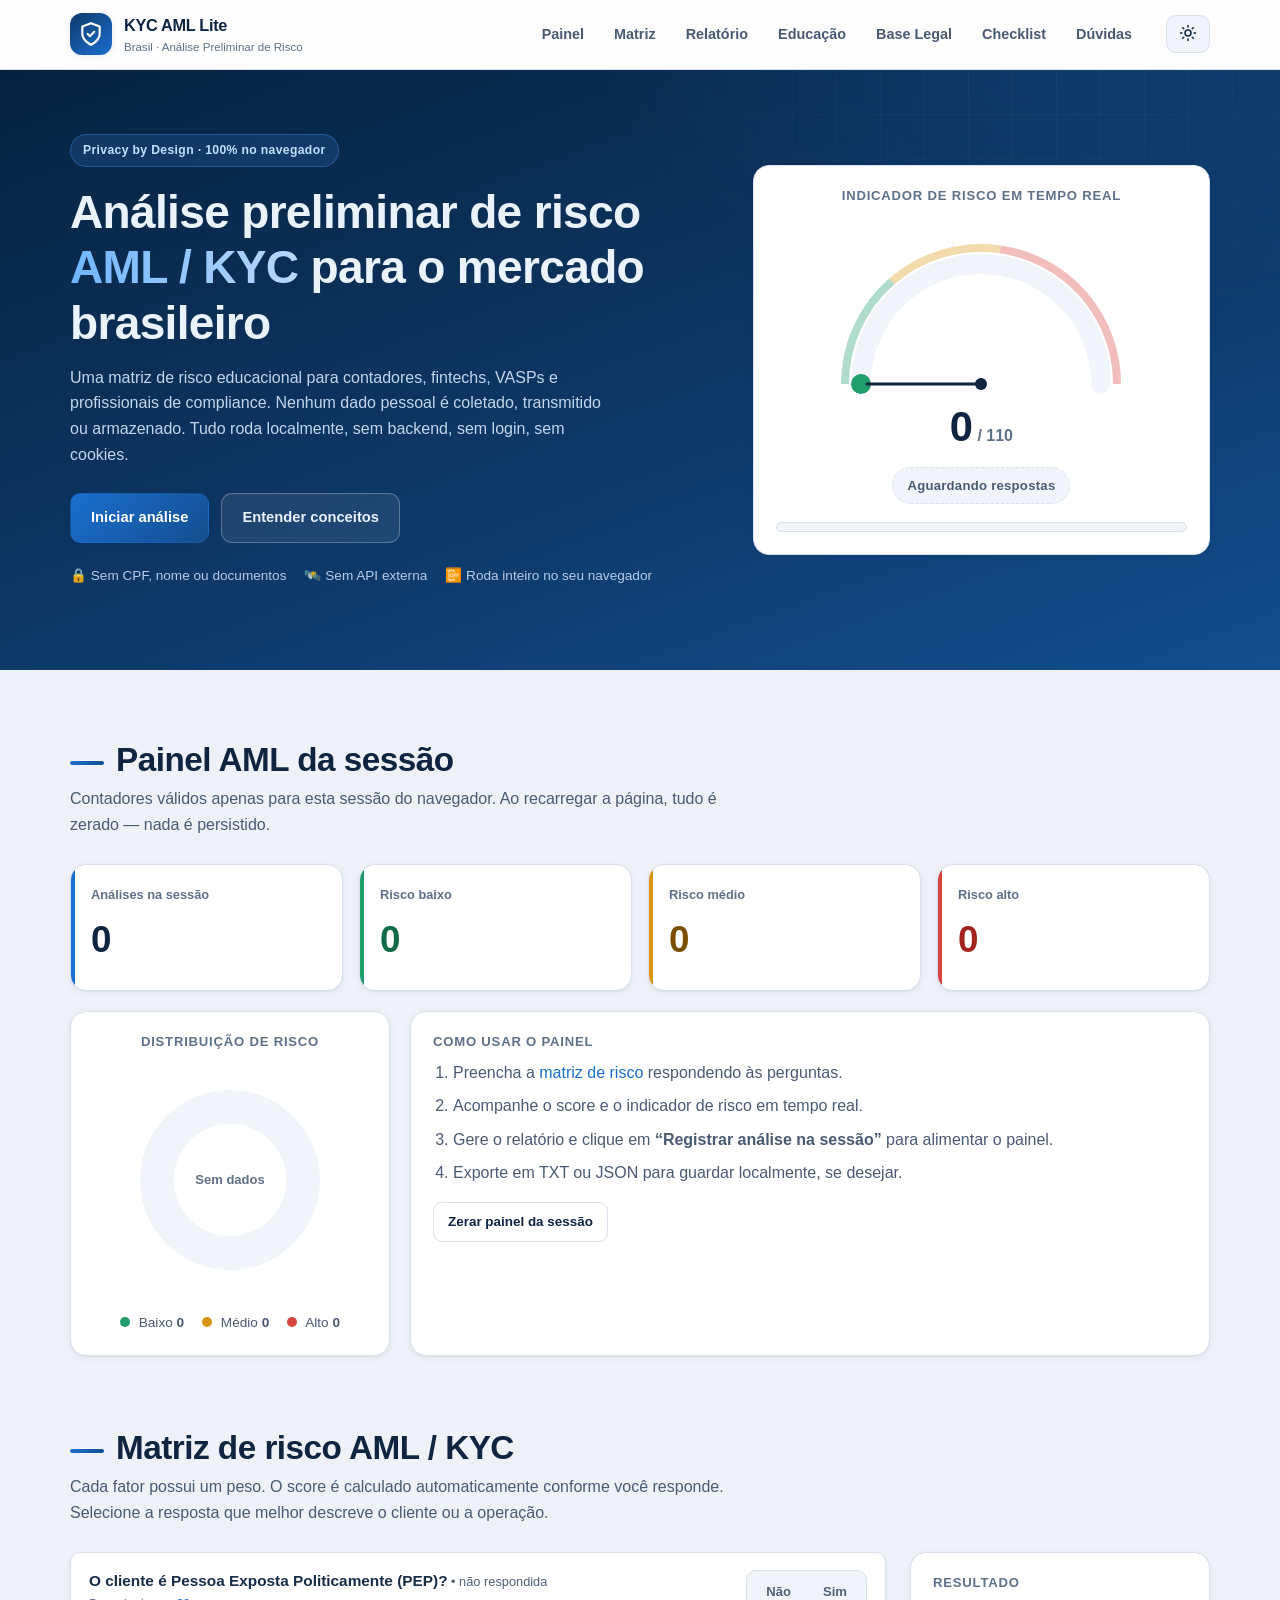
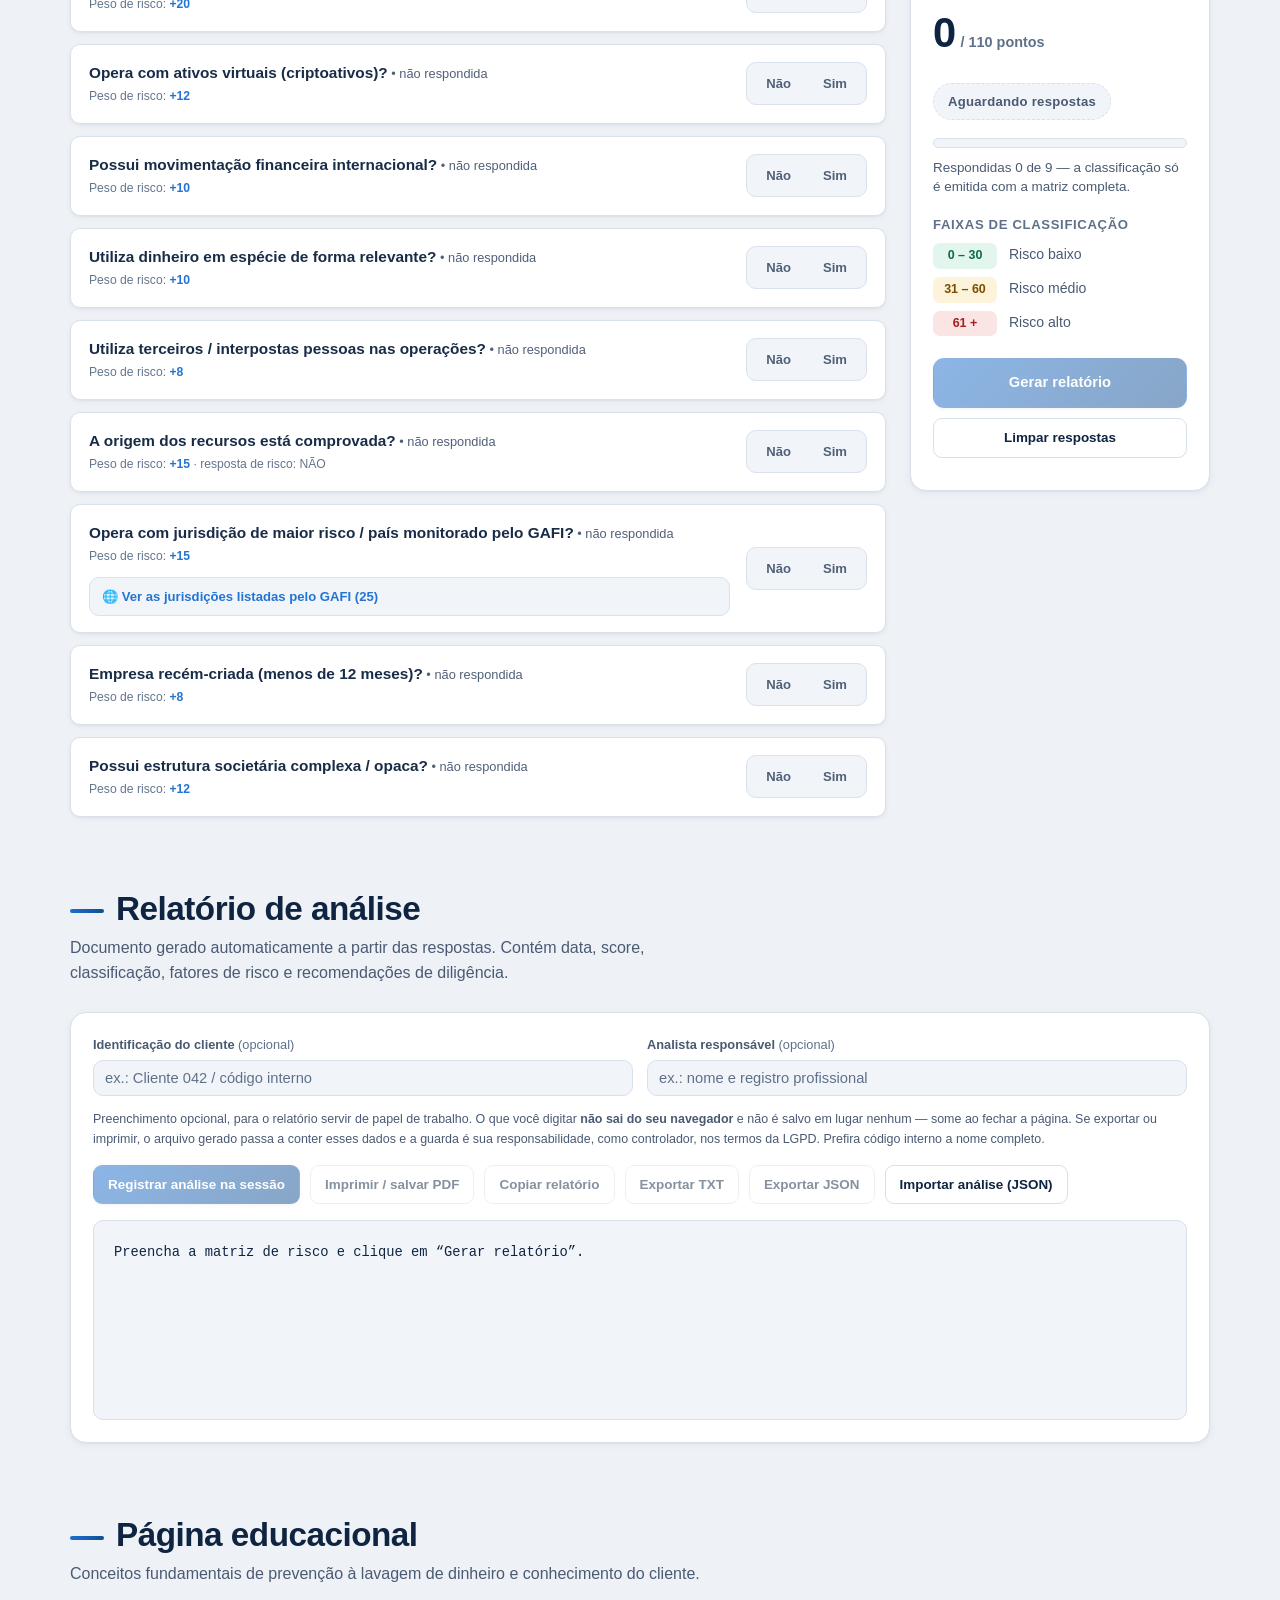
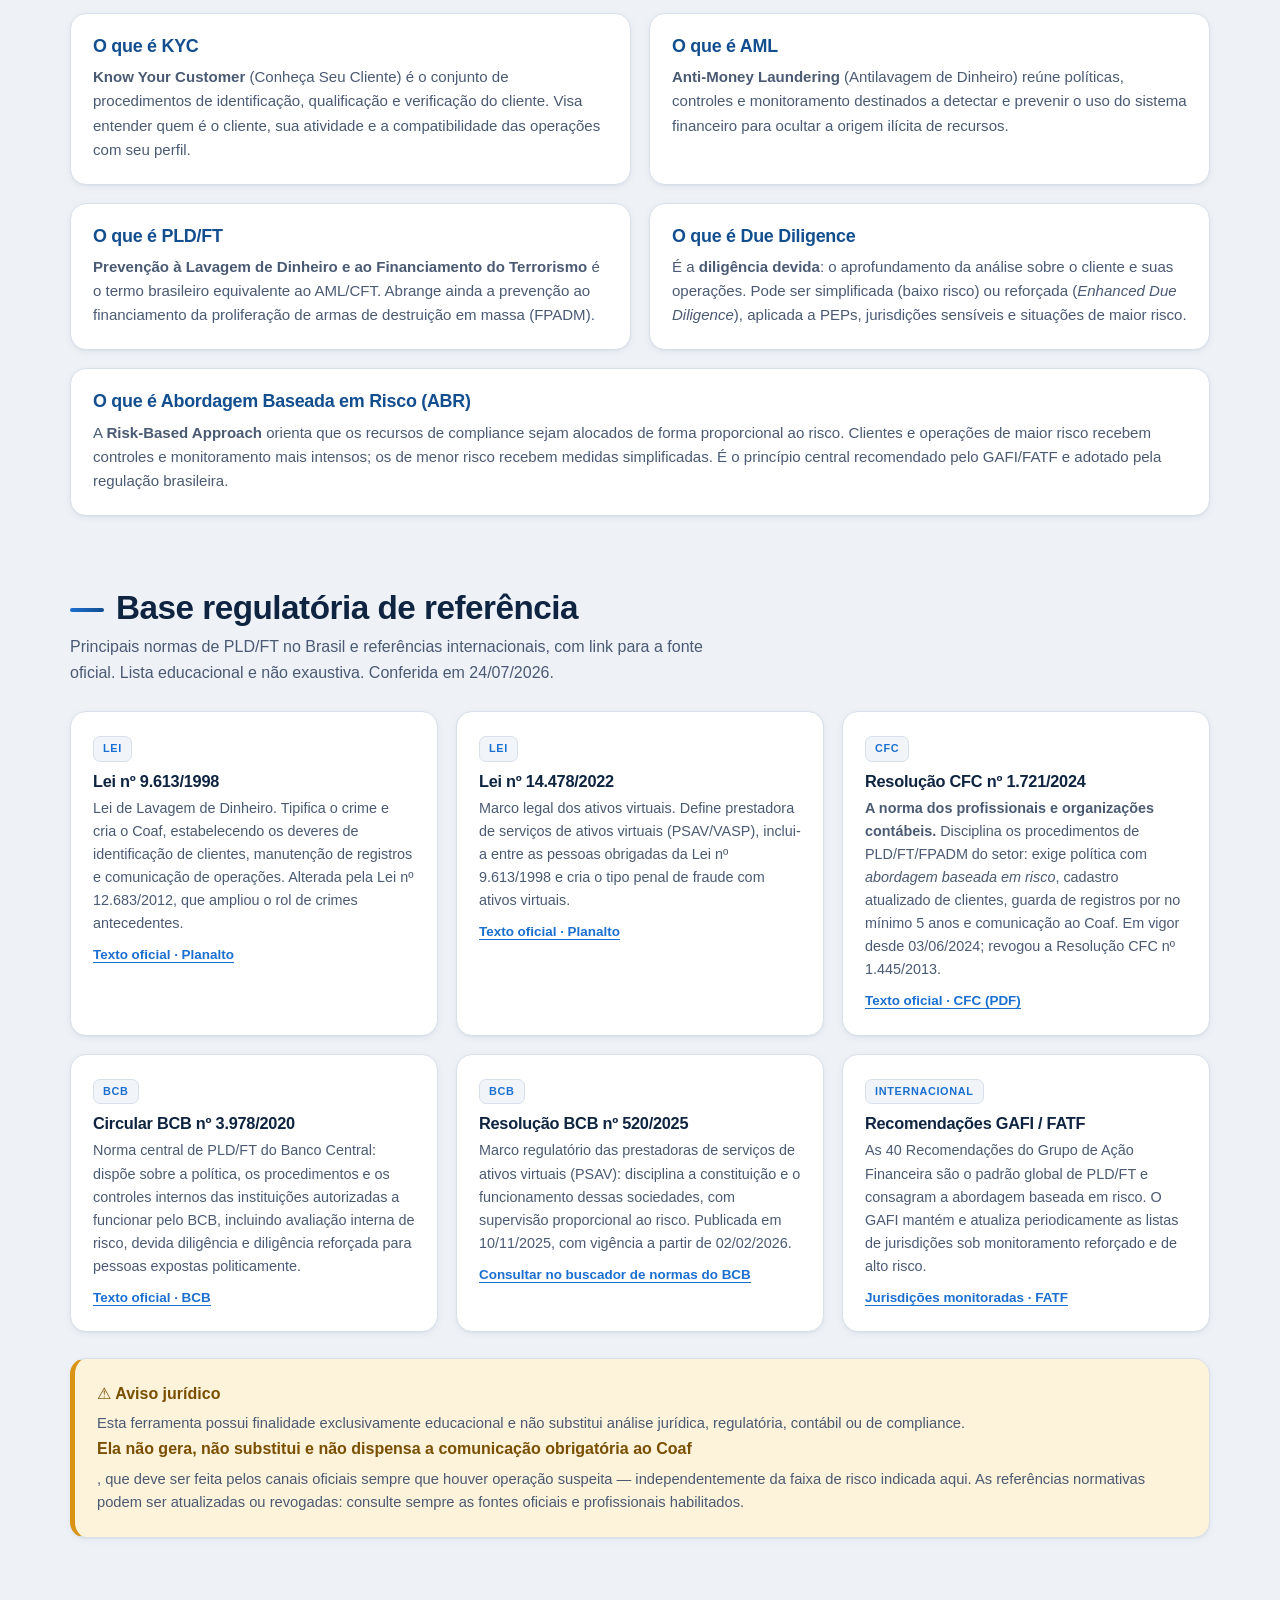
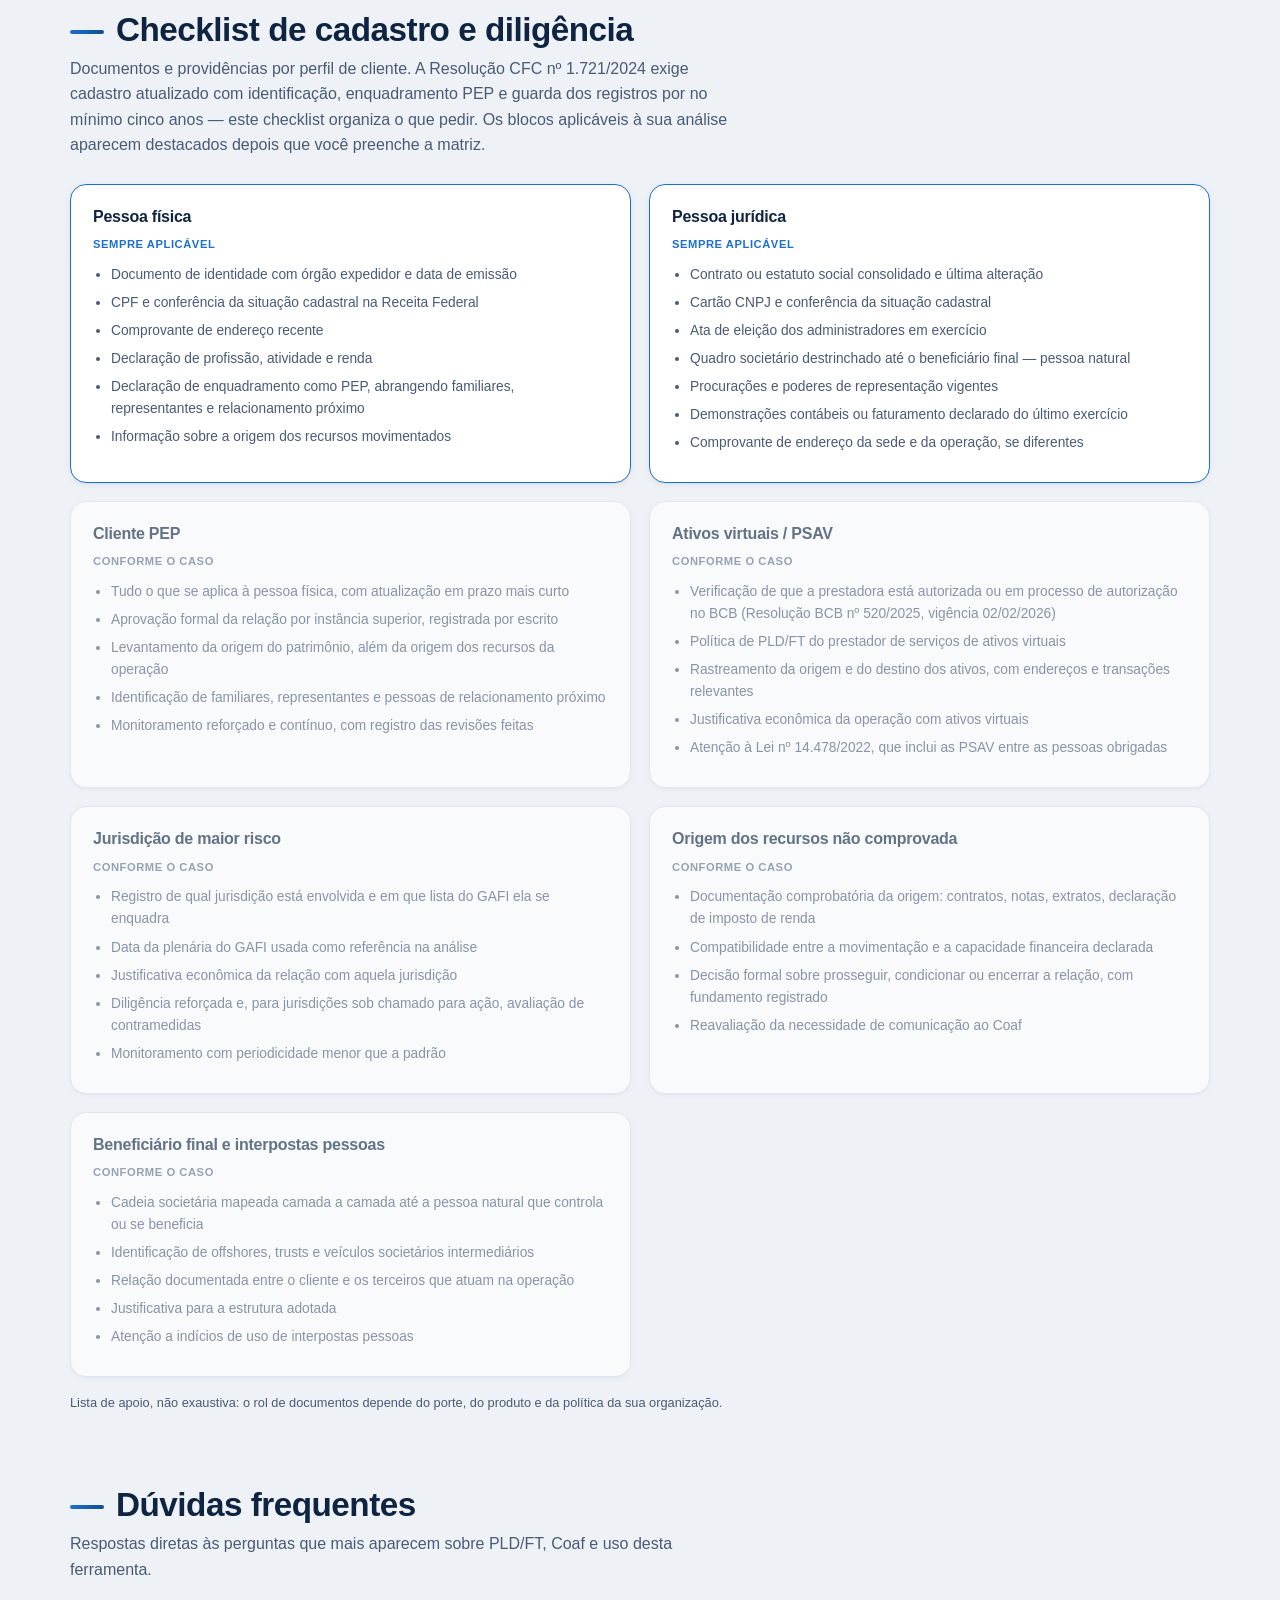
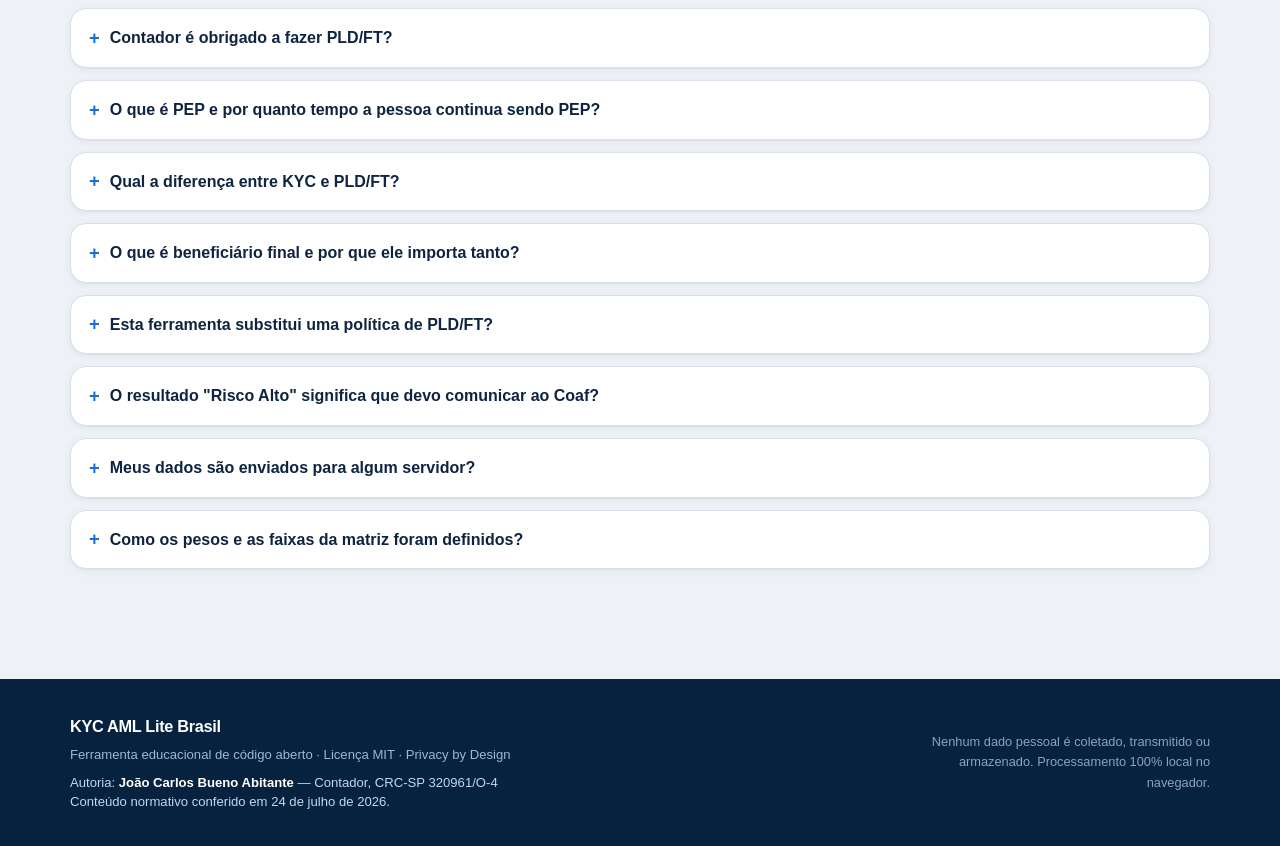
==== index.html @ aa1557fd "fix: bugs de estado, canvas HiDPI, cache headers e barreira de privacidade Codigo: - registerAnalysi" ====
<!DOCTYPE html>
<html lang="pt-BR">
<head>
  <meta charset="UTF-8" />
  <meta name="viewport" content="width=device-width, initial-scale=1.0" />
  <meta name="description" content="Avalie o risco PLD/FT de um cliente em 9 fatores ponderados e gere um relatório com recomendações de diligência. Grátis, sem cadastro e sem enviar dado nenhum: roda inteiro no seu navegador." />
  <meta name="author" content="João Carlos Bueno Abitante" />
  <meta name="referrer" content="no-referrer" />
  <meta name="robots" content="index, follow" />
  <meta name="theme-color" content="#07223f" />
  <title>Matriz de Risco PLD/FT — análise KYC gratuita e sem cadastro</title>
  <link rel="canonical" href="https://kyc.contbit.tax/" />

  <link rel="icon" href="/favicon.ico" sizes="any" />
  <link rel="icon" type="image/png" href="/favicon.png" sizes="32x32" />
  <link rel="icon" type="image/png" href="/favicon-64.png" sizes="64x64" />
  <link rel="apple-touch-icon" href="/apple-touch-icon.png" />

  <!-- Open Graph / Twitter (imagem servida pelo próprio domínio) -->
  <meta property="og:type" content="website" />
  <meta property="og:site_name" content="KYC AML Lite Brasil" />
  <meta property="og:locale" content="pt_BR" />
  <meta property="og:title" content="Matriz de Risco PLD/FT — análise KYC gratuita e sem cadastro" />
  <meta property="og:description" content="Avalie o risco PLD/FT de um cliente em 9 fatores e gere um relatório de diligência. Grátis, sem cadastro e sem enviar dado nenhum." />
  <meta property="og:url" content="https://kyc.contbit.tax/" />
  <meta property="og:image" content="https://kyc.contbit.tax/og.png" />
  <meta property="og:image:width" content="1200" />
  <meta property="og:image:height" content="630" />
  <meta name="twitter:card" content="summary_large_image" />
  <meta name="twitter:title" content="Matriz de Risco PLD/FT — análise KYC gratuita e sem cadastro" />
  <meta name="twitter:description" content="Avalie o risco PLD/FT de um cliente em 9 fatores. Grátis, sem cadastro, roda inteiro no seu navegador." />
  <meta name="twitter:image" content="https://kyc.contbit.tax/og.png" />

  <script type="application/ld+json">
  {
    "@context": "https://schema.org",
    "@type": "WebApplication",
    "name": "KYC AML Lite Brasil",
    "url": "https://kyc.contbit.tax/",
    "description": "Ferramenta educacional gratuita de análise preliminar de risco AML/KYC. Privacy by Design: roda 100% no navegador, sem coleta de dados.",
    "applicationCategory": "BusinessApplication",
    "operatingSystem": "Web",
    "inLanguage": "pt-BR",
    "isAccessibleForFree": true,
    "offers": { "@type": "Offer", "price": "0", "priceCurrency": "BRL" },
    "datePublished": "2026-07-23",
    "dateModified": "2026-07-24",
    "author": {
      "@type": "Person",
      "@id": "https://joao.abitante.net/#pessoa",
      "name": "João Carlos Bueno Abitante",
      "jobTitle": "Contador",
      "url": "https://joao.abitante.net/",
      "hasCredential": {
        "@type": "EducationalOccupationalCredential",
        "credentialCategory": "Registro profissional",
        "name": "CRC-SP 320961/O-4",
        "recognizedBy": {
          "@type": "Organization",
          "name": "Conselho Regional de Contabilidade do Estado de São Paulo"
        }
      },
      "sameAs": ["https://joao.abitante.net/", "https://github.com/joaoabitante"]
    }
  }
  </script>
  <script type="application/ld+json">
  {
    "@context": "https://schema.org",
    "@type": "FAQPage",
    "inLanguage": "pt-BR",
    "mainEntity": [
      {
        "@type": "Question",
        "name": "Contador é obrigado a fazer PLD/FT?",
        "acceptedAnswer": { "@type": "Answer", "text": "Sim. Profissionais e organizações contábeis estão entre as pessoas obrigadas da Lei nº 9.613/1998, e a Resolução CFC nº 1.721/2024 detalha o que isso significa na prática: manter política de prevenção com abordagem baseada em risco, cadastrar e atualizar os dados dos clientes, guardar os registros por no mínimo cinco anos e comunicar ao Coaf as operações previstas na norma. A obrigação existe mesmo em escritório pequeno ou profissional autônomo." }
      },
      {
        "@type": "Question",
        "name": "O que é PEP e por quanto tempo a pessoa continua sendo PEP?",
        "acceptedAnswer": { "@type": "Answer", "text": "PEP é a pessoa exposta politicamente: quem ocupa ou ocupou cargo, emprego ou função pública relevante, no Brasil ou no exterior. A condição não termina junto com o mandato — ela permanece por um período após o afastamento (na regra geral, cinco anos) e alcança também familiares próximos, representantes e pessoas de relacionamento estreito. Ser PEP não é indício de irregularidade: significa que a relação exige diligência reforçada." }
      },
      {
        "@type": "Question",
        "name": "Qual a diferença entre KYC e PLD/FT?",
        "acceptedAnswer": { "@type": "Answer", "text": "KYC (know your customer) é o conjunto de procedimentos para conhecer e identificar o cliente — cadastro, documentos, entendimento da atividade e da origem dos recursos. PLD/FT é o programa mais amplo de prevenção à lavagem de dinheiro e ao financiamento do terrorismo, que inclui o KYC, mas também monitoramento das operações, avaliação de risco, treinamento, governança e a comunicação de operações suspeitas." }
      },
      {
        "@type": "Question",
        "name": "O que é beneficiário final e por que ele importa tanto?",
        "acceptedAnswer": { "@type": "Answer", "text": "Beneficiário final é a pessoa natural que, no fim da cadeia, controla ou se beneficia economicamente da operação — mesmo que o contrato esteja no nome de uma empresa ou de um terceiro. Ele importa porque ocultar quem realmente está por trás do dinheiro é o núcleo da lavagem: estruturas societárias em camadas e uso de interpostas pessoas existem justamente para dificultar essa identificação." }
      },
      {
        "@type": "Question",
        "name": "Esta ferramenta substitui uma política de PLD/FT?",
        "acceptedAnswer": { "@type": "Answer", "text": "Não. Ela é um apoio educacional para organizar uma análise preliminar de risco e nada mais. Uma política de PLD/FT é documento formal da organização, com governança, responsável designado, procedimentos de monitoramento, treinamento e critérios de comunicação. O resultado gerado aqui não é parecer, laudo nem relatório de compliance, e não dispensa profissional habilitado." }
      },
      {
        "@type": "Question",
        "name": "O resultado Risco Alto significa que devo comunicar ao Coaf?",
        "acceptedAnswer": { "@type": "Answer", "text": "Não diretamente — são coisas distintas. A classificação de risco orienta a intensidade da diligência que você aplica ao cliente. A comunicação ao Coaf decorre de hipóteses previstas em norma (operações suspeitas ou de comunicação obrigatória) e independe da faixa apontada aqui: pode haver dever de comunicar num cliente classificado como baixo risco, e pode não haver em um de risco alto." }
      },
      {
        "@type": "Question",
        "name": "Meus dados são enviados para algum servidor?",
        "acceptedAnswer": { "@type": "Answer", "text": "Não. A matriz é calculada inteiramente dentro do seu navegador, em JavaScript, e a página não faz nenhuma requisição de rede depois de carregada — não há API, banco de dados, cookie ou serviço de análise. Se você preencher os campos opcionais de identificação, eles também não saem da máquina e desaparecem ao fechar a aba." }
      },
      {
        "@type": "Question",
        "name": "Como os pesos e as faixas da matriz foram definidos?",
        "acceptedAnswer": { "@type": "Answer", "text": "Os pesos refletem a gravidade relativa que os fatores costumam ter na literatura de PLD/FT e nas tipologias mais conhecidas, e as faixas (0 a 30 baixo, 31 a 60 médio, 61 ou mais alto) são um recorte didático. Além da soma, existem regras de sobreposição: um cliente PEP, por exemplo, nunca é classificado como risco baixo, porque a diligência reforçada é exigida por norma." }
      }
    ]
  }
  </script>
  <script>
  /* Aplica o tema ANTES de qualquer pintura: rodando só no DOMContentLoaded,
     quem usa modo escuro via um flash branco a cada carregamento. */
  (function () {
    try {
      var t = localStorage.getItem("kyc_theme");
      if (!t) {
        t = (window.matchMedia && window.matchMedia("(prefers-color-scheme: dark)").matches) ? "dark" : "light";
      }
      document.documentElement.setAttribute("data-theme", t);
    } catch (e) {
      document.documentElement.setAttribute("data-theme", "light");
    }
  })();
  </script>
  <style>
/* =====================================================================
   KYC AML Lite Brasil — style.css
   Tema institucional fintech: azul escuro, branco, cinza claro
   Suporte a modo claro/escuro via [data-theme]
   ===================================================================== */

:root {
  /* Paleta base (modo claro) */
  --navy-900: #07223f;
  --navy-800: #0a2c52;
  --navy-700: #0e3a6b;
  --navy-600: #134e8f;
  --blue-500: #1b6fd0;
  --blue-400: #3d8be8;

  --bg:        #eef2f7;
  --bg-soft:   #f7f9fc;
  --surface:   #ffffff;
  --surface-2: #f1f5fa;
  --border:    #d8e0eb;
  --text:      #0f2440;
  --text-soft: #4a5a73;
  --text-mute: #5f7089;

  /* --low/--med/--high: PREENCHIMENTO (gráficos, barras, botões ativos).
     --*-ink: TINTA sobre --*-bg, calibrada para contraste AA (>= 4.5:1). */
  --low:  #1f9d6b;
  --low-bg: #e3f6ee;
  --low-ink: #0f6b47;
  --low-solid: #0f6b47;
  --med:  #d99413;
  --med-bg: #fdf2da;
  --med-ink: #7a4f00;
  --high: #d6453f;
  --high-bg: #fbe5e4;
  --high-ink: #a3231d;
  --high-solid: #a3231d;

  --shadow-sm: 0 1px 2px rgba(10,44,82,.06), 0 2px 8px rgba(10,44,82,.05);
  --shadow-md: 0 10px 30px rgba(10,44,82,.10);
  --radius:    16px;
  --radius-sm: 10px;

  --font-sans: "Segoe UI", "Helvetica Neue", Helvetica, Arial, system-ui, sans-serif;
  --font-mono: ui-monospace, "SF Mono", "Cascadia Code", Consolas, "Liberation Mono", monospace;
}

[data-theme="dark"] {
  --bg:        #060f1c;
  --bg-soft:   #0a1626;
  --surface:   #0e1d33;
  --surface-2: #122742;
  --border:    #1d3354;
  --text:      #e8eef7;
  --text-soft: #aebdd2;
  --text-mute: #8fa2bd;

  --low-bg: #0d2a20;
  --low-ink: #4ddba0;
  --low-solid: #157a52;
  --med-bg: #2e2410;
  --med-ink: #f0b429;
  --high-bg: #321515;
  --high-ink: #ff8a84;
  --high-solid: #b3352f;

  --shadow-sm: 0 1px 2px rgba(0,0,0,.4);
  --shadow-md: 0 14px 40px rgba(0,0,0,.5);
}

* { box-sizing: border-box; margin: 0; padding: 0; }

html { scroll-behavior: smooth; scroll-padding-top: 86px; }

body {
  font-family: var(--font-sans);
  background: var(--bg);
  color: var(--text);
  line-height: 1.6;
  -webkit-font-smoothing: antialiased;
  transition: background .3s ease, color .3s ease;
}

.container { width: min(1140px, 92%); margin-inline: auto; }

a { color: var(--blue-500); text-decoration: none; }
a:hover { text-decoration: underline; }

h1, h2, h3, h4 { line-height: 1.2; letter-spacing: -.015em; }

/* ===================== HEADER ===================== */
.site-header {
  position: sticky; top: 0; z-index: 50;
  background: color-mix(in srgb, var(--surface) 86%, transparent);
  border-bottom: 1px solid var(--border);
}
/* blur no header fixo é o item mais caro por frame em celular fraco:
   só é aplicado onde há folga de tela e o usuário não pediu menos movimento */
@media (min-width: 981px) and (prefers-reduced-motion: no-preference) {
  .site-header { backdrop-filter: saturate(140%) blur(10px); }
}
.header-inner { display: flex; align-items: center; gap: 22px; padding: 12px 0; }
.brand { display: flex; align-items: center; gap: 12px; }
.brand-mark {
  width: 42px; height: 42px; border-radius: 12px;
  display: grid; place-items: center; color: #fff;
  background: linear-gradient(140deg, var(--navy-700), var(--blue-500));
  box-shadow: var(--shadow-sm);
}
.brand-text { display: flex; flex-direction: column; }
.brand-title { font-weight: 800; font-size: 1.02rem; color: var(--text); letter-spacing: -.02em; }
.brand-sub { font-size: .72rem; color: var(--text-mute); }

.main-nav { margin-left: auto; display: flex; gap: 6px; flex-wrap: wrap; }
.main-nav a {
  color: var(--text-soft); font-size: .9rem; font-weight: 600;
  padding: 8px 12px; border-radius: 9px; text-decoration: none;
  transition: background .2s, color .2s;
}
.main-nav a:hover { background: var(--surface-2); color: var(--text); }

.theme-toggle {
  width: 44px; height: 38px; border-radius: 10px; cursor: pointer;
  border: 1px solid var(--border); background: var(--surface-2); color: var(--text);
  display: grid; place-items: center; transition: background .2s, transform .1s;
}
.theme-toggle:hover { background: var(--surface); }
.theme-toggle:active { transform: scale(.94); }
.theme-icon-dark { display: none; }
[data-theme="dark"] .theme-icon-light { display: none; }
[data-theme="dark"] .theme-icon-dark { display: block; }

/* ===================== HERO ===================== */
.hero {
  background:
    radial-gradient(900px 500px at 88% -10%, rgba(27,111,208,.18), transparent 60%),
    linear-gradient(160deg, var(--navy-900), var(--navy-700) 60%, var(--navy-600));
  color: #eaf2fb; padding: 64px 0 84px;
  position: relative; overflow: hidden;
}
.hero::after {
  content: ""; position: absolute; inset: 0;
  background-image: linear-gradient(rgba(255,255,255,.04) 1px, transparent 1px),
                    linear-gradient(90deg, rgba(255,255,255,.04) 1px, transparent 1px);
  background-size: 44px 44px; mask-image: radial-gradient(700px 400px at 80% 0%, #000, transparent 70%);
  pointer-events: none;
}
.hero-inner { position: relative; display: grid; grid-template-columns: 1.25fr .9fr; gap: 48px; align-items: center; }
.pill {
  display: inline-block; font-size: .76rem; font-weight: 700; letter-spacing: .03em;
  padding: 6px 12px; border-radius: 999px; color: #bfe0ff;
  background: rgba(61,139,232,.18); border: 1px solid rgba(61,139,232,.4);
}
.hero h1 { font-size: clamp(1.9rem, 3.6vw, 3rem); margin: 18px 0 14px; font-weight: 800; }
.grad { background: linear-gradient(90deg, #6fb6ff, #b9d8ff); -webkit-background-clip: text; background-clip: text; color: transparent; }
.hero p { color: #c3d6ee; max-width: 60ch; }
.hero-actions { display: flex; gap: 12px; margin: 26px 0 22px; flex-wrap: wrap; }
.hero-badges { list-style: none; display: flex; gap: 18px; flex-wrap: wrap; font-size: .85rem; color: #b6cce8; }

/* Botões */
.btn {
  display: inline-flex; align-items: center; justify-content: center; gap: 8px;
  font: inherit; font-weight: 700; font-size: .92rem; cursor: pointer;
  padding: 12px 20px; border-radius: 11px; border: 1px solid transparent;
  transition: transform .08s, background .2s, box-shadow .2s, border-color .2s;
  text-decoration: none;
}
.btn:active { transform: translateY(1px); }
.btn-primary { background: linear-gradient(135deg, var(--blue-500), var(--navy-600)); color: #fff; box-shadow: var(--shadow-sm); }
.btn-primary:hover { box-shadow: 0 8px 24px rgba(27,111,208,.4); text-decoration: none; }
.btn-ghost { background: var(--surface); color: var(--text); border-color: var(--border); }
.btn-ghost:hover { background: var(--surface-2); text-decoration: none; }
.hero .btn-ghost { background: rgba(255,255,255,.08); color: #eaf2fb; border-color: rgba(255,255,255,.25); }
.hero .btn-ghost:hover { background: rgba(255,255,255,.16); }
.btn-sm { padding: 8px 14px; font-size: .84rem; border-radius: 9px; }
.btn-block { width: 100%; }

/* Card medidor no hero */
.hero-gauge { text-align: center; }
.card-mini-title { font-size: .82rem; text-transform: uppercase; letter-spacing: .06em; color: var(--text-mute); margin-bottom: 10px; font-weight: 700; }
.gauge-readout { margin-top: -10px; }
.gauge-score { font-size: 2.6rem; font-weight: 800; color: var(--text); }
.gauge-max { color: var(--text-mute); font-weight: 600; }

/* ===================== CARDS / SECTIONS ===================== */
.card {
  background: var(--surface); border: 1px solid var(--border);
  border-radius: var(--radius); padding: 22px; box-shadow: var(--shadow-sm);
}
.main-stack { display: flex; flex-direction: column; gap: 72px; padding: 70px 0; }
.section-head { margin-bottom: 26px; }
.section-head h2 { font-size: clamp(1.5rem, 2.6vw, 2.1rem); font-weight: 800; }
.section-head h2::before {
  content: ""; display: inline-block; width: 34px; height: 4px; border-radius: 4px;
  background: linear-gradient(90deg, var(--blue-500), var(--navy-600)); margin-right: 12px; vertical-align: middle;
}
.section-desc { color: var(--text-soft); max-width: 75ch; margin-top: 6px; }

/* ===================== DASHBOARD ===================== */
.stat-grid { display: grid; grid-template-columns: repeat(4, 1fr); gap: 16px; }
.stat-card {
  background: var(--surface); border: 1px solid var(--border); border-radius: var(--radius);
  padding: 20px; box-shadow: var(--shadow-sm); position: relative; overflow: hidden;
}
.stat-card::before { content: ""; position: absolute; left: 0; top: 0; bottom: 0; width: 4px; }
.stat-total::before { background: var(--blue-500); }
.stat-low::before   { background: var(--low); }
.stat-med::before   { background: var(--med); }
.stat-high::before  { background: var(--high); }
.stat-label { display: block; font-size: .8rem; color: var(--text-mute); font-weight: 600; margin-bottom: 6px; }
.stat-value { font-size: 2.3rem; font-weight: 800; }
.stat-low .stat-value { color: var(--low-ink); }
.stat-med .stat-value { color: var(--med-ink); }
.stat-high .stat-value { color: var(--high-ink); }

.dash-bottom { display: grid; grid-template-columns: 320px 1fr; gap: 20px; margin-top: 20px; }
.chart-card { text-align: center; }
.chart-legend { list-style: none; display: flex; justify-content: center; gap: 18px; margin-top: 12px; font-size: .85rem; color: var(--text-soft); flex-wrap: wrap; }
.dot { display: inline-block; width: 10px; height: 10px; border-radius: 50%; margin-right: 5px; }
.dot-low { background: var(--low); } .dot-med { background: var(--med); } .dot-high { background: var(--high); }
.howto { padding-left: 20px; color: var(--text-soft); display: flex; flex-direction: column; gap: 8px; margin-bottom: 16px; }

/* ===================== MATRIZ ===================== */
.matrix-layout { display: grid; grid-template-columns: 1fr 300px; gap: 24px; align-items: start; }
.matrix-form { display: flex; flex-direction: column; gap: 12px; }
.q-item {
  background: var(--surface); border: 1px solid var(--border); border-radius: var(--radius-sm);
  padding: 16px 18px; display: flex; align-items: center; gap: 16px; box-shadow: var(--shadow-sm);
  transition: border-color .2s, box-shadow .2s;
}
.q-item.is-risk { border-color: color-mix(in srgb, var(--high) 50%, var(--border)); }
.q-main { flex: 1; }
.q-text { font-weight: 600; font-size: .96rem; }
.q-meta { font-size: .76rem; color: var(--text-mute); margin-top: 2px; }
.q-weight { font-weight: 700; color: var(--blue-500); }

.segmented { display: inline-flex; background: var(--surface-2); border: 1px solid var(--border); border-radius: 10px; padding: 3px; }
.segmented button {
  font: inherit; font-weight: 700; font-size: .82rem; cursor: pointer; border: none; background: transparent;
  color: var(--text-soft); padding: 7px 16px; border-radius: 8px; transition: background .15s, color .15s;
}
.segmented button.active-no { background: var(--low-solid); color: #fff; }
.segmented button.active-yes { background: var(--high-solid); color: #fff; }
/* Para a pergunta invertida (origem comprovada), inverter as cores semânticas */
.segmented.inverted button.active-no { background: var(--high-solid); color: #fff; }
.segmented.inverted button.active-yes { background: var(--low-solid); color: #fff; }

/* Painel lateral */
.matrix-side { position: sticky; top: 90px; }
.side-score { margin-bottom: 10px; }
.side-score-value { font-size: 2.6rem; font-weight: 800; }
.side-score-max { color: var(--text-mute); font-size: .9rem; font-weight: 600; }
.side-sub { margin: 20px 0 10px; font-size: .82rem; text-transform: uppercase; letter-spacing: .05em; color: var(--text-mute); }
.bands { list-style: none; display: flex; flex-direction: column; gap: 8px; font-size: .88rem; color: var(--text-soft); }
.band-chip { display: inline-block; min-width: 64px; text-align: center; font-weight: 700; font-size: .78rem; padding: 3px 8px; border-radius: 7px; margin-right: 8px; }
.band-low { background: var(--low-bg); color: var(--low-ink); }
.band-med { background: var(--med-bg); color: var(--med-ink); }
.band-high { background: var(--high-bg); color: var(--high-ink); }
.side-actions { margin-top: 22px; display: flex; flex-direction: column; gap: 10px; }

/* Badge de risco + progresso */
.risk-badge {
  display: inline-block; font-weight: 800; font-size: .82rem; letter-spacing: .02em;
  padding: 7px 14px; border-radius: 999px; margin: 6px 0;
}
.risk-low  { background: var(--low-bg);  color: var(--low-ink); }
.risk-med  { background: var(--med-bg);  color: var(--med-ink); }
.risk-high { background: var(--high-bg); color: var(--high-ink); }

.progress-wrap { height: 10px; background: var(--surface-2); border: 1px solid var(--border); border-radius: 999px; overflow: hidden; margin-top: 12px; }
.progress-bar { height: 100%; width: 0%; border-radius: 999px; background: var(--low); transition: width .4s ease, background .4s ease; }

/* ===================== RELATÓRIO ===================== */
.report-toolbar { display: flex; gap: 10px; flex-wrap: wrap; align-items: center; margin-bottom: 16px; }
.toolbar-msg { font-size: .82rem; font-weight: 700; color: var(--low-ink); margin-left: auto; }
.report-output {
  font-family: var(--font-mono); font-size: .86rem; line-height: 1.7;
  white-space: pre-wrap; word-break: break-word; color: var(--text);
  background: var(--surface-2); border: 1px solid var(--border); border-radius: var(--radius-sm);
  padding: 20px; min-height: 200px; max-height: 560px; overflow: auto;
}

/* ===================== EDUCAÇÃO ===================== */
.edu-grid { display: grid; grid-template-columns: repeat(2, 1fr); gap: 18px; }
.edu-card h3 { font-size: 1.12rem; margin-bottom: 8px; color: var(--navy-600); }
[data-theme="dark"] .edu-card h3 { color: var(--blue-400); }
.edu-card p { color: var(--text-soft); font-size: .94rem; }
.edu-wide { grid-column: 1 / -1; }

/* ===================== REGULATÓRIO ===================== */
.reg-grid { display: grid; grid-template-columns: repeat(3, 1fr); gap: 18px; }
.reg-card { position: relative; }
.reg-tag {
  display: inline-block; font-size: .68rem; font-weight: 800; text-transform: uppercase; letter-spacing: .06em;
  padding: 3px 9px; border-radius: 7px; margin-bottom: 10px;
  background: var(--surface-2); color: var(--blue-500); border: 1px solid var(--border);
}
.reg-card h3 { font-size: 1.02rem; margin-bottom: 6px; }
.reg-card p { color: var(--text-soft); font-size: .9rem; }
/* Estado "não respondido" e regras de sobreposição */
.risk-badge.risk-pending { background: var(--surface-2); color: var(--text-soft); border: 1px dashed var(--border); }
.q-item.is-pending { opacity: .96; }
.q-item.is-pending .q-text::after { content: " • não respondida"; color: var(--text-soft); font-size: .8rem; font-weight: 500; }
.matrix-progress { font-size: .84rem; color: var(--text-soft); margin-top: 10px; line-height: 1.45; }
.matrix-progress.is-complete { color: var(--low-ink); font-weight: 600; }
.override-box { margin-top: 12px; padding: 10px 12px; border-radius: 8px; background: rgba(214, 158, 46, .10); border: 1px solid var(--med); }
.override-box strong { display: block; font-size: .85rem; color: var(--med-ink); margin-bottom: 6px; }
.override-box ul { margin: 0; padding-left: 18px; }
.override-box li { font-size: .82rem; color: var(--text-soft); line-height: 1.5; margin-bottom: 4px; }
.btn:disabled { opacity: .5; cursor: not-allowed; }
.revisao-box { margin-top: 12px; padding: 9px 11px; border-radius: 8px; background: rgba(27,111,208,.09); border: 1px solid var(--blue-500); font-size: .8rem; color: var(--text-soft); line-height: 1.5; }
.import-label { cursor: pointer; display: inline-flex; align-items: center; }
.import-label:focus-within { outline: 3px solid var(--blue-500); outline-offset: 2px; }
#importJson:focus-visible + .import-label, .sr-only:focus + .import-label { outline: 3px solid var(--blue-500); }
/* Canvas responsivo: sem max-width, o medidor de 300px estourava telas de ~370px */
#gaugeCanvas, #donutCanvas { max-width: 100%; height: auto; display: block; margin: 0 auto; }
/* Reserva de espaço do formulário injetado por JS, para não deslocar o layout */
#riskForm { min-height: 620px; }
@media (max-width: 720px) { #riskForm { min-height: 0; } }

/* Checklist documental */
.checklist-grid { display: grid; grid-template-columns: repeat(2, 1fr); gap: 18px; }
.check-card { opacity: .62; transition: opacity .2s, border-color .2s; }
.check-card.is-aplicavel { opacity: 1; border-color: var(--blue-500); box-shadow: var(--shadow-sm); }
.check-card h3 { font-size: 1rem; margin-bottom: 4px; }
.check-tag { display: inline-block; font-size: .7rem; font-weight: 700; text-transform: uppercase; letter-spacing: .05em; color: var(--text-mute); margin-bottom: 10px; }
.check-card.is-aplicavel .check-tag { color: var(--blue-500); }
.check-card ul { margin: 0; padding-left: 18px; }
.check-card li { font-size: .86rem; color: var(--text-soft); line-height: 1.6; margin-bottom: 6px; }
.checklist-nota { font-size: .8rem; color: var(--text-soft); margin-top: 16px; }
@media (max-width: 720px) { .checklist-grid { grid-template-columns: 1fr; } }

/* Painel do GAFI dentro da matriz */
.gafi-panel { margin-top: 10px; border: 1px solid var(--border); border-radius: var(--radius-sm); background: var(--surface-2); }
.gafi-panel summary { cursor: pointer; padding: 8px 12px; font-size: .82rem; font-weight: 700; color: var(--blue-500); list-style: none; }
.gafi-panel summary::-webkit-details-marker { display: none; }
.gafi-panel summary::before { content: "🌐 "; }
.gafi-panel[open] summary { border-bottom: 1px solid var(--border); }
.gafi-grupo { padding: 10px 12px 4px; }
.gafi-grupo strong { font-size: .78rem; text-transform: uppercase; letter-spacing: .04em; }
.gafi-grupo strong.gafi-alto { color: var(--high-ink); }
.gafi-grupo strong.gafi-cinza { color: var(--med-ink); }
.gafi-desc { font-size: .78rem; color: var(--text-soft); margin: 3px 0 6px; line-height: 1.5; }
.gafi-grupo ul { display: flex; flex-wrap: wrap; gap: 4px 6px; margin: 0; padding: 0; list-style: none; }
.gafi-grupo li { font-size: .78rem; background: var(--surface); border: 1px solid var(--border); border-radius: 5px; padding: 2px 7px; color: var(--text); }
.gafi-rodape { font-size: .74rem; color: var(--text-soft); padding: 8px 12px 0; margin: 0; line-height: 1.5; }
.gafi-link { display: inline-block; margin: 6px 12px 12px; font-size: .78rem; font-weight: 700; color: var(--blue-500); }

/* FAQ */
.faq-list { display: flex; flex-direction: column; gap: 12px; }
.faq-item { padding: 0; }
.faq-item summary {
  cursor: pointer; list-style: none; padding: 16px 18px;
  font-weight: 700; font-size: 1rem; color: var(--text);
  display: flex; align-items: center; gap: 10px;
}
.faq-item summary::-webkit-details-marker { display: none; }
.faq-item summary::before { content: "+"; color: var(--blue-500); font-weight: 800; font-size: 1.15rem; line-height: 1; }
.faq-item[open] summary::before { content: "–"; }
.faq-item summary:hover { color: var(--blue-500); }
.faq-item p { padding: 0 18px 16px 40px; margin: 0; color: var(--text-soft); font-size: .93rem; line-height: 1.65; }
@media print { .faq-item p { padding-left: 18px; } }

/* Identificação opcional do relatório */
.report-ident { display: grid; grid-template-columns: 1fr 1fr; gap: 14px; margin-bottom: 16px; }
.ident-field { display: flex; flex-direction: column; gap: 5px; }
.ident-field label { font-size: .8rem; font-weight: 700; color: var(--text-soft); }
.ident-opt { font-weight: 500; color: var(--text-mute); }
.ident-field input {
  font-family: inherit; font-size: .92rem; padding: 9px 11px; color: var(--text);
  background: var(--surface-2); border: 1px solid var(--border); border-radius: var(--radius-sm);
}
.ident-field input::placeholder { color: var(--text-mute); }
.ident-aviso { grid-column: 1 / -1; font-size: .78rem; color: var(--text-soft); line-height: 1.55; margin: 0; }
@media (max-width: 720px) { .report-ident { grid-template-columns: 1fr; } }
.reg-fonte { margin-top: 8px; }
.reg-fonte a { color: var(--blue-500); font-size: .84rem; font-weight: 600; text-decoration: none; border-bottom: 1px solid currentColor; }
.reg-fonte a:hover { color: var(--navy-700); }
[data-theme="dark"] .reg-fonte a { color: var(--blue-400); }
[data-theme="dark"] .reg-fonte a:hover { color: #8fc0f5; }

.disclaimer {
  margin-top: 26px; border-left: 5px solid var(--med);
  background: var(--med-bg);
}
.disclaimer strong { display: block; margin-bottom: 6px; color: var(--med-ink); font-size: 1rem; }
.disclaimer p { color: var(--text-soft); font-size: .92rem; }

/* ===================== FOOTER ===================== */
.site-footer { background: var(--navy-900); color: #c3d6ee; padding: 34px 0; margin-top: 40px; }
.footer-inner { display: flex; justify-content: space-between; align-items: center; gap: 20px; flex-wrap: wrap; }
.site-footer .brand-title { color: #fff; }
.footer-note { font-size: .82rem; color: #9fb6d4; margin-top: 4px; }
.footer-autor { font-size: .82rem; color: #c3d6ee; margin-top: 8px; line-height: 1.5; }
.footer-autor strong { color: #fff; }
.footer-mini { font-size: .8rem; color: #8aa3c4; max-width: 40ch; text-align: right; }

/* ===================== RESPONSIVO ===================== */
@media (max-width: 980px) {
  .hero-inner { grid-template-columns: 1fr; }
  .matrix-layout { grid-template-columns: 1fr; }
  .matrix-side { position: static; }
  .dash-bottom { grid-template-columns: 1fr; }
  .reg-grid { grid-template-columns: repeat(2, 1fr); }
}
@media (max-width: 720px) {
  /* O menu vira uma faixa rolável em vez de sumir */
  .main-nav {
    order: 3; width: 100%; overflow-x: auto; gap: 14px;
    padding-top: 8px; -webkit-overflow-scrolling: touch;
  }
  .main-nav a { white-space: nowrap; font-size: .84rem; }
  .header-inner { flex-wrap: wrap; }
  .stat-grid { grid-template-columns: repeat(2, 1fr); }
  .edu-grid, .reg-grid { grid-template-columns: 1fr; }
  .footer-mini { text-align: left; }
  .q-item { flex-direction: column; align-items: stretch; }
  /* Alvos de toque confortáveis (>= 44px) no celular */
  .segmented button { padding: 12px 20px; min-height: 44px; flex: 1; }
  .segmented { display: flex; }
  .btn-sm { min-height: 44px; }
}

/* Animação de entrada */
@keyframes rise { from { opacity: 0; transform: translateY(14px); } to { opacity: 1; transform: none; } }
.section, .hero-gauge { animation: rise .5s ease both; }

/* ===================== ACESSIBILIDADE ===================== */
:focus-visible { outline: 3px solid var(--blue-500); outline-offset: 2px; border-radius: 6px; }
[data-theme="dark"] :focus-visible { outline-color: var(--blue-400); }
.hero :focus-visible, .site-header :focus-visible, .site-footer :focus-visible { outline-color: #bfe0ff; }

/* Link para pular direto ao conteúdo (teclado / leitor de tela) */
.skip-link {
  position: absolute; left: 8px; top: -48px; z-index: 100;
  background: var(--navy-800); color: #fff; padding: 10px 16px;
  border-radius: 0 0 8px 8px; font-weight: 700; font-size: .9rem; text-decoration: none;
  transition: top .15s ease;
}
.skip-link:focus { top: 0; }

/* Descrição textual dos gráficos, só para leitores de tela */
.sr-only {
  position: absolute; width: 1px; height: 1px; padding: 0; margin: -1px;
  overflow: hidden; clip: rect(0 0 0 0); white-space: nowrap; border: 0;
}

@media (prefers-reduced-motion: reduce) {
  .section, .hero-gauge { animation: none; }
  html { scroll-behavior: auto; }
  *, *::before, *::after { transition-duration: .01ms !important; animation-duration: .01ms !important; }
}

/* ===================== IMPRESSÃO / PDF ===================== */
@media print {
  .site-header, .hero, .main-nav, .report-toolbar, .side-actions,
  #dashboard, #educacao, .theme-toggle, .site-footer, .skip-link { display: none !important; }
  body { background: #fff; color: #000; }
  .section { animation: none; padding: 0; }
  .card { box-shadow: none; border: 1px solid #999; page-break-inside: avoid; break-inside: avoid; }
  .report-output {
    max-height: none !important; overflow: visible !important;
    border: 0; background: #fff; color: #000; font-size: 11pt; white-space: pre-wrap;
  }
  #relatorio::after {
    content: "Gerado em kyc.contbit.tax";
    display: block; margin-top: 12pt; font-size: 9pt; color: #444;
  }
  @page { margin: 14mm; }
}

  </style>
</head>
<body>
  <a class="skip-link" href="#matriz">Pular para a matriz de risco</a>
  <noscript>
    <div class="disclaimer card" role="note" style="margin:24px auto;max-width:900px">
      <strong>JavaScript desativado</strong>
      <p>A matriz de risco é calculada inteiramente no seu navegador, por JavaScript — é assim que
      nenhum dado seu precisa ser enviado a um servidor. Com o JavaScript desativado, o conteúdo
      educacional e a base regulatória continuam disponíveis, mas a matriz não funciona.</p>
    </div>
  </noscript>

  <!-- ================= HEADER ================= -->
  <header class="site-header">
    <div class="container header-inner">
      <div class="brand">
        <div class="brand-mark" aria-hidden="true">
          <svg viewBox="0 0 24 24" width="26" height="26" fill="none" stroke="currentColor" stroke-width="2" stroke-linecap="round" stroke-linejoin="round">
            <path d="M12 22s8-4 8-10V5l-8-3-8 3v7c0 6 8 10 8 10z"></path>
            <path d="m9 12 2 2 4-4"></path>
          </svg>
        </div>
        <div class="brand-text">
          <span class="brand-title">KYC AML Lite</span>
          <span class="brand-sub">Brasil · Análise Preliminar de Risco</span>
        </div>
      </div>

      <nav class="main-nav" aria-label="Navegação principal">
        <a href="#dashboard">Painel</a>
        <a href="#matriz">Matriz</a>
        <a href="#relatorio">Relatório</a>
        <a href="#educacao">Educação</a>
        <a href="#regulatorio">Base Legal</a>
        <a href="#checklist">Checklist</a>
        <a href="#faq">Dúvidas</a>
      </nav>

      <button id="themeToggle" class="theme-toggle" type="button" aria-label="Alternar modo escuro">
        <span class="theme-icon theme-icon-light" aria-hidden="true">
          <svg viewBox="0 0 24 24" width="18" height="18" fill="none" stroke="currentColor" stroke-width="2" stroke-linecap="round" stroke-linejoin="round"><circle cx="12" cy="12" r="4"/><path d="M12 2v2M12 20v2M4.93 4.93l1.41 1.41M17.66 17.66l1.41 1.41M2 12h2M20 12h2M6.34 17.66l-1.41 1.41M19.07 4.93l-1.41 1.41"/></svg>
        </span>
        <span class="theme-icon theme-icon-dark" aria-hidden="true">
          <svg viewBox="0 0 24 24" width="18" height="18" fill="none" stroke="currentColor" stroke-width="2" stroke-linecap="round" stroke-linejoin="round"><path d="M21 12.79A9 9 0 1 1 11.21 3 7 7 0 0 0 21 12.79z"/></svg>
        </span>
      </button>
    </div>
  </header>

  <!-- ================= HERO ================= -->
  <section class="hero">
    <div class="container hero-inner">
      <div class="hero-copy">
        <span class="pill">Privacy by Design · 100% no navegador</span>
        <h1>Análise preliminar de risco <span class="grad">AML / KYC</span> para o mercado brasileiro</h1>
        <p>Uma matriz de risco educacional para contadores, fintechs, VASPs e profissionais de compliance.
        Nenhum dado pessoal é coletado, transmitido ou armazenado. Tudo roda localmente, sem backend, sem login, sem cookies.</p>
        <div class="hero-actions">
          <a class="btn btn-primary" href="#matriz">Iniciar análise</a>
          <a class="btn btn-ghost" href="#educacao">Entender conceitos</a>
        </div>
        <ul class="hero-badges">
          <li>🔒 Sem CPF, nome ou documentos</li>
          <li>🛰️ Sem API externa</li>
          <li>📴 Roda inteiro no seu navegador</li>
        </ul>
      </div>

      <div class="hero-gauge card">
        <h3 class="card-mini-title">Indicador de risco em tempo real</h3>
        <canvas id="gaugeCanvas" width="300" height="190" role="img" aria-label="Medidor de risco"></canvas>
        <div class="gauge-readout">
          <span id="gaugeScore" class="gauge-score">0</span>
          <span class="gauge-max">/ 110</span>
        </div>
        <span id="gaugeBadge" class="risk-badge risk-pending">Aguardando respostas</span>
        <div class="progress-wrap" aria-hidden="true">
          <div id="scoreProgress" class="progress-bar" style="width:0%"></div>
        </div>
      </div>
    </div>
  </section>

  <main class="container main-stack">

    <!-- ================= DASHBOARD ================= -->
    <section id="dashboard" class="section">
      <div class="section-head">
        <h2>Painel AML da sessão</h2>
        <p class="section-desc">Contadores válidos apenas para esta sessão do navegador. Ao recarregar a página, tudo é zerado — nada é persistido.</p>
      </div>

      <div class="stat-grid">
        <div class="stat-card stat-total">
          <span class="stat-label">Análises na sessão</span>
          <span id="statTotal" class="stat-value">0</span>
        </div>
        <div class="stat-card stat-low">
          <span class="stat-label">Risco baixo</span>
          <span id="statLow" class="stat-value">0</span>
        </div>
        <div class="stat-card stat-med">
          <span class="stat-label">Risco médio</span>
          <span id="statMed" class="stat-value">0</span>
        </div>
        <div class="stat-card stat-high">
          <span class="stat-label">Risco alto</span>
          <span id="statHigh" class="stat-value">0</span>
        </div>
      </div>

      <div class="dash-bottom">
        <div class="card chart-card">
          <h3 class="card-mini-title">Distribuição de risco</h3>
          <canvas id="donutCanvas" width="240" height="240" role="img" aria-label="Distribuição de risco da sessão"></canvas>
          <ul class="chart-legend">
            <li><span class="dot dot-low"></span> Baixo <b id="legLow">0</b></li>
            <li><span class="dot dot-med"></span> Médio <b id="legMed">0</b></li>
            <li><span class="dot dot-high"></span> Alto <b id="legHigh">0</b></li>
          </ul>
        </div>
        <div class="card dash-note">
          <h3 class="card-mini-title">Como usar o painel</h3>
          <ol class="howto">
            <li>Preencha a <a href="#matriz">matriz de risco</a> respondendo às perguntas.</li>
            <li>Acompanhe o score e o indicador de risco em tempo real.</li>
            <li>Gere o relatório e clique em <b>“Registrar análise na sessão”</b> para alimentar o painel.</li>
            <li>Exporte em TXT ou JSON para guardar localmente, se desejar.</li>
          </ol>
          <button id="resetSession" class="btn btn-ghost btn-sm" type="button">Zerar painel da sessão</button>
          <span id="sessionMsg" class="toolbar-msg" role="status" aria-live="polite"></span>
        </div>
      </div>
    </section>

    <!-- ================= MATRIZ ================= -->
    <section id="matriz" class="section">
      <div class="section-head">
        <h2>Matriz de risco AML / KYC</h2>
        <p class="section-desc">Cada fator possui um peso. O score é calculado automaticamente conforme você responde. Selecione a resposta que melhor descreve o cliente ou a operação.</p>
      </div>

      <div class="matrix-layout">
        <form id="riskForm" class="matrix-form" autocomplete="off"></form>

        <aside class="matrix-side card">
          <h3 class="card-mini-title">Resultado</h3>
          <div class="side-score">
            <span id="sideScore" class="side-score-value">0</span>
            <span class="side-score-max">/ 110 pontos</span>
          </div>
          <span id="sideBadge" class="risk-badge risk-pending">Aguardando respostas</span>
          <div class="progress-wrap"><div id="sideProgress" class="progress-bar" style="width:0%"></div></div>

          <p id="matrixProgress" class="matrix-progress" role="status" aria-live="polite">Respondidas 0 de 9 — a classificação só é emitida com a matriz completa.</p>
          <p id="revisaoBox" class="revisao-box" role="note" hidden></p>
          <div id="overrideBox" class="override-box" role="note" hidden></div>

          <h4 class="side-sub">Faixas de classificação</h4>
          <ul class="bands">
            <li><span class="band-chip band-low">0 – 30</span> Risco baixo</li>
            <li><span class="band-chip band-med">31 – 60</span> Risco médio</li>
            <li><span class="band-chip band-high">61 +</span> Risco alto</li>
          </ul>

          <div class="side-actions">
            <button id="genReport" class="btn btn-primary btn-block" type="button">Gerar relatório</button>
            <button id="clearForm" class="btn btn-ghost btn-block btn-sm" type="button">Limpar respostas</button>
            <span id="matrixMsg" class="toolbar-msg" role="status" aria-live="polite"></span>
          </div>
        </aside>
      </div>
    </section>

    <!-- ================= RELATÓRIO ================= -->
    <section id="relatorio" class="section">
      <div class="section-head">
        <h2>Relatório de análise</h2>
        <p class="section-desc">Documento gerado automaticamente a partir das respostas. Contém data, score, classificação, fatores de risco e recomendações de diligência.</p>
      </div>

      <div class="report-card card">
        <div class="report-ident">
          <div class="ident-field">
            <label for="identCliente">Identificação do cliente <span class="ident-opt">(opcional)</span></label>
            <input id="identCliente" type="text" maxlength="80" autocomplete="off" spellcheck="false"
                   placeholder="ex.: Cliente 042 / código interno" />
          </div>
          <div class="ident-field">
            <label for="identAnalista">Analista responsável <span class="ident-opt">(opcional)</span></label>
            <input id="identAnalista" type="text" maxlength="80" autocomplete="off" spellcheck="false"
                   placeholder="ex.: nome e registro profissional" />
          </div>
          <p class="ident-aviso">
            Preenchimento opcional, para o relatório servir de papel de trabalho. O que você digitar
            <strong>não sai do seu navegador</strong> e não é salvo em lugar nenhum — some ao fechar a página.
            Se exportar ou imprimir, o arquivo gerado passa a conter esses dados e a guarda é sua
            responsabilidade, como controlador, nos termos da LGPD. Prefira código interno a nome completo.
          </p>
        </div>
        <div class="report-toolbar">
          <button id="registerBtn" class="btn btn-primary btn-sm" type="button">Registrar análise na sessão</button>
          <button id="printBtn" class="btn btn-ghost btn-sm" type="button">Imprimir / salvar PDF</button>
          <button id="copyBtn" class="btn btn-ghost btn-sm" type="button">Copiar relatório</button>
          <button id="exportTxt" class="btn btn-ghost btn-sm" type="button">Exportar TXT</button>
          <button id="exportJson" class="btn btn-ghost btn-sm" type="button">Exportar JSON</button>
          <label for="importJson" class="btn btn-ghost btn-sm import-label">Importar análise (JSON)</label>
          <input id="importJson" type="file" accept="application/json,.json" class="sr-only" />
          <span id="toolbarMsg" class="toolbar-msg" role="status" aria-live="polite"></span>
        </div>
        <pre id="reportOutput" class="report-output">Preencha a matriz de risco e clique em “Gerar relatório”.</pre>
      </div>
    </section>

    <!-- ================= EDUCAÇÃO ================= -->
    <section id="educacao" class="section">
      <div class="section-head">
        <h2>Página educacional</h2>
        <p class="section-desc">Conceitos fundamentais de prevenção à lavagem de dinheiro e conhecimento do cliente.</p>
      </div>

      <div class="edu-grid">
        <article class="card edu-card">
          <h3>O que é KYC</h3>
          <p><b>Know Your Customer</b> (Conheça Seu Cliente) é o conjunto de procedimentos de identificação, qualificação e verificação do cliente. Visa entender quem é o cliente, sua atividade e a compatibilidade das operações com seu perfil.</p>
        </article>
        <article class="card edu-card">
          <h3>O que é AML</h3>
          <p><b>Anti-Money Laundering</b> (Antilavagem de Dinheiro) reúne políticas, controles e monitoramento destinados a detectar e prevenir o uso do sistema financeiro para ocultar a origem ilícita de recursos.</p>
        </article>
        <article class="card edu-card">
          <h3>O que é PLD/FT</h3>
          <p><b>Prevenção à Lavagem de Dinheiro e ao Financiamento do Terrorismo</b> é o termo brasileiro equivalente ao AML/CFT. Abrange ainda a prevenção ao financiamento da proliferação de armas de destruição em massa (FPADM).</p>
        </article>
        <article class="card edu-card">
          <h3>O que é Due Diligence</h3>
          <p>É a <b>diligência devida</b>: o aprofundamento da análise sobre o cliente e suas operações. Pode ser simplificada (baixo risco) ou reforçada (<i>Enhanced Due Diligence</i>), aplicada a PEPs, jurisdições sensíveis e situações de maior risco.</p>
        </article>
        <article class="card edu-card edu-wide">
          <h3>O que é Abordagem Baseada em Risco (ABR)</h3>
          <p>A <b>Risk-Based Approach</b> orienta que os recursos de compliance sejam alocados de forma proporcional ao risco. Clientes e operações de maior risco recebem controles e monitoramento mais intensos; os de menor risco recebem medidas simplificadas. É o princípio central recomendado pelo GAFI/FATF e adotado pela regulação brasileira.</p>
        </article>
      </div>
    </section>

    <!-- ================= REGULATÓRIO ================= -->
    <section id="regulatorio" class="section">
      <div class="section-head">
        <h2>Base regulatória de referência</h2>
        <p class="section-desc">Principais normas de PLD/FT no Brasil e referências internacionais, com link para a fonte oficial. Lista educacional e não exaustiva. Conferida em 24/07/2026.</p>
      </div>

      <div class="reg-grid">
        <div class="card reg-card">
          <span class="reg-tag">Lei</span>
          <h3>Lei nº 9.613/1998</h3>
          <p>Lei de Lavagem de Dinheiro. Tipifica o crime e cria o Coaf, estabelecendo os deveres de identificação de clientes, manutenção de registros e comunicação de operações. Alterada pela Lei nº 12.683/2012, que ampliou o rol de crimes antecedentes.</p>
          <p class="reg-fonte"><a href="https://www.planalto.gov.br/ccivil_03/leis/l9613.htm" target="_blank" rel="noopener noreferrer">Texto oficial · Planalto</a></p>
        </div>
        <div class="card reg-card">
          <span class="reg-tag">Lei</span>
          <h3>Lei nº 14.478/2022</h3>
          <p>Marco legal dos ativos virtuais. Define prestadora de serviços de ativos virtuais (PSAV/VASP), inclui-a entre as pessoas obrigadas da Lei nº 9.613/1998 e cria o tipo penal de fraude com ativos virtuais.</p>
          <p class="reg-fonte"><a href="https://www.planalto.gov.br/ccivil_03/_ato2019-2022/2022/lei/l14478.htm" target="_blank" rel="noopener noreferrer">Texto oficial · Planalto</a></p>
        </div>
        <div class="card reg-card">
          <span class="reg-tag">CFC</span>
          <h3>Resolução CFC nº 1.721/2024</h3>
          <p><strong>A norma dos profissionais e organizações contábeis.</strong> Disciplina os procedimentos de PLD/FT/FPADM do setor: exige política com <em>abordagem baseada em risco</em>, cadastro atualizado de clientes, guarda de registros por no mínimo 5 anos e comunicação ao Coaf. Em vigor desde 03/06/2024; revogou a Resolução CFC nº 1.445/2013.</p>
          <p class="reg-fonte"><a href="https://www1.cfc.org.br/sisweb/SRE/docs/RES_1721.pdf" target="_blank" rel="noopener noreferrer">Texto oficial · CFC (PDF)</a></p>
        </div>
        <div class="card reg-card">
          <span class="reg-tag">BCB</span>
          <h3>Circular BCB nº 3.978/2020</h3>
          <p>Norma central de PLD/FT do Banco Central: dispõe sobre a política, os procedimentos e os controles internos das instituições autorizadas a funcionar pelo BCB, incluindo avaliação interna de risco, devida diligência e diligência reforçada para pessoas expostas politicamente.</p>
          <p class="reg-fonte"><a href="https://www.bcb.gov.br/estabilidadefinanceira/exibenormativo?tipo=Circular&amp;numero=3978" target="_blank" rel="noopener noreferrer">Texto oficial · BCB</a></p>
        </div>
        <div class="card reg-card">
          <span class="reg-tag">BCB</span>
          <h3>Resolução BCB nº 520/2025</h3>
          <p>Marco regulatório das prestadoras de serviços de ativos virtuais (PSAV): disciplina a constituição e o funcionamento dessas sociedades, com supervisão proporcional ao risco. Publicada em 10/11/2025, com vigência a partir de 02/02/2026.</p>
          <p class="reg-fonte"><a href="https://www.bcb.gov.br/estabilidadefinanceira/buscanormas" target="_blank" rel="noopener noreferrer">Consultar no buscador de normas do BCB</a></p>
        </div>
        <div class="card reg-card">
          <span class="reg-tag">Internacional</span>
          <h3>Recomendações GAFI / FATF</h3>
          <p>As 40 Recomendações do Grupo de Ação Financeira são o padrão global de PLD/FT e consagram a abordagem baseada em risco. O GAFI mantém e atualiza periodicamente as listas de jurisdições sob monitoramento reforçado e de alto risco.</p>
          <p class="reg-fonte"><a href="https://www.fatf-gafi.org/en/publications/High-risk-and-other-monitored-jurisdictions.html" target="_blank" rel="noopener noreferrer">Jurisdições monitoradas · FATF</a></p>
        </div>
      </div>

      <div class="disclaimer card" role="note" id="aviso-juridico">
        <strong>⚠️ Aviso jurídico</strong>
        <p>Esta ferramenta possui finalidade exclusivamente educacional e não substitui análise jurídica, regulatória, contábil ou de compliance. <strong>Ela não gera, não substitui e não dispensa a comunicação obrigatória ao Coaf</strong>, que deve ser feita pelos canais oficiais sempre que houver operação suspeita — independentemente da faixa de risco indicada aqui. As referências normativas podem ser atualizadas ou revogadas: consulte sempre as fontes oficiais e profissionais habilitados.</p>
      </div>
    </section>

    <!-- ================= CHECKLIST ================= -->
    <section id="checklist" class="section">
      <div class="section-head">
        <h2>Checklist de cadastro e diligência</h2>
        <p class="section-desc">Documentos e providências por perfil de cliente. A Resolução CFC nº 1.721/2024 exige cadastro atualizado com identificação, enquadramento PEP e guarda dos registros por no mínimo cinco anos — este checklist organiza o que pedir. Os blocos aplicáveis à sua análise aparecem destacados depois que você preenche a matriz.</p>
      </div>
      <div id="checklistGrid" class="checklist-grid"></div>
      <p class="checklist-nota">Lista de apoio, não exaustiva: o rol de documentos depende do porte, do produto e da política da sua organização.</p>
    </section>

    <!-- ================= FAQ ================= -->
    <section id="faq" class="section">
      <div class="section-head">
        <h2>Dúvidas frequentes</h2>
        <p class="section-desc">Respostas diretas às perguntas que mais aparecem sobre PLD/FT, Coaf e uso desta ferramenta.</p>
      </div>

      <div class="faq-list">
        <details class="card faq-item">
          <summary>Contador é obrigado a fazer PLD/FT?</summary>
          <p>Sim. Profissionais e organizações contábeis estão entre as pessoas obrigadas da Lei nº 9.613/1998, e a <strong>Resolução CFC nº 1.721/2024</strong> detalha o que isso significa na prática: manter política de prevenção com abordagem baseada em risco, cadastrar e atualizar os dados dos clientes, guardar os registros por no mínimo cinco anos e comunicar ao Coaf as operações previstas na norma. A obrigação existe mesmo em escritório pequeno ou profissional autônomo.</p>
        </details>
        <details class="card faq-item">
          <summary>O que é PEP e por quanto tempo a pessoa continua sendo PEP?</summary>
          <p>PEP é a pessoa exposta politicamente: quem ocupa ou ocupou cargo, emprego ou função pública relevante, no Brasil ou no exterior. A condição não termina junto com o mandato — ela permanece por um período após o afastamento (na regra geral, cinco anos) e alcança também familiares próximos, representantes e pessoas de relacionamento estreito. Ser PEP não é indício de irregularidade: significa que a relação exige diligência reforçada.</p>
        </details>
        <details class="card faq-item">
          <summary>Qual a diferença entre KYC e PLD/FT?</summary>
          <p>KYC (<em>know your customer</em>) é o conjunto de procedimentos para conhecer e identificar o cliente — cadastro, documentos, entendimento da atividade e da origem dos recursos. PLD/FT é o programa mais amplo de prevenção à lavagem de dinheiro e ao financiamento do terrorismo, que inclui o KYC, mas também monitoramento das operações, avaliação de risco, treinamento, governança e a comunicação de operações suspeitas.</p>
        </details>
        <details class="card faq-item">
          <summary>O que é beneficiário final e por que ele importa tanto?</summary>
          <p>Beneficiário final é a pessoa natural que, no fim da cadeia, controla ou se beneficia economicamente da operação — mesmo que o contrato esteja no nome de uma empresa ou de um terceiro. Ele importa porque ocultar quem realmente está por trás do dinheiro é o núcleo da lavagem: estruturas societárias em camadas e uso de interpostas pessoas existem justamente para dificultar essa identificação.</p>
        </details>
        <details class="card faq-item">
          <summary>Esta ferramenta substitui uma política de PLD/FT?</summary>
          <p>Não. Ela é um apoio educacional para organizar uma análise preliminar de risco e nada mais. Uma política de PLD/FT é documento formal da organização, com governança, responsável designado, procedimentos de monitoramento, treinamento e critérios de comunicação. O resultado gerado aqui não é parecer, laudo nem relatório de compliance, e não dispensa profissional habilitado.</p>
        </details>
        <details class="card faq-item">
          <summary>O resultado "Risco Alto" significa que devo comunicar ao Coaf?</summary>
          <p>Não diretamente — são coisas distintas. A classificação de risco orienta a intensidade da diligência que você aplica ao cliente. A comunicação ao Coaf decorre de hipóteses previstas em norma (operações suspeitas ou de comunicação obrigatória) e <strong>independe da faixa apontada aqui</strong>: pode haver dever de comunicar num cliente classificado como baixo risco, e pode não haver em um de risco alto. Na dúvida, consulte a norma do seu setor.</p>
        </details>
        <details class="card faq-item">
          <summary>Meus dados são enviados para algum servidor?</summary>
          <p>Não. A matriz é calculada inteiramente dentro do seu navegador, em JavaScript, e a página não faz nenhuma requisição de rede depois de carregada — não há API, banco de dados, cookie ou serviço de análise. Se você preencher os campos opcionais de identificação, eles também não saem da máquina e desaparecem ao fechar a aba. Só existe dado fora do navegador se você mesmo exportar ou imprimir o relatório.</p>
        </details>
        <details class="card faq-item">
          <summary>Como os pesos e as faixas da matriz foram definidos?</summary>
          <p>Os pesos refletem a gravidade relativa que os fatores costumam ter na literatura de PLD/FT e nas tipologias mais conhecidas, e as faixas (0–30 baixo, 31–60 médio, 61+ alto) são um recorte didático. Além da soma, existem <strong>regras de sobreposição</strong>: um cliente PEP, por exemplo, nunca é classificado como risco baixo, porque a diligência reforçada é exigida por norma. É um modelo educacional de referência — sua organização deve calibrar os critérios conforme o próprio porte, produtos e clientela.</p>
        </details>
      </div>
    </section>
  </main>

  <!-- ================= FOOTER ================= -->
  <footer class="site-footer">
    <div class="container footer-inner">
      <div>
        <span class="brand-title">KYC AML Lite Brasil</span>
        <p class="footer-note">Ferramenta educacional de código aberto · Licença MIT · Privacy by Design</p>
        <p class="footer-autor">Autoria: <strong>João Carlos Bueno Abitante</strong> — Contador, CRC-SP 320961/O-4<br />
          Conteúdo normativo conferido em <time datetime="2026-07-24">24 de julho de 2026</time>.</p>
      </div>
      <p class="footer-mini">Nenhum dado pessoal é coletado, transmitido ou armazenado. Processamento 100% local no navegador.</p>
    </div>
  </footer>

  <!-- Listas do GAFI/FATF embarcadas no build.
       NÃO editar à mão fora dos marcadores: o workflow .github/workflows/gafi.yml
       abre issue a cada plenária lembrando de conferir contra a fonte oficial.
       Nenhuma requisição de rede acontece no navegador — o dado já vem na página. -->
  <!-- GAFI:START -->
  <script type="application/json" id="gafi-data">
  {
    "plenaria": "19 de junho de 2026",
    "verificado_em": "2026-07-24",
    "fonte": "https://www.fatf-gafi.org/en/countries/black-and-grey-lists.html",
    "call_for_action": ["Coreia do Norte", "Irã", "Mianmar"],
    "increased_monitoring": [
      "Angola", "Bolívia", "Bósnia e Herzegovina", "Bulgária", "Camarões",
      "Costa do Marfim", "Haiti", "Iêmen", "Iraque", "Kuwait", "Laos", "Líbano",
      "Mônaco", "Nepal", "Papua-Nova Guiné", "Quênia", "República Democrática do Congo",
      "Síria", "Sudão do Sul", "Venezuela", "Vietnã", "Ilhas Virgens Britânicas"
    ]
  }
  </script>
  <!-- GAFI:END -->

  <script>
/* =====================================================================
   KYC AML Lite Brasil — script.js
   100% local · sem backend · sem armazenamento de dados pessoais
   Sem localStorage para dados de cliente. Contadores apenas em memória.
   ===================================================================== */

(function () {
  "use strict";

  /* ----------------------------------------------------------------
     1) DEFINIÇÃO DA MATRIZ DE RISCO
     - peso: pontos somados quando a resposta é a "de risco"
     - inverted: se true, a resposta de risco é "NÃO" (ex.: origem NÃO comprovada)
     - rec: recomendação de diligência associada ao fator
  ---------------------------------------------------------------- */
  var QUESTIONS = [
    { id: "pep",     text: "O cliente é Pessoa Exposta Politicamente (PEP)?",
      weight: 20, inverted: false,
      rec: "Aplicar Due Diligence Reforçada (EDD), aprovação por instância superior e monitoramento contínuo das operações." },
    { id: "va",      text: "Opera com ativos virtuais (criptoativos)?",
      weight: 12, inverted: false,
      rec: "Verificar conformidade do prestador (VASP), rastrear origem/destino dos ativos e observar a Lei 14.478/2022." },
    { id: "intl",    text: "Possui movimentação financeira internacional?",
      weight: 10, inverted: false,
      rec: "Avaliar países envolvidos, finalidade das remessas e compatibilidade com a atividade declarada." },
    { id: "cash",    text: "Utiliza dinheiro em espécie de forma relevante?",
      weight: 10, inverted: false,
      rec: "Reforçar registro e justificativa econômica das operações em espécie; atenção a fracionamento (smurfing)." },
    { id: "third",   text: "Utiliza terceiros / interpostas pessoas nas operações?",
      weight: 8,  inverted: false,
      rec: "Identificar o beneficiário final e a relação entre as partes; investigar possível uso de laranjas." },
    { id: "origin",  text: "A origem dos recursos está comprovada?",
      weight: 15, inverted: true,
      rec: "Exigir documentação comprobatória da origem dos recursos antes de prosseguir com a relação." },
    { id: "juris",   text: "Opera com jurisdição de maior risco / país monitorado pelo GAFI?",
      weight: 15, inverted: false,
      rec: "Aplicar EDD, consultar listas de países de alto risco do GAFI/FATF e intensificar o monitoramento." },
    { id: "new",     text: "Empresa recém-criada (menos de 12 meses)?",
      weight: 8,  inverted: false,
      rec: "Verificar atos constitutivos, capacidade econômica e coerência entre faturamento e movimentação." },
    { id: "complex", text: "Possui estrutura societária complexa / opaca?",
      weight: 12, inverted: false,
      rec: "Mapear cadeia societária até o beneficiário final efetivo; investigar offshores e camadas societárias." }
  ];

  var MAX_SCORE = QUESTIONS.reduce(function (s, q) { return s + q.weight; }, 0); // 110
  var VERSAO_MATRIZ = "2.0 (24/07/2026)";

  /* ----------------------------------------------------------------
     1.2) CHECKLIST DOCUMENTAL POR PERFIL
     `quando` = null → sempre aplicável; função → destaca conforme a matriz
  ---------------------------------------------------------------- */
  var CHECKLIST = [
    {
      id: "pf", titulo: "Pessoa física", quando: null,
      itens: [
        "Documento de identidade com órgão expedidor e data de emissão",
        "CPF e conferência da situação cadastral na Receita Federal",
        "Comprovante de endereço recente",
        "Declaração de profissão, atividade e renda",
        "Declaração de enquadramento como PEP, abrangendo familiares, representantes e relacionamento próximo",
        "Informação sobre a origem dos recursos movimentados"
      ]
    },
    {
      id: "pj", titulo: "Pessoa jurídica", quando: null,
      itens: [
        "Contrato ou estatuto social consolidado e última alteração",
        "Cartão CNPJ e conferência da situação cadastral",
        "Ata de eleição dos administradores em exercício",
        "Quadro societário destrinchado até o beneficiário final — pessoa natural",
        "Procurações e poderes de representação vigentes",
        "Demonstrações contábeis ou faturamento declarado do último exercício",
        "Comprovante de endereço da sede e da operação, se diferentes"
      ]
    },
    {
      id: "pep", titulo: "Cliente PEP", quando: function (a) { return a.pep === true; },
      itens: [
        "Tudo o que se aplica à pessoa física, com atualização em prazo mais curto",
        "Aprovação formal da relação por instância superior, registrada por escrito",
        "Levantamento da origem do patrimônio, além da origem dos recursos da operação",
        "Identificação de familiares, representantes e pessoas de relacionamento próximo",
        "Monitoramento reforçado e contínuo, com registro das revisões feitas"
      ]
    },
    {
      id: "vasp", titulo: "Ativos virtuais / PSAV", quando: function (a) { return a.va === true; },
      itens: [
        "Verificação de que a prestadora está autorizada ou em processo de autorização no BCB (Resolução BCB nº 520/2025, vigência 02/02/2026)",
        "Política de PLD/FT do prestador de serviços de ativos virtuais",
        "Rastreamento da origem e do destino dos ativos, com endereços e transações relevantes",
        "Justificativa econômica da operação com ativos virtuais",
        "Atenção à Lei nº 14.478/2022, que inclui as PSAV entre as pessoas obrigadas"
      ]
    },
    {
      id: "juris", titulo: "Jurisdição de maior risco", quando: function (a) { return a.juris === true; },
      itens: [
        "Registro de qual jurisdição está envolvida e em que lista do GAFI ela se enquadra",
        "Data da plenária do GAFI usada como referência na análise",
        "Justificativa econômica da relação com aquela jurisdição",
        "Diligência reforçada e, para jurisdições sob chamado para ação, avaliação de contramedidas",
        "Monitoramento com periodicidade menor que a padrão"
      ]
    },
    {
      id: "origem", titulo: "Origem dos recursos não comprovada", quando: function (a) { return a.origin === false; },
      itens: [
        "Documentação comprobatória da origem: contratos, notas, extratos, declaração de imposto de renda",
        "Compatibilidade entre a movimentação e a capacidade financeira declarada",
        "Decisão formal sobre prosseguir, condicionar ou encerrar a relação, com fundamento registrado",
        "Reavaliação da necessidade de comunicação ao Coaf"
      ]
    },
    {
      id: "beneficiario", titulo: "Beneficiário final e interpostas pessoas",
      quando: function (a) { return a.complex === true || a.third === true; },
      itens: [
        "Cadeia societária mapeada camada a camada até a pessoa natural que controla ou se beneficia",
        "Identificação de offshores, trusts e veículos societários intermediários",
        "Relação documentada entre o cliente e os terceiros que atuam na operação",
        "Justificativa para a estrutura adotada",
        "Atenção a indícios de uso de interpostas pessoas"
      ]
    }
  ];

  /* Listas do GAFI embarcadas na própria página (sem requisição de rede) */
  var GAFI = (function () {
    try {
      var el = document.getElementById("gafi-data");
      return el ? JSON.parse(el.textContent) : null;
    } catch (e) { return null; }
  })();

  /* ----------------------------------------------------------------
     1.1) REGRAS DE SOBREPOSIÇÃO (piso de classificação)
     A soma de pesos não captura interação entre fatores nem obrigação
     normativa. Estas regras impõem um piso à classificação final,
     qualquer que seja o escore.
  ---------------------------------------------------------------- */
  var NIVEIS = { low: 0, med: 1, high: 2 };

  var OVERRIDES = [
    { piso: "med",
      quando: function (a) { return a.pep === true; },
      motivo: "Cliente é PEP: a diligência reforçada (EDD) e a aprovação por instância superior são exigidas por norma, qualquer que seja o escore." },
    { piso: "high",
      quando: function (a) { return a.pep === true && a.origin === false; },
      motivo: "Cliente é PEP e a origem dos recursos não está comprovada." },
    { piso: "high",
      quando: function (a) { return a.juris === true && a.origin === false; },
      motivo: "Operação com jurisdição de maior risco somada a origem dos recursos não comprovada." },
    { piso: "high",
      quando: function (a) { return a.complex === true && a.third === true; },
      motivo: "Estrutura societária opaca combinada com uso de interpostas pessoas: dificulta identificar o beneficiário final." }
  ];

  /* Estado das respostas: true = "Sim", false = "Não", null = não respondida */
  var answers = {};
  QUESTIONS.forEach(function (q) { answers[q.id] = null; });

  /* Contadores da sessão (somente memória) */
  var session = { total: 0, low: 0, med: 0, high: 0 };

  /* Último relatório gerado */
  var lastReport = null;

  /* Análise anterior carregada via importação (para comparar na revisão periódica) */
  var anterior = null;

  /* Assinatura da última análise registrada no painel, para não contar em dobro */
  var ultimaRegistrada = null;

  /* ----------------------------------------------------------------
     2) HELPERS
  ---------------------------------------------------------------- */
  function $(sel) { return document.querySelector(sel); }

  function classify(score) {
    if (score <= 30) return { key: "low",  label: "Risco Baixo",  cls: "risk-low",  color: getColor("--low") };
    if (score <= 60) return { key: "med",  label: "Risco Médio",  cls: "risk-med",  color: getColor("--med") };
    return            { key: "high", label: "Risco Alto",   cls: "risk-high", color: getColor("--high") };
  }

  function rotulo(key) {
    if (key === "low")  return { key: "low",  label: "Risco Baixo", cls: "risk-low",  color: getColor("--low") };
    if (key === "med")  return { key: "med",  label: "Risco Médio", cls: "risk-med",  color: getColor("--med") };
    return                     { key: "high", label: "Risco Alto",  cls: "risk-high", color: getColor("--high") };
  }

  /* Quantas perguntas já foram respondidas */
  function respondidas() {
    var n = 0;
    QUESTIONS.forEach(function (q) { if (answers[q.id] !== null) n++; });
    return n;
  }
  function matrizCompleta() { return respondidas() === QUESTIONS.length; }

  /* Avaliação completa: soma + regras de sobreposição */
  function avaliar() {
    var r = computeScore();
    var base = classify(r.score);
    var nivel = base.key;
    var motivos = [];

    OVERRIDES.forEach(function (o) {
      if (o.quando(answers)) {
        motivos.push(o.motivo);
        if (NIVEIS[o.piso] > NIVEIS[nivel]) nivel = o.piso;
      }
    });

    return {
      score: r.score,
      factors: r.factors,
      base: base,
      classe: rotulo(nivel),
      elevado: nivel !== base.key,
      motivos: motivos,
      completa: matrizCompleta()
    };
  }

  /* Cores do tema em cache: getComputedStyle era chamado ~8x por clique e
     ~12x por resize, forçando recálculo de estilo à toa. */
  var _cores = {};
  function getColor(varName) {
    if (_cores[varName]) return _cores[varName];
    var v = getComputedStyle(document.documentElement).getPropertyValue(varName).trim() || "#888";
    _cores[varName] = v;
    return v;
  }
  function limparCacheCores() { _cores = {}; }

  function computeScore() {
    var score = 0;
    var factors = [];
    QUESTIONS.forEach(function (q) {
      if (answers[q.id] === null) return; // não respondida não pontua
      var isRisk = q.inverted ? (answers[q.id] === false) : (answers[q.id] === true);
      if (isRisk) {
        score += q.weight;
        factors.push(q);
      }
    });
    return { score: score, factors: factors };
  }

  function nowStamp() {
    var d = new Date();
    var pad = function (n) { return String(n).padStart(2, "0"); };
    return pad(d.getDate()) + "/" + pad(d.getMonth() + 1) + "/" + d.getFullYear() +
           " às " + pad(d.getHours()) + ":" + pad(d.getMinutes());
  }

  /* ----------------------------------------------------------------
     3) RENDER DA MATRIZ
  ---------------------------------------------------------------- */
  function renderMatrix() {
    var form = $("#riskForm");
    form.innerHTML = "";
    QUESTIONS.forEach(function (q) {
      var item = document.createElement("div");
      item.className = "q-item";
      item.dataset.id = q.id;

      var main = document.createElement("div");
      main.className = "q-main";
      main.innerHTML =
        '<div class="q-text">' + q.text + '</div>' +
        '<div class="q-meta">Peso de risco: <span class="q-weight">+' + q.weight + '</span>' +
        (q.inverted ? ' · resposta de risco: NÃO' : '') + '</div>';

      var seg = document.createElement("div");
      seg.className = "segmented" + (q.inverted ? " inverted" : "");
      seg.setAttribute("role", "group");
      seg.setAttribute("aria-label", q.text);

      var btnNo = document.createElement("button");
      btnNo.type = "button"; btnNo.textContent = "Não"; btnNo.dataset.val = "no";
      btnNo.setAttribute("aria-label", "Não — " + q.text);
      var btnYes = document.createElement("button");
      btnYes.type = "button"; btnYes.textContent = "Sim"; btnYes.dataset.val = "yes";
      btnYes.setAttribute("aria-label", "Sim — " + q.text);

      seg.appendChild(btnNo); seg.appendChild(btnYes);

      btnNo.addEventListener("click", function () { setAnswer(q.id, false); });
      btnYes.addEventListener("click", function () { setAnswer(q.id, true); });

      item.appendChild(main);
      item.appendChild(seg);

      // Na pergunta de jurisdição, entrega a lista do GAFI ali mesmo
      if (q.id === "juris" && GAFI) { main.appendChild(painelGafi()); }

      form.appendChild(item);
    });
    refreshSegments();
  }

  /* Checklist documental — montado com textContent, destacado pela matriz */
  function renderChecklist() {
    var grid = document.getElementById("checklistGrid");
    if (!grid) return;
    grid.textContent = "";
    CHECKLIST.forEach(function (bloco) {
      var aplica = bloco.quando ? bloco.quando(answers) : true;
      var card = document.createElement("div");
      card.className = "card check-card" + (aplica ? " is-aplicavel" : "");
      card.dataset.id = bloco.id;

      var h = document.createElement("h3");
      h.textContent = bloco.titulo;
      card.appendChild(h);

      var tag = document.createElement("span");
      tag.className = "check-tag";
      tag.textContent = bloco.quando
        ? (aplica ? "aplicável a esta análise" : "conforme o caso")
        : "sempre aplicável";
      card.appendChild(tag);

      var ul = document.createElement("ul");
      bloco.itens.forEach(function (t) {
        var li = document.createElement("li");
        li.textContent = t;
        ul.appendChild(li);
      });
      card.appendChild(ul);
      grid.appendChild(card);
    });
  }

  /* Lista do GAFI renderizada com textContent (nunca innerHTML) */
  function painelGafi() {
    var det = document.createElement("details");
    det.className = "gafi-panel";

    var sum = document.createElement("summary");
    sum.textContent = "Ver as jurisdições listadas pelo GAFI (" +
      (GAFI.call_for_action.length + GAFI.increased_monitoring.length) + ")";
    det.appendChild(sum);

    function grupo(titulo, descricao, lista, cls) {
      var wrap = document.createElement("div");
      wrap.className = "gafi-grupo";
      var h = document.createElement("strong");
      h.className = cls;
      h.textContent = titulo + " (" + lista.length + ")";
      var d = document.createElement("p");
      d.className = "gafi-desc";
      d.textContent = descricao;
      var ul = document.createElement("ul");
      lista.forEach(function (pais) {
        var li = document.createElement("li");
        li.textContent = pais;
        ul.appendChild(li);
      });
      wrap.appendChild(h); wrap.appendChild(d); wrap.appendChild(ul);
      return wrap;
    }

    det.appendChild(grupo(
      "Alto risco — chamado para ação",
      "Deficiências estratégicas graves. A norma pede contramedidas e diligência reforçada.",
      GAFI.call_for_action, "gafi-alto"));
    det.appendChild(grupo(
      "Sob monitoramento reforçado (lista cinza)",
      "Jurisdições com plano de ação em andamento junto ao GAFI. Exigem atenção adicional.",
      GAFI.increased_monitoring, "gafi-cinza"));

    var rodape = document.createElement("p");
    rodape.className = "gafi-rodape";
    rodape.textContent = "Plenária de " + GAFI.plenaria + " · conferido em " +
      GAFI.verificado_em.split("-").reverse().join("/") +
      ". As listas mudam três vezes ao ano — confirme na fonte oficial do GAFI antes de decidir.";
    det.appendChild(rodape);

    var link = document.createElement("a");
    link.href = GAFI.fonte;
    link.target = "_blank";
    link.rel = "noopener noreferrer";
    link.className = "gafi-link";
    link.textContent = "Fonte oficial · FATF/GAFI";
    det.appendChild(link);

    return det;
  }

  function setAnswer(id, value) {
    answers[id] = value;
    refreshSegments();
    updateLive();
  }

  function refreshSegments() {
    QUESTIONS.forEach(function (q) {
      var item = document.querySelector('.q-item[data-id="' + q.id + '"]');
      if (!item) return;
      var seg = item.querySelector(".segmented");
      var btnNo = seg.querySelector('[data-val="no"]');
      var btnYes = seg.querySelector('[data-val="yes"]');
      btnNo.className = ""; btnYes.className = "";
      if (answers[q.id] === true) { btnYes.className = "active-yes"; }
      else if (answers[q.id] === false) { btnNo.className = "active-no"; }

      // estado exposto a leitor de tela (a cor não é o único canal)
      btnYes.setAttribute("aria-pressed", String(answers[q.id] === true));
      btnNo.setAttribute("aria-pressed", String(answers[q.id] === false));

      var respondida = answers[q.id] !== null;
      var isRisk = respondida && (q.inverted ? (answers[q.id] === false) : (answers[q.id] === true));
      item.classList.toggle("is-risk", isRisk);
      item.classList.toggle("is-pending", !respondida);
    });
  }

  /* ----------------------------------------------------------------
     4) ATUALIZAÇÃO EM TEMPO REAL (score, badges, barras, medidor)
  ---------------------------------------------------------------- */
  function updateLive() {
    var a = avaliar();
    var pct = Math.min(100, Math.round((a.score / MAX_SCORE) * 100));

    // Hero
    $("#gaugeScore").textContent = a.score;
    setBadge($("#gaugeBadge"), a);
    setProgress($("#scoreProgress"), pct, a.classe.color);

    // Painel lateral matriz
    $("#sideScore").textContent = a.score;
    setBadge($("#sideBadge"), a);
    setProgress($("#sideProgress"), pct, a.classe.color);

    // Alternativa textual do medidor (leitor de tela) — acompanha o score
    var gc = document.getElementById("gaugeCanvas");
    if (gc) {
      gc.setAttribute("aria-label", a.completa
        ? "Medidor de risco: " + a.score + " de " + MAX_SCORE + " pontos, " + a.classe.label +
          (a.elevado ? ", elevado por regra de sobreposição" : "")
        : "Medidor de risco: matriz incompleta, classificação ainda não emitida");
    }

    // Progresso de preenchimento e travas de exportação
    var n = respondidas();
    var prog = $("#matrixProgress");
    if (prog) {
      prog.textContent = a.completa
        ? "Matriz completa: " + QUESTIONS.length + " de " + QUESTIONS.length + " respondidas. Resultado: " +
          a.classe.label + ", " + a.score + " de " + MAX_SCORE + " pontos" +
          (a.elevado ? " (elevado por regra de sobreposição)" : "") + "."
        : "Respondidas " + n + " de " + QUESTIONS.length + " — a classificação só é emitida com a matriz completa.";
      prog.classList.toggle("is-complete", a.completa);
    }
    travarAcoes(a.completa);

    // Comparação com a análise importada (revisão periódica)
    var rev = $("#revisaoBox");
    if (rev) {
      if (anterior && a.completa) {
        var delta = anterior.score === null ? null : a.score - anterior.score;
        var frase = "Revisão da análise de " + anterior.data + ". ";
        if (delta === null) { frase += "Escore anterior não registrado no arquivo."; }
        else if (delta > 0)  { frase += "O risco subiu " + delta + " ponto" + (delta > 1 ? "s" : "") + ": de " + anterior.score + " (" + anterior.classificacao + ") para " + a.score + " (" + a.classe.label + ")."; }
        else if (delta < 0)  { frase += "O risco caiu " + Math.abs(delta) + " ponto" + (delta < -1 ? "s" : "") + ": de " + anterior.score + " (" + anterior.classificacao + ") para " + a.score + " (" + a.classe.label + ")."; }
        else                 { frase += "O escore permanece em " + a.score + " (" + a.classe.label + ")."; }
        rev.textContent = frase;
        rev.hidden = false;
      } else {
        rev.hidden = true;
        rev.textContent = "";
      }
    }

    // Motivos das regras de sobreposição
    var box = $("#overrideBox");
    if (box) {
      if (a.completa && a.motivos.length) {
        var itens = a.motivos.map(function (m) {
          var li = document.createElement("li");
          li.textContent = m;
          return li;
        });
        box.innerHTML = "";
        var titulo = document.createElement("strong");
        titulo.textContent = a.elevado
          ? "Classificação elevada por regra de sobreposição"
          : "Regras de sobreposição aplicáveis";
        box.appendChild(titulo);
        var ul = document.createElement("ul");
        itens.forEach(function (li) { ul.appendChild(li); });
        box.appendChild(ul);
        box.hidden = false;
      } else {
        box.hidden = true;
        box.innerHTML = "";
      }
    }

    renderChecklist();
    drawGauge(a.score);
  }

  /* Impede gerar/exportar relatório com a matriz incompleta */
  function travarAcoes(completa) {
    ["#genReport", "#registerBtn", "#printBtn", "#copyBtn", "#exportTxt", "#exportJson"].forEach(function (sel) {
      var el = $(sel);
      if (!el) return;
      el.disabled = !completa;
      el.title = completa ? "" : "Responda todas as perguntas da matriz para liberar esta ação.";
    });
  }

  function setBadge(el, a) {
    if (!a.completa) {
      el.textContent = "Aguardando respostas";
      el.className = "risk-badge risk-pending";
      return;
    }
    el.textContent = a.classe.label + (a.elevado ? " (por regra)" : "");
    el.className = "risk-badge " + a.classe.cls;
  }
  function setProgress(el, pct, color) {
    el.style.width = pct + "%";
    el.style.background = color;
  }

  /* ----------------------------------------------------------------
     5) GERAÇÃO DE RELATÓRIO
  ---------------------------------------------------------------- */
  function buildReport() {
    var a = avaliar();
    var r = { score: a.score, factors: a.factors };
    var c = a.classe;
    var stamp = nowStamp();

    // Identificação opcional: texto puro, uma linha, nunca interpretado como HTML
    function campoIdent(sel) {
      var el = $(sel);
      if (!el) return "";
      return String(el.value || "").replace(/[\r\n\t]+/g, " ").trim().slice(0, 80);
    }
    var cliente = campoIdent("#identCliente");
    var analista = campoIdent("#identAnalista");

    var overrideLines = a.motivos.length
      ? a.motivos.map(function (m, i) { return "  " + (i + 1) + ". " + m; }).join("\n")
      : "  • Nenhuma regra de sobreposição aplicável.";

    var factorLines = r.factors.length
      ? r.factors.map(function (q) {
          var label = q.inverted ? (q.text.replace("?", "") + " → NÃO") : q.text.replace("?", "");
          return "  • " + label + "  (+" + q.weight + ")";
        }).join("\n")
      : "  • Nenhum fator de risco relevante identificado.";

    var recLines = r.factors.length
      ? r.factors.map(function (q, i) { return "  " + (i + 1) + ". " + q.rec; }).join("\n")
      : "  • Diligência simplificada compatível com baixo risco, mantendo monitoramento de rotina.";

    var text =
"============================================================\n" +
"   RELATÓRIO DE ANÁLISE PRELIMINAR DE RISCO AML / KYC\n" +
"   KYC AML Lite Brasil — ferramenta educacional\n" +
"============================================================\n\n" +
(cliente  ? "Cliente..........: " + cliente + "\n" : "") +
(analista ? "Analista.........: " + analista + "\n" : "") +
(anterior ? "Revisão de.......: análise de " + anterior.data +
            (anterior.score !== null ? " (score " + anterior.score + ", " + anterior.classificacao + ")" : "") + "\n" : "") +
"Data da análise..: " + stamp + "\n" +
"Versão da matriz.: " + VERSAO_MATRIZ + "\n" +
((answers.juris === true && GAFI)
  ? "Listas do GAFI...: plenária de " + GAFI.plenaria + " (conferidas em " +
    GAFI.verificado_em.split("-").reverse().join("/") + ")\n" : "") +
"Score de risco...: " + r.score + " / " + MAX_SCORE + " pontos\n" +
"Classificação....: " + c.label.toUpperCase() +
  (a.elevado ? "  (elevada de " + a.base.label.toUpperCase() + " por regra de sobreposição)" : "") + "\n\n" +
"------------------------------------------------------------\n" +
"FATORES DE RISCO IDENTIFICADOS\n" +
"------------------------------------------------------------\n" +
factorLines + "\n\n" +
"------------------------------------------------------------\n" +
"REGRAS DE SOBREPOSIÇÃO APLICADAS\n" +
"------------------------------------------------------------\n" +
overrideLines + "\n\n" +
"------------------------------------------------------------\n" +
"RECOMENDAÇÕES DE DILIGÊNCIA\n" +
"------------------------------------------------------------\n" +
recLines + "\n\n" +
"------------------------------------------------------------\n" +
"FAIXAS DE CLASSIFICAÇÃO\n" +
"------------------------------------------------------------\n" +
"  0 – 30  : Risco baixo\n" +
"  31 – 60 : Risco médio\n" +
"  61 +    : Risco alto\n" +
"  As regras de sobreposição podem elevar a classificação acima\n" +
"  da faixa indicada pelo escore.\n\n" +
"------------------------------------------------------------\n" +
"AVISO JURÍDICO\n" +
"------------------------------------------------------------\n" +
"Documento gerado automaticamente por ferramenta educacional.\n" +
"NÃO é parecer, laudo ou relatório de compliance, e não substitui\n" +
"análise jurídica, regulatória ou contábil por profissional\n" +
"habilitado. NÃO gera nem substitui a comunicação obrigatória ao\n" +
"Coaf, que deve ser feita pelos canais oficiais sempre que houver\n" +
"operação suspeita, independentemente da faixa acima.\n" +
"Nenhum dado pessoal foi coletado ou armazenado.\n" +
"============================================================\n";

    lastReport = {
      schema: "kyc-aml-lite/1",
      // ISO 8601 com fuso: a data em pt-BR abaixo é para leitura humana e não é parseável
      gerado_em_iso: new Date().toISOString(),
      fuso_horario: (function () {
        try { return Intl.DateTimeFormat().resolvedOptions().timeZone || ""; } catch (e) { return ""; }
      })(),
      revisao_de: anterior,
      cliente: cliente || null,
      analista: analista || null,
      gerado_em: stamp,
      versao_matriz: VERSAO_MATRIZ,
      respostas: (function () { var o = {}; QUESTIONS.forEach(function (q) { o[q.id] = answers[q.id]; }); return o; })(),
      listas_gafi: (answers.juris === true && GAFI)
        ? { plenaria: GAFI.plenaria, verificado_em: GAFI.verificado_em } : null,
      score: r.score,
      score_maximo: MAX_SCORE,
      classificacao: c.label,
      faixa: c.key,
      classificacao_por_escore: a.base.label,
      elevada_por_regra: a.elevado,
      regras_de_sobreposicao: a.motivos,
      fatores_de_risco: r.factors.map(function (q) {
        return { id: q.id, fator: q.text, peso: q.weight, resposta_de_risco: q.inverted ? "NÃO" : "SIM" };
      }),
      recomendacoes: r.factors.length ? r.factors.map(function (q) { return q.rec; })
                                      : ["Diligência simplificada compatível com baixo risco."],
      aviso: "Documento gerado automaticamente por ferramenta educacional. Não é parecer nem laudo e não substitui análise jurídica, regulatória, contábil ou de compliance.",
      aviso_coaf: "Não gera nem substitui a comunicação obrigatória ao Coaf, que independe da faixa de risco indicada.",
      privacidade: "Nenhum dado pessoal coletado ou armazenado. Processamento 100% local."
    };

    $("#reportOutput").textContent = text;
    return text;
  }

  /* ----------------------------------------------------------------
     6) DASHBOARD / SESSÃO
  ---------------------------------------------------------------- */
  function registerAnalysis() {
    // Sempre regenera: registrar um relatório obsoleto contaria a faixa errada
    buildReport();
    if (!lastReport) return;

    // Impede contar duas vezes a mesma análise (duplo clique / clique repetido)
    var assinatura = JSON.stringify(lastReport.respostas) + "|" + lastReport.faixa;
    if (assinatura === ultimaRegistrada) {
      flash("Esta análise já foi registrada. Mude alguma resposta para registrar outra.");
      return;
    }
    ultimaRegistrada = assinatura;

    session.total += 1;
    if (lastReport.faixa === "low") session.low += 1;
    else if (lastReport.faixa === "med") session.med += 1;
    else session.high += 1;
    renderDashboard();
    flash("Análise registrada no painel da sessão ✓");
  }

  function renderDashboard() {
    $("#statTotal").textContent = session.total;
    $("#statLow").textContent = session.low;
    $("#statMed").textContent = session.med;
    $("#statHigh").textContent = session.high;
    $("#legLow").textContent = session.low;
    $("#legMed").textContent = session.med;
    $("#legHigh").textContent = session.high;
    drawDonut();
  }

  function resetSession() {
    session = { total: 0, low: 0, med: 0, high: 0 };
    ultimaRegistrada = null;
    renderDashboard();
    flash("Painel da sessão zerado.", "#sessionMsg");
  }

  /* ----------------------------------------------------------------
     7) EXPORTAÇÃO / CÓPIA (somente download local)
  ---------------------------------------------------------------- */
  function download(filename, content, mime) {
    var blob = new Blob([content], { type: mime });
    var url = URL.createObjectURL(blob);
    var a = document.createElement("a");
    a.href = url; a.download = filename;
    document.body.appendChild(a); a.click();
    document.body.removeChild(a);
    setTimeout(function () { URL.revokeObjectURL(url); }, 1500);
  }

  function fileStamp() {
    var d = new Date(), p = function (n) { return String(n).padStart(2, "0"); };
    return d.getFullYear() + p(d.getMonth() + 1) + p(d.getDate()) + "-" + p(d.getHours()) + p(d.getMinutes());
  }

  function copyReport() {
    var text = $("#reportOutput").textContent;
    if (navigator.clipboard && navigator.clipboard.writeText) {
      navigator.clipboard.writeText(text).then(
        function () { flash("Relatório copiado ✓"); },
        function () { fallbackCopy(text); }
      );
    } else { fallbackCopy(text); }
  }
  function fallbackCopy(text) {
    var ta = document.createElement("textarea");
    ta.value = text; ta.style.position = "fixed"; ta.style.opacity = "0";
    document.body.appendChild(ta); ta.select();
    var ok = false;
    // execCommand devolve false quando a cópia falha: ignorar isso anunciava sucesso falso
    try { ok = document.execCommand("copy") === true; } catch (e) { ok = false; }
    document.body.removeChild(ta);
    flash(ok ? "Relatório copiado ✓" : "Não foi possível copiar — use “Exportar TXT”.");
  }

  /* Mensagem de status; `alvo` permite avisar na seção onde a ação aconteceu,
     em vez de escrever numa área fora da tela do usuário. */
  function flash(msg, alvo) {
    var el = $(alvo || "#toolbarMsg");
    if (!el) el = $("#toolbarMsg");
    if (!el) return;
    el.textContent = msg;
    clearTimeout(el._t);
    el._t = setTimeout(function () { el.textContent = ""; }, 4000);
  }

  /* ----------------------------------------------------------------
     8) GRÁFICOS EM CANVAS (vanilla, sem dependências externas)
  ---------------------------------------------------------------- */
  /* Ajusta o canvas ao devicePixelRatio: sem isso o desenho sai borrado
     em qualquer tela HiDPI (praticamente todo celular). Devolve as
     dimensões em CSS pixels, para o restante do código não mudar. */
  function prepararCanvas(cv, wCss, hCss) {
    var dpr = window.devicePixelRatio || 1;
    var larguraReal = cv.clientWidth || wCss;
    var escala = Math.min(1, larguraReal / wCss);
    var W = Math.round(wCss * escala), H = Math.round(hCss * escala);
    if (cv.width !== Math.round(W * dpr) || cv.height !== Math.round(H * dpr)) {
      cv.width = Math.round(W * dpr);
      cv.height = Math.round(H * dpr);
    }
    cv.style.width = W + "px";
    cv.style.height = H + "px";
    var ctx = cv.getContext("2d");
    ctx.setTransform(1, 0, 0, 1, 0, 0);
    ctx.scale(cv.width / W, cv.height / H);
    ctx.clearRect(0, 0, W, H);
    return { ctx: ctx, W: W, H: H, escala: escala };
  }

  function drawGauge(score) {
    var cv = $("#gaugeCanvas"); if (!cv) return;
    var p = prepararCanvas(cv, 300, 190);
    var ctx = p.ctx, W = p.W, H = p.H;
    var cx = W / 2, cy = H - 20 * p.escala, R = 120 * p.escala;
    ctx.lineCap = "round";

    // trilho de fundo (semicírculo)
    ctx.beginPath();
    ctx.lineWidth = 20 * p.escala;
    ctx.strokeStyle = getColor("--surface-2");
    ctx.arc(cx, cy, R, Math.PI, 2 * Math.PI);
    ctx.stroke();

    // faixas coloridas
    var bands = [
      { from: 0,  to: 30,  color: getColor("--low") },
      { from: 30, to: 60,  color: getColor("--med") },
      { from: 60, to: MAX_SCORE, color: getColor("--high") }
    ];
    bands.forEach(function (b) {
      var a0 = Math.PI + (b.from / MAX_SCORE) * Math.PI;
      var a1 = Math.PI + (Math.min(b.to, MAX_SCORE) / MAX_SCORE) * Math.PI;
      ctx.beginPath(); ctx.lineWidth = 8 * p.escala; ctx.globalAlpha = .35;
      ctx.lineCap = "butt";
      ctx.strokeStyle = b.color; ctx.arc(cx, cy, R + 16 * p.escala, a0, a1); ctx.stroke();
      ctx.lineCap = "round";
      ctx.globalAlpha = 1;
    });

    // arco do score atual — usa a classificação final (com sobreposição)
    var frac = Math.min(1, score / MAX_SCORE);
    var c = matrizCompleta() ? avaliar().classe : classify(score);
    ctx.beginPath();
    ctx.lineWidth = 20 * p.escala;
    ctx.strokeStyle = c.color;
    ctx.arc(cx, cy, R, Math.PI, Math.PI + frac * Math.PI);
    ctx.stroke();

    // ponteiro
    var ang = Math.PI + frac * Math.PI;
    ctx.beginPath();
    ctx.strokeStyle = getColor("--text");
    ctx.lineWidth = 3 * p.escala;
    ctx.moveTo(cx, cy);
    ctx.lineTo(cx + Math.cos(ang) * (R - 6 * p.escala), cy + Math.sin(ang) * (R - 6 * p.escala));
    ctx.stroke();
    ctx.beginPath();
    ctx.fillStyle = getColor("--text");
    ctx.arc(cx, cy, 6 * p.escala, 0, 2 * Math.PI); ctx.fill();
  }

  function drawDonut() {
    var cv = $("#donutCanvas"); if (!cv) return;
    var p = prepararCanvas(cv, 240, 240);
    var ctx = p.ctx, W = p.W, H = p.H;
    var cx = W / 2, cy = H / 2, R = 90 * p.escala, r = 56 * p.escala;

    var data = [
      { v: session.low,  color: getColor("--low") },
      { v: session.med,  color: getColor("--med") },
      { v: session.high, color: getColor("--high") }
    ];
    var total = data.reduce(function (s, d) { return s + d.v; }, 0);

    if (total === 0) {
      ctx.beginPath(); ctx.lineWidth = R - r;
      ctx.strokeStyle = getColor("--surface-2");
      ctx.arc(cx, cy, (R + r) / 2, 0, 2 * Math.PI); ctx.stroke();
      ctx.fillStyle = getColor("--text-mute");
      ctx.font = "600 13px sans-serif"; ctx.textAlign = "center"; ctx.textBaseline = "middle";
      ctx.fillText("Sem dados", cx, cy);
      return;
    }

    var start = -Math.PI / 2;
    data.forEach(function (d) {
      if (d.v === 0) return;
      var slice = (d.v / total) * 2 * Math.PI;
      ctx.beginPath();
      ctx.moveTo(cx, cy);
      ctx.fillStyle = d.color;
      ctx.arc(cx, cy, R, start, start + slice);
      ctx.closePath(); ctx.fill();
      start += slice;
    });

    // furo central
    ctx.beginPath();
    ctx.fillStyle = getColor("--surface");
    ctx.arc(cx, cy, r, 0, 2 * Math.PI); ctx.fill();

    ctx.fillStyle = getColor("--text");
    ctx.font = "800 26px sans-serif"; ctx.textAlign = "center"; ctx.textBaseline = "middle";
    ctx.fillText(String(total), cx, cy - 6);
    ctx.fillStyle = getColor("--text-mute");
    ctx.font = "600 11px sans-serif";
    ctx.fillText("análises", cx, cy + 14);
  }

  /* ----------------------------------------------------------------
     9) TEMA (modo escuro) — preferência salva apenas como flag de UI
  ---------------------------------------------------------------- */
  function applyTheme(theme) {
    document.documentElement.setAttribute("data-theme", theme);
    try { localStorage.setItem("kyc_theme", theme); } catch (e) {}
    limparCacheCores(); // as variáveis de cor mudaram com o tema
    updateLive();
    drawDonut();
  }
  function initTheme() {
    var saved = null;
    try { saved = localStorage.getItem("kyc_theme"); } catch (e) {}
    if (!saved) {
      saved = (window.matchMedia && window.matchMedia("(prefers-color-scheme: dark)").matches) ? "dark" : "light";
    }
    document.documentElement.setAttribute("data-theme", saved);
  }

  /* ----------------------------------------------------------------
     10) BIND DE EVENTOS + INICIALIZAÇÃO
  ---------------------------------------------------------------- */
  function bind() {
    $("#themeToggle").addEventListener("click", function () {
      var cur = document.documentElement.getAttribute("data-theme");
      applyTheme(cur === "dark" ? "light" : "dark");
    });

    $("#genReport").addEventListener("click", function () {
      buildReport();
      document.getElementById("relatorio").scrollIntoView({ behavior: "smooth" });
    });
    $("#clearForm").addEventListener("click", function () {
      QUESTIONS.forEach(function (q) { answers[q.id] = null; });
      lastReport = null;
      anterior = null;
      $("#reportOutput").textContent = "Preencha a matriz de risco e clique em “Gerar relatório”.";
      $("#identCliente").value = ""; $("#identAnalista").value = "";
      refreshSegments(); updateLive();
      flash("Respostas limpas.", "#matrixMsg");
    });

    /* Importação de análise anterior — FileReader lê o arquivo local,
       sem nenhuma requisição de rede (compatível com connect-src 'none'). */
    $("#importJson").addEventListener("change", function (ev) {
      var f = ev.target.files && ev.target.files[0];
      if (!f) return;
      if (f.size > 200000) { flash("Arquivo grande demais para ser um relatório desta ferramenta."); ev.target.value = ""; return; }
      var fr = new FileReader();
      fr.onerror = function () { flash("Não foi possível ler o arquivo."); ev.target.value = ""; };
      fr.onload = function () {
        var d;
        try { d = JSON.parse(String(fr.result)); }
        catch (e) { flash("Arquivo inválido: não é um JSON legível."); ev.target.value = ""; return; }

        if (!d || d.schema !== "kyc-aml-lite/1" || !d.respostas) {
          flash("Este JSON não foi gerado por esta ferramenta (versão 2.0 ou mais recente).");
          ev.target.value = ""; return;
        }

        var lidas = 0;
        QUESTIONS.forEach(function (q) {
          var v = d.respostas[q.id];
          if (v === true || v === false) { answers[q.id] = v; lidas++; }
          else { answers[q.id] = null; }
        });

        anterior = {
          data: typeof d.gerado_em === "string" ? d.gerado_em.slice(0, 40) : "",
          score: typeof d.score === "number" ? d.score : null,
          classificacao: typeof d.classificacao === "string" ? d.classificacao.slice(0, 40) : "",
          versao: typeof d.versao_matriz === "string" ? d.versao_matriz.slice(0, 40) : ""
        };
        if (typeof d.cliente === "string") { $("#identCliente").value = d.cliente.slice(0, 80); }
        if (typeof d.analista === "string") { $("#identAnalista").value = d.analista.slice(0, 80); }

        refreshSegments(); updateLive();
        flash("Análise de " + (anterior.data || "data desconhecida") + " carregada (" + lidas + " respostas). O arquivo foi lido no seu navegador.");
        document.getElementById("matriz").scrollIntoView({ behavior: "smooth" });
        ev.target.value = "";
      };
      fr.readAsText(f);
    });

    $("#registerBtn").addEventListener("click", registerAnalysis);
    $("#printBtn").addEventListener("click", function () {
      buildReport();
      window.print();
    });
    $("#copyBtn").addEventListener("click", function () { buildReport(); copyReport(); });
    $("#exportTxt").addEventListener("click", function () {
      var text = buildReport();
      // BOM UTF-8: sem ele, acentos viram mojibake no Bloco de Notas e no Excel antigos
      download("relatorio-aml-" + fileStamp() + ".txt", "﻿" + text, "text/plain;charset=utf-8");
      flash("Arquivo TXT gerado ✓");
    });
    $("#exportJson").addEventListener("click", function () {
      buildReport();
      download("relatorio-aml-" + fileStamp() + ".json",
               JSON.stringify(lastReport, null, 2), "application/json;charset=utf-8");
      flash("Arquivo JSON gerado ✓");
    });
    $("#resetSession").addEventListener("click", resetSession);

    // Redesenhar gráficos ao redimensionar (densidade de pixels estável)
    // Debounce: sem isso os dois canvas eram redesenhados a cada frame de
    // scroll no Android, onde a barra de endereço dispara resize continuamente.
    var _rt = null;
    window.addEventListener("resize", function () {
      clearTimeout(_rt);
      _rt = setTimeout(function () { drawGauge(computeScore().score); drawDonut(); }, 150);
    });
  }

  function init() {
    initTheme();
    renderMatrix();
    renderDashboard();
    updateLive();
    bind();
  }

  if (document.readyState === "loading") {
    document.addEventListener("DOMContentLoaded", init);
  } else { init(); }
})();

  </script>
</body>
</html>
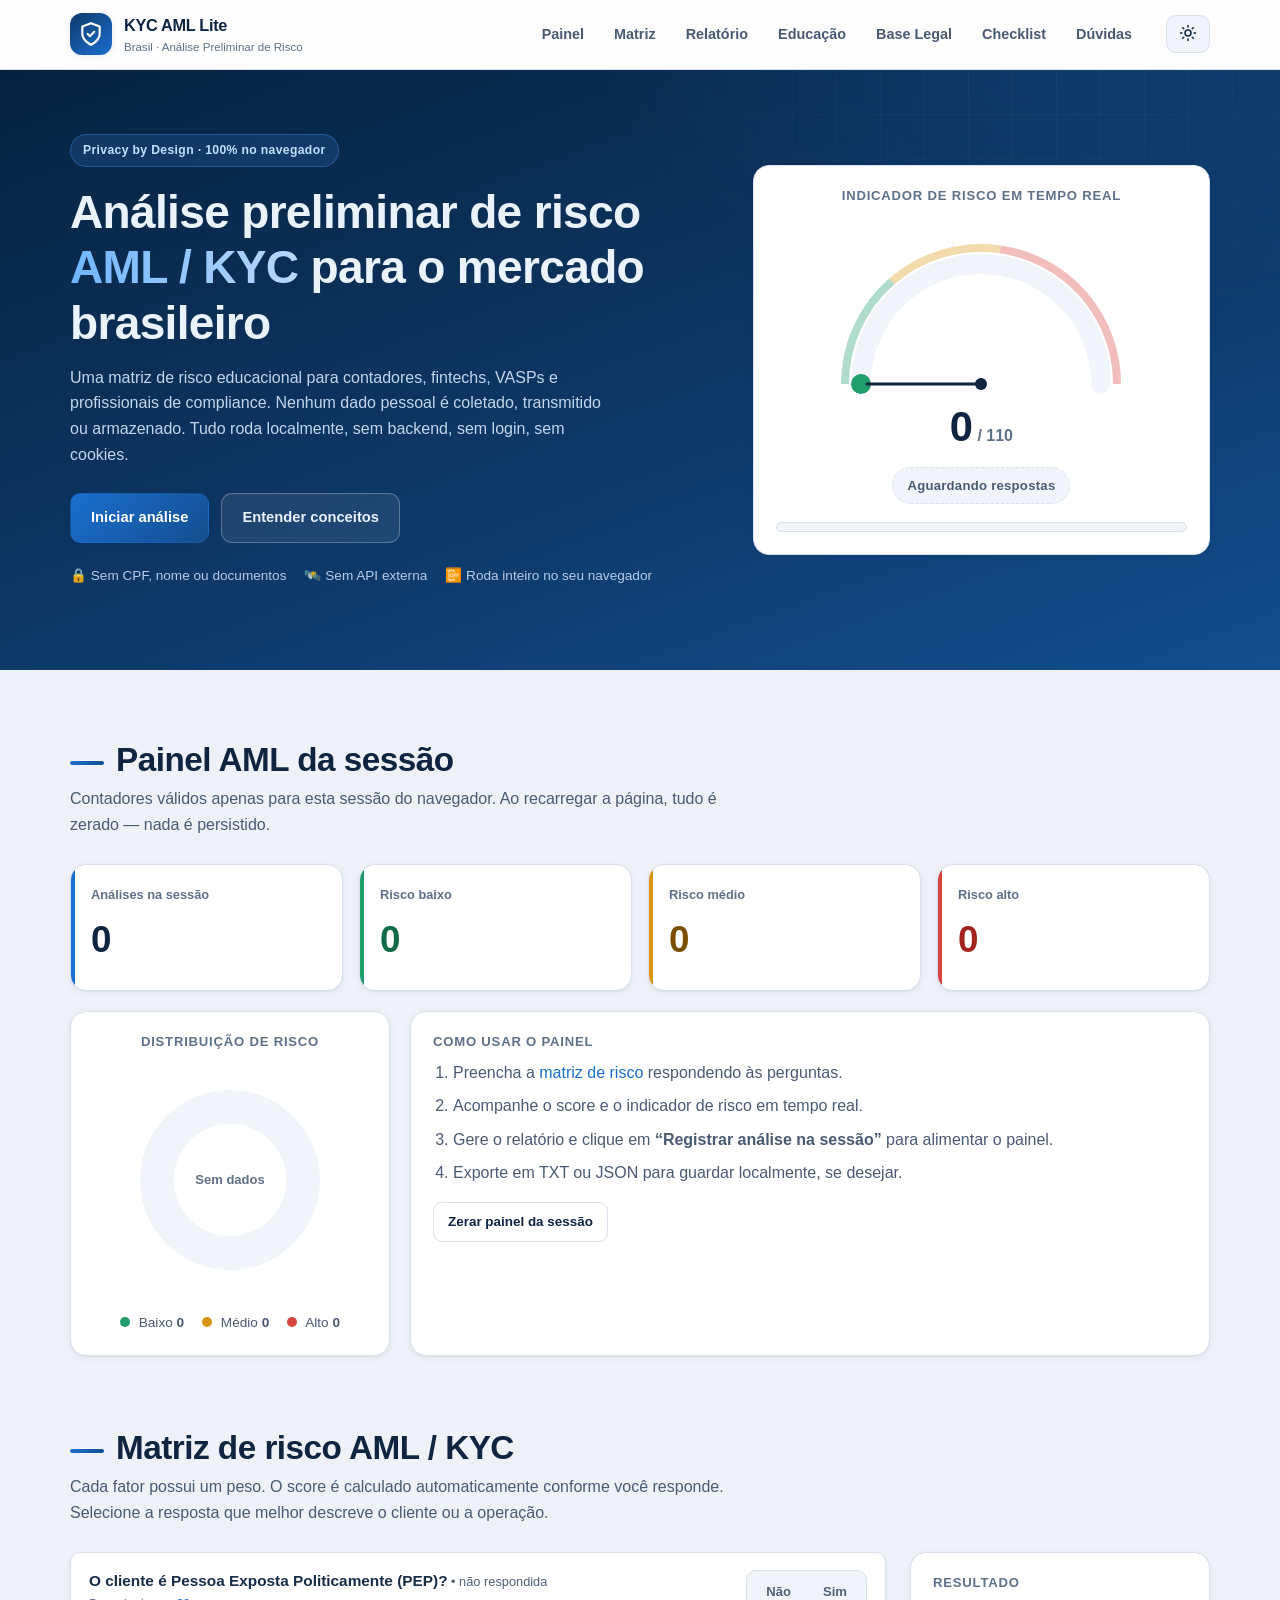
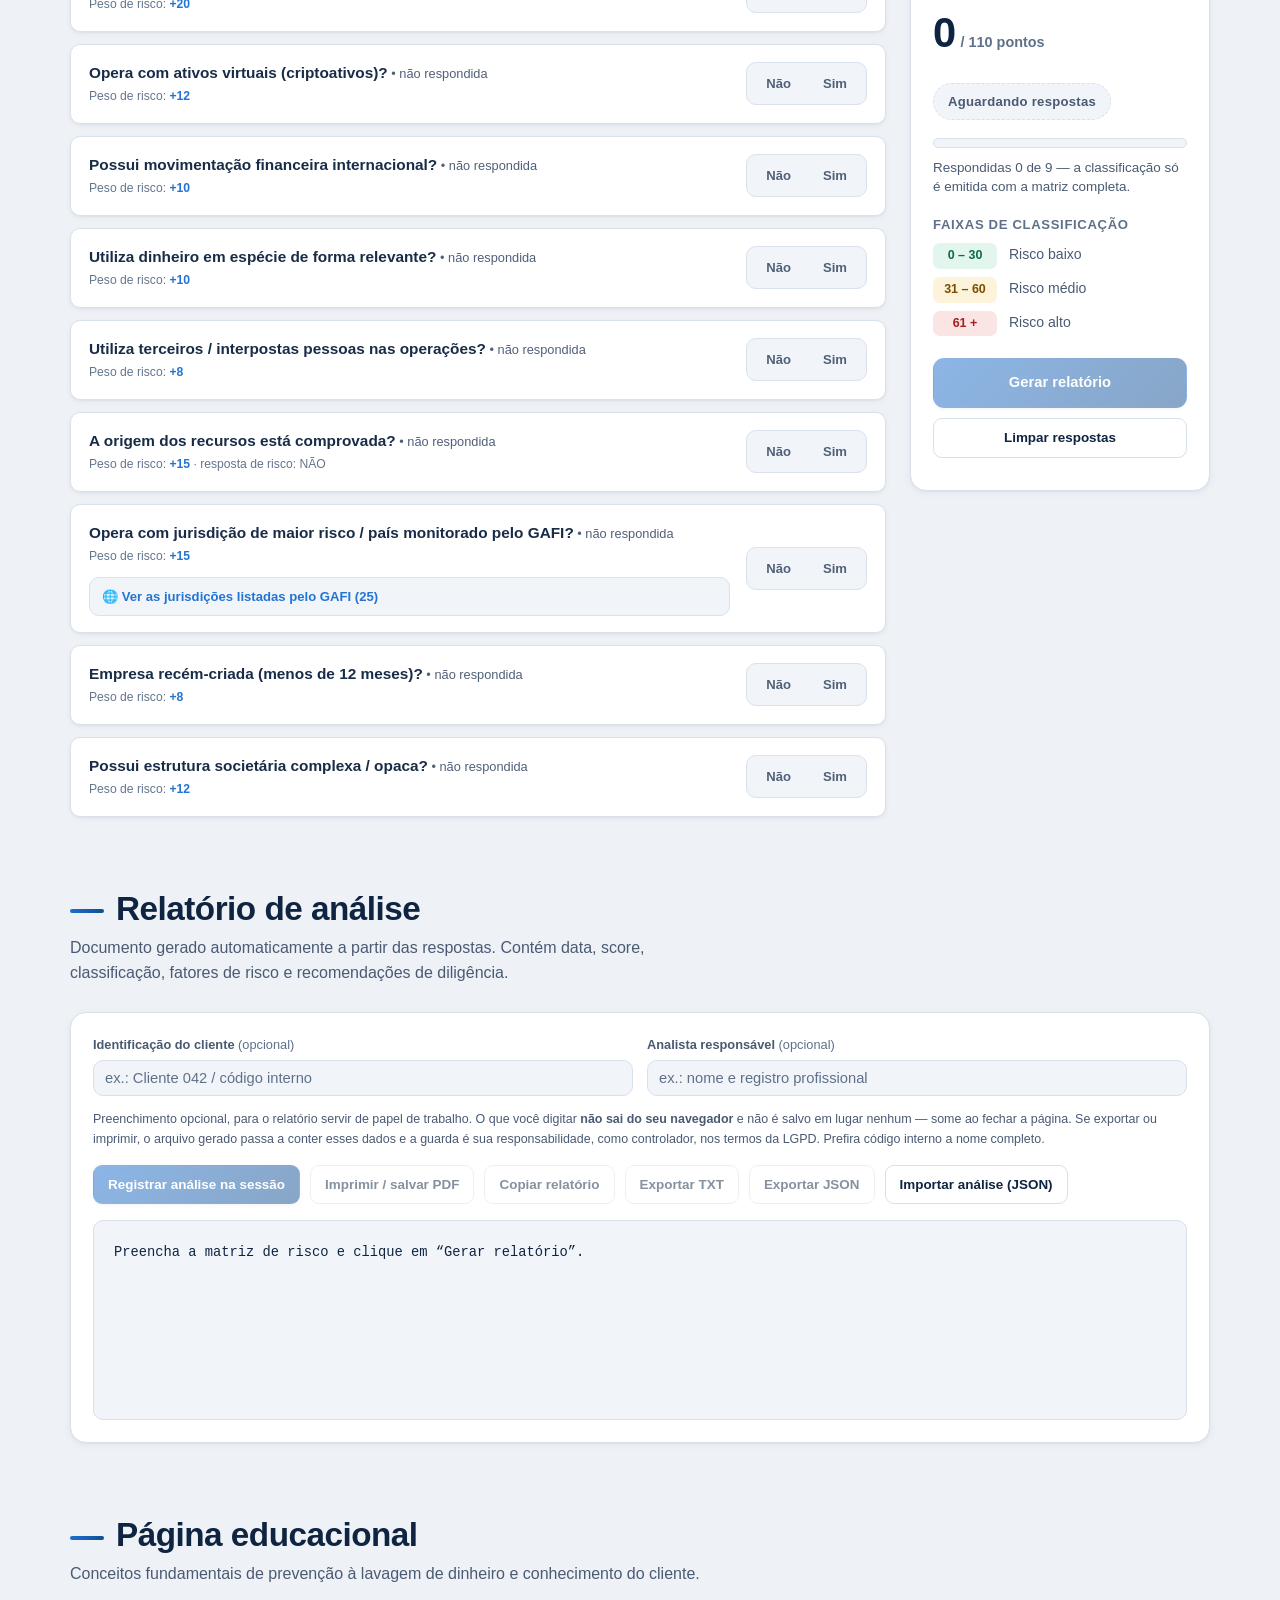
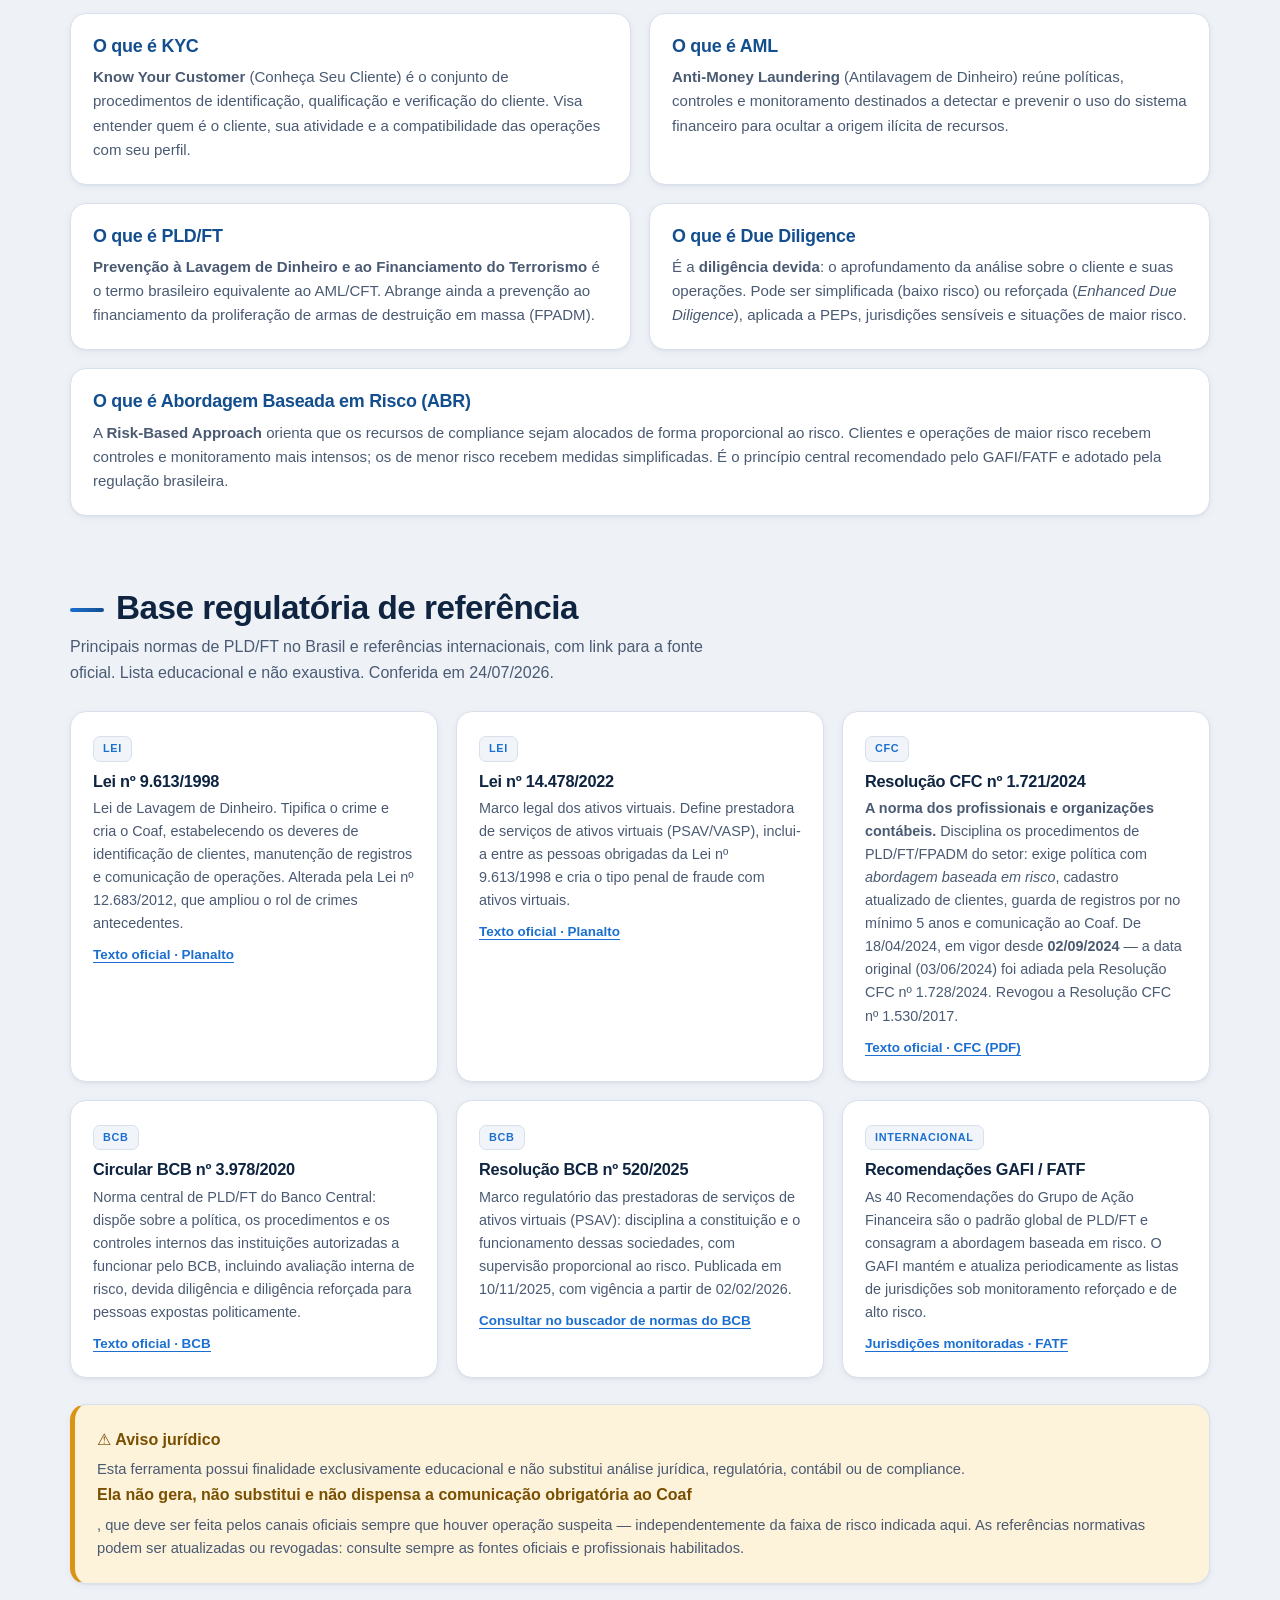
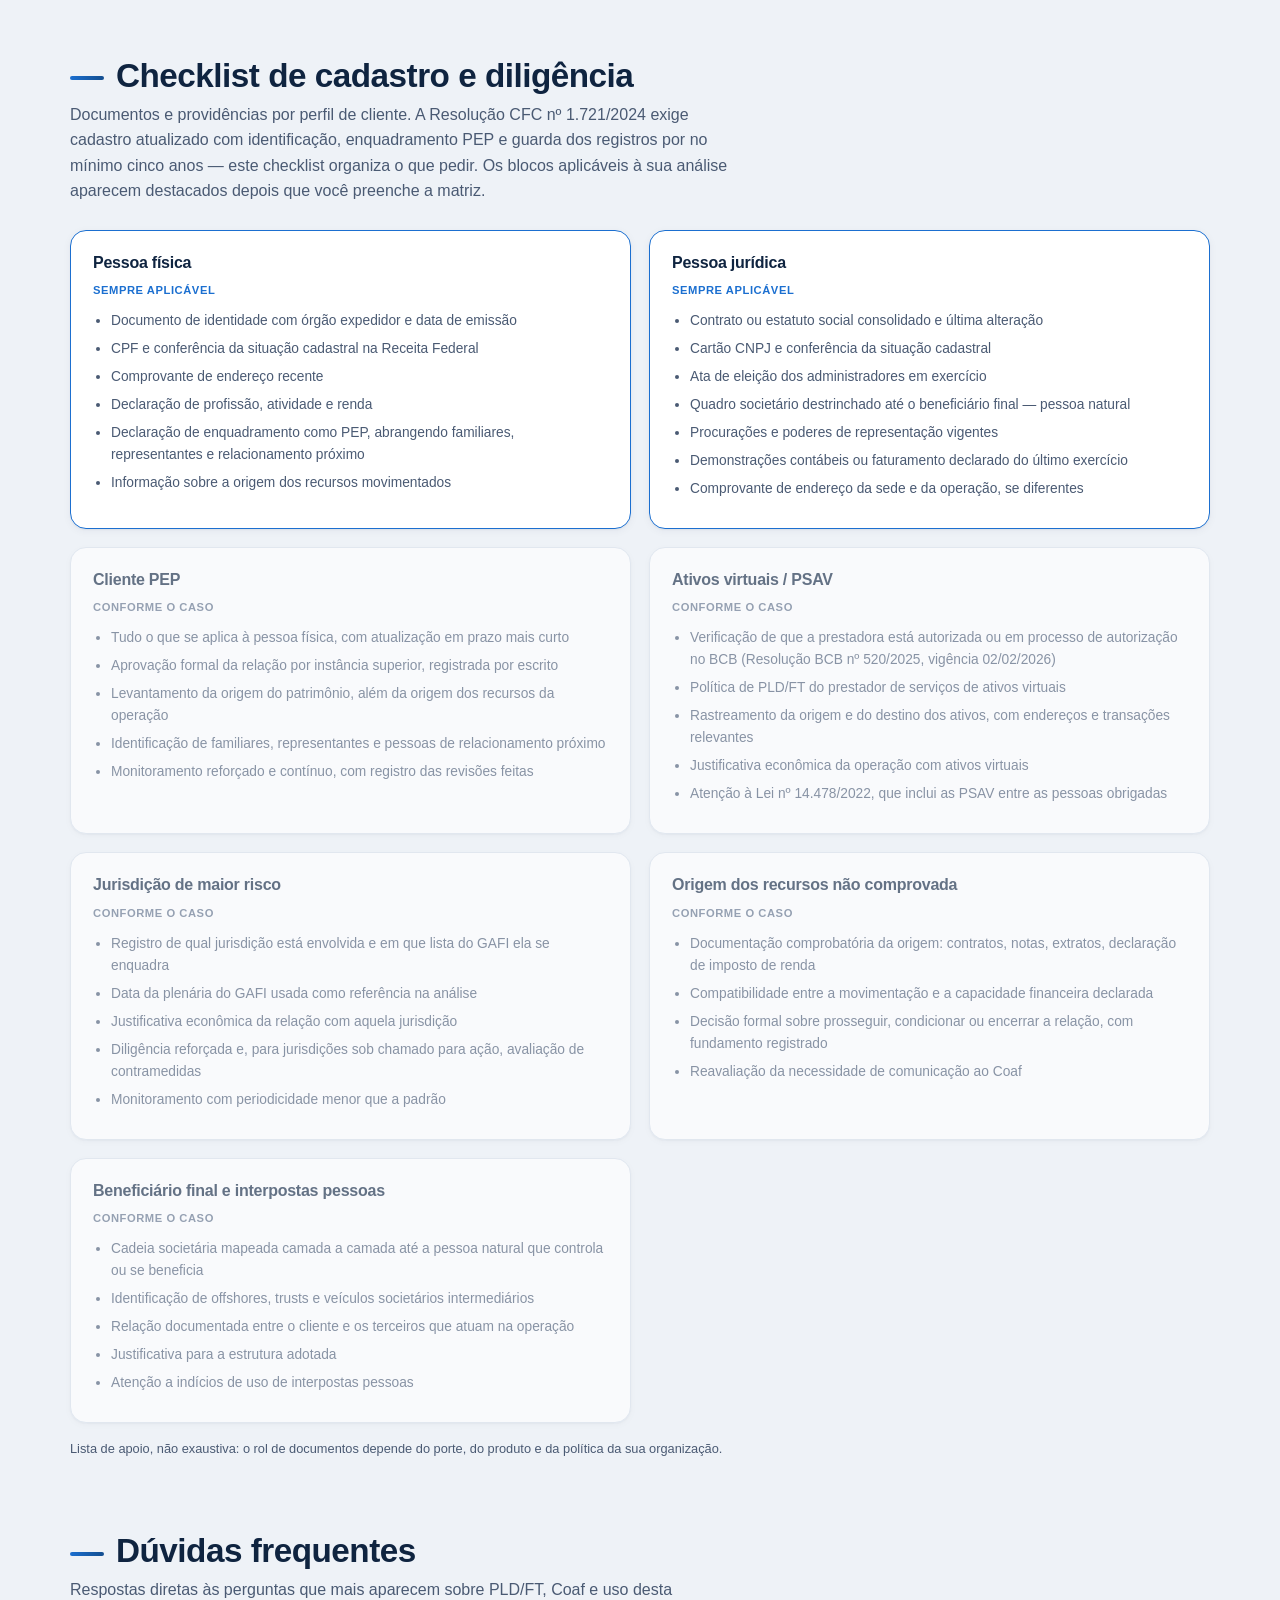
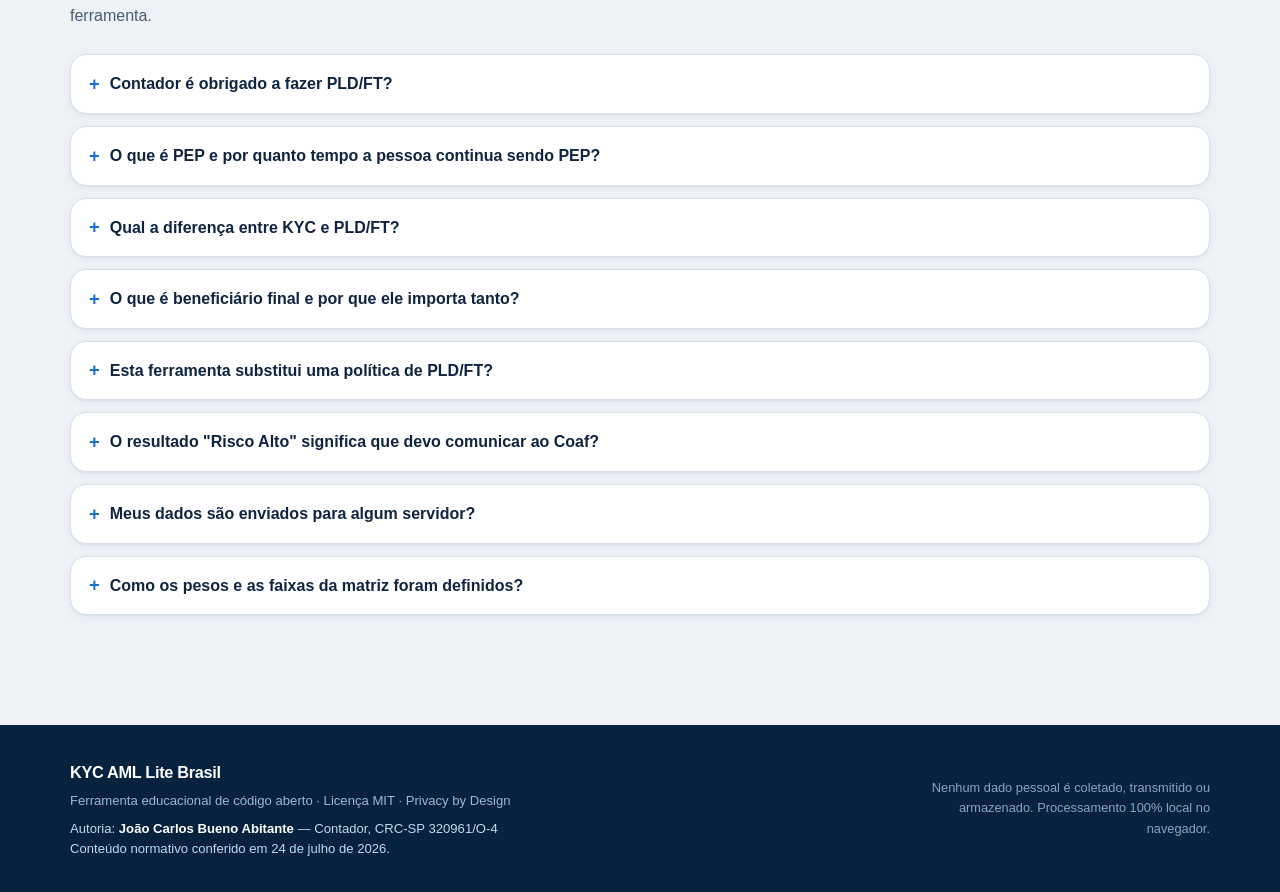
==== commit 889cc703: "fix: corrigir vigencia e revogacao da Resolucao CFC 1.721/2024 Vigencia adiada para 02/09/2024 pela " ====
--- a/index.html
+++ b/index.html
@@ -869,7 +869,7 @@
         <div class="card reg-card">
           <span class="reg-tag">CFC</span>
           <h3>Resolução CFC nº 1.721/2024</h3>
-          <p><strong>A norma dos profissionais e organizações contábeis.</strong> Disciplina os procedimentos de PLD/FT/FPADM do setor: exige política com <em>abordagem baseada em risco</em>, cadastro atualizado de clientes, guarda de registros por no mínimo 5 anos e comunicação ao Coaf. Em vigor desde 03/06/2024; revogou a Resolução CFC nº 1.445/2013.</p>
+          <p><strong>A norma dos profissionais e organizações contábeis.</strong> Disciplina os procedimentos de PLD/FT/FPADM do setor: exige política com <em>abordagem baseada em risco</em>, cadastro atualizado de clientes, guarda de registros por no mínimo 5 anos e comunicação ao Coaf. De 18/04/2024, em vigor desde <strong>02/09/2024</strong> — a data original (03/06/2024) foi adiada pela Resolução CFC nº 1.728/2024. Revogou a Resolução CFC nº 1.530/2017.</p>
           <p class="reg-fonte"><a href="https://www1.cfc.org.br/sisweb/SRE/docs/RES_1721.pdf" target="_blank" rel="noopener noreferrer">Texto oficial · CFC (PDF)</a></p>
         </div>
         <div class="card reg-card">
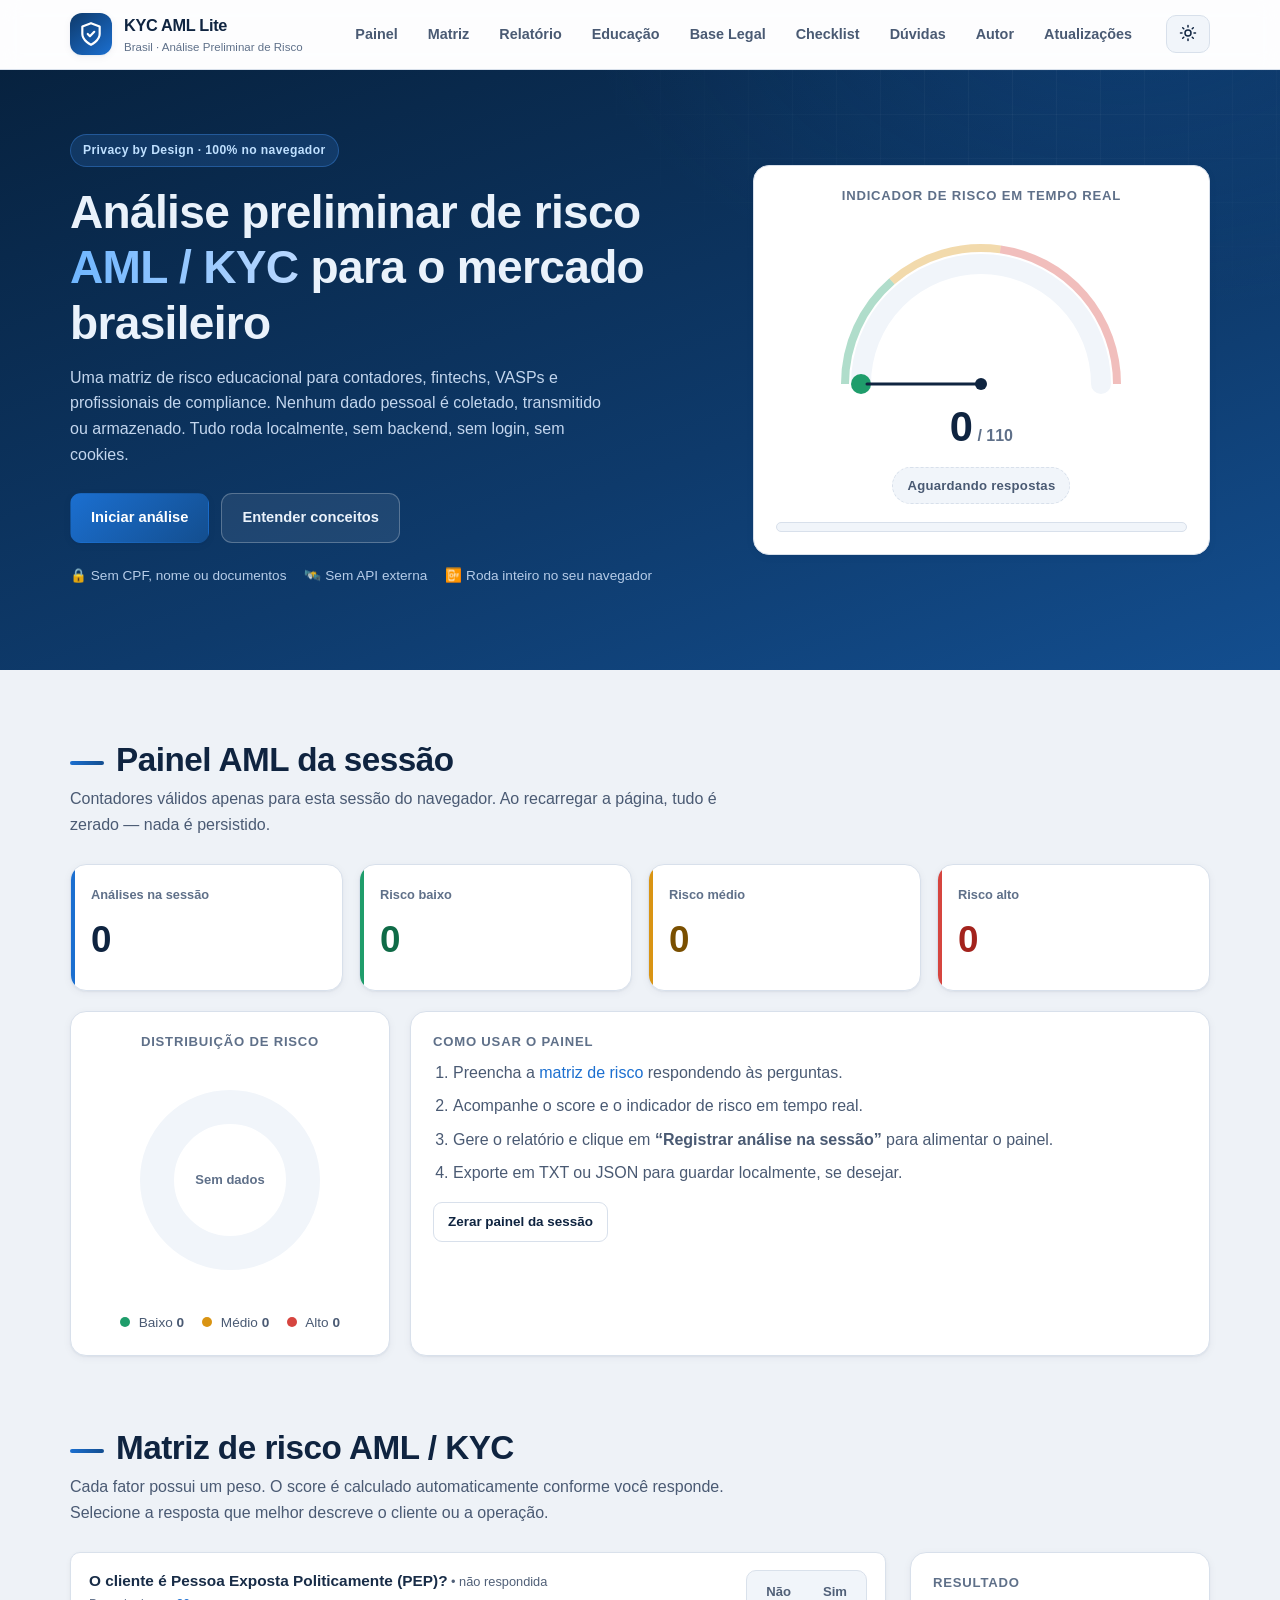
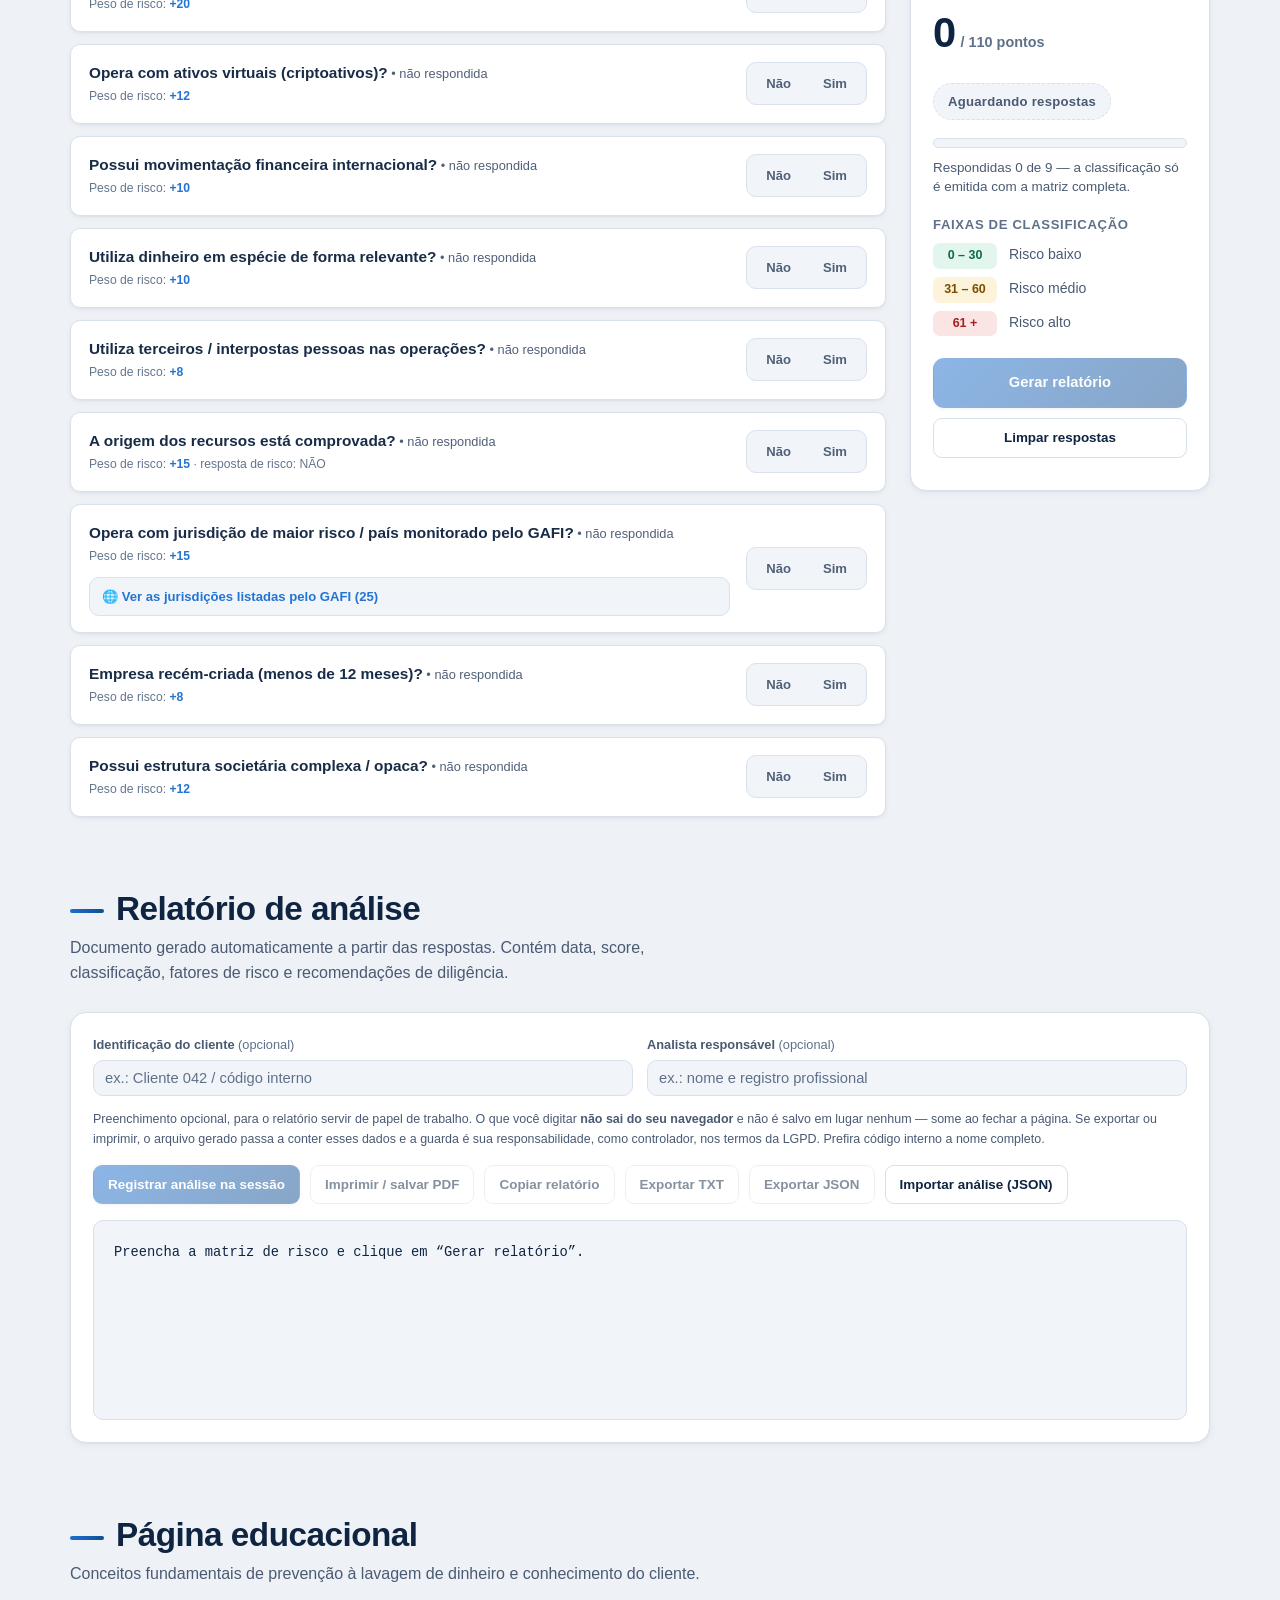
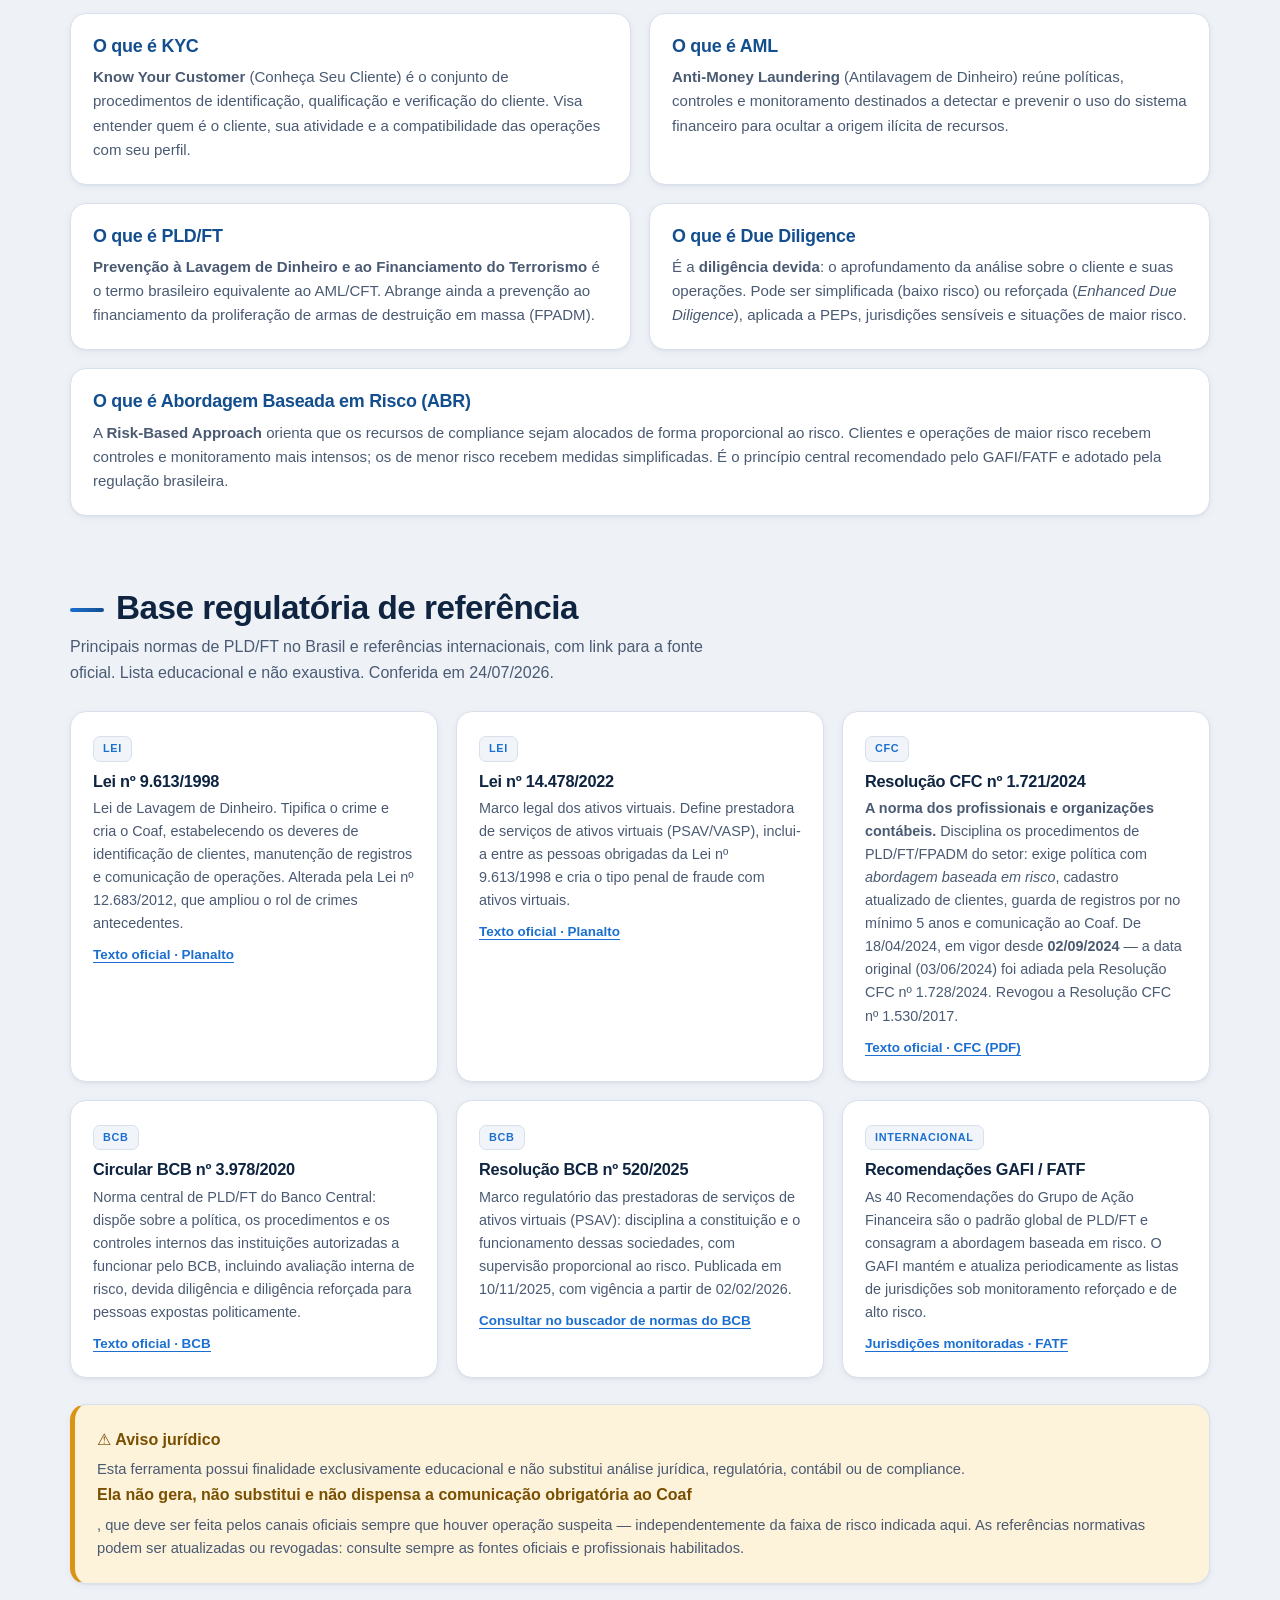
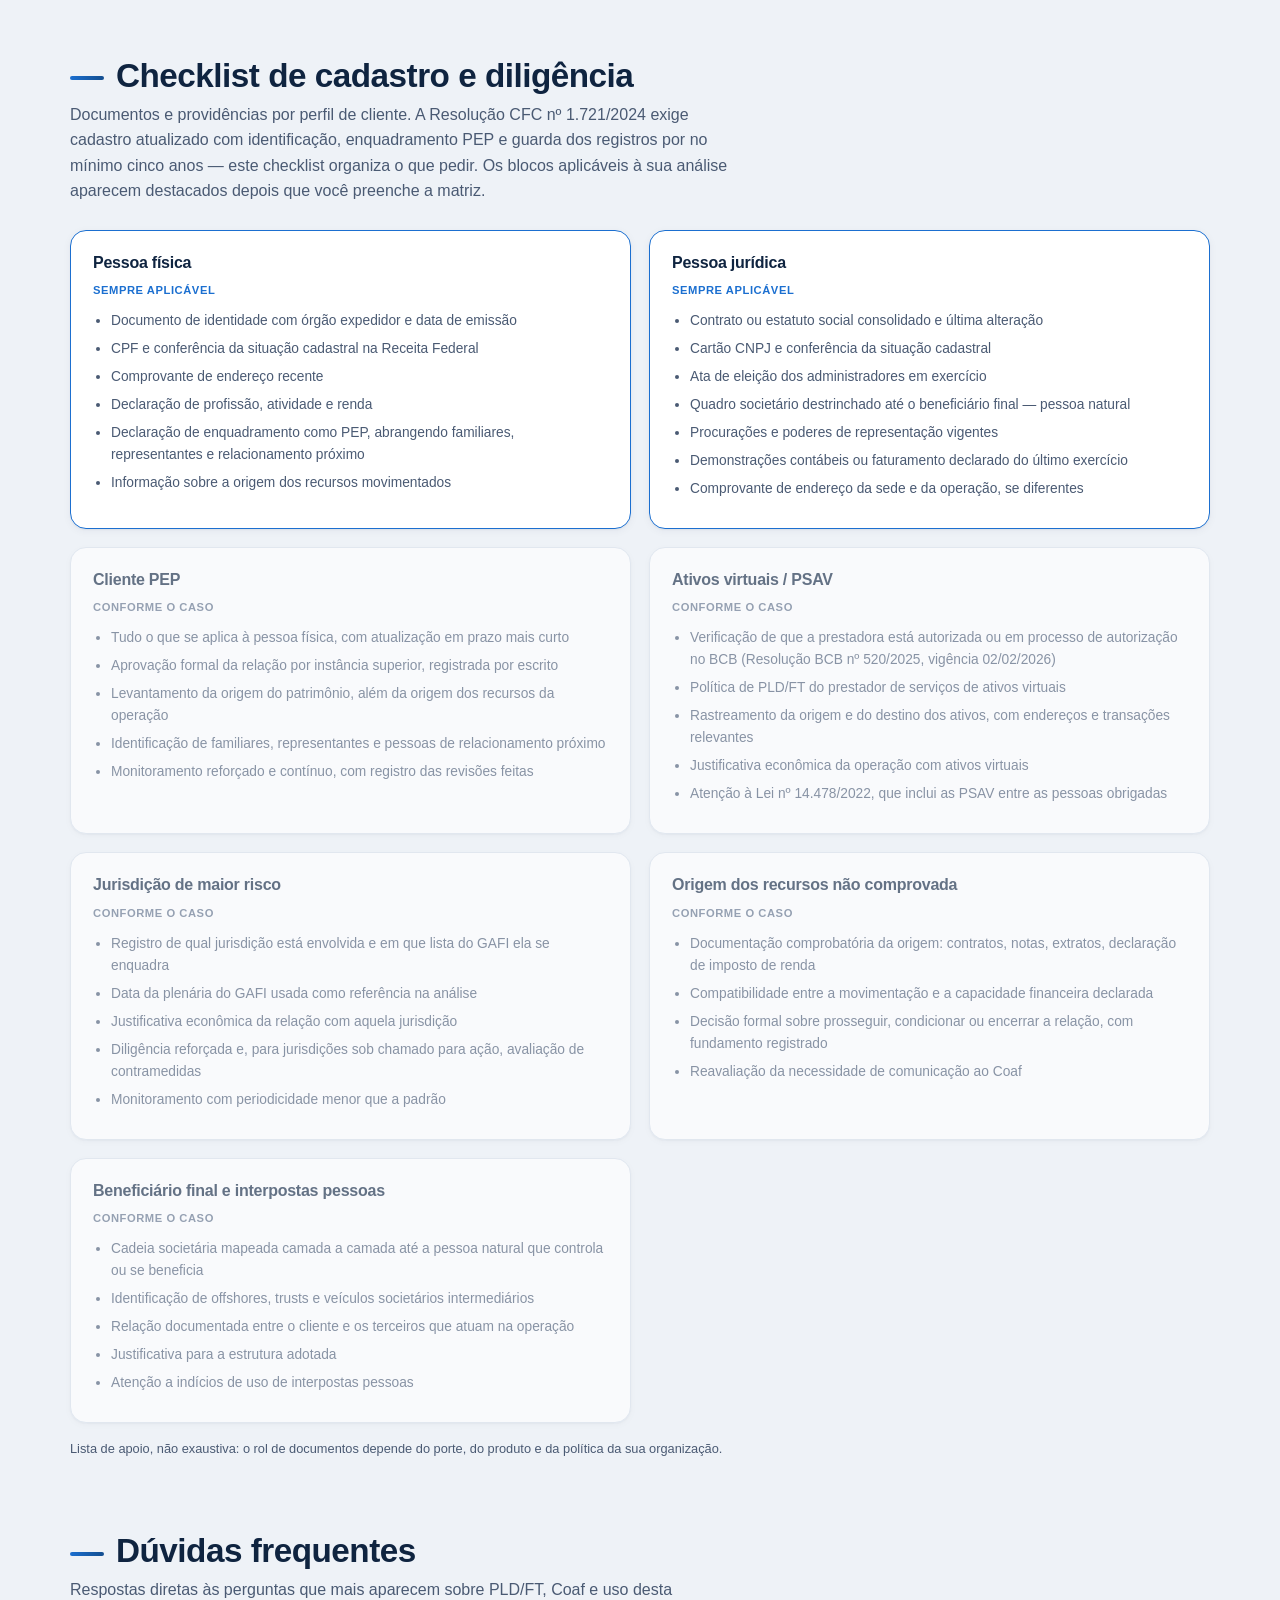
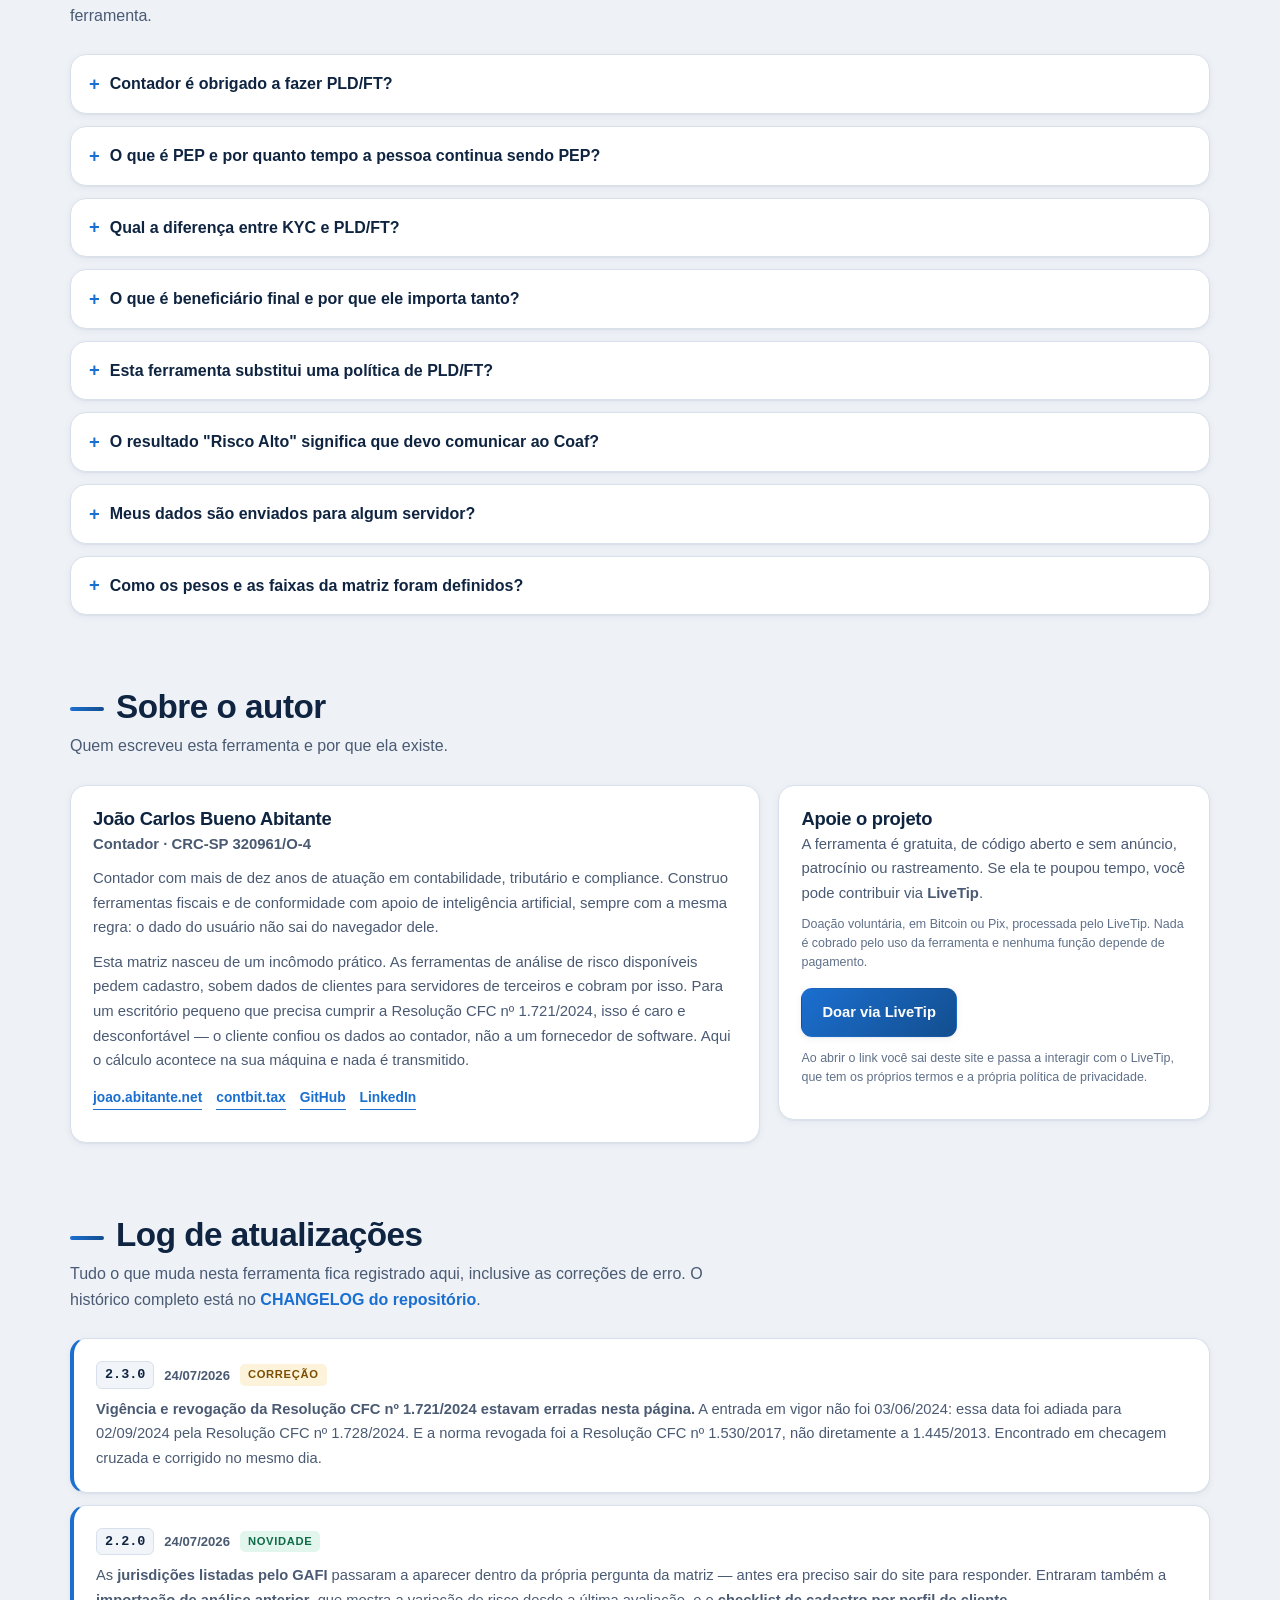
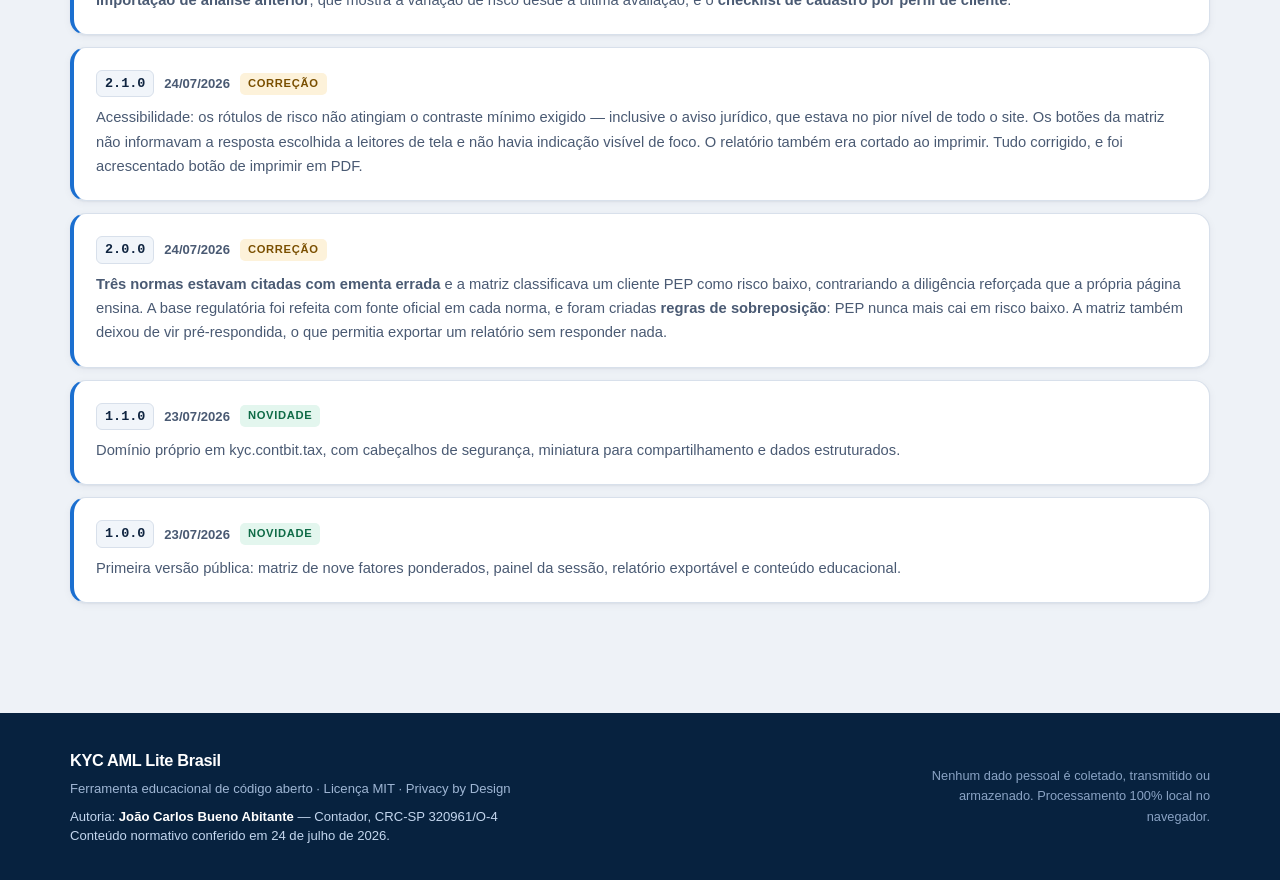
==== commit 3212fd17: "feat: sobre o autor com apoio via LiveTip e log de atualizacoes na pagina Co-Authored-By: Claude Opu" ====
--- a/index.html
+++ b/index.html
@@ -443,6 +443,29 @@
 .import-label { cursor: pointer; display: inline-flex; align-items: center; }
 .import-label:focus-within { outline: 3px solid var(--blue-500); outline-offset: 2px; }
 #importJson:focus-visible + .import-label, .sr-only:focus + .import-label { outline: 3px solid var(--blue-500); }
+/* Sobre o autor e doação */
+.sobre-grid { display: grid; grid-template-columns: 1.6fr 1fr; gap: 18px; align-items: start; }
+.sobre-card h3 { font-size: 1.15rem; margin-bottom: 2px; }
+.sobre-cargo { font-size: .84rem; font-weight: 700; color: var(--blue-500); margin-bottom: 12px; }
+.sobre-card p { color: var(--text-soft); font-size: .93rem; line-height: 1.65; margin-bottom: 10px; }
+.sobre-links { display: flex; flex-wrap: wrap; gap: 14px; margin-top: 14px; }
+.sobre-links a { font-size: .86rem; font-weight: 700; color: var(--blue-500); text-decoration: none; border-bottom: 1px solid currentColor; }
+.doacao-card .btn { margin: 6px 0 12px; }
+.doacao-nota { font-size: .78rem !important; color: var(--text-mute) !important; line-height: 1.5 !important; }
+@media (max-width: 980px) { .sobre-grid { grid-template-columns: 1fr; } }
+
+/* Log de atualizações */
+.log-list { display: flex; flex-direction: column; gap: 12px; }
+.log-item { border-left: 4px solid var(--blue-500); }
+.log-head { display: flex; align-items: center; gap: 10px; flex-wrap: wrap; margin-bottom: 8px; }
+.log-versao { font-family: var(--font-mono); font-size: .84rem; font-weight: 700; color: var(--text); background: var(--surface-2); border: 1px solid var(--border); border-radius: 6px; padding: 2px 8px; }
+.log-head time { font-size: .82rem; color: var(--text-soft); font-weight: 600; }
+.log-tag { font-size: .7rem; font-weight: 800; text-transform: uppercase; letter-spacing: .06em; padding: 2px 8px; border-radius: 5px; }
+.log-tag.log-novo { background: var(--low-bg); color: var(--low-ink); }
+.log-tag.log-fix { background: var(--med-bg); color: var(--med-ink); }
+.log-item p { color: var(--text-soft); font-size: .92rem; line-height: 1.65; margin: 0; }
+.section-desc a { color: var(--blue-500); font-weight: 600; }
+
 /* Canvas responsivo: sem max-width, o medidor de 300px estourava telas de ~370px */
 #gaugeCanvas, #donutCanvas { max-width: 100%; height: auto; display: block; margin: 0 auto; }
 /* Reserva de espaço do formulário injetado por JS, para não deslocar o layout */
@@ -585,7 +608,8 @@
 /* ===================== IMPRESSÃO / PDF ===================== */
 @media print {
   .site-header, .hero, .main-nav, .report-toolbar, .side-actions,
-  #dashboard, #educacao, .theme-toggle, .site-footer, .skip-link { display: none !important; }
+  #dashboard, #educacao, #sobre, #atualizacoes, #faq, #checklist,
+  .theme-toggle, .site-footer, .skip-link { display: none !important; }
   body { background: #fff; color: #000; }
   .section { animation: none; padding: 0; }
   .card { box-shadow: none; border: 1px solid #999; page-break-inside: avoid; break-inside: avoid; }
@@ -637,6 +661,8 @@
         <a href="#regulatorio">Base Legal</a>
         <a href="#checklist">Checklist</a>
         <a href="#faq">Dúvidas</a>
+        <a href="#sobre">Autor</a>
+        <a href="#atualizacoes">Atualizações</a>
       </nav>
 
       <button id="themeToggle" class="theme-toggle" type="button" aria-label="Alternar modo escuro">
@@ -948,6 +974,100 @@
           <summary>Como os pesos e as faixas da matriz foram definidos?</summary>
           <p>Os pesos refletem a gravidade relativa que os fatores costumam ter na literatura de PLD/FT e nas tipologias mais conhecidas, e as faixas (0–30 baixo, 31–60 médio, 61+ alto) são um recorte didático. Além da soma, existem <strong>regras de sobreposição</strong>: um cliente PEP, por exemplo, nunca é classificado como risco baixo, porque a diligência reforçada é exigida por norma. É um modelo educacional de referência — sua organização deve calibrar os critérios conforme o próprio porte, produtos e clientela.</p>
         </details>
+      </div>
+    </section>
+    <!-- ================= SOBRE O AUTOR ================= -->
+    <section id="sobre" class="section">
+      <div class="section-head">
+        <h2>Sobre o autor</h2>
+        <p class="section-desc">Quem escreveu esta ferramenta e por que ela existe.</p>
+      </div>
+
+      <div class="sobre-grid">
+        <div class="card sobre-card">
+          <h3>João Carlos Bueno Abitante</h3>
+          <p class="sobre-cargo">Contador · CRC-SP 320961/O-4</p>
+          <p>Contador com mais de dez anos de atuação em contabilidade, tributário e compliance. Construo ferramentas fiscais e de conformidade com apoio de inteligência artificial, sempre com a mesma regra: o dado do usuário não sai do navegador dele.</p>
+          <p>Esta matriz nasceu de um incômodo prático. As ferramentas de análise de risco disponíveis pedem cadastro, sobem dados de clientes para servidores de terceiros e cobram por isso. Para um escritório pequeno que precisa cumprir a Resolução CFC nº 1.721/2024, isso é caro e desconfortável — o cliente confiou os dados ao contador, não a um fornecedor de software. Aqui o cálculo acontece na sua máquina e nada é transmitido.</p>
+          <p class="sobre-links">
+            <a href="https://joao.abitante.net/" target="_blank" rel="noopener noreferrer">joao.abitante.net</a>
+            <a href="https://contbit.tax/" target="_blank" rel="noopener noreferrer">contbit.tax</a>
+            <a href="https://github.com/joaoabitante" target="_blank" rel="noopener noreferrer">GitHub</a>
+            <a href="https://www.linkedin.com/in/joaocarlos" target="_blank" rel="noopener noreferrer">LinkedIn</a>
+          </p>
+        </div>
+
+        <div class="card sobre-card doacao-card">
+          <h3>Apoie o projeto</h3>
+          <p>A ferramenta é gratuita, de código aberto e sem anúncio, patrocínio ou rastreamento. Se ela te poupou tempo, você pode contribuir via <strong>LiveTip</strong>.</p>
+          <p class="doacao-nota">Doação voluntária, em Bitcoin ou Pix, processada pelo LiveTip. Nada é cobrado pelo uso da ferramenta e nenhuma função depende de pagamento.</p>
+          <a class="btn btn-primary" href="https://livetip.gg/libertcontador" target="_blank" rel="noopener noreferrer">Doar via LiveTip</a>
+          <p class="doacao-nota">Ao abrir o link você sai deste site e passa a interagir com o LiveTip, que tem os próprios termos e a própria política de privacidade.</p>
+        </div>
+      </div>
+    </section>
+
+    <!-- ================= LOG DE ATUALIZAÇÕES ================= -->
+    <section id="atualizacoes" class="section">
+      <div class="section-head">
+        <h2>Log de atualizações</h2>
+        <p class="section-desc">Tudo o que muda nesta ferramenta fica registrado aqui, inclusive as correções de erro. O histórico completo está no <a href="https://github.com/joaoabitante/KYC-AML/blob/main/CHANGELOG.md" target="_blank" rel="noopener noreferrer">CHANGELOG do repositório</a>.</p>
+      </div>
+
+      <div class="log-list">
+        <article class="card log-item">
+          <header class="log-head">
+            <span class="log-versao">2.3.0</span>
+            <time datetime="2026-07-24">24/07/2026</time>
+            <span class="log-tag log-fix">correção</span>
+          </header>
+          <p><strong>Vigência e revogação da Resolução CFC nº 1.721/2024 estavam erradas nesta página.</strong> A entrada em vigor não foi 03/06/2024: essa data foi adiada para 02/09/2024 pela Resolução CFC nº 1.728/2024. E a norma revogada foi a Resolução CFC nº 1.530/2017, não diretamente a 1.445/2013. Encontrado em checagem cruzada e corrigido no mesmo dia.</p>
+        </article>
+
+        <article class="card log-item">
+          <header class="log-head">
+            <span class="log-versao">2.2.0</span>
+            <time datetime="2026-07-24">24/07/2026</time>
+            <span class="log-tag log-novo">novidade</span>
+          </header>
+          <p>As <strong>jurisdições listadas pelo GAFI</strong> passaram a aparecer dentro da própria pergunta da matriz — antes era preciso sair do site para responder. Entraram também a <strong>importação de análise anterior</strong>, que mostra a variação de risco desde a última avaliação, e o <strong>checklist de cadastro por perfil de cliente</strong>.</p>
+        </article>
+
+        <article class="card log-item">
+          <header class="log-head">
+            <span class="log-versao">2.1.0</span>
+            <time datetime="2026-07-24">24/07/2026</time>
+            <span class="log-tag log-fix">correção</span>
+          </header>
+          <p>Acessibilidade: os rótulos de risco não atingiam o contraste mínimo exigido — inclusive o aviso jurídico, que estava no pior nível de todo o site. Os botões da matriz não informavam a resposta escolhida a leitores de tela e não havia indicação visível de foco. O relatório também era cortado ao imprimir. Tudo corrigido, e foi acrescentado botão de imprimir em PDF.</p>
+        </article>
+
+        <article class="card log-item">
+          <header class="log-head">
+            <span class="log-versao">2.0.0</span>
+            <time datetime="2026-07-24">24/07/2026</time>
+            <span class="log-tag log-fix">correção</span>
+          </header>
+          <p><strong>Três normas estavam citadas com ementa errada</strong> e a matriz classificava um cliente PEP como risco baixo, contrariando a diligência reforçada que a própria página ensina. A base regulatória foi refeita com fonte oficial em cada norma, e foram criadas <strong>regras de sobreposição</strong>: PEP nunca mais cai em risco baixo. A matriz também deixou de vir pré-respondida, o que permitia exportar um relatório sem responder nada.</p>
+        </article>
+
+        <article class="card log-item">
+          <header class="log-head">
+            <span class="log-versao">1.1.0</span>
+            <time datetime="2026-07-23">23/07/2026</time>
+            <span class="log-tag log-novo">novidade</span>
+          </header>
+          <p>Domínio próprio em kyc.contbit.tax, com cabeçalhos de segurança, miniatura para compartilhamento e dados estruturados.</p>
+        </article>
+
+        <article class="card log-item">
+          <header class="log-head">
+            <span class="log-versao">1.0.0</span>
+            <time datetime="2026-07-23">23/07/2026</time>
+            <span class="log-tag log-novo">novidade</span>
+          </header>
+          <p>Primeira versão pública: matriz de nove fatores ponderados, painel da sessão, relatório exportável e conteúdo educacional.</p>
+        </article>
       </div>
     </section>
   </main>
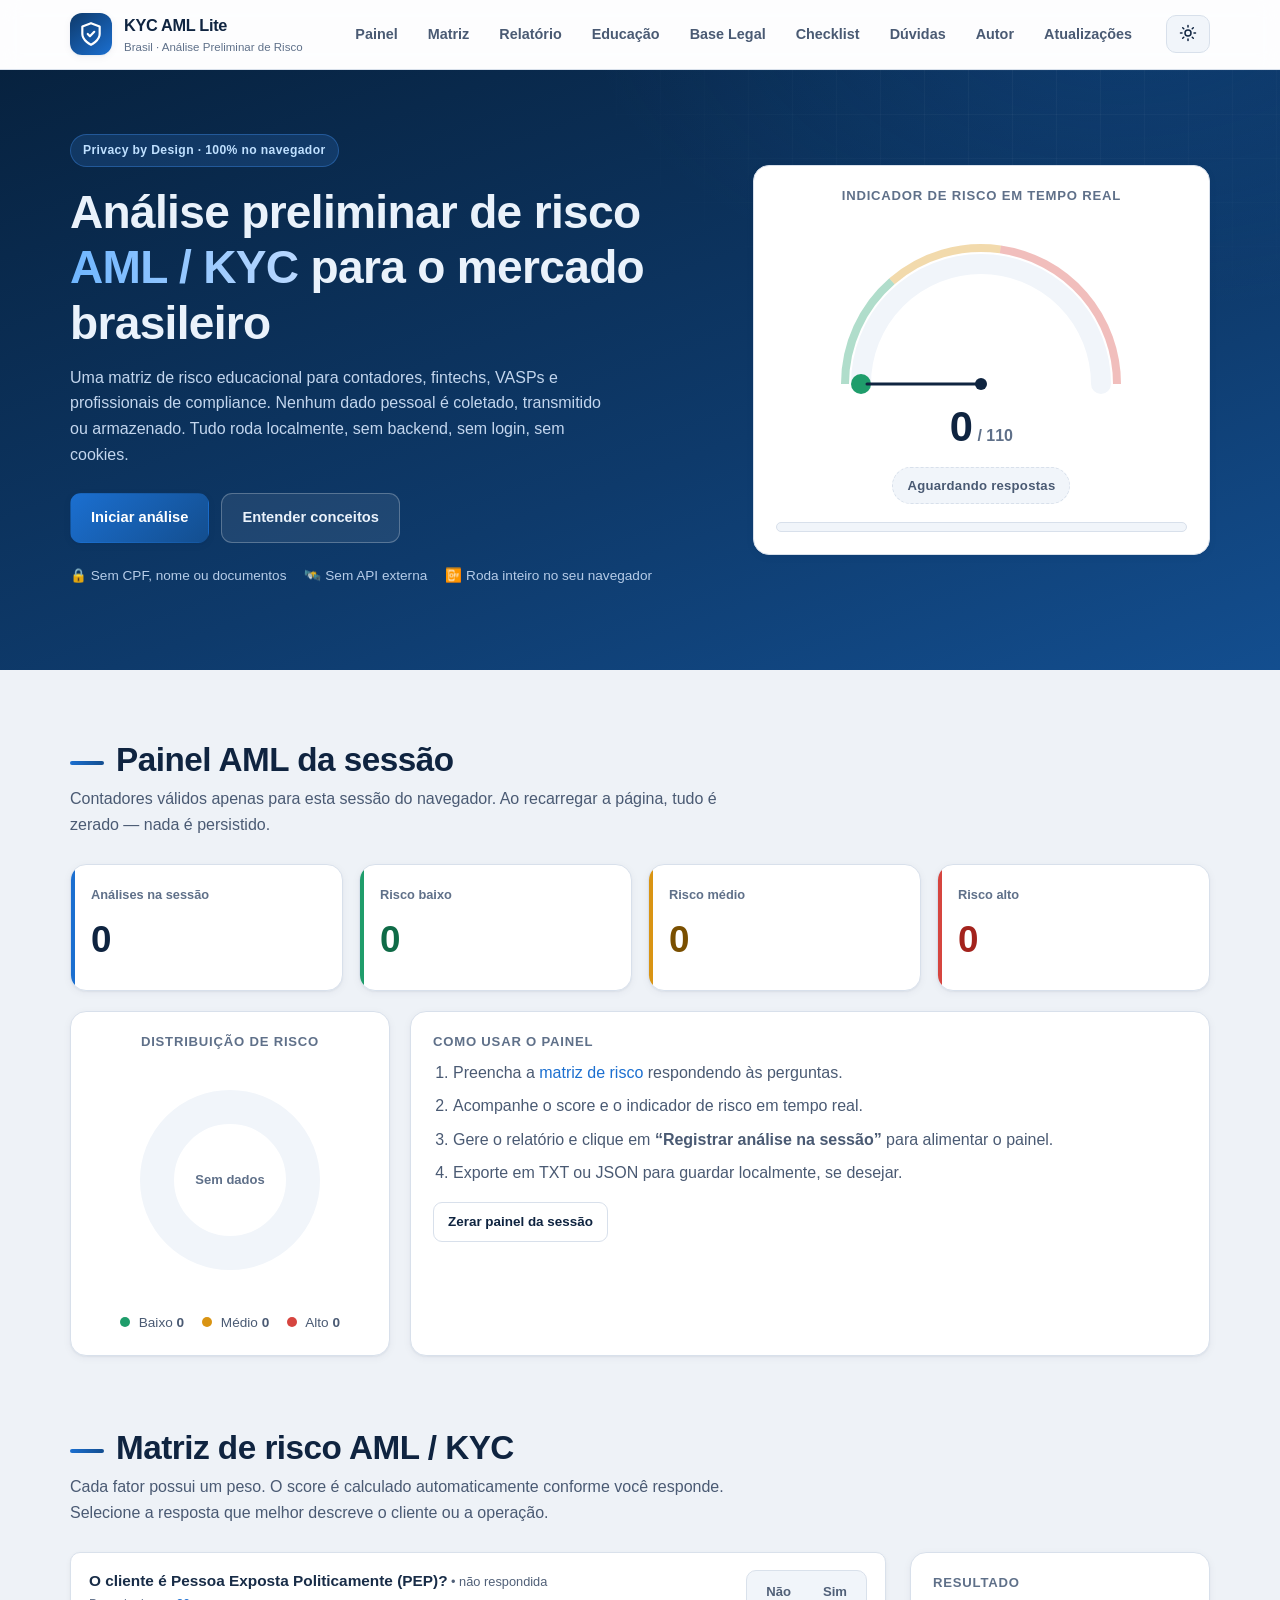
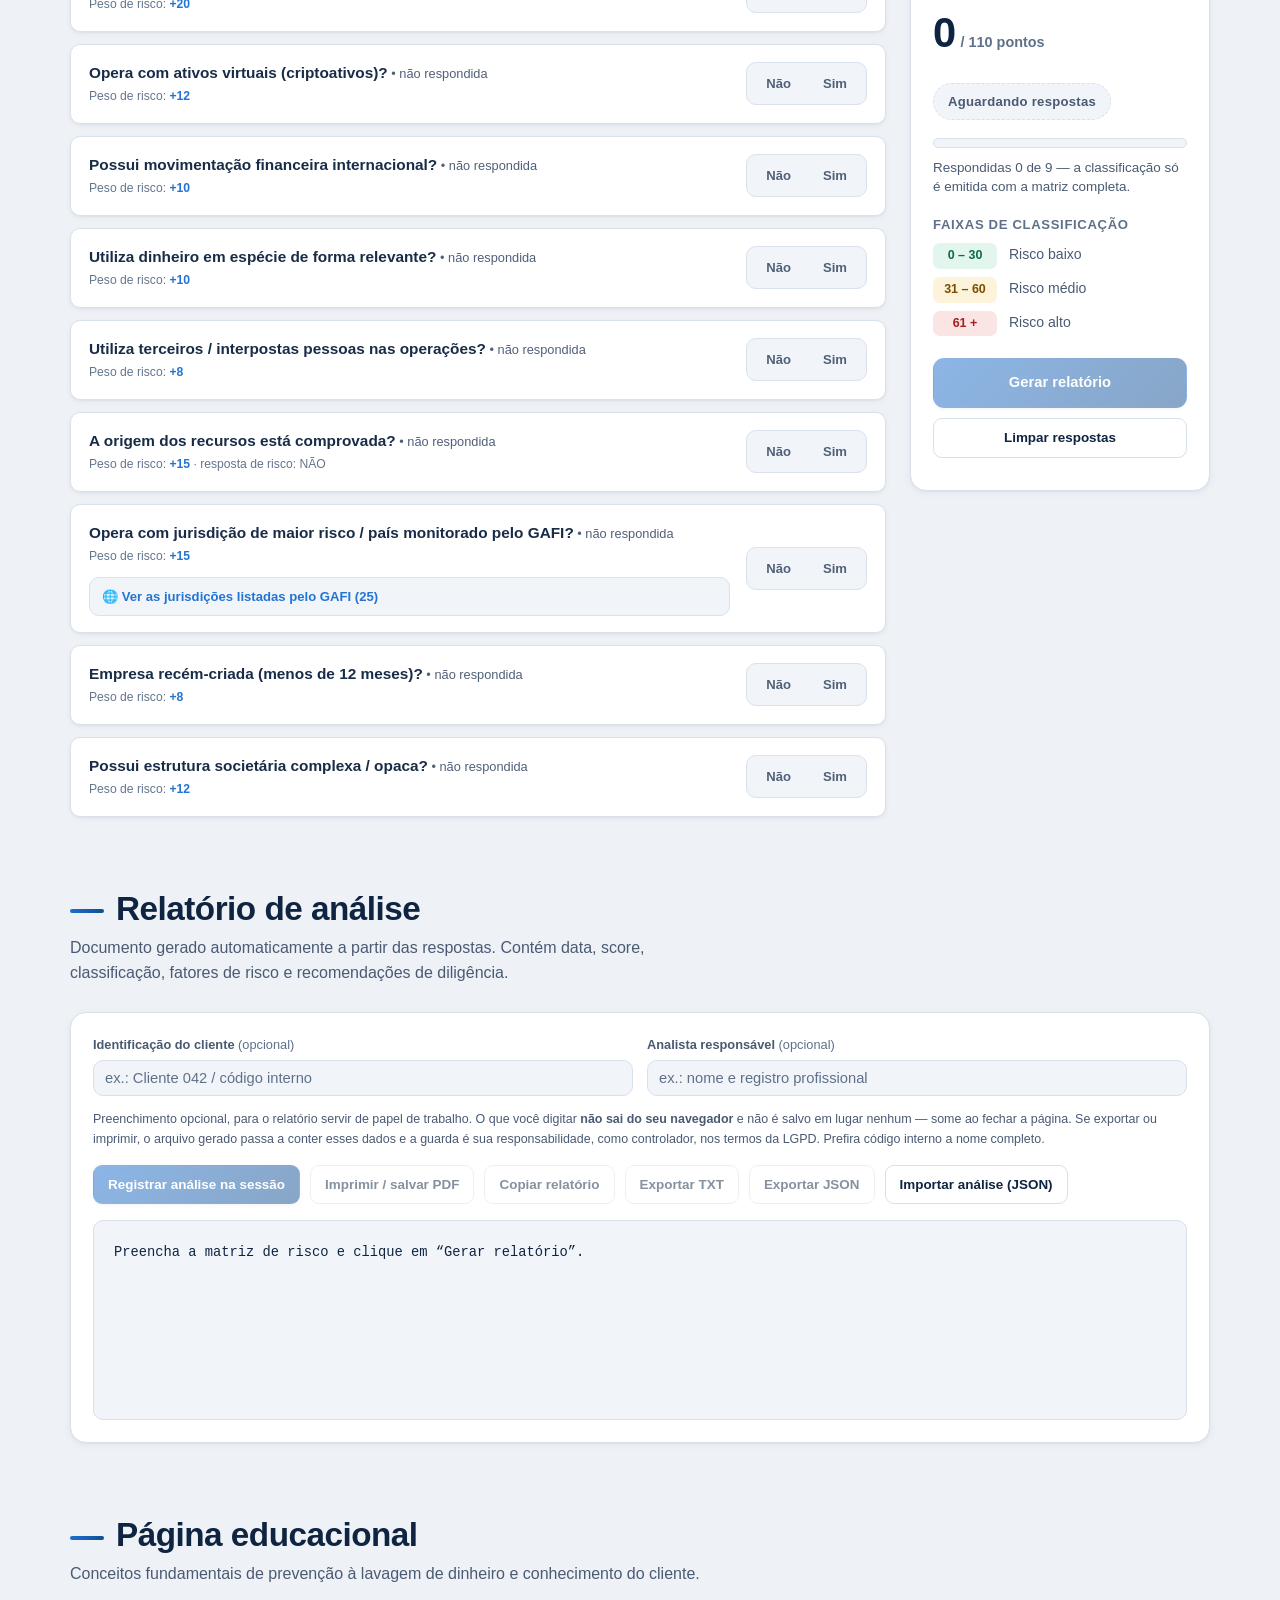
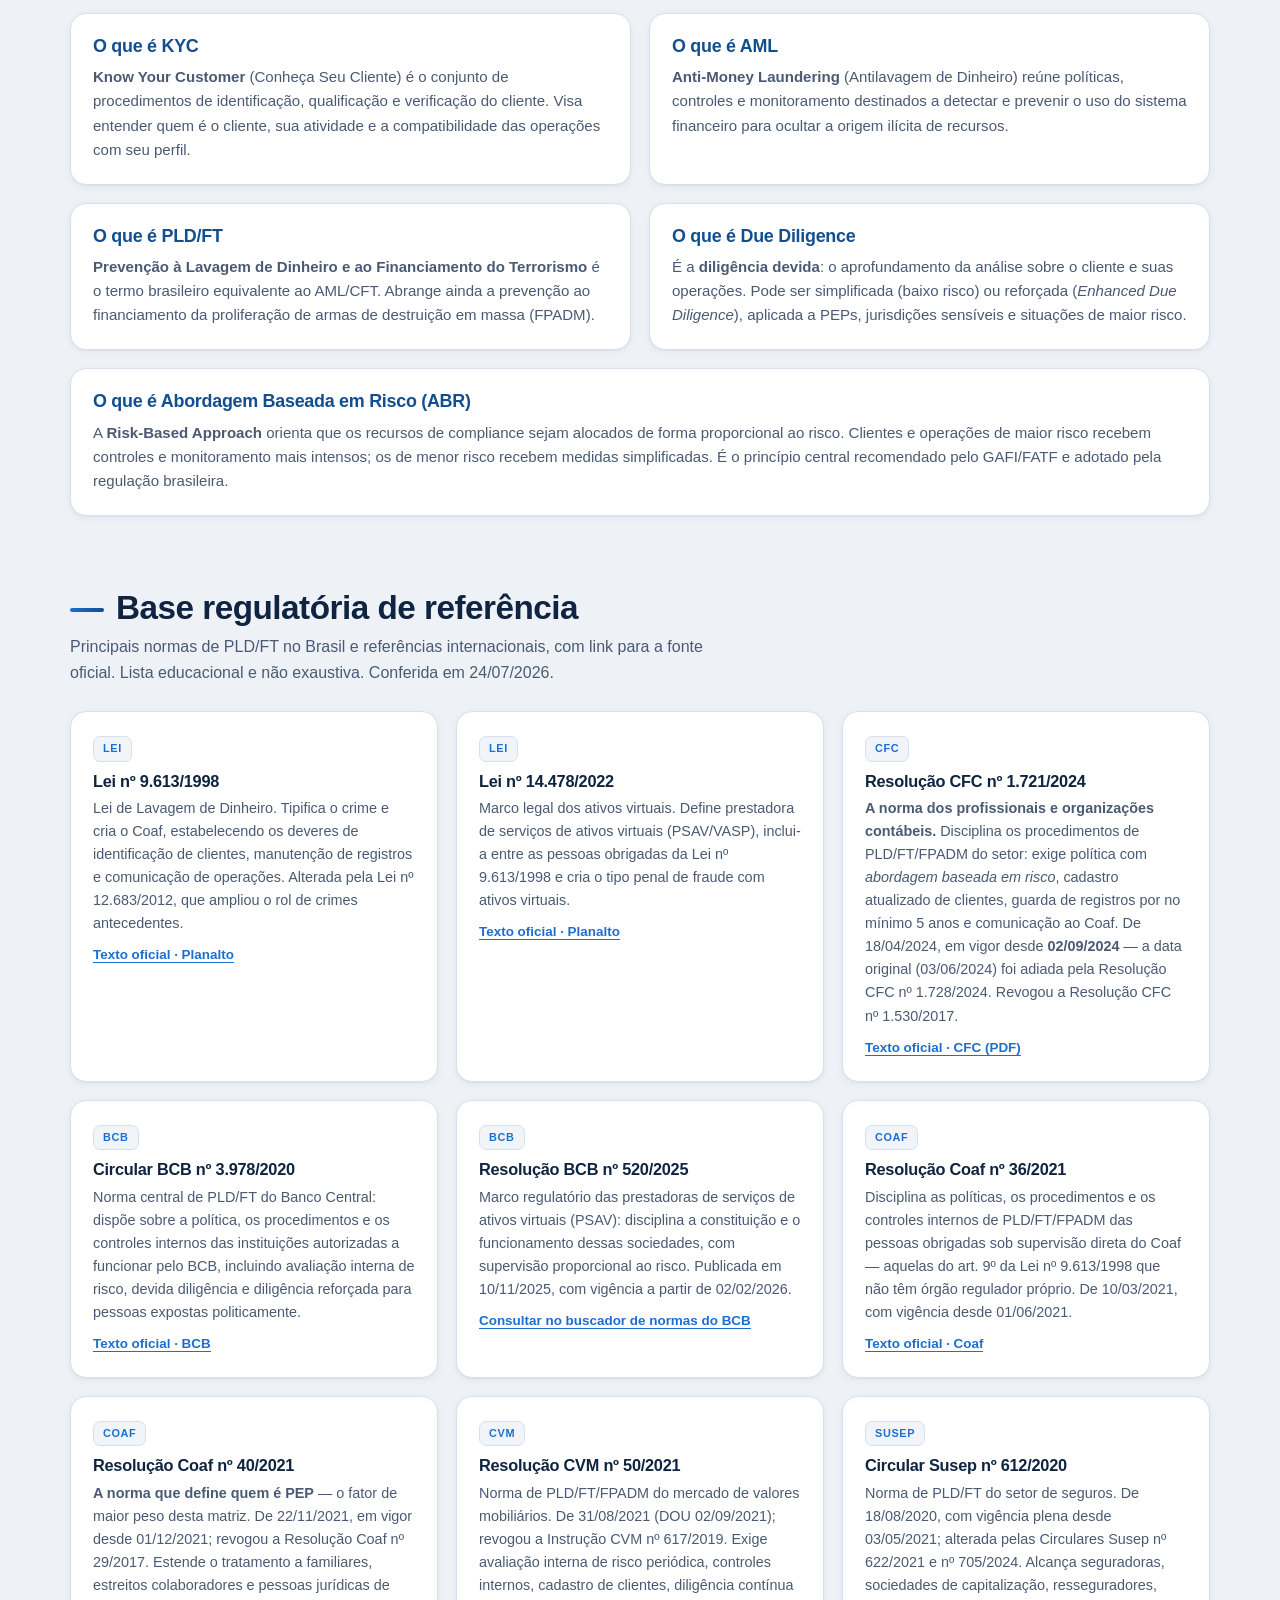
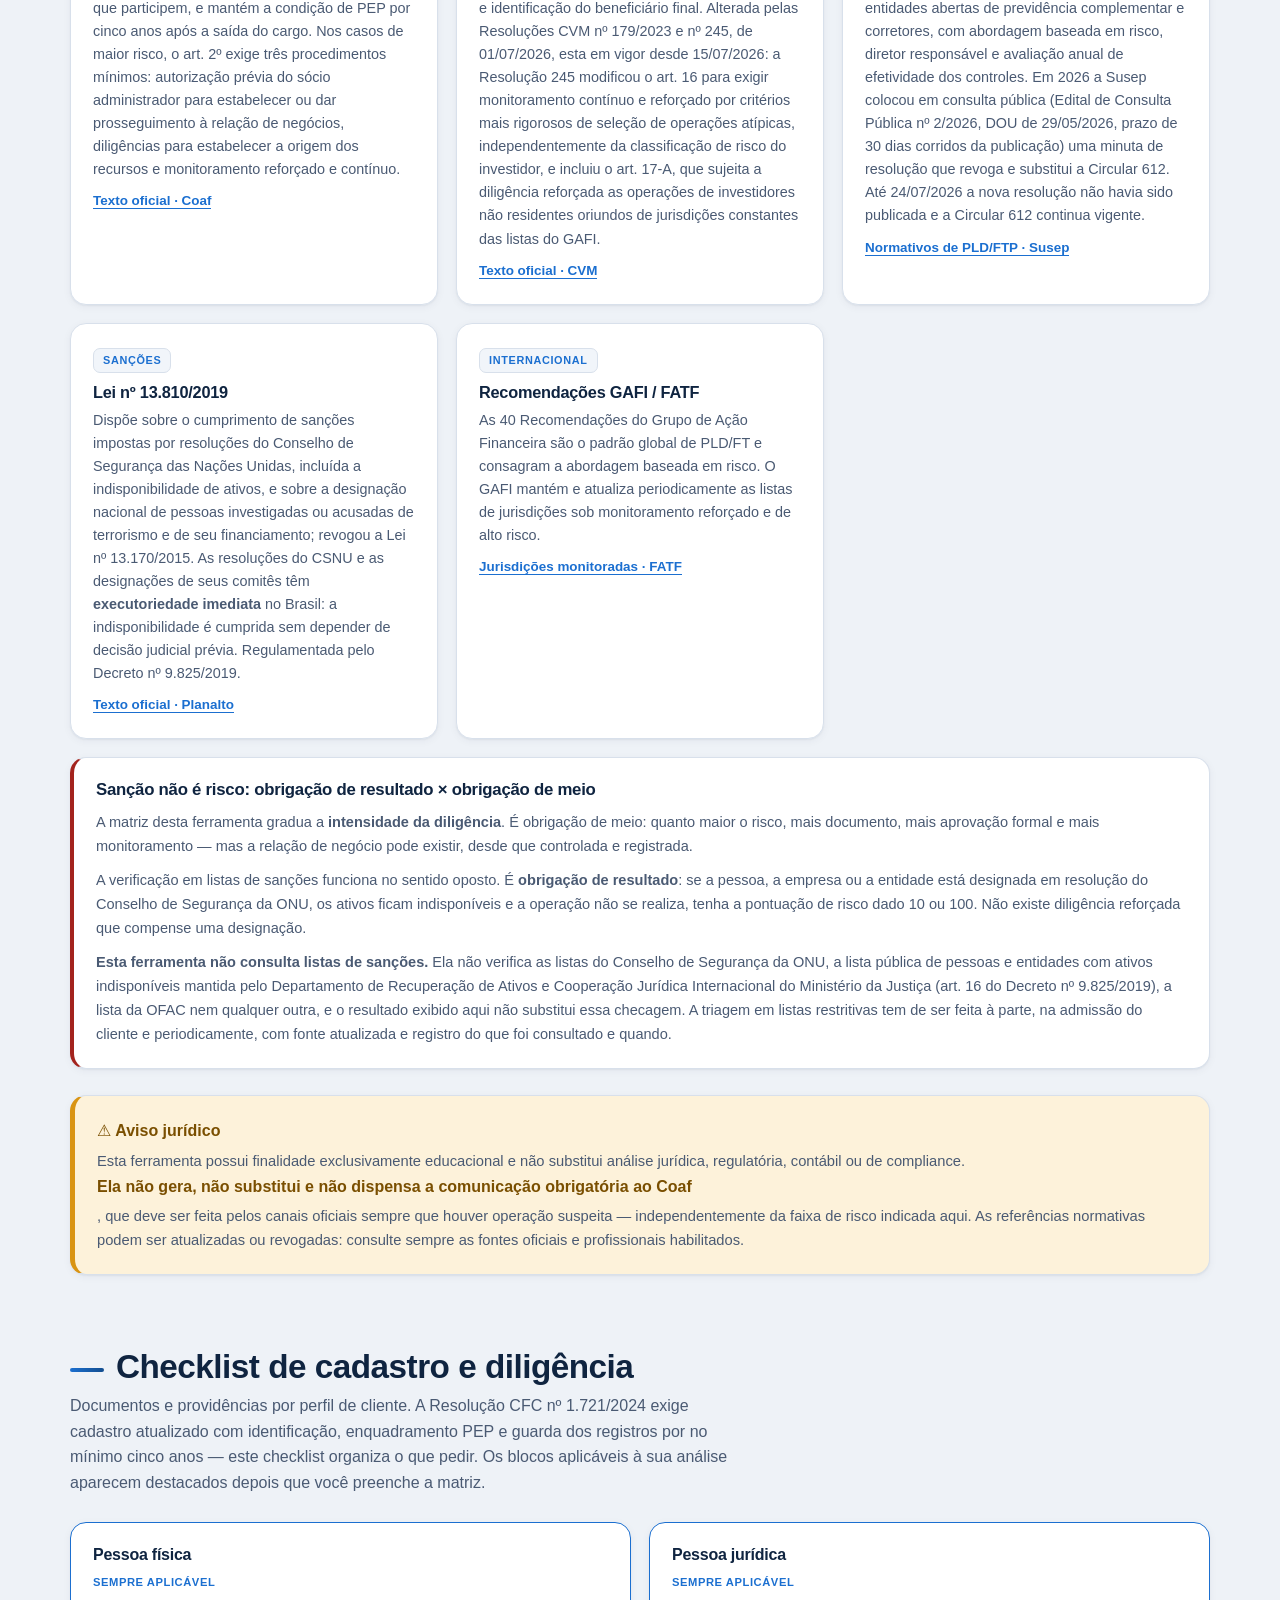
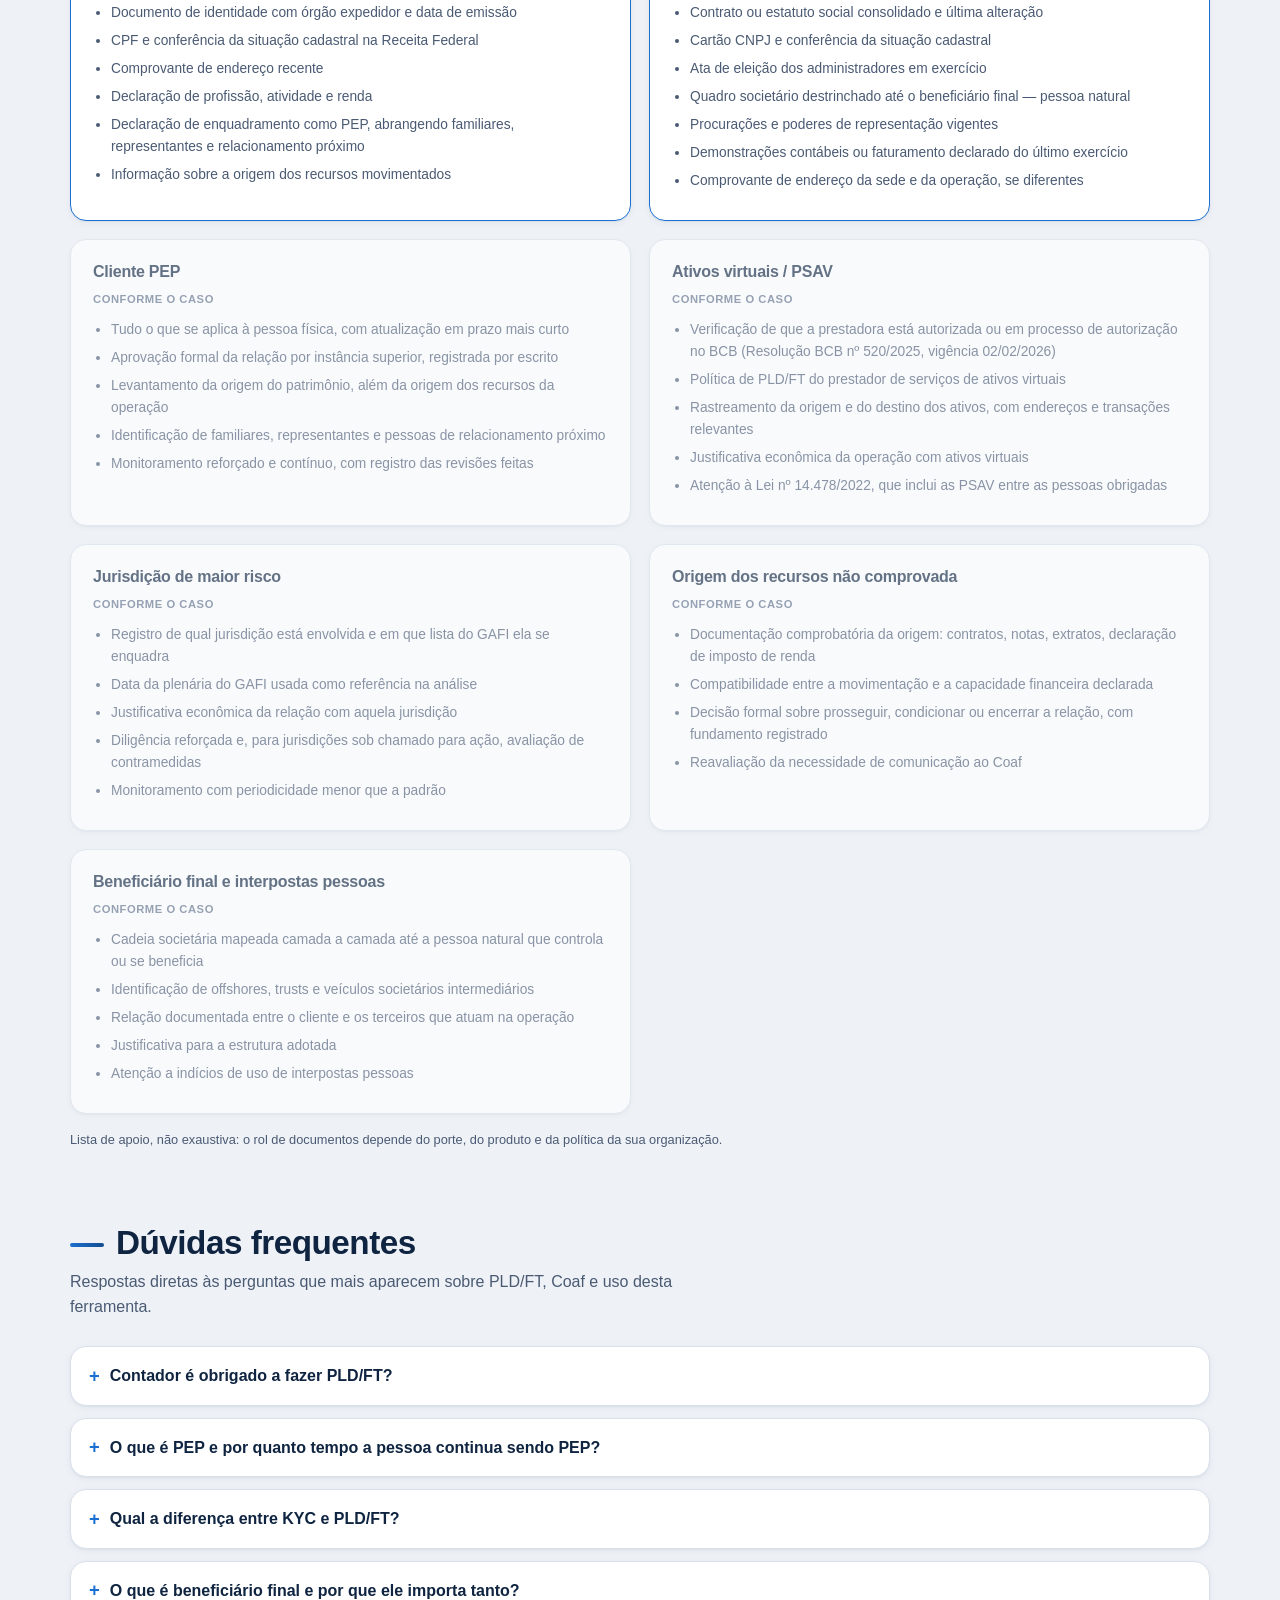
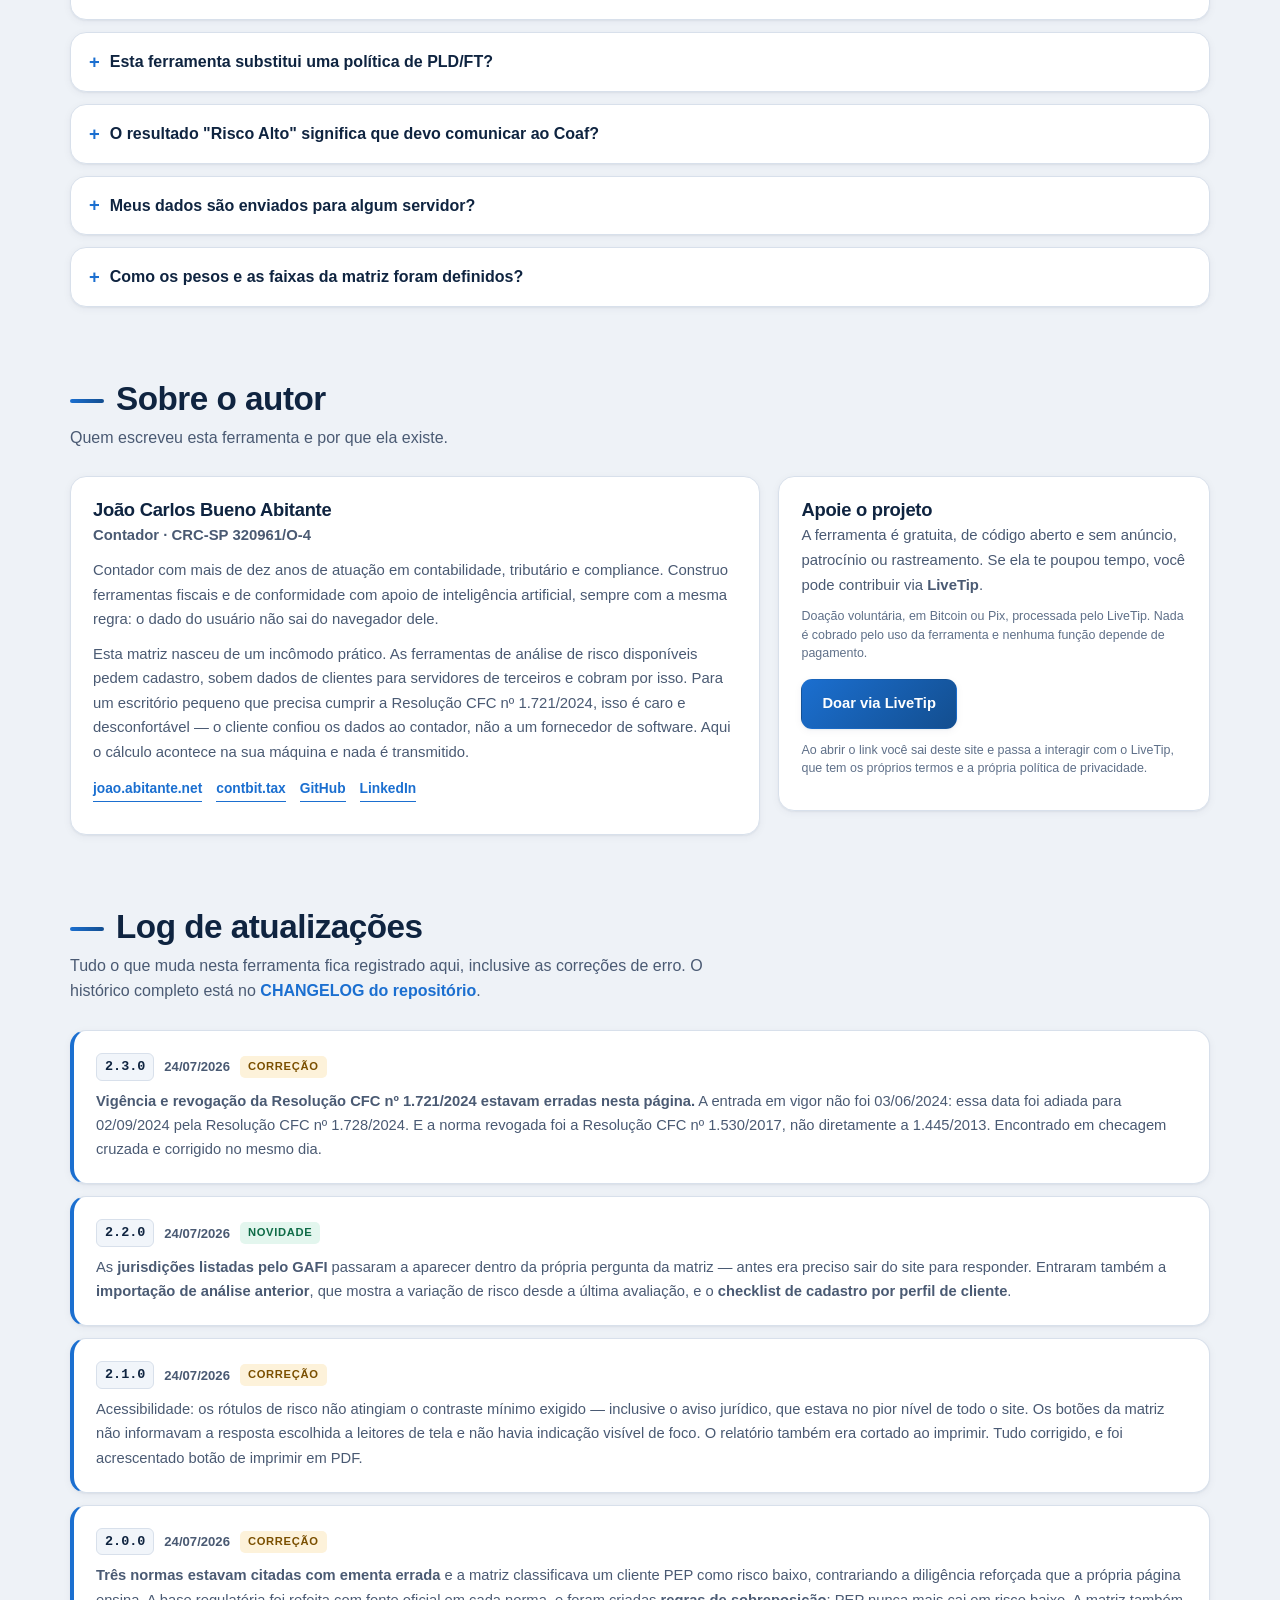
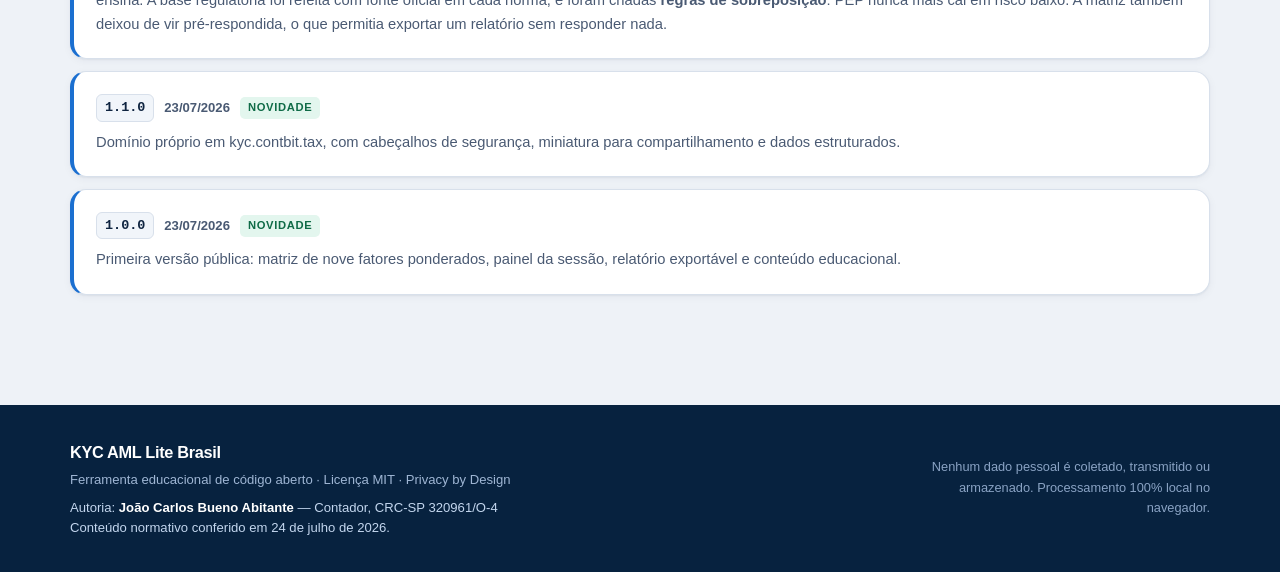
==== commit ca4fe16b: "feat: 5 normas na base regulatoria e card sobre sancoes Coaf 36/2021, Coaf 40/2021 (define PEP), CVM" ====
--- a/index.html
+++ b/index.html
@@ -26,10 +26,12 @@
   <meta property="og:image" content="https://kyc.contbit.tax/og.png" />
   <meta property="og:image:width" content="1200" />
   <meta property="og:image:height" content="630" />
+  <meta property="og:image:alt" content="KYC AML Lite Brasil — matriz de risco PLD/FT que roda no navegador, sem cadastro." />
   <meta name="twitter:card" content="summary_large_image" />
   <meta name="twitter:title" content="Matriz de Risco PLD/FT — análise KYC gratuita e sem cadastro" />
   <meta name="twitter:description" content="Avalie o risco PLD/FT de um cliente em 9 fatores. Grátis, sem cadastro, roda inteiro no seu navegador." />
   <meta name="twitter:image" content="https://kyc.contbit.tax/og.png" />
+  <meta name="twitter:image:alt" content="KYC AML Lite Brasil — matriz de risco PLD/FT que roda no navegador, sem cadastro." />
 
   <script type="application/ld+json">
   {
@@ -443,6 +445,12 @@
 .import-label { cursor: pointer; display: inline-flex; align-items: center; }
 .import-label:focus-within { outline: 3px solid var(--blue-500); outline-offset: 2px; }
 #importJson:focus-visible + .import-label, .sr-only:focus + .import-label { outline: 3px solid var(--blue-500); }
+/* Card de sanções */
+.sancoes-card { margin-top: 18px; border-left: 4px solid var(--high-solid); }
+.sancoes-card h3 { font-size: 1.05rem; margin-bottom: 10px; }
+.sancoes-card p { color: var(--text-soft); font-size: .91rem; line-height: 1.65; margin-bottom: 10px; }
+.sancoes-card p:last-child { margin-bottom: 0; }
+
 /* Sobre o autor e doação */
 .sobre-grid { display: grid; grid-template-columns: 1.6fr 1fr; gap: 18px; align-items: start; }
 .sobre-card h3 { font-size: 1.15rem; margin-bottom: 2px; }
@@ -911,11 +919,48 @@
           <p class="reg-fonte"><a href="https://www.bcb.gov.br/estabilidadefinanceira/buscanormas" target="_blank" rel="noopener noreferrer">Consultar no buscador de normas do BCB</a></p>
         </div>
         <div class="card reg-card">
+          <span class="reg-tag">Coaf</span>
+          <h3>Resolução Coaf nº 36/2021</h3>
+          <p>Disciplina as políticas, os procedimentos e os controles internos de PLD/FT/FPADM das pessoas obrigadas sob supervisão direta do Coaf — aquelas do art. 9º da Lei nº 9.613/1998 que não têm órgão regulador próprio. De 10/03/2021, com vigência desde 01/06/2021.</p>
+          <p class="reg-fonte"><a href="https://www.gov.br/coaf/pt-br/acesso-a-informacao/Institucional/a-atividade-de-supervisao/regulacao/supervisao/normas-1/resolucao-coaf-no-36-de-10-de-marco-de-2021" target="_blank" rel="noopener noreferrer">Texto oficial · Coaf</a></p>
+        </div>
+        <div class="card reg-card">
+          <span class="reg-tag">Coaf</span>
+          <h3>Resolução Coaf nº 40/2021</h3>
+          <p><strong>A norma que define quem é PEP</strong> — o fator de maior peso desta matriz. De 22/11/2021, em vigor desde 01/12/2021; revogou a Resolução Coaf nº 29/2017. Estende o tratamento a familiares, estreitos colaboradores e pessoas jurídicas de que participem, e mantém a condição de PEP por cinco anos após a saída do cargo. Nos casos de maior risco, o art. 2º exige três procedimentos mínimos: autorização prévia do sócio administrador para estabelecer ou dar prosseguimento à relação de negócios, diligências para estabelecer a origem dos recursos e monitoramento reforçado e contínuo.</p>
+          <p class="reg-fonte"><a href="https://www.gov.br/coaf/pt-br/acesso-a-informacao/Institucional/a-atividade-de-supervisao/regulacao/supervisao/normas-1/resolucao-coaf-no-40-de-22-de-novembro-de-2021" target="_blank" rel="noopener noreferrer">Texto oficial · Coaf</a></p>
+        </div>
+        <div class="card reg-card">
+          <span class="reg-tag">CVM</span>
+          <h3>Resolução CVM nº 50/2021</h3>
+          <p>Norma de PLD/FT/FPADM do mercado de valores mobiliários. De 31/08/2021 (DOU 02/09/2021); revogou a Instrução CVM nº 617/2019. Exige avaliação interna de risco periódica, controles internos, cadastro de clientes, diligência contínua e identificação do beneficiário final. Alterada pelas Resoluções CVM nº 179/2023 e nº 245, de 01/07/2026, esta em vigor desde 15/07/2026: a Resolução 245 modificou o art. 16 para exigir monitoramento contínuo e reforçado por critérios mais rigorosos de seleção de operações atípicas, independentemente da classificação de risco do investidor, e incluiu o art. 17-A, que sujeita a diligência reforçada as operações de investidores não residentes oriundos de jurisdições constantes das listas do GAFI.</p>
+          <p class="reg-fonte"><a href="https://conteudo.cvm.gov.br/legislacao/resolucoes/resol050.html" target="_blank" rel="noopener noreferrer">Texto oficial · CVM</a></p>
+        </div>
+        <div class="card reg-card">
+          <span class="reg-tag">Susep</span>
+          <h3>Circular Susep nº 612/2020</h3>
+          <p>Norma de PLD/FT do setor de seguros. De 18/08/2020, com vigência plena desde 03/05/2021; alterada pelas Circulares Susep nº 622/2021 e nº 705/2024. Alcança seguradoras, sociedades de capitalização, resseguradores, entidades abertas de previdência complementar e corretores, com abordagem baseada em risco, diretor responsável e avaliação anual de efetividade dos controles. Em 2026 a Susep colocou em consulta pública (Edital de Consulta Pública nº 2/2026, DOU de 29/05/2026, prazo de 30 dias corridos da publicação) uma minuta de resolução que revoga e substitui a Circular 612. Até 24/07/2026 a nova resolução não havia sido publicada e a Circular 612 continua vigente.</p>
+          <p class="reg-fonte"><a href="https://www.gov.br/susep/pt-br/assuntos/cidadao/pldftp/normativos-de-pldftp" target="_blank" rel="noopener noreferrer">Normativos de PLD/FTP · Susep</a></p>
+        </div>
+        <div class="card reg-card">
+          <span class="reg-tag">Sanções</span>
+          <h3>Lei nº 13.810/2019</h3>
+          <p>Dispõe sobre o cumprimento de sanções impostas por resoluções do Conselho de Segurança das Nações Unidas, incluída a indisponibilidade de ativos, e sobre a designação nacional de pessoas investigadas ou acusadas de terrorismo e de seu financiamento; revogou a Lei nº 13.170/2015. As resoluções do CSNU e as designações de seus comitês têm <strong>executoriedade imediata</strong> no Brasil: a indisponibilidade é cumprida sem depender de decisão judicial prévia. Regulamentada pelo Decreto nº 9.825/2019.</p>
+          <p class="reg-fonte"><a href="https://www.planalto.gov.br/ccivil_03/_ato2019-2022/2019/lei/L13810.htm" target="_blank" rel="noopener noreferrer">Texto oficial · Planalto</a></p>
+        </div>
+        <div class="card reg-card">
           <span class="reg-tag">Internacional</span>
           <h3>Recomendações GAFI / FATF</h3>
           <p>As 40 Recomendações do Grupo de Ação Financeira são o padrão global de PLD/FT e consagram a abordagem baseada em risco. O GAFI mantém e atualiza periodicamente as listas de jurisdições sob monitoramento reforçado e de alto risco.</p>
           <p class="reg-fonte"><a href="https://www.fatf-gafi.org/en/publications/High-risk-and-other-monitored-jurisdictions.html" target="_blank" rel="noopener noreferrer">Jurisdições monitoradas · FATF</a></p>
         </div>
+      </div>
+
+      <div class="card sancoes-card">
+        <h3>Sanção não é risco: obrigação de resultado × obrigação de meio</h3>
+        <p>A matriz desta ferramenta gradua a <strong>intensidade da diligência</strong>. É obrigação de meio: quanto maior o risco, mais documento, mais aprovação formal e mais monitoramento — mas a relação de negócio pode existir, desde que controlada e registrada.</p>
+        <p>A verificação em listas de sanções funciona no sentido oposto. É <strong>obrigação de resultado</strong>: se a pessoa, a empresa ou a entidade está designada em resolução do Conselho de Segurança da ONU, os ativos ficam indisponíveis e a operação não se realiza, tenha a pontuação de risco dado 10 ou 100. Não existe diligência reforçada que compense uma designação.</p>
+        <p><strong>Esta ferramenta não consulta listas de sanções.</strong> Ela não verifica as listas do Conselho de Segurança da ONU, a lista pública de pessoas e entidades com ativos indisponíveis mantida pelo Departamento de Recuperação de Ativos e Cooperação Jurídica Internacional do Ministério da Justiça (art. 16 do Decreto nº 9.825/2019), a lista da OFAC nem qualquer outra, e o resultado exibido aqui não substitui essa checagem. A triagem em listas restritivas tem de ser feita à parte, na admissão do cliente e periodicamente, com fonte atualizada e registro do que foi consultado e quando.</p>
       </div>
 
       <div class="disclaimer card" role="note" id="aviso-juridico">
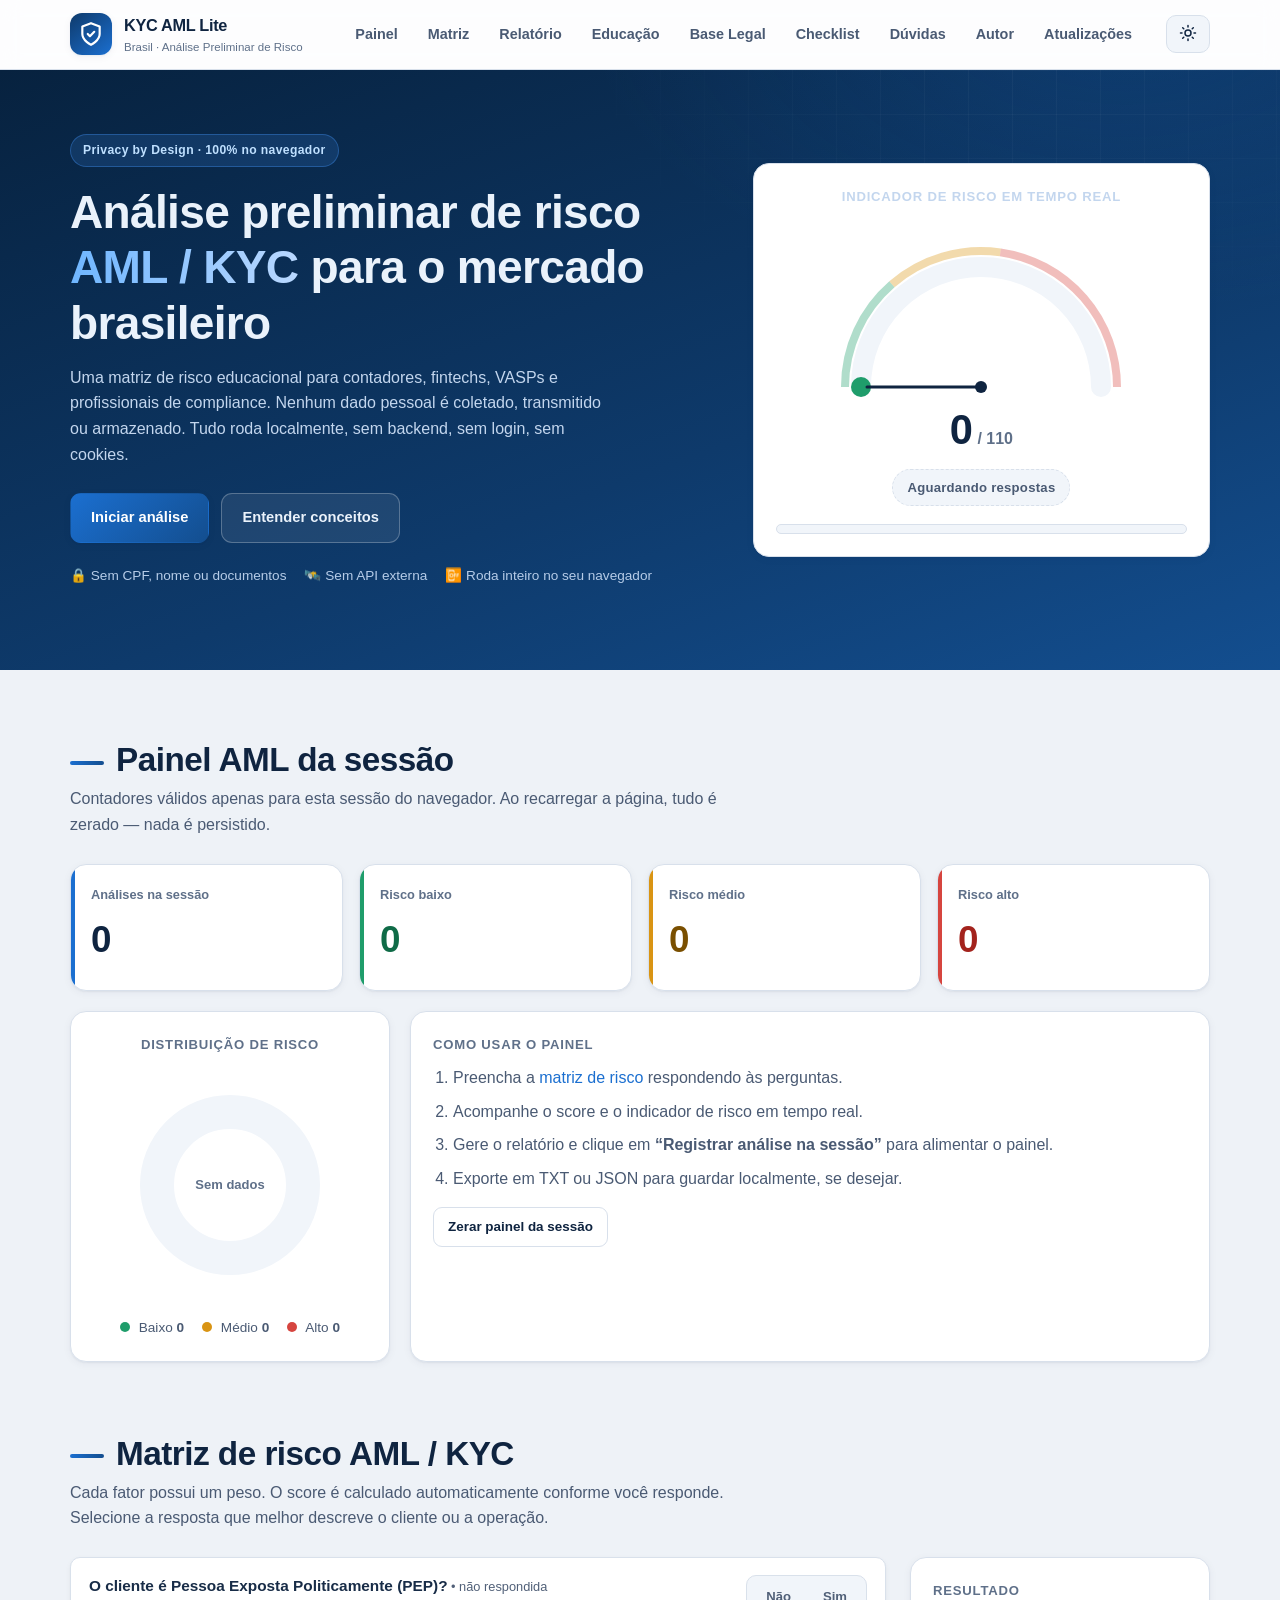
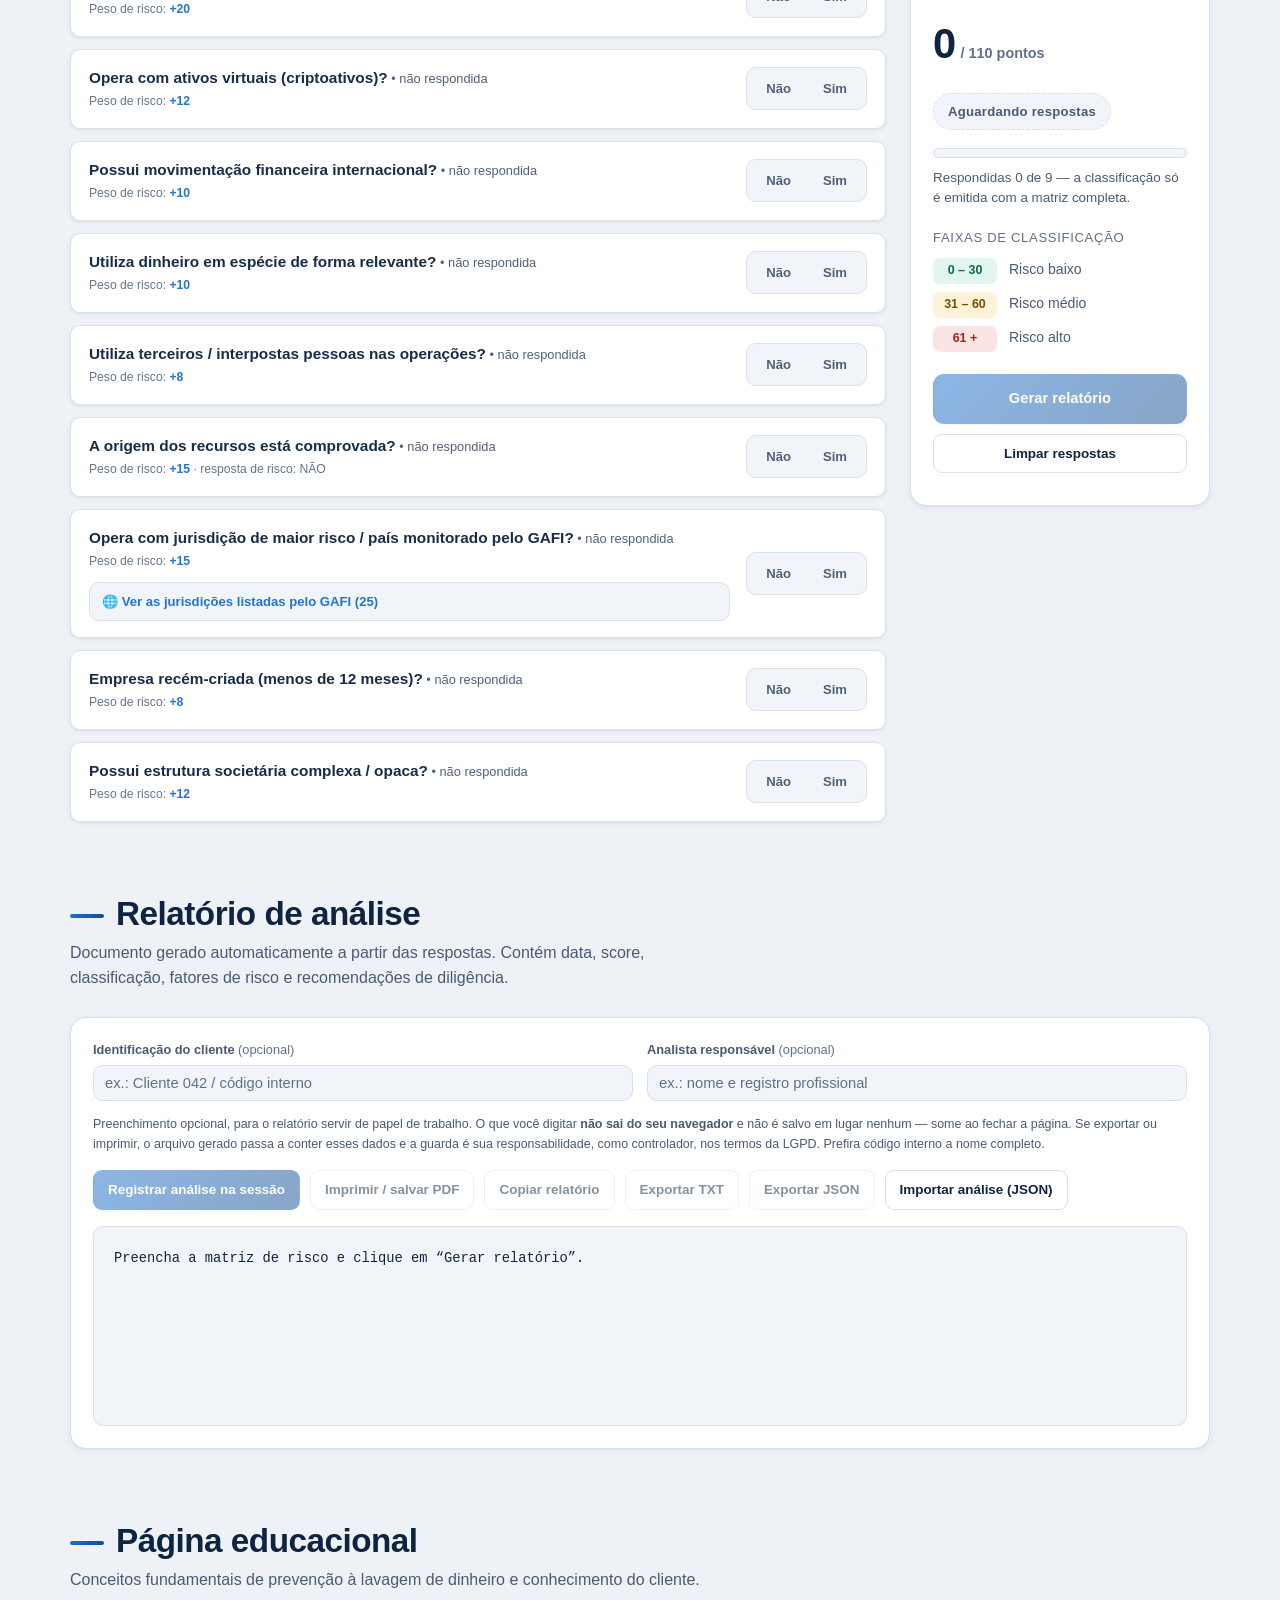
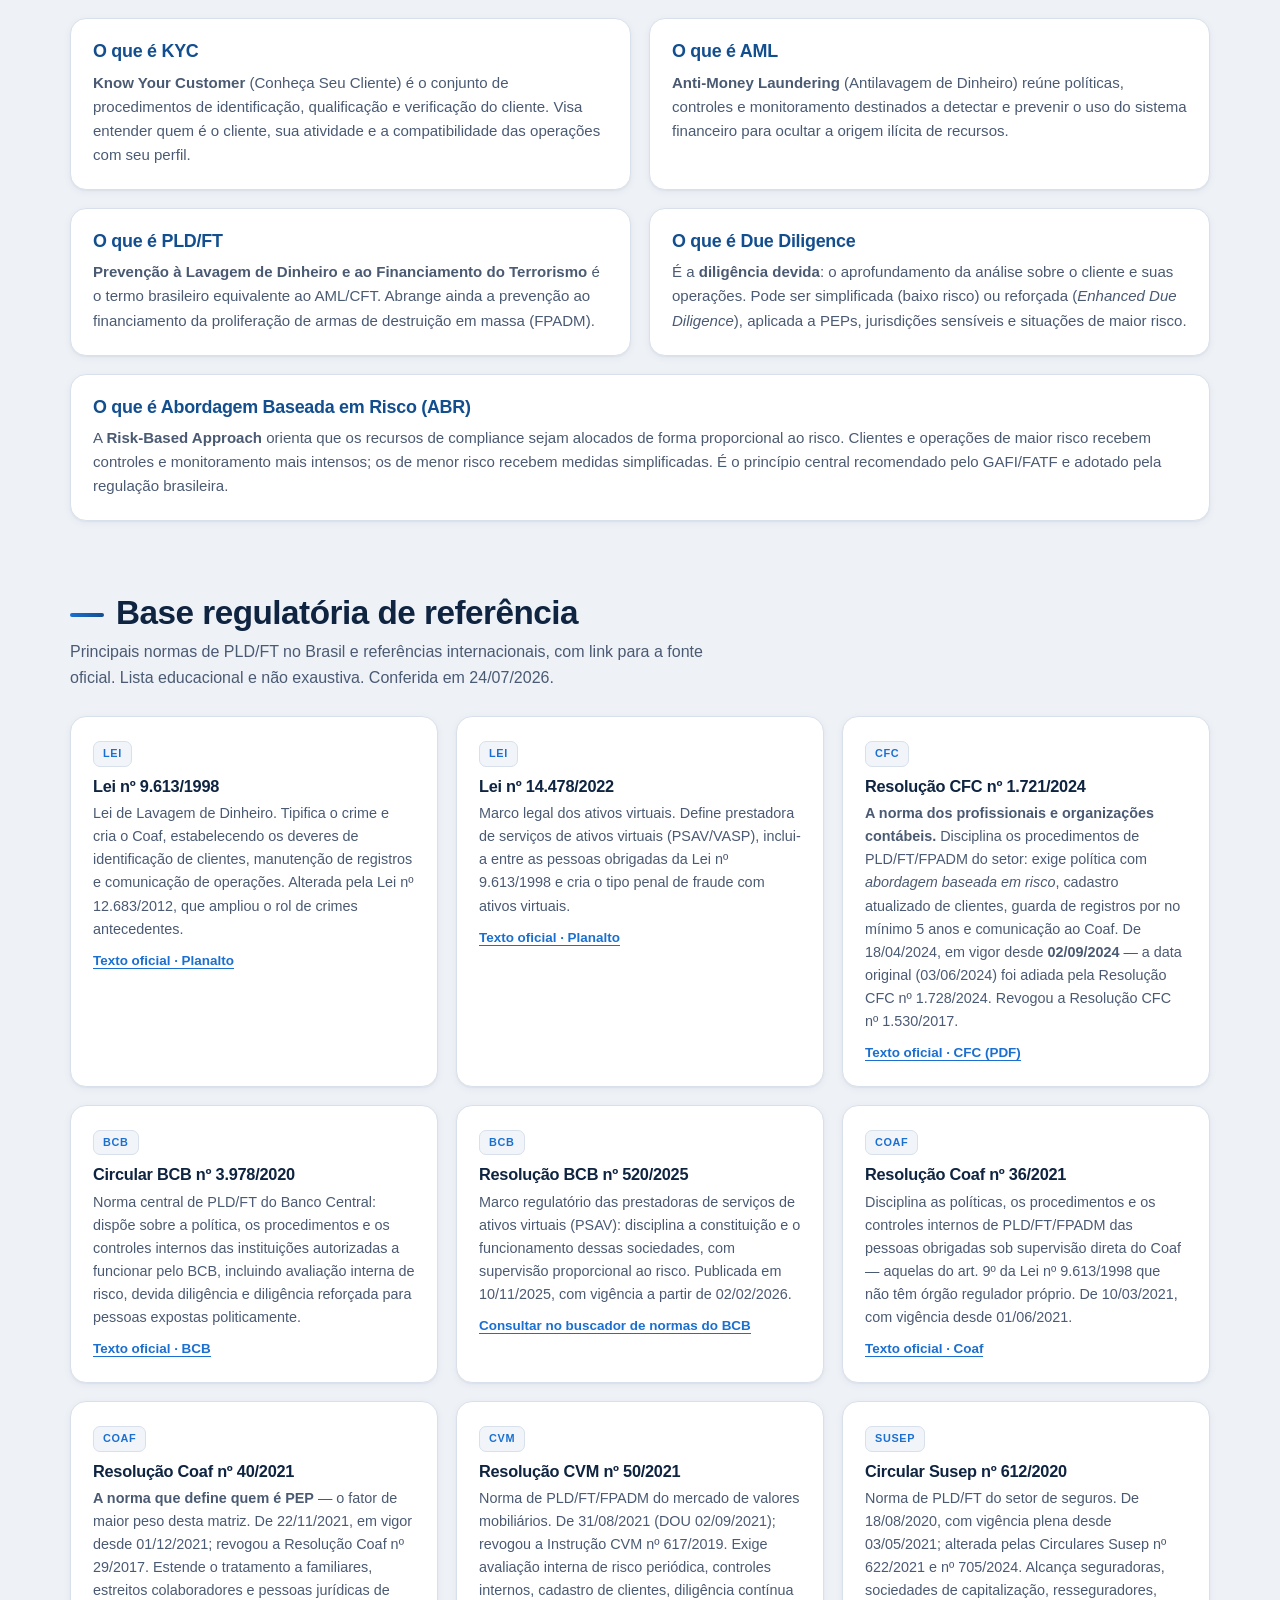
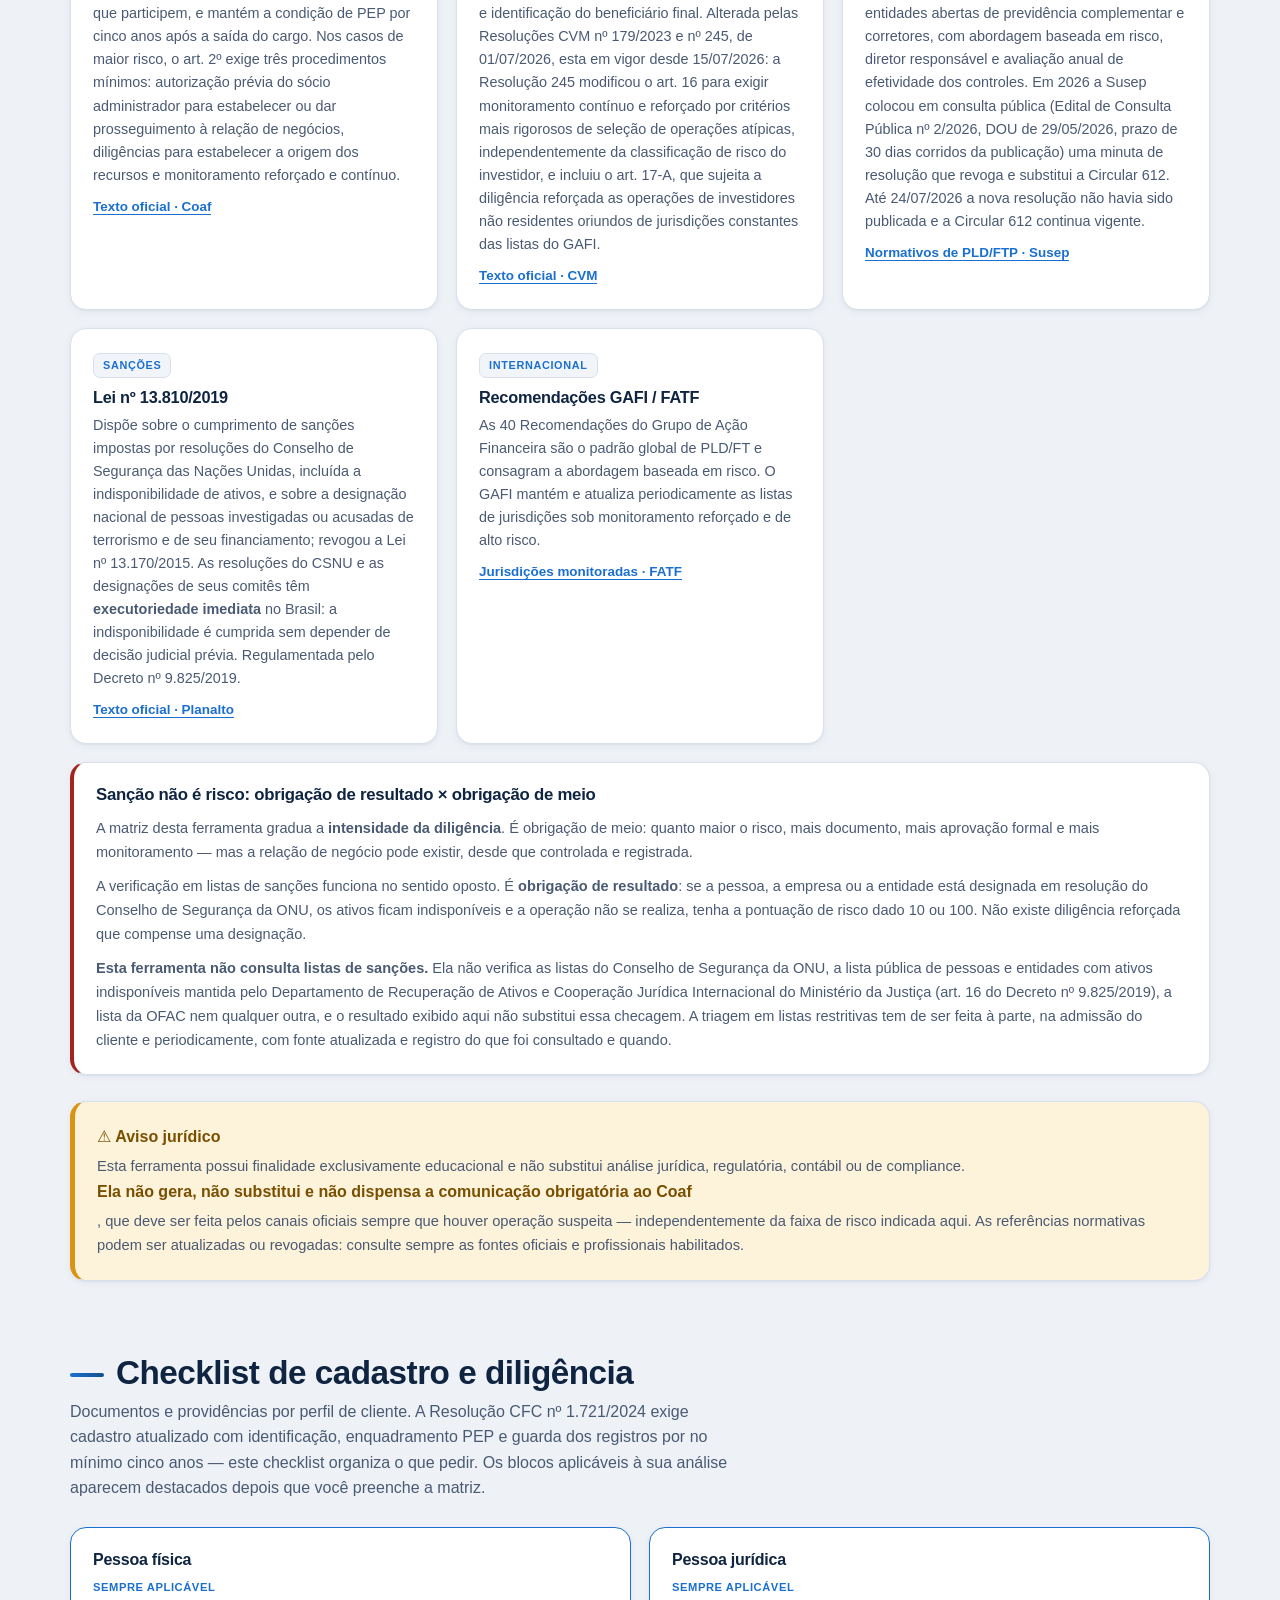
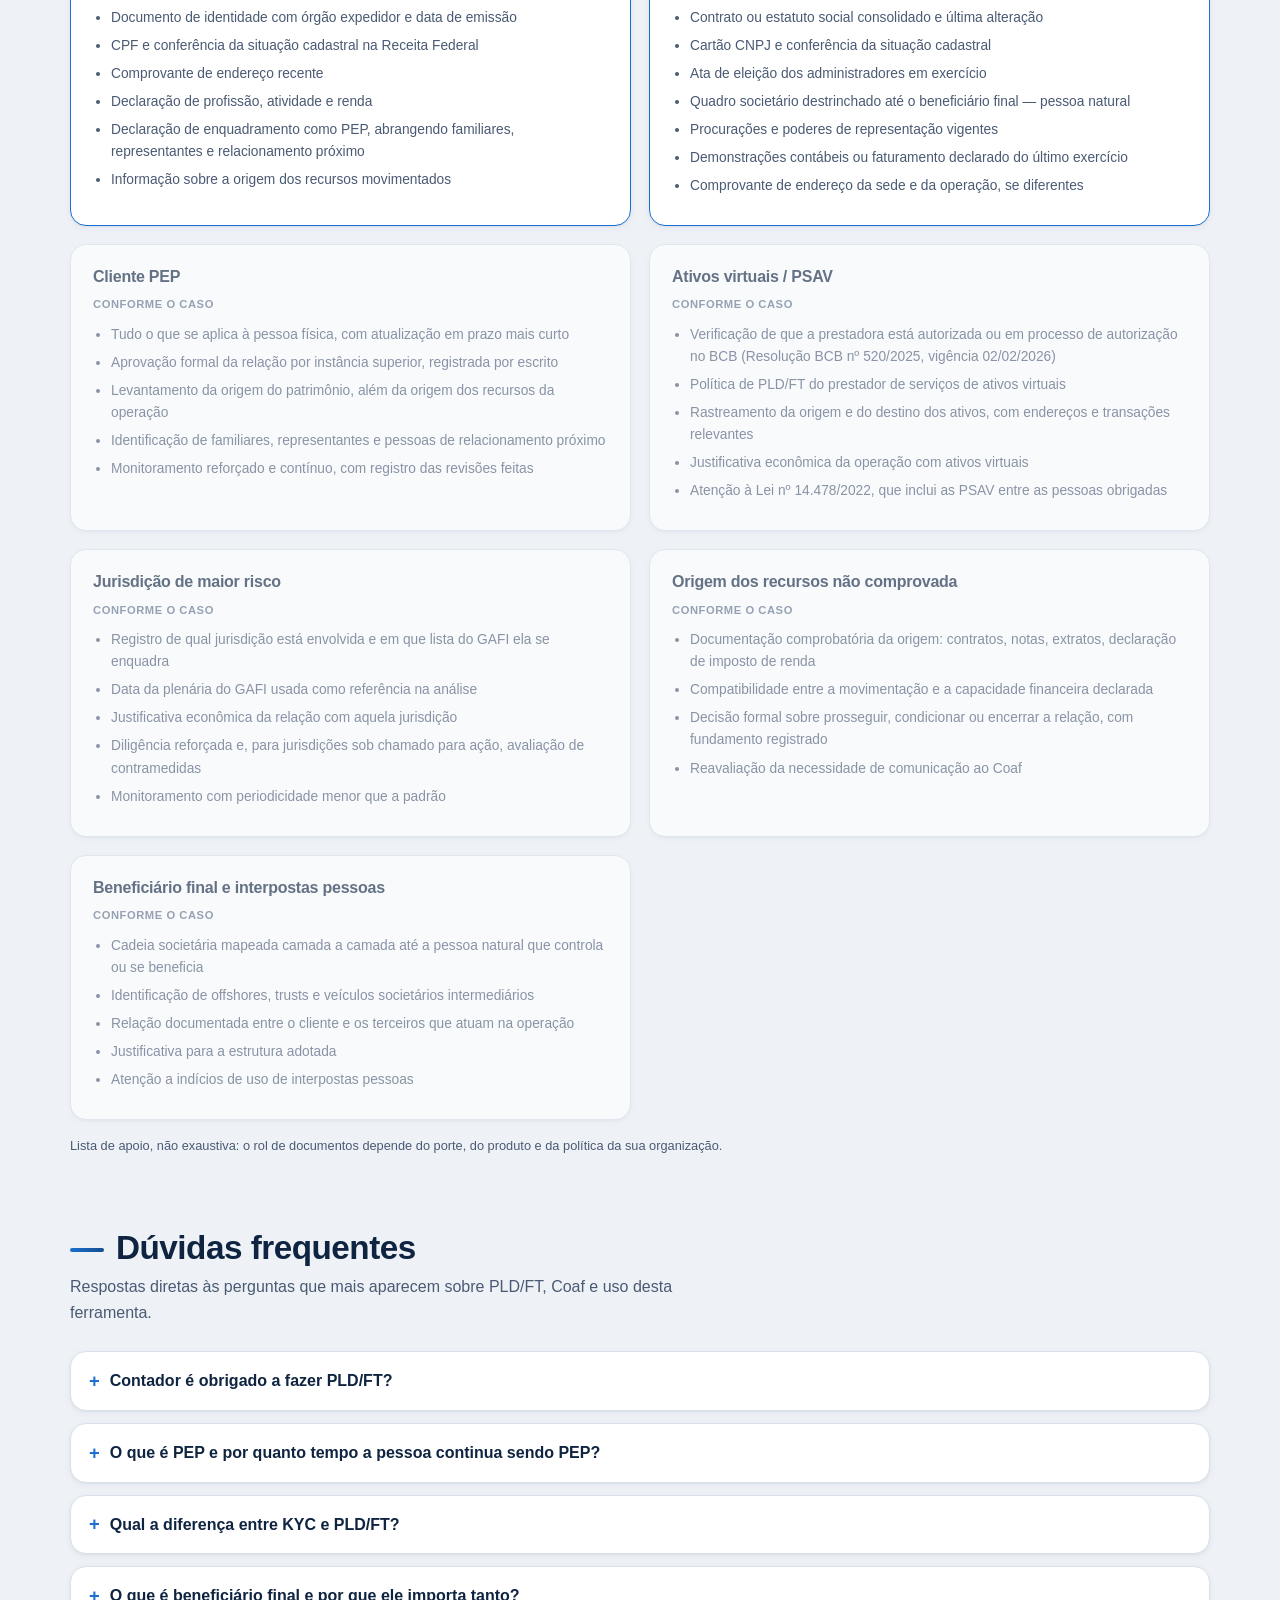
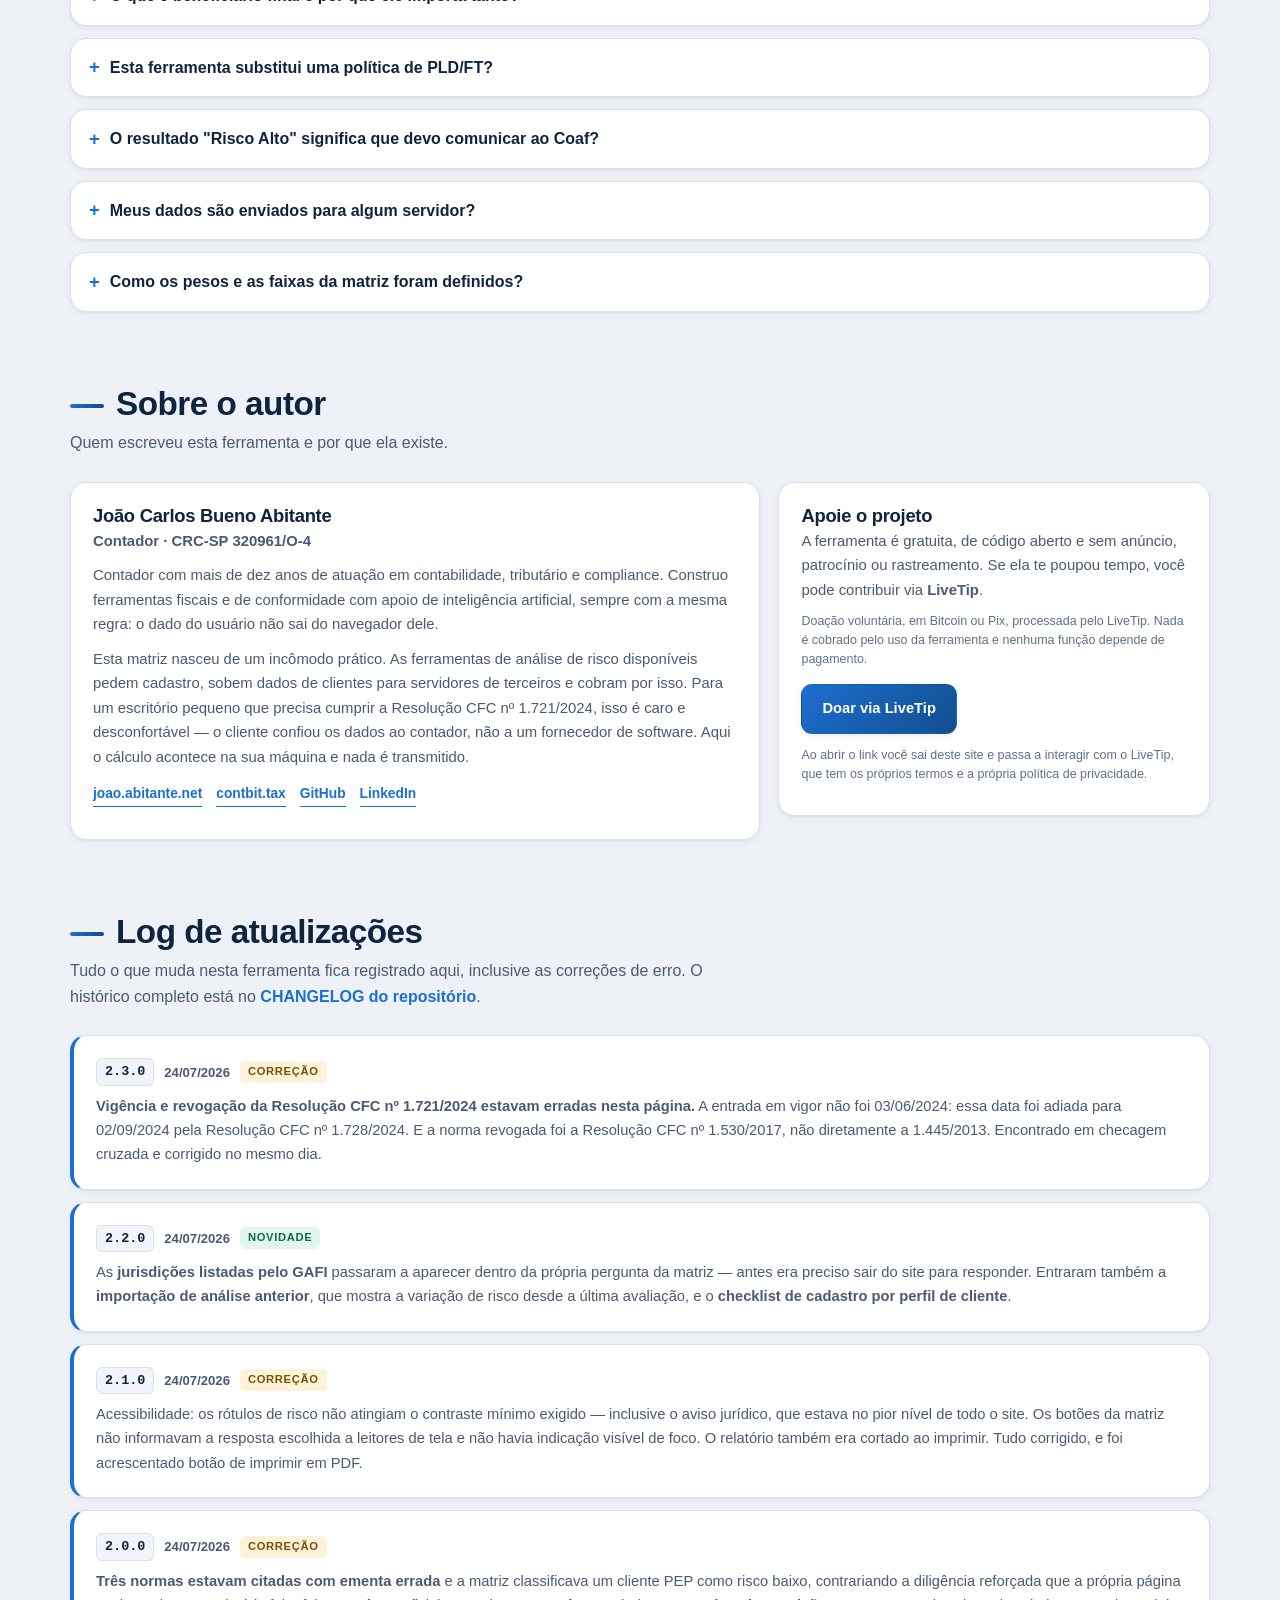
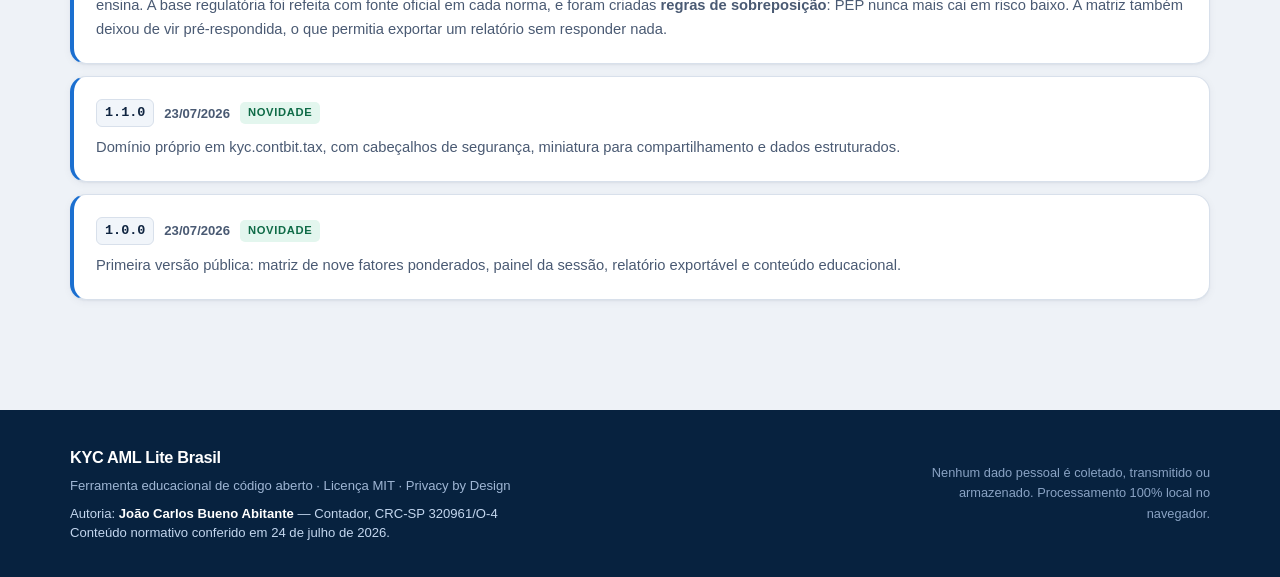
==== commit fed308a4: "fix: outline de headings sem rotulo de widget Cinco rotulos de painel (h3/h4) viraram <p> com a mesm" ====
--- a/index.html
+++ b/index.html
@@ -704,7 +704,7 @@
       </div>
 
       <div class="hero-gauge card">
-        <h3 class="card-mini-title">Indicador de risco em tempo real</h3>
+        <p class="card-mini-title">Indicador de risco em tempo real</p>
         <canvas id="gaugeCanvas" width="300" height="190" role="img" aria-label="Medidor de risco"></canvas>
         <div class="gauge-readout">
           <span id="gaugeScore" class="gauge-score">0</span>
@@ -748,7 +748,7 @@
 
       <div class="dash-bottom">
         <div class="card chart-card">
-          <h3 class="card-mini-title">Distribuição de risco</h3>
+          <p class="card-mini-title">Distribuição de risco</p>
           <canvas id="donutCanvas" width="240" height="240" role="img" aria-label="Distribuição de risco da sessão"></canvas>
           <ul class="chart-legend">
             <li><span class="dot dot-low"></span> Baixo <b id="legLow">0</b></li>
@@ -757,7 +757,7 @@
           </ul>
         </div>
         <div class="card dash-note">
-          <h3 class="card-mini-title">Como usar o painel</h3>
+          <p class="card-mini-title">Como usar o painel</p>
           <ol class="howto">
             <li>Preencha a <a href="#matriz">matriz de risco</a> respondendo às perguntas.</li>
             <li>Acompanhe o score e o indicador de risco em tempo real.</li>
@@ -781,7 +781,7 @@
         <form id="riskForm" class="matrix-form" autocomplete="off"></form>
 
         <aside class="matrix-side card">
-          <h3 class="card-mini-title">Resultado</h3>
+          <p class="card-mini-title">Resultado</p>
           <div class="side-score">
             <span id="sideScore" class="side-score-value">0</span>
             <span class="side-score-max">/ 110 pontos</span>
@@ -793,7 +793,7 @@
           <p id="revisaoBox" class="revisao-box" role="note" hidden></p>
           <div id="overrideBox" class="override-box" role="note" hidden></div>
 
-          <h4 class="side-sub">Faixas de classificação</h4>
+          <p class="side-sub">Faixas de classificação</p>
           <ul class="bands">
             <li><span class="band-chip band-low">0 – 30</span> Risco baixo</li>
             <li><span class="band-chip band-med">31 – 60</span> Risco médio</li>
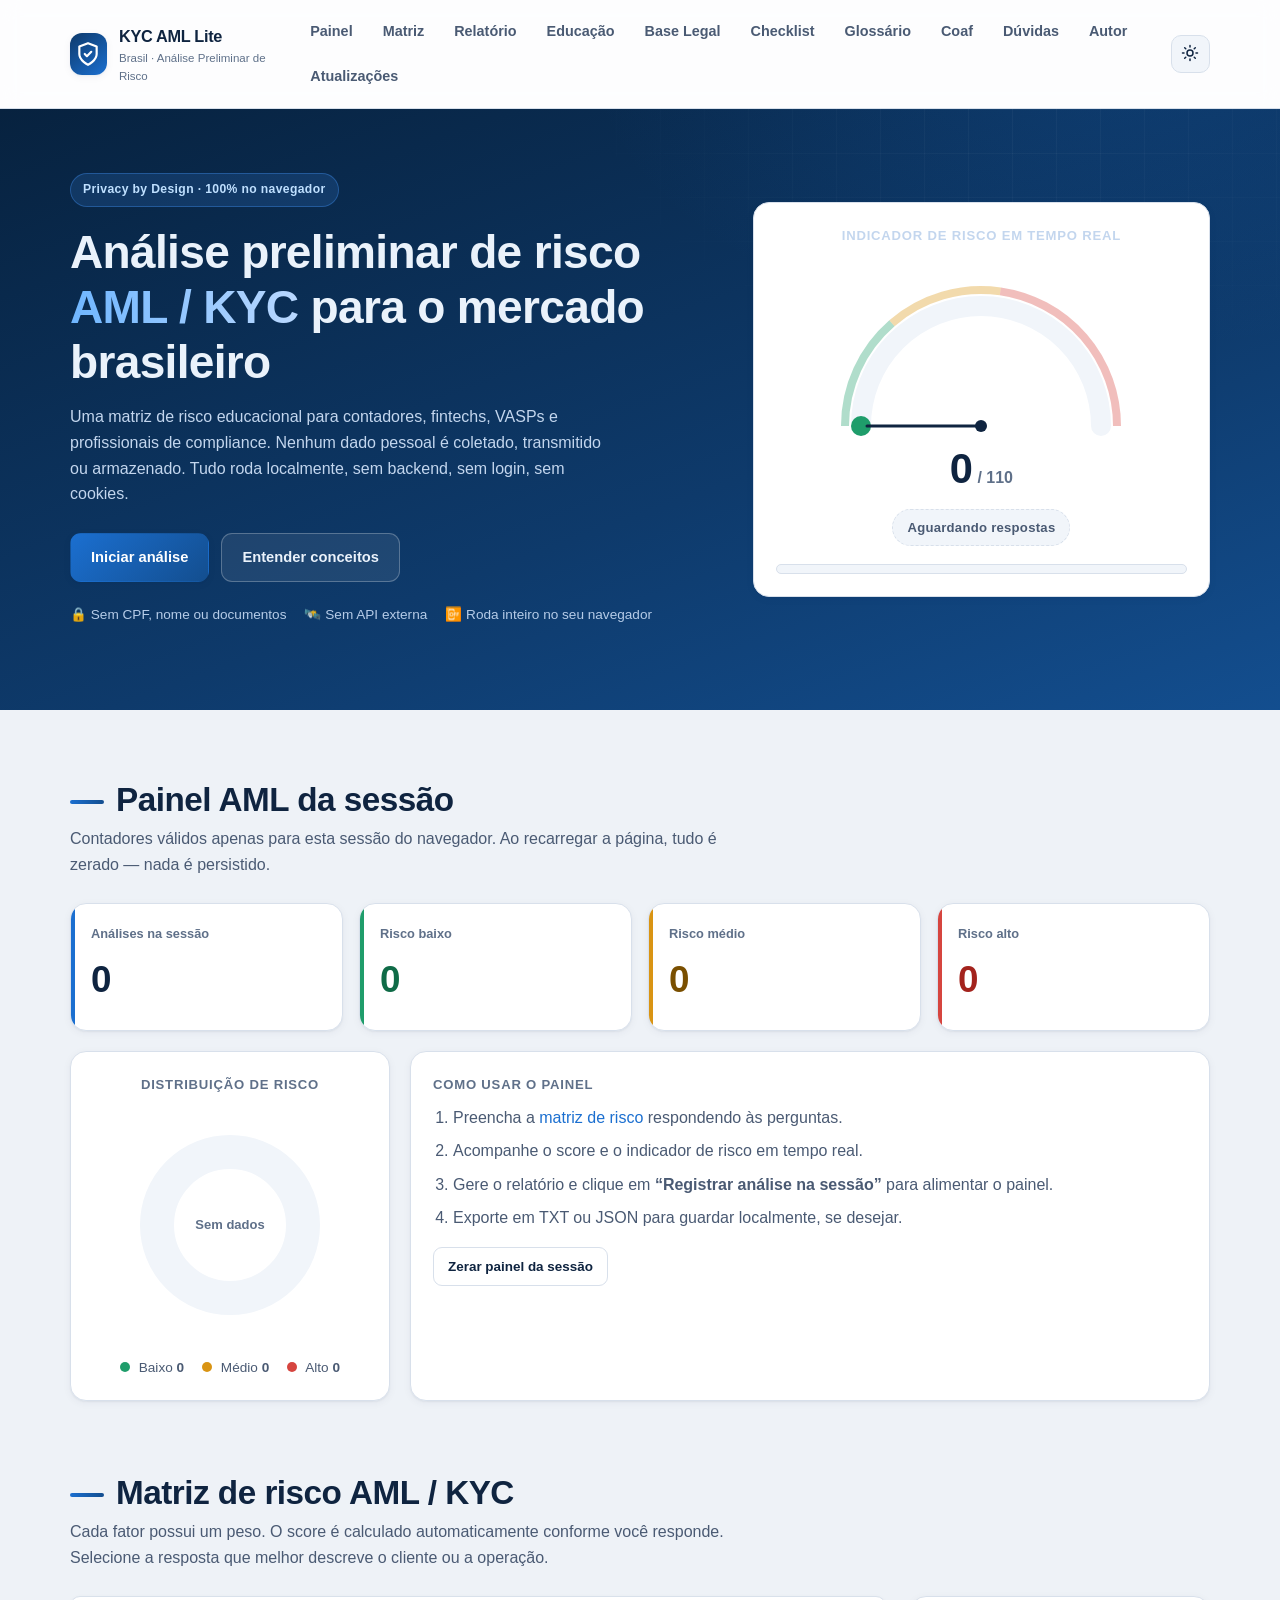
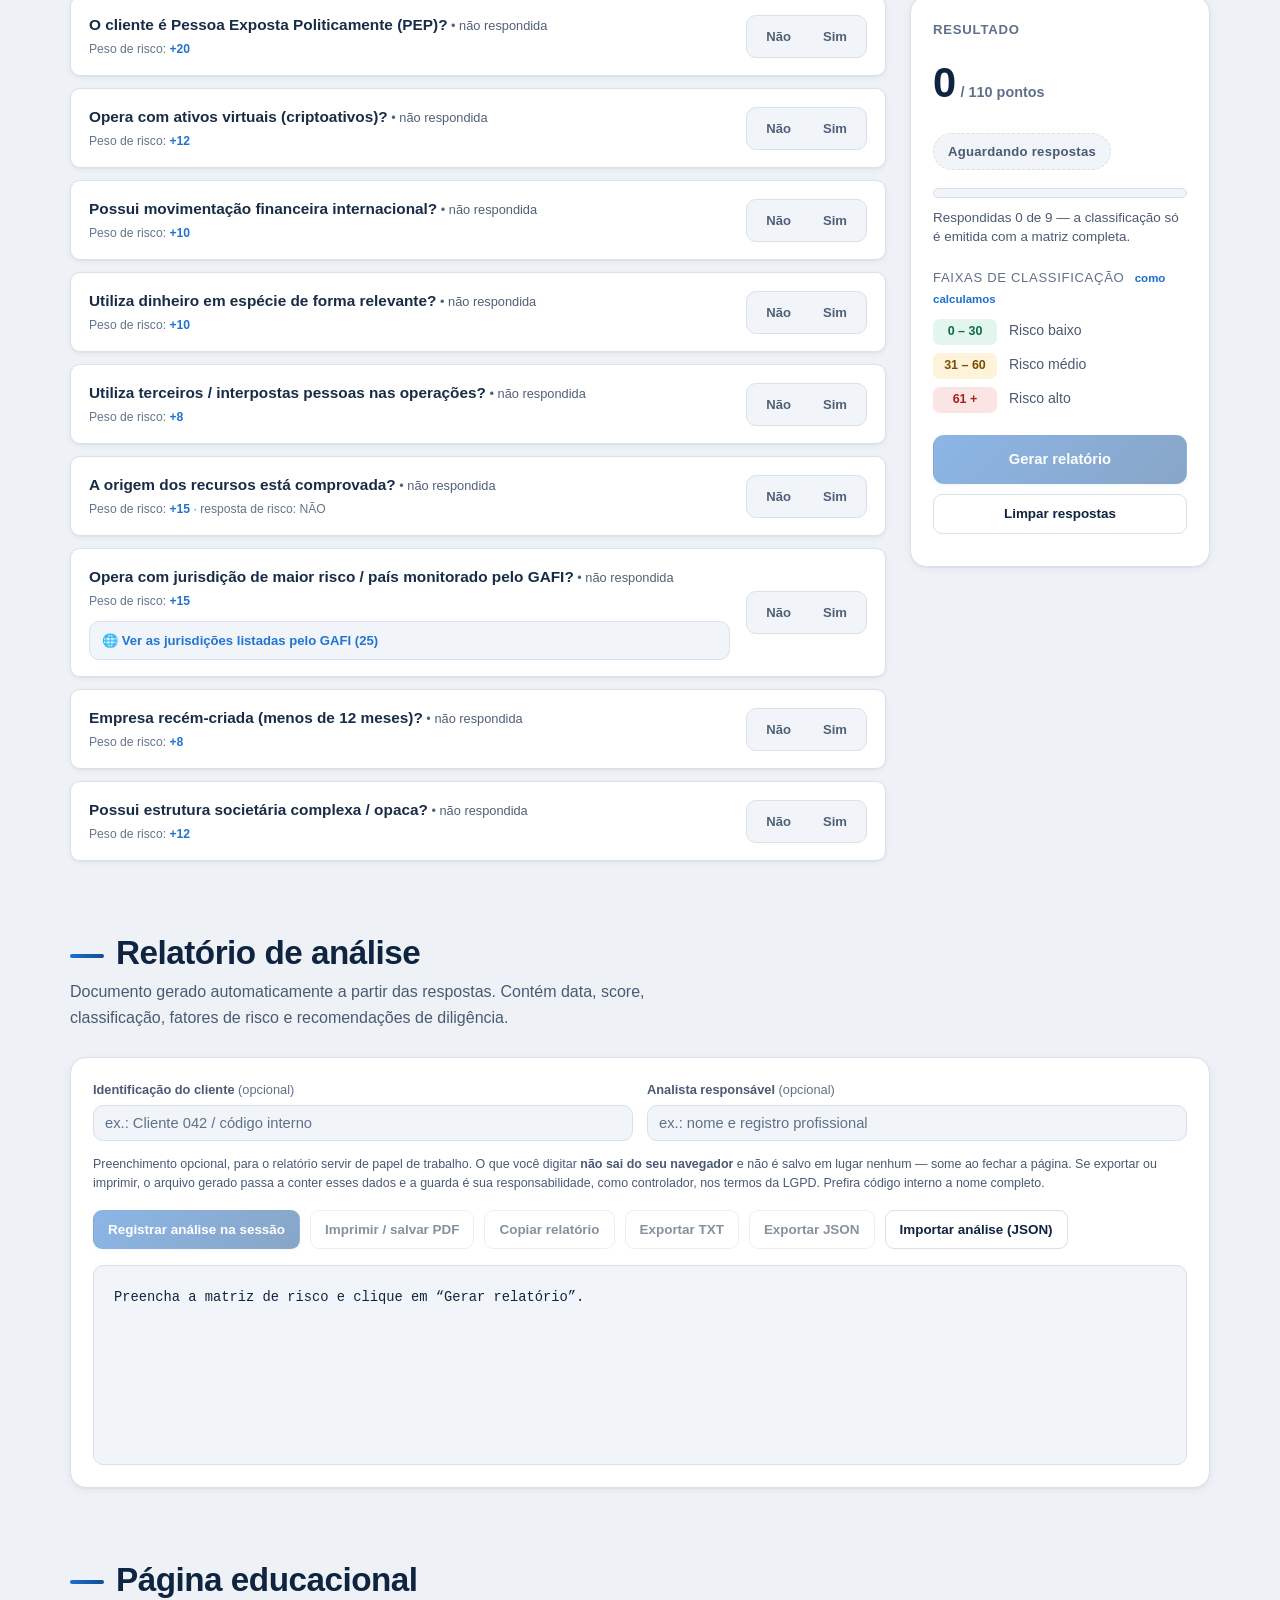
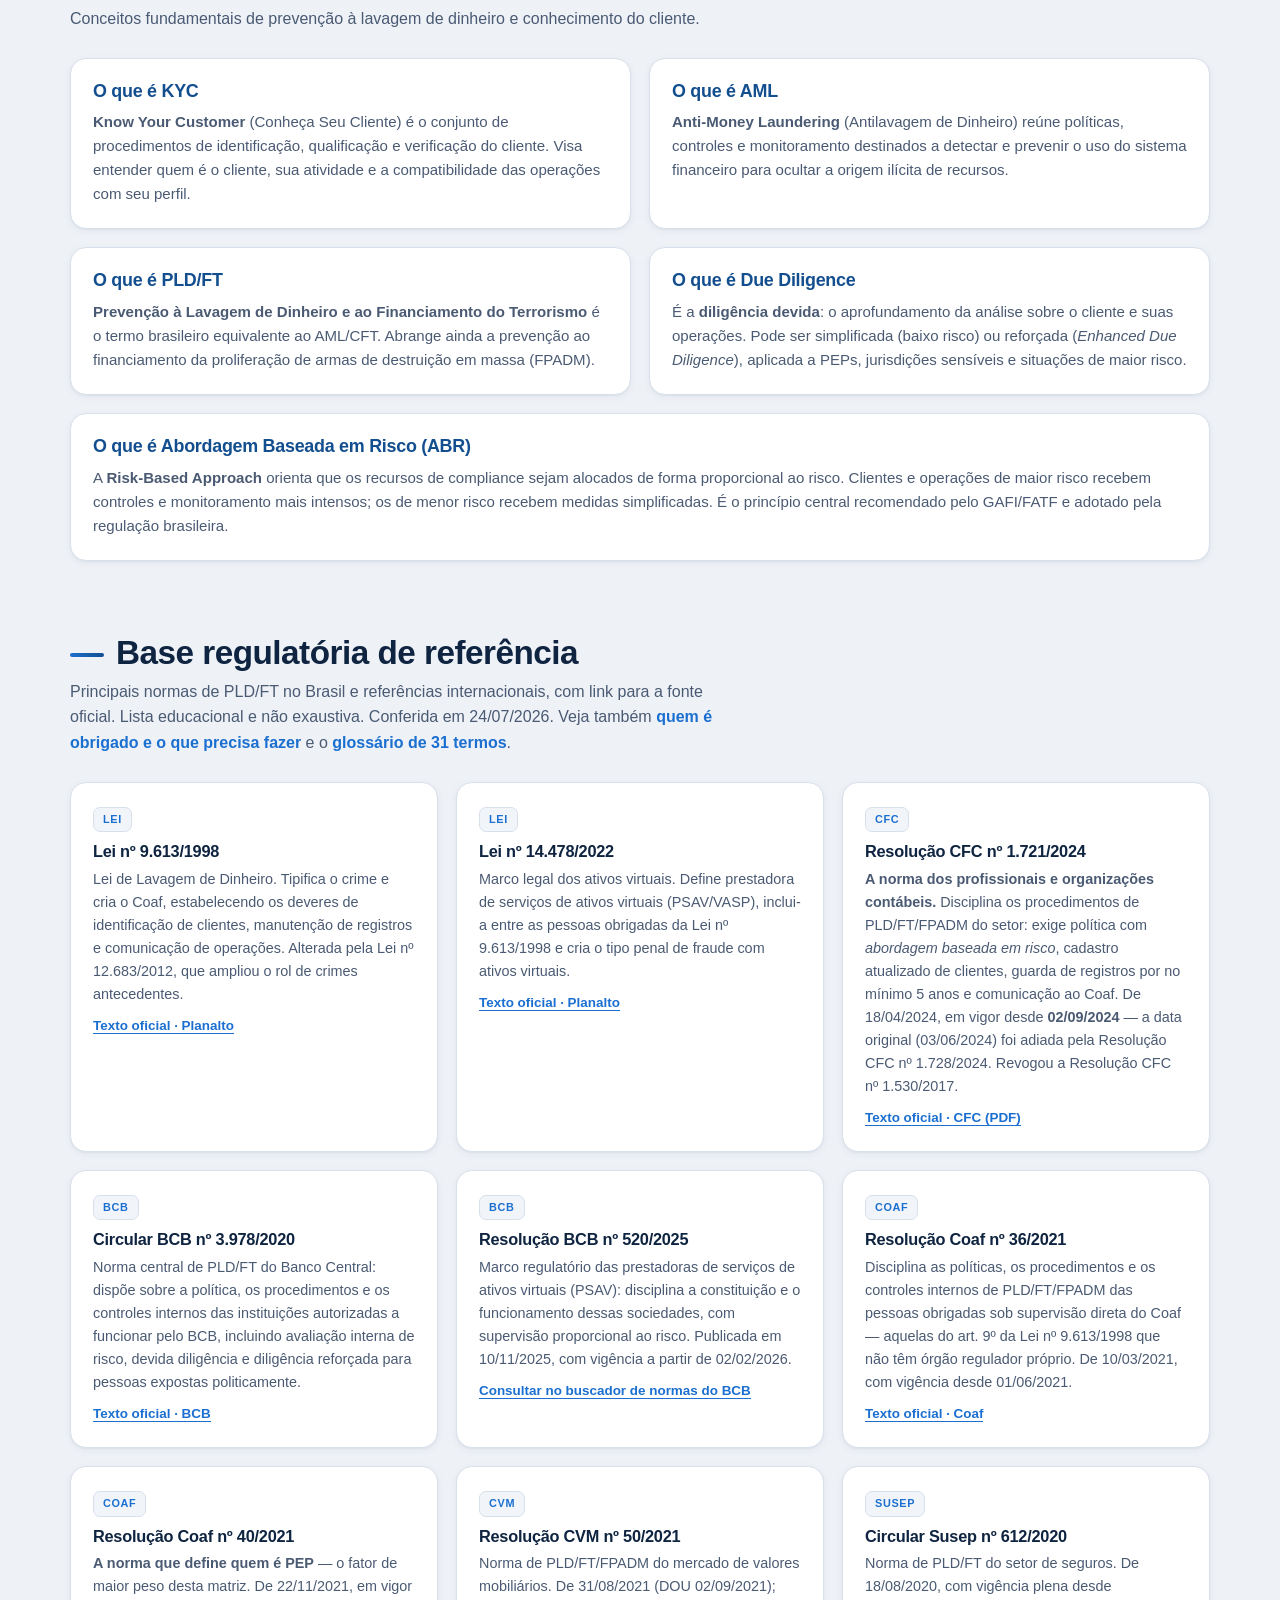
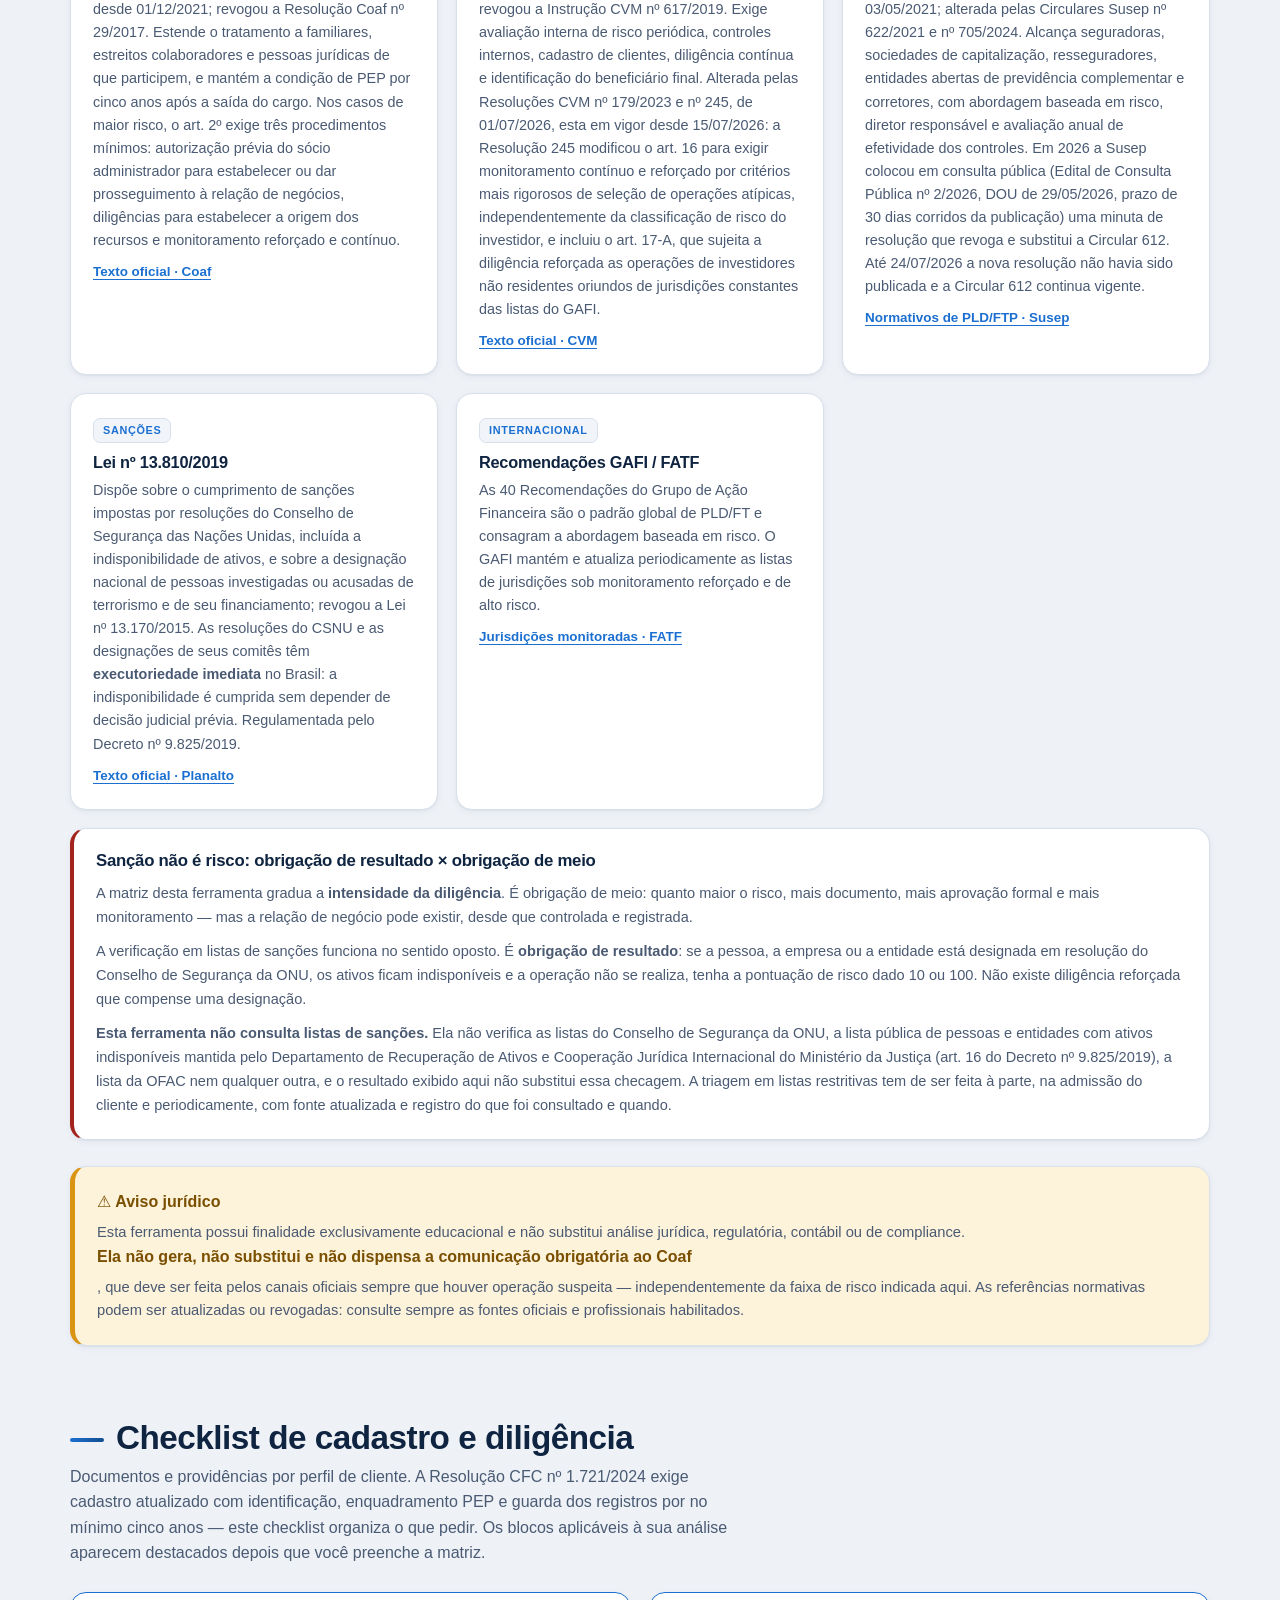
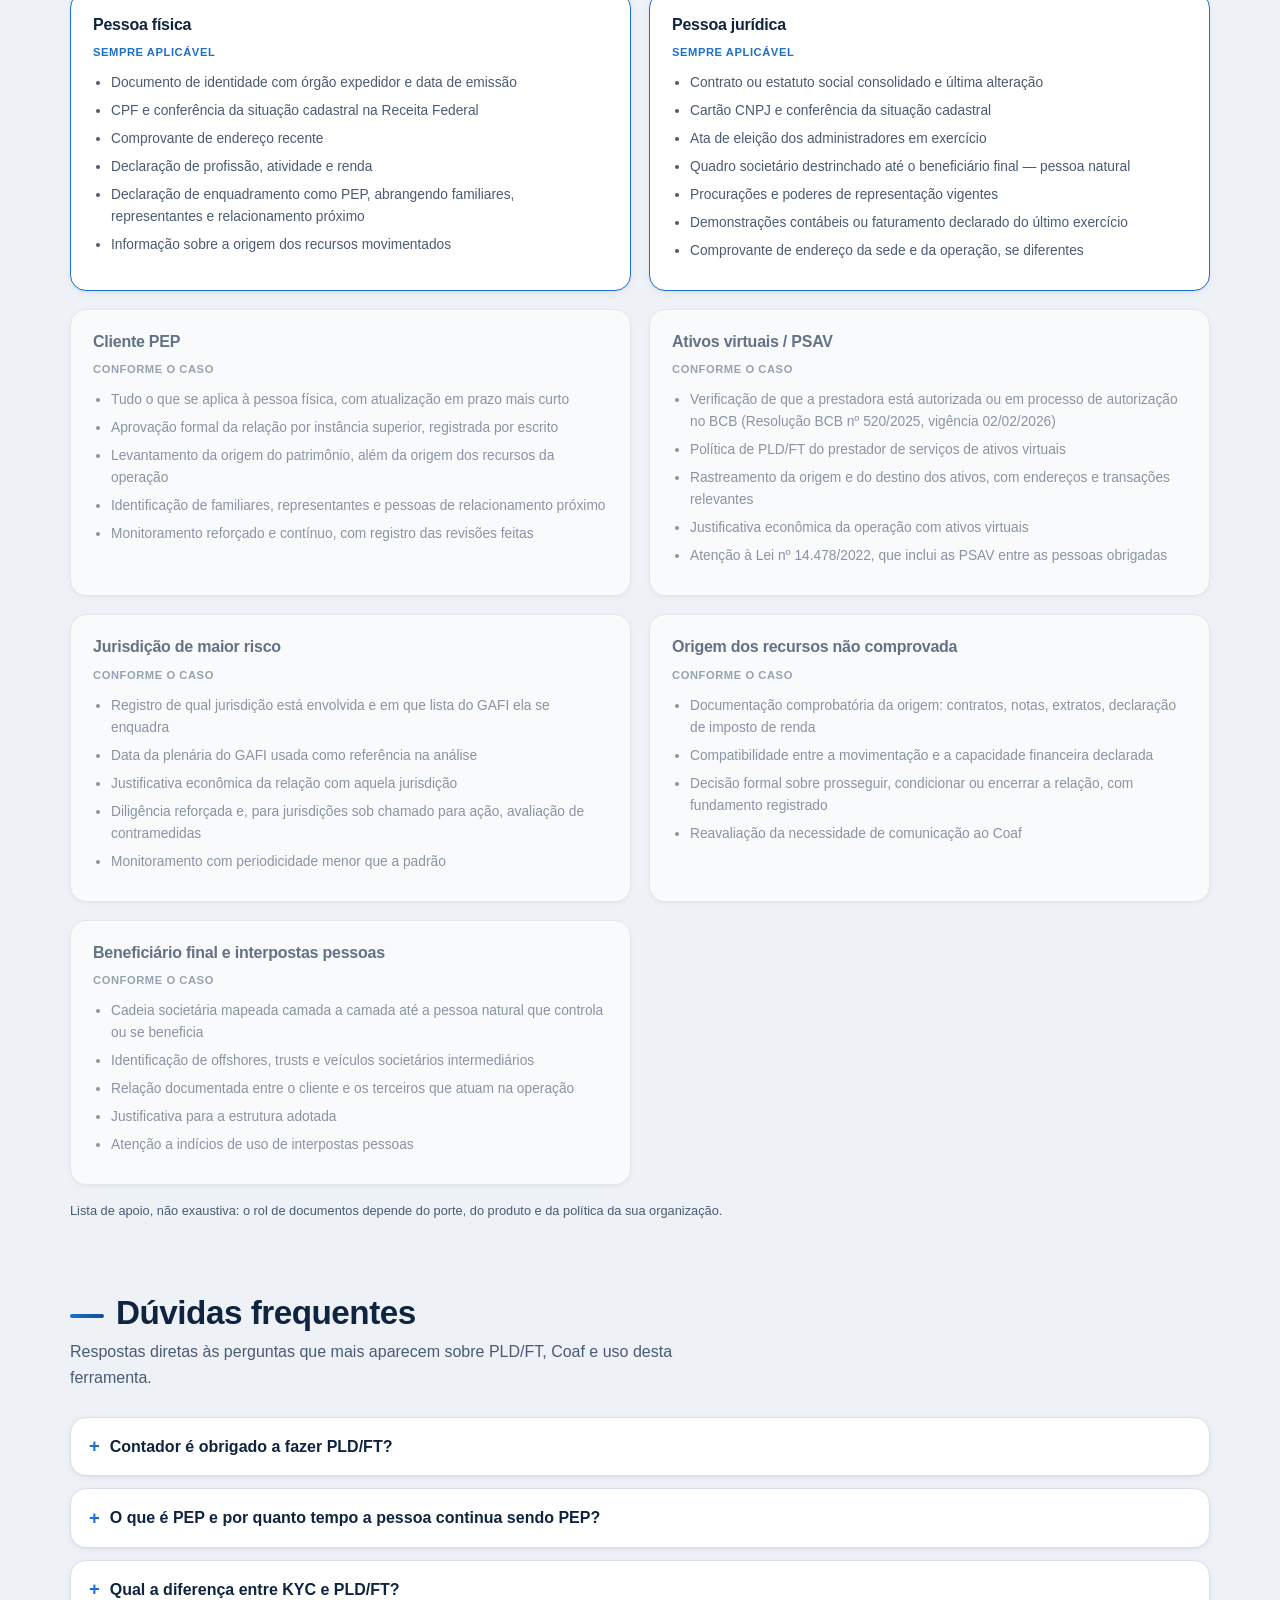
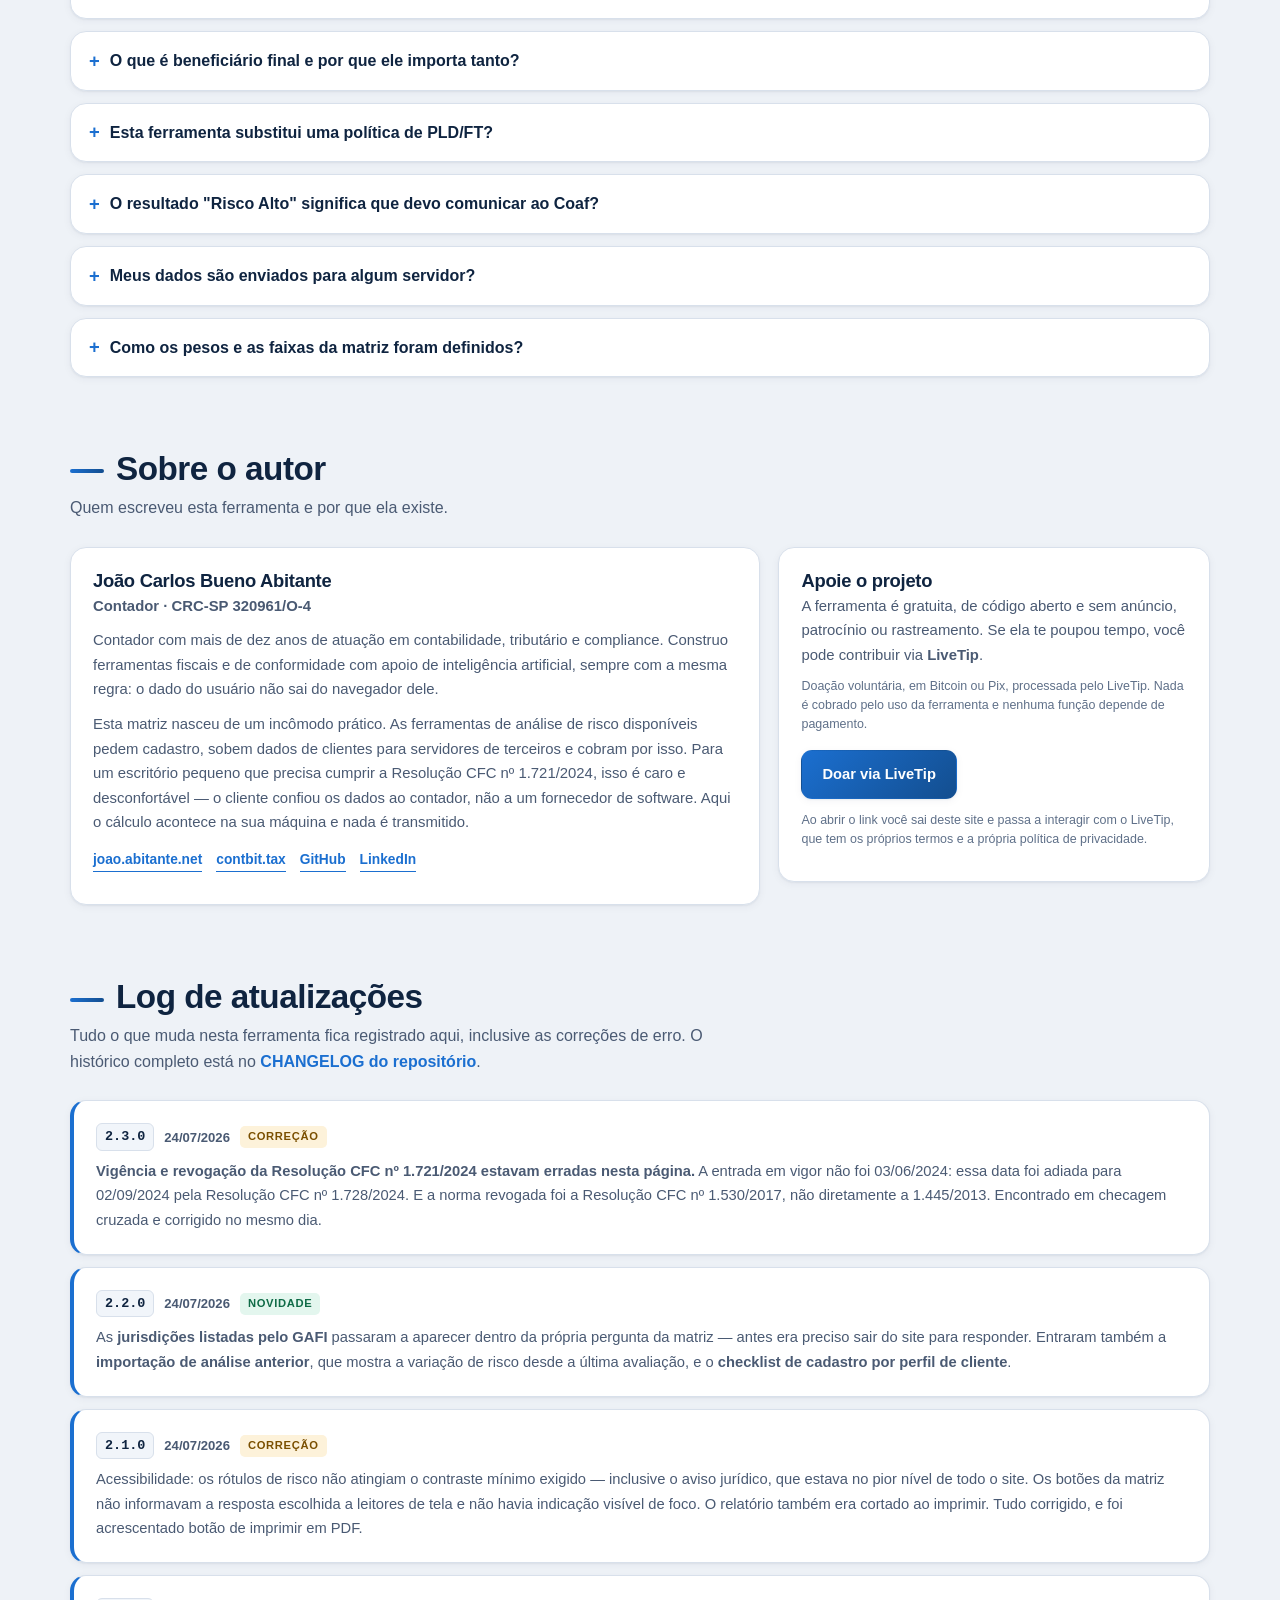
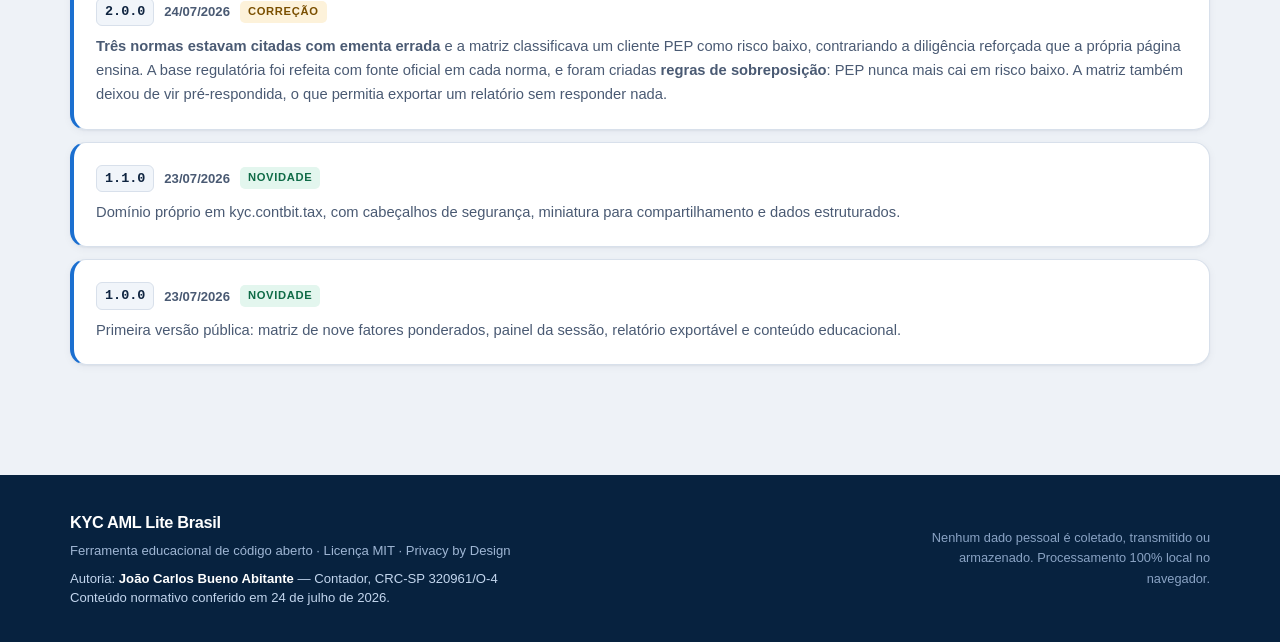
==== commit d8fbdfb4: "feat: paginas de glossario, obrigacoes do Coaf e metodologia Tres paginas com head, canonical e dado" ====
--- a/index.html
+++ b/index.html
@@ -473,6 +473,7 @@
 .log-tag.log-fix { background: var(--med-bg); color: var(--med-ink); }
 .log-item p { color: var(--text-soft); font-size: .92rem; line-height: 1.65; margin: 0; }
 .section-desc a { color: var(--blue-500); font-weight: 600; }
+.side-link { font-size: .72rem; font-weight: 700; color: var(--blue-500); text-transform: none; letter-spacing: 0; margin-left: 6px; }
 
 /* Canvas responsivo: sem max-width, o medidor de 300px estourava telas de ~370px */
 #gaugeCanvas, #donutCanvas { max-width: 100%; height: auto; display: block; margin: 0 auto; }
@@ -668,6 +669,8 @@
         <a href="#educacao">Educação</a>
         <a href="#regulatorio">Base Legal</a>
         <a href="#checklist">Checklist</a>
+        <a href="glossario.html">Glossário</a>
+        <a href="obrigacoes-coaf.html">Coaf</a>
         <a href="#faq">Dúvidas</a>
         <a href="#sobre">Autor</a>
         <a href="#atualizacoes">Atualizações</a>
@@ -793,7 +796,7 @@
           <p id="revisaoBox" class="revisao-box" role="note" hidden></p>
           <div id="overrideBox" class="override-box" role="note" hidden></div>
 
-          <p class="side-sub">Faixas de classificação</p>
+          <p class="side-sub">Faixas de classificação <a class="side-link" href="metodologia.html">como calculamos</a></p>
           <ul class="bands">
             <li><span class="band-chip band-low">0 – 30</span> Risco baixo</li>
             <li><span class="band-chip band-med">31 – 60</span> Risco médio</li>
@@ -884,7 +887,7 @@
     <section id="regulatorio" class="section">
       <div class="section-head">
         <h2>Base regulatória de referência</h2>
-        <p class="section-desc">Principais normas de PLD/FT no Brasil e referências internacionais, com link para a fonte oficial. Lista educacional e não exaustiva. Conferida em 24/07/2026.</p>
+        <p class="section-desc">Principais normas de PLD/FT no Brasil e referências internacionais, com link para a fonte oficial. Lista educacional e não exaustiva. Conferida em 24/07/2026. Veja também <a href="obrigacoes-coaf.html">quem é obrigado e o que precisa fazer</a> e o <a href="glossario.html">glossário de 31 termos</a>.</p>
       </div>
 
       <div class="reg-grid">
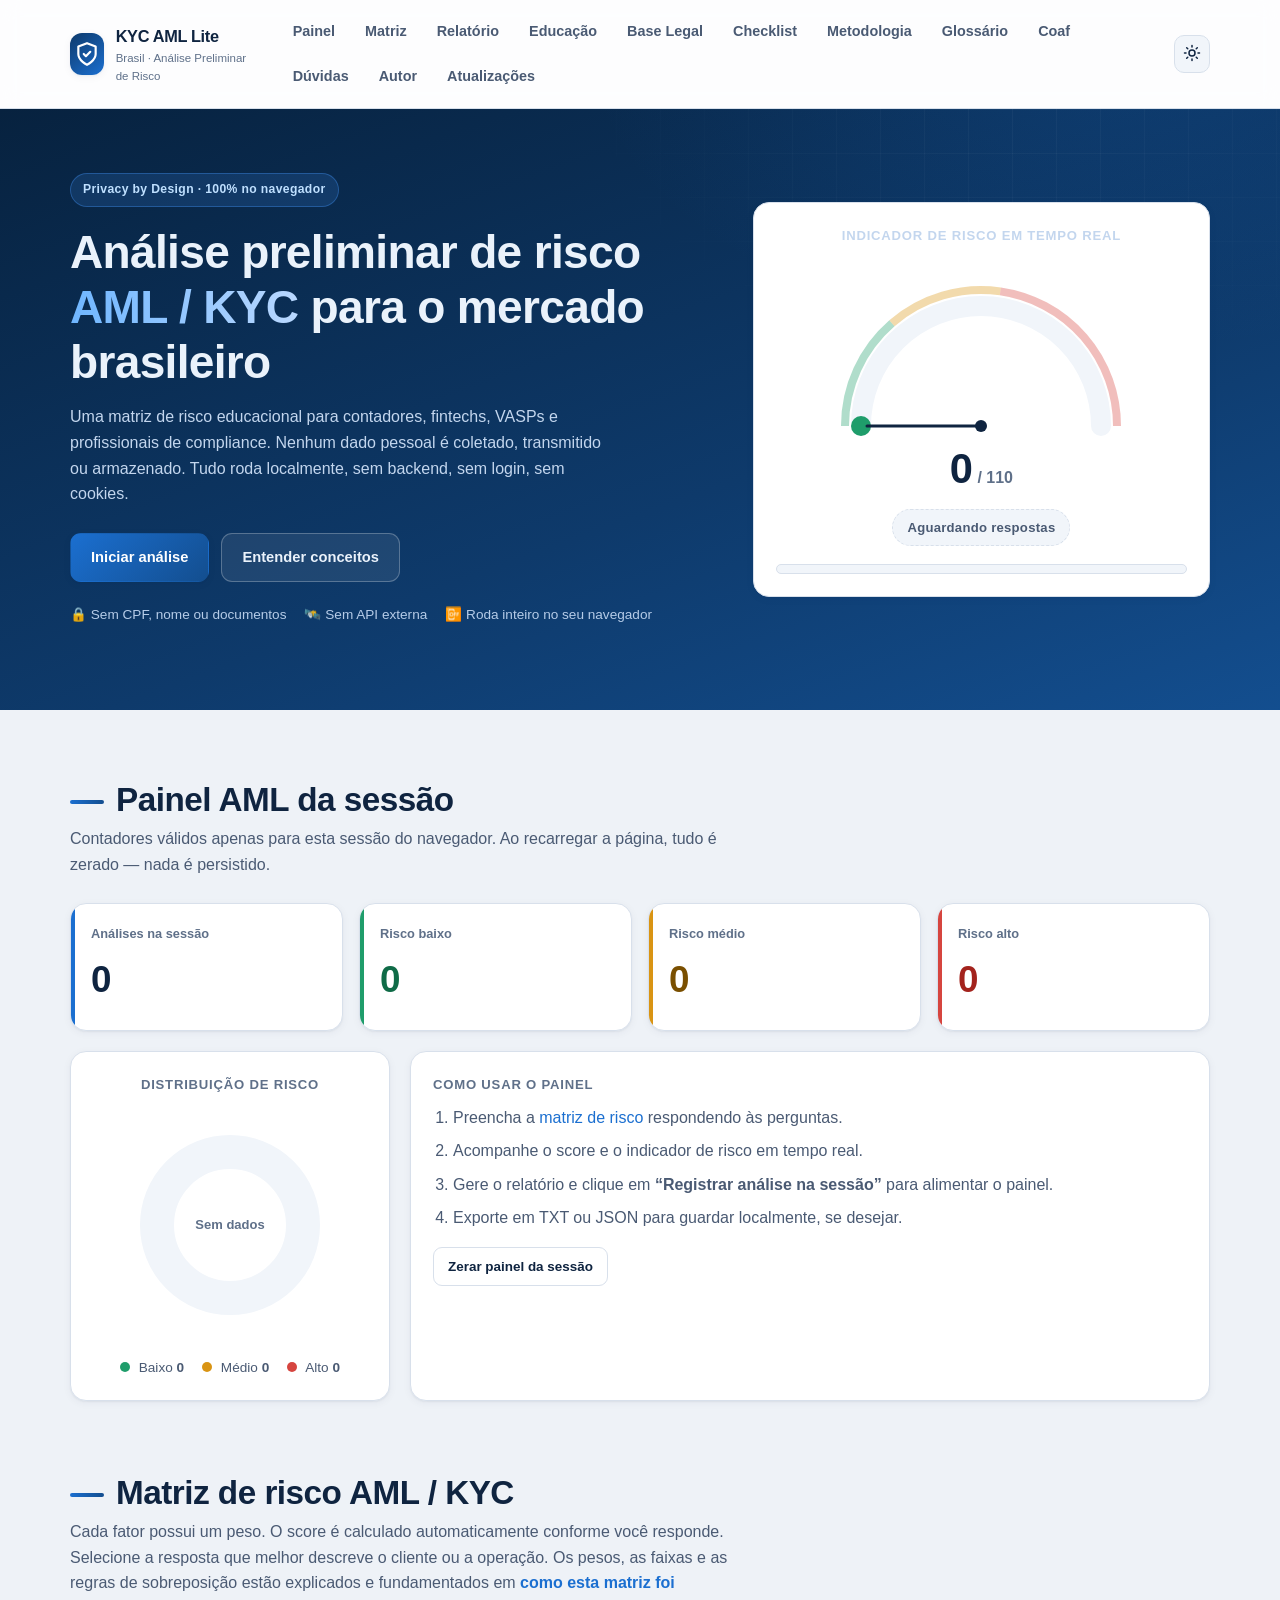
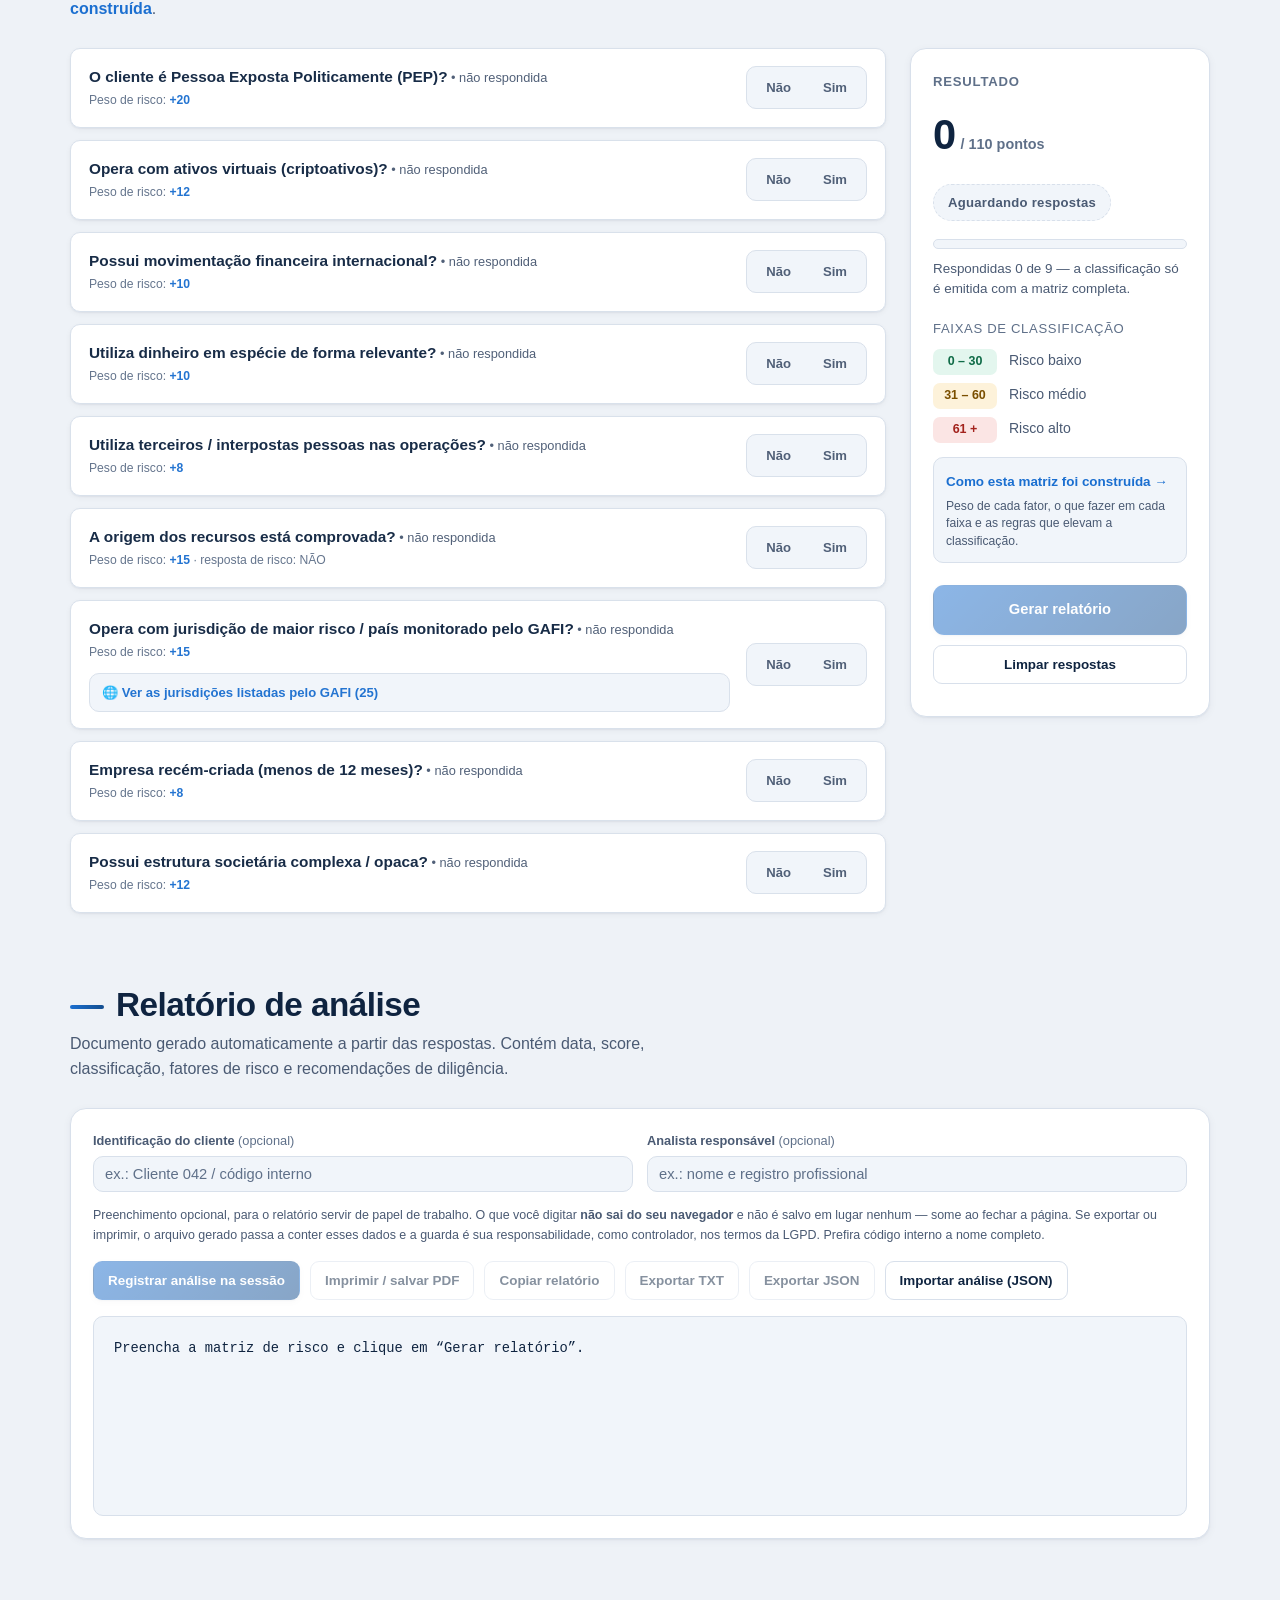
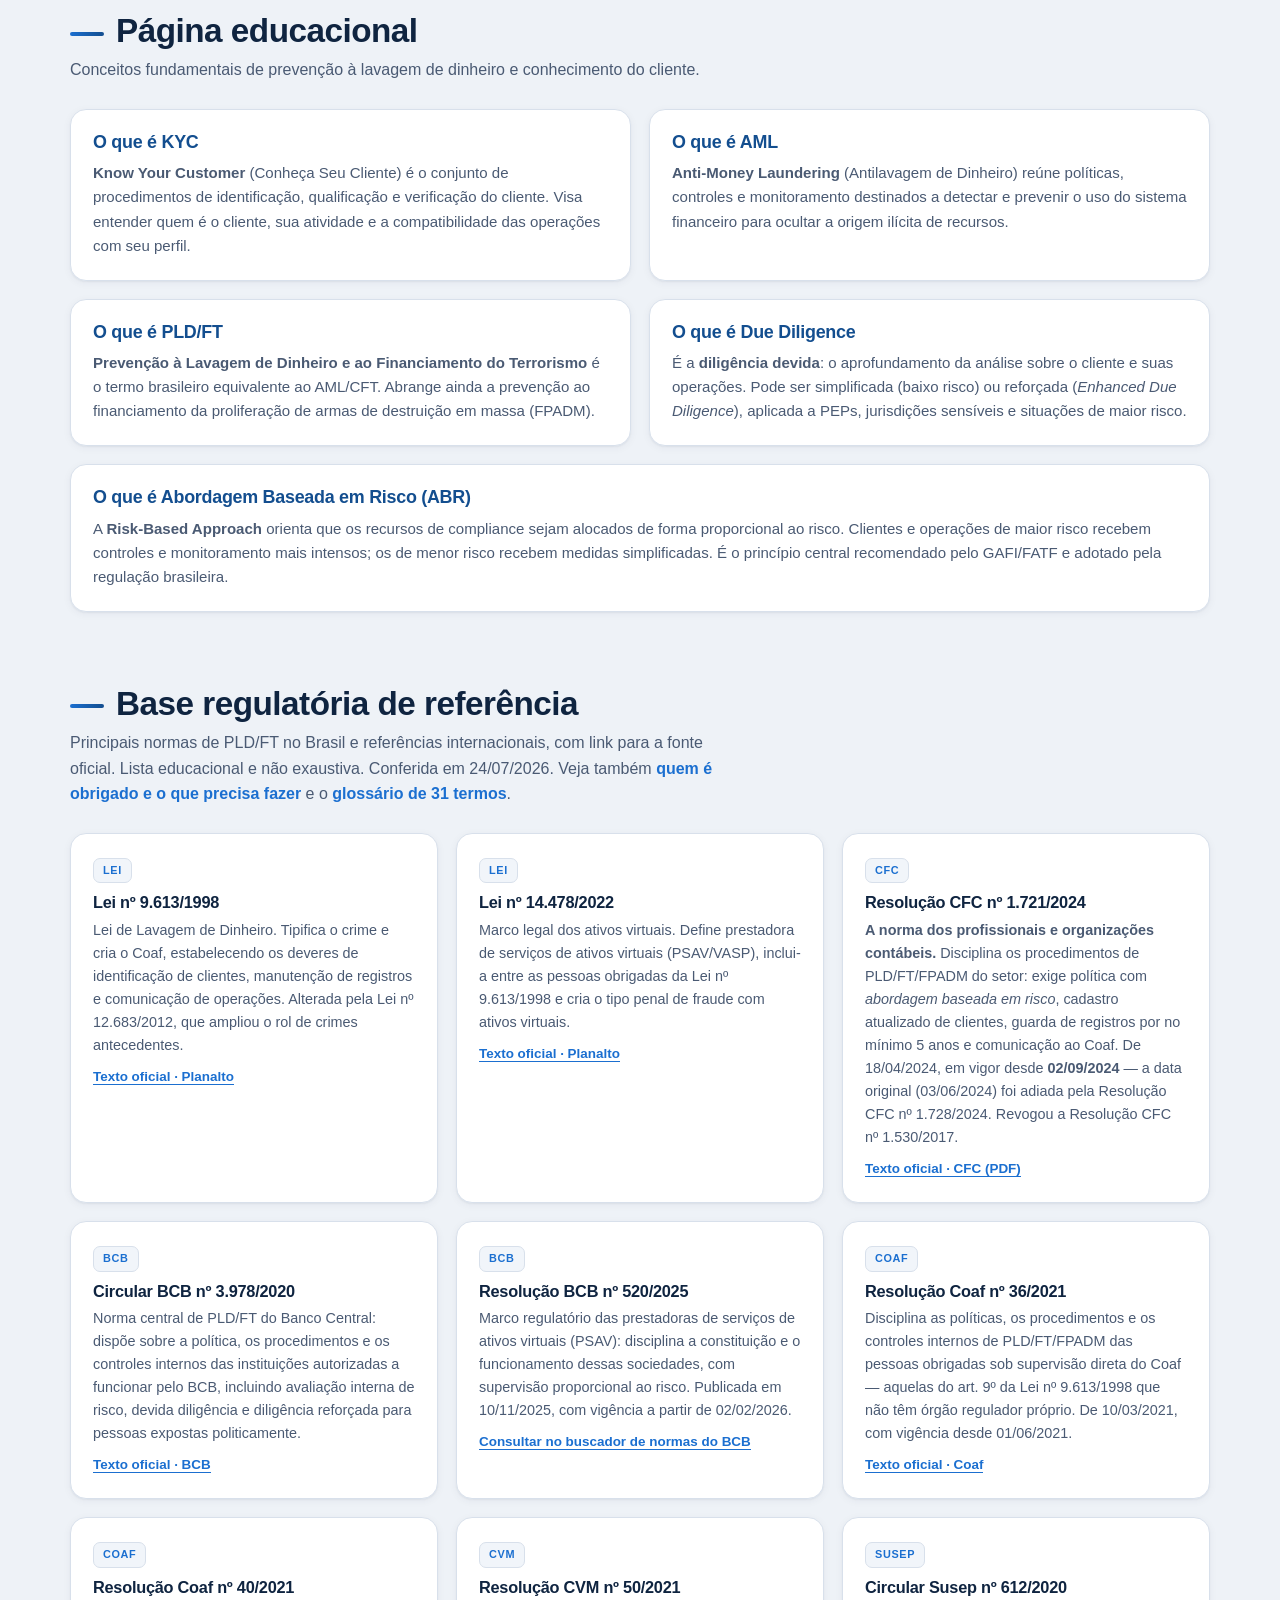
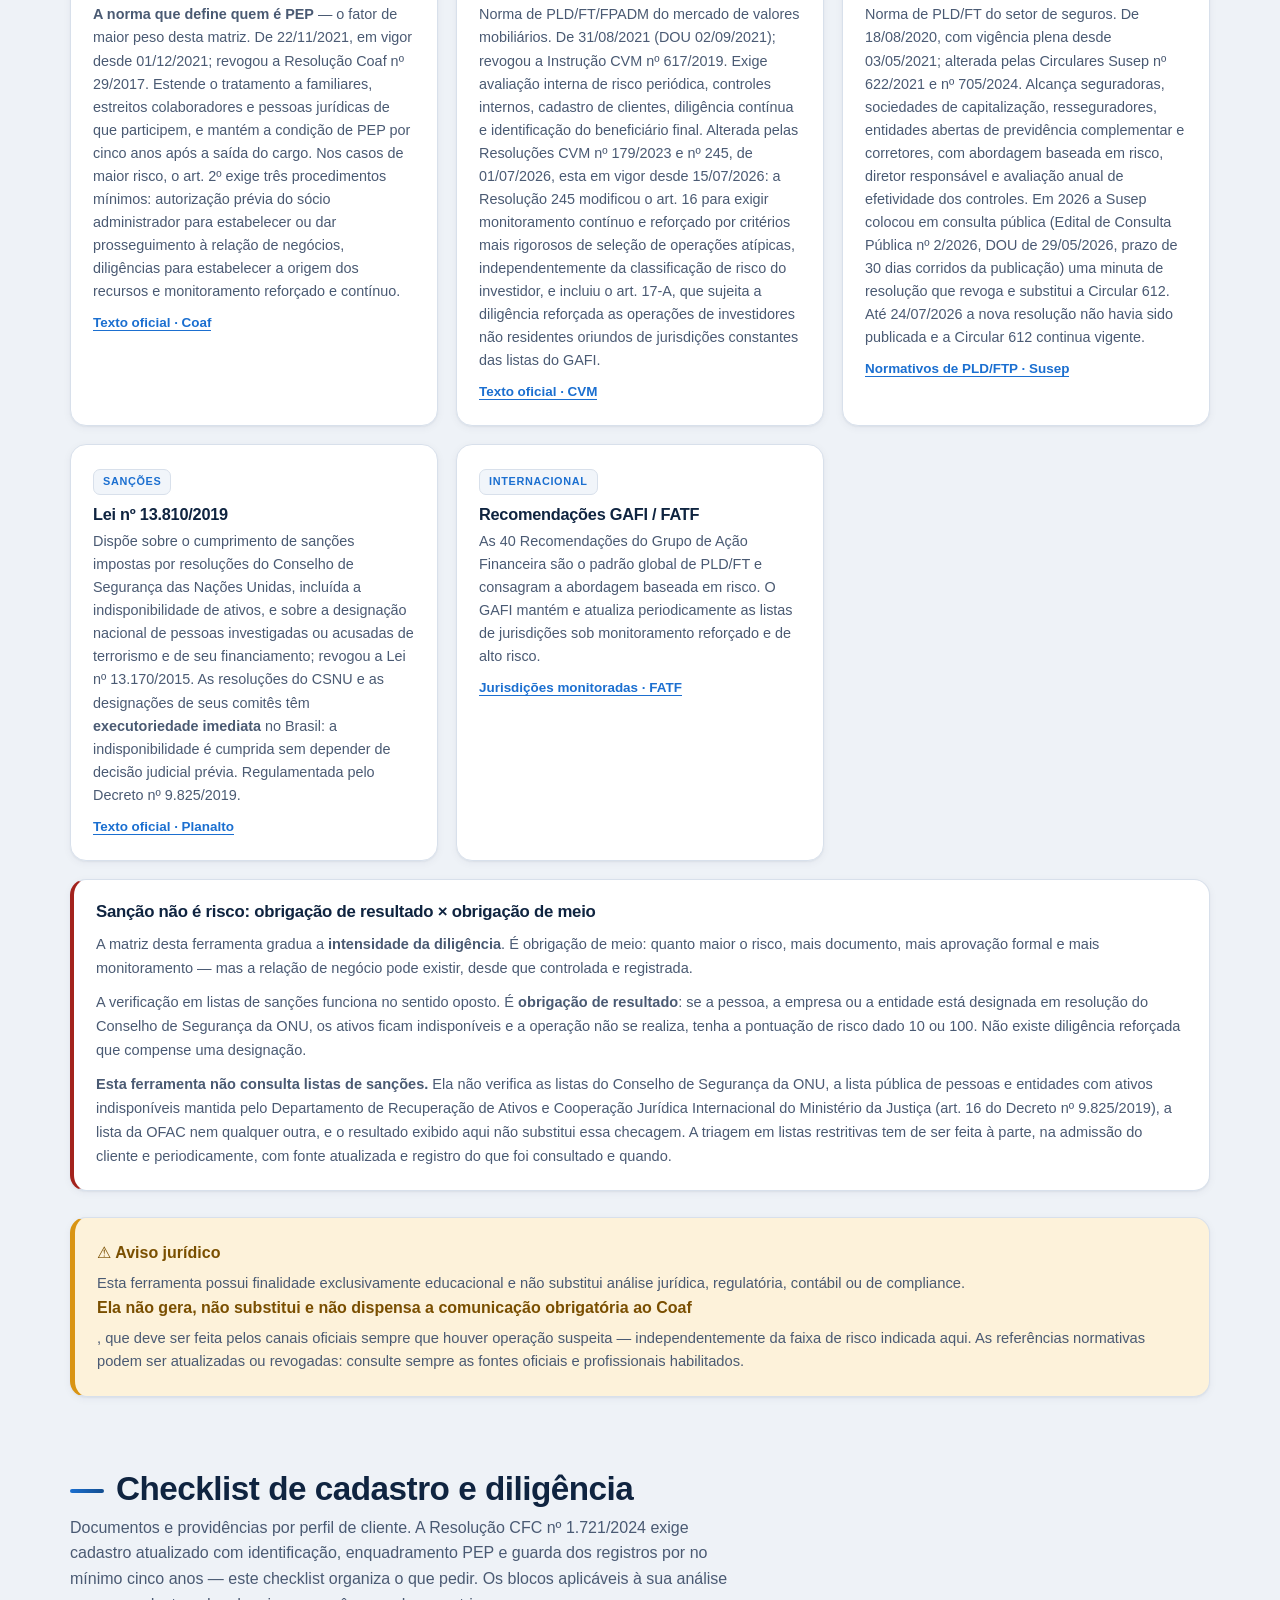
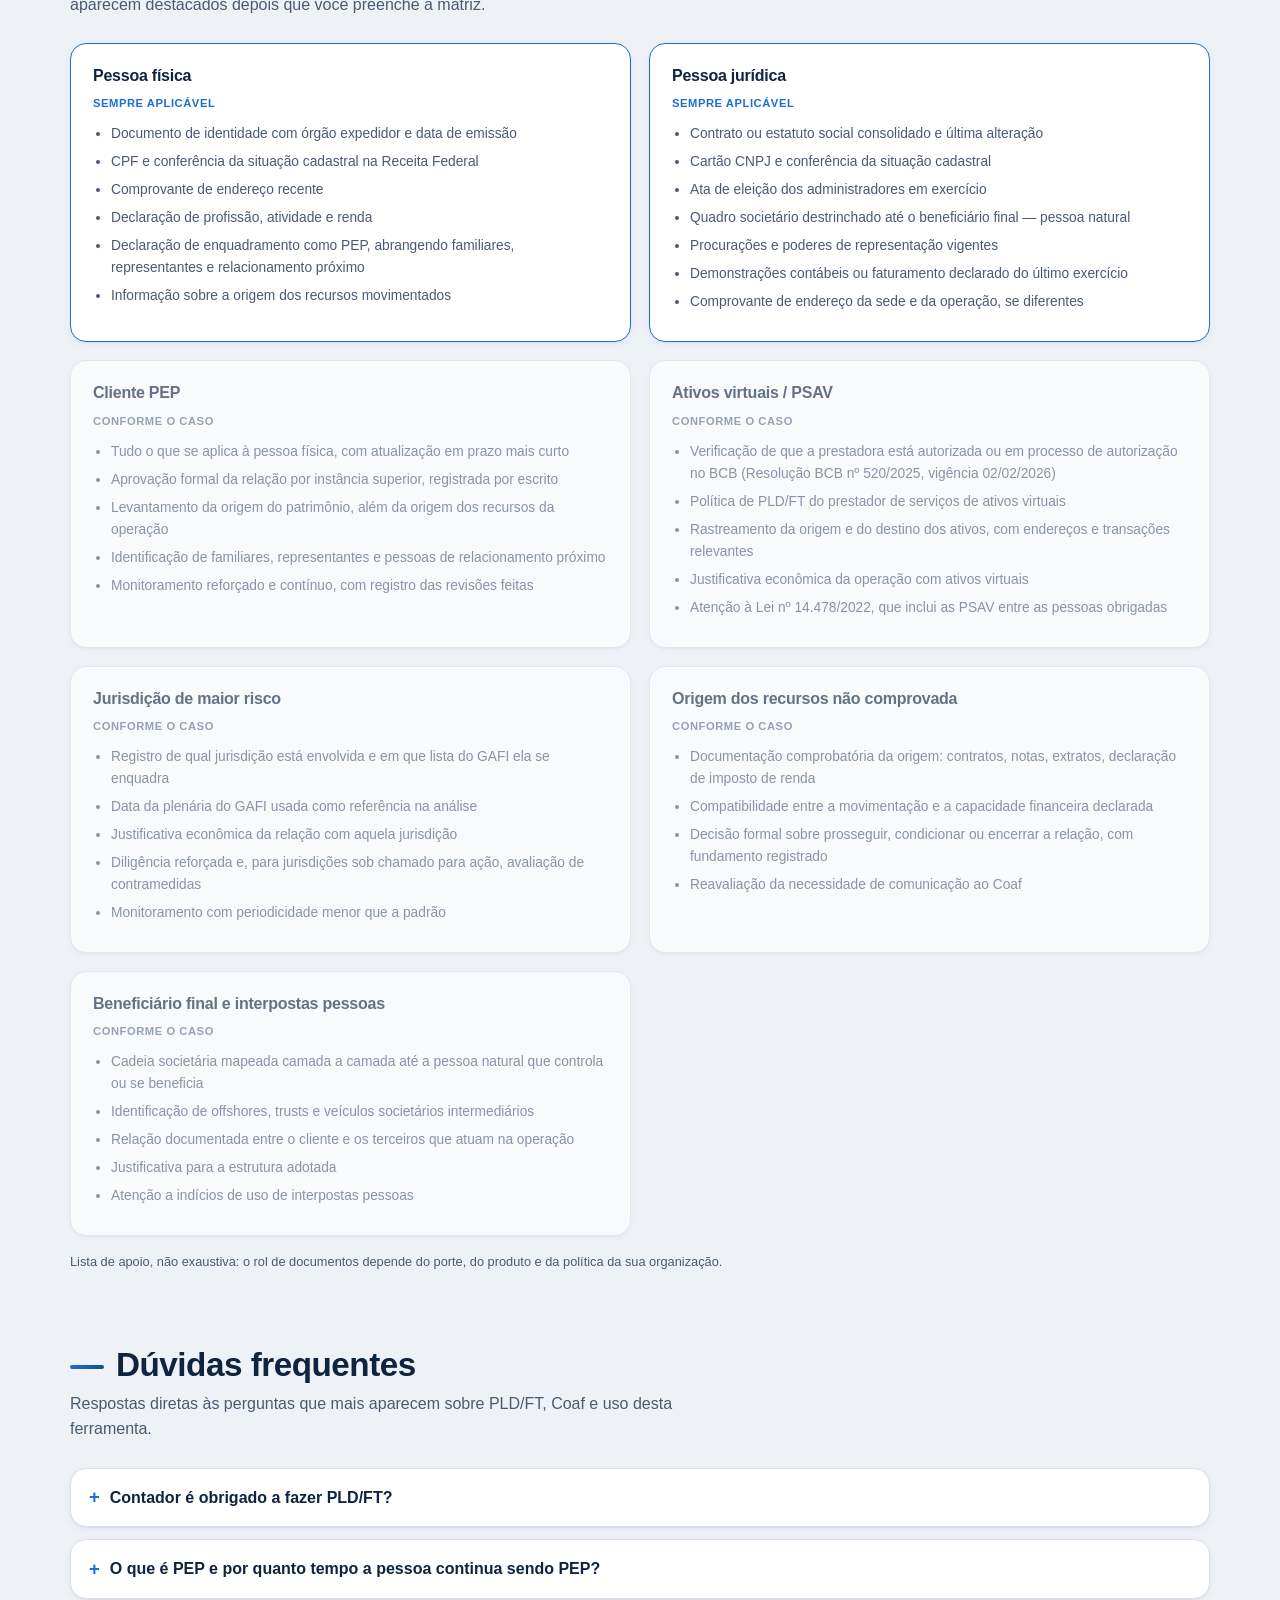
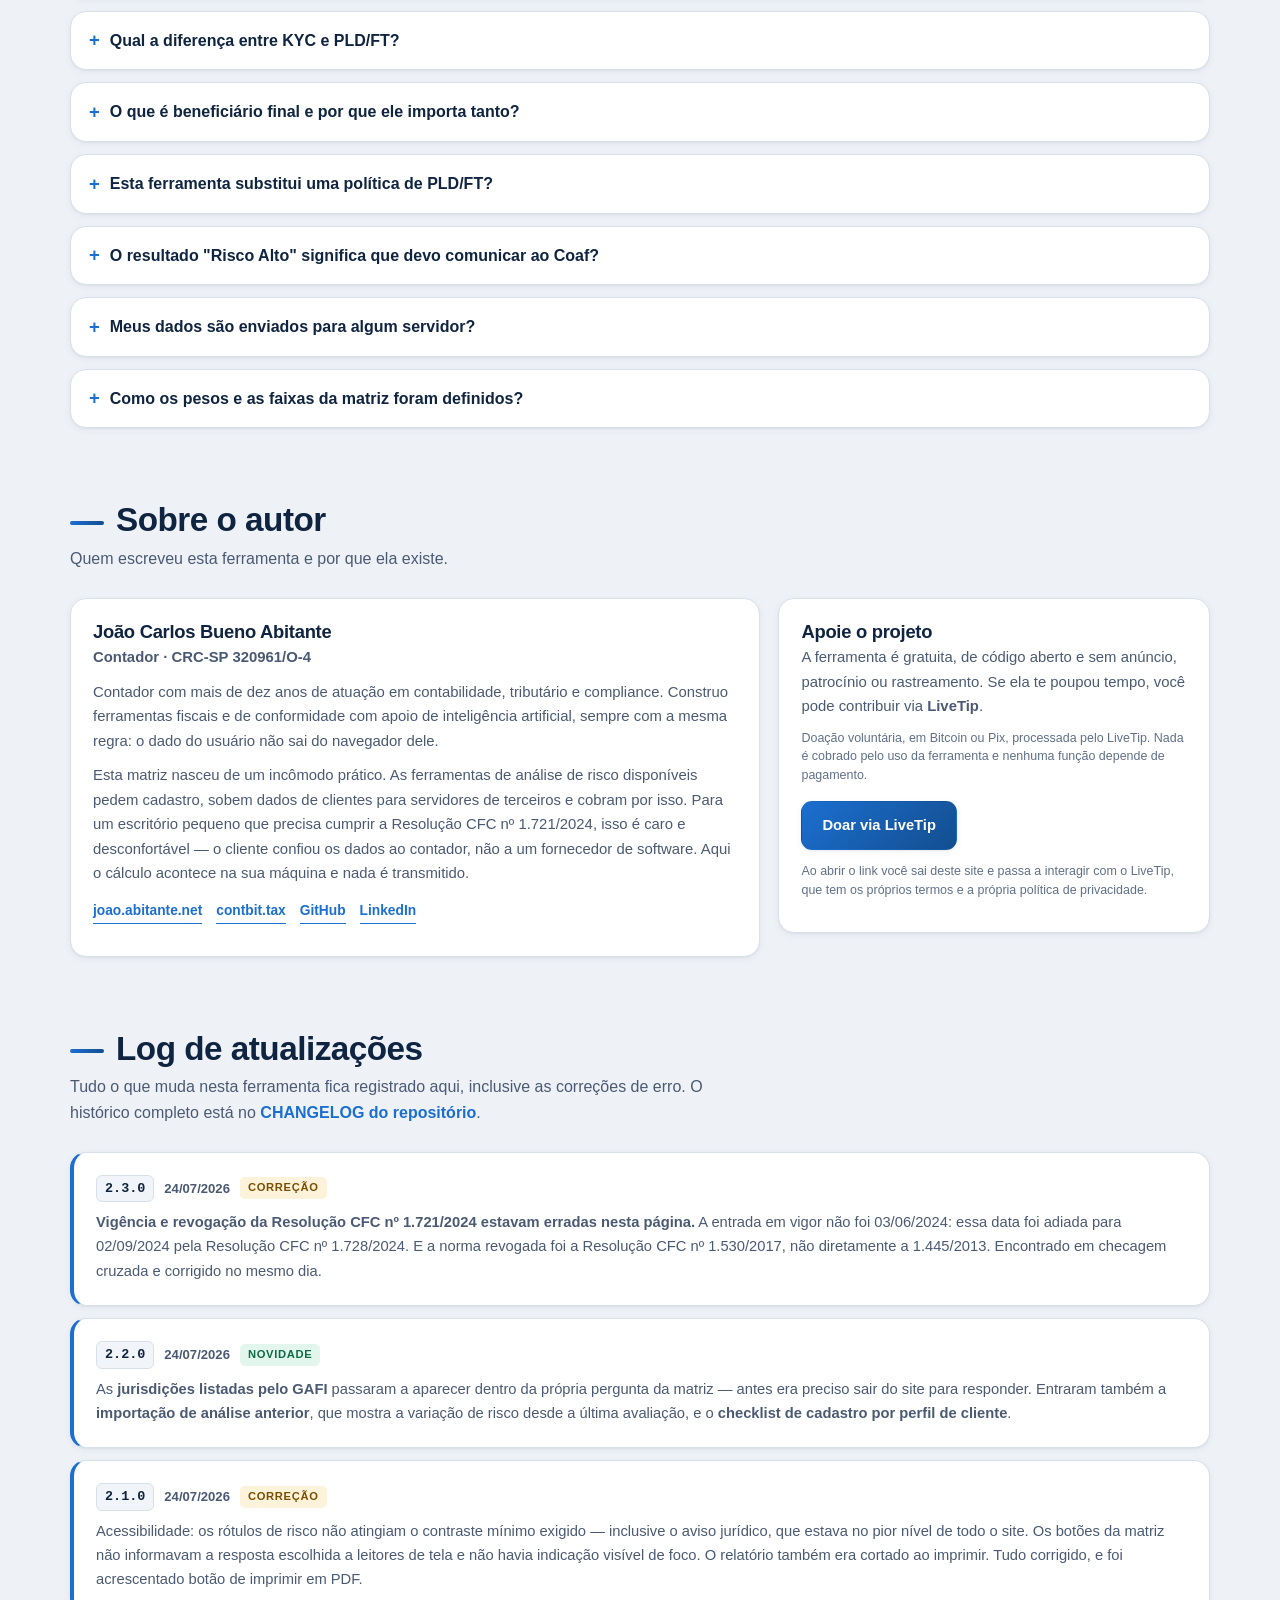
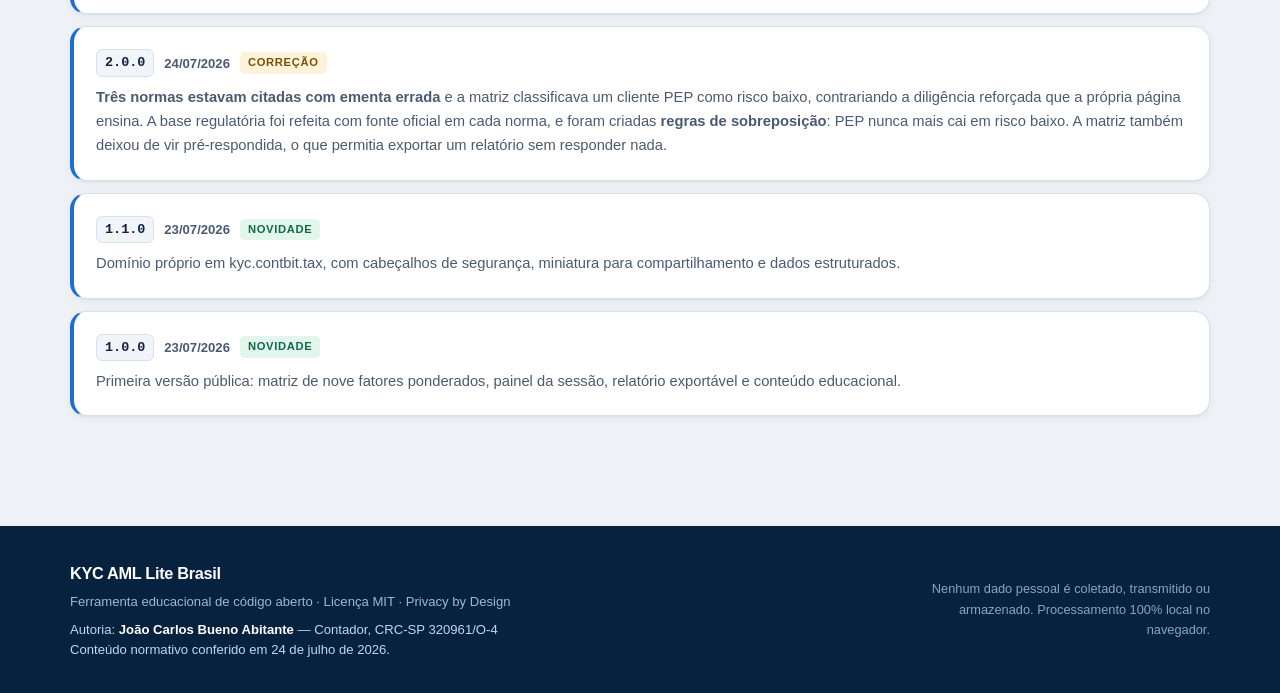
==== commit be76f109: "fix: metodologia estava inalcancavel a partir da home O menu ganhou Glossario e Coaf mas nao Metodol" ====
--- a/index.html
+++ b/index.html
@@ -473,6 +473,10 @@
 .log-tag.log-fix { background: var(--med-bg); color: var(--med-ink); }
 .log-item p { color: var(--text-soft); font-size: .92rem; line-height: 1.65; margin: 0; }
 .section-desc a { color: var(--blue-500); font-weight: 600; }
+.side-metodologia { margin: 14px 0 0; padding: 10px 12px; background: var(--surface-2); border: 1px solid var(--border); border-radius: var(--radius-sm); }
+.side-metodologia a { font-size: .84rem; font-weight: 700; color: var(--blue-500); text-decoration: none; }
+.side-metodologia a:hover { text-decoration: underline; }
+.side-metodologia span { display: inline-block; margin-top: 4px; font-size: .76rem; color: var(--text-soft); line-height: 1.45; }
 .side-link { font-size: .72rem; font-weight: 700; color: var(--blue-500); text-transform: none; letter-spacing: 0; margin-left: 6px; }
 
 /* Canvas responsivo: sem max-width, o medidor de 300px estourava telas de ~370px */
@@ -669,6 +673,7 @@
         <a href="#educacao">Educação</a>
         <a href="#regulatorio">Base Legal</a>
         <a href="#checklist">Checklist</a>
+        <a href="metodologia.html">Metodologia</a>
         <a href="glossario.html">Glossário</a>
         <a href="obrigacoes-coaf.html">Coaf</a>
         <a href="#faq">Dúvidas</a>
@@ -777,7 +782,7 @@
     <section id="matriz" class="section">
       <div class="section-head">
         <h2>Matriz de risco AML / KYC</h2>
-        <p class="section-desc">Cada fator possui um peso. O score é calculado automaticamente conforme você responde. Selecione a resposta que melhor descreve o cliente ou a operação.</p>
+        <p class="section-desc">Cada fator possui um peso. O score é calculado automaticamente conforme você responde. Selecione a resposta que melhor descreve o cliente ou a operação. Os pesos, as faixas e as regras de sobreposição estão explicados e fundamentados em <a href="metodologia.html">como esta matriz foi construída</a>.</p>
       </div>
 
       <div class="matrix-layout">
@@ -796,12 +801,15 @@
           <p id="revisaoBox" class="revisao-box" role="note" hidden></p>
           <div id="overrideBox" class="override-box" role="note" hidden></div>
 
-          <p class="side-sub">Faixas de classificação <a class="side-link" href="metodologia.html">como calculamos</a></p>
+          <p class="side-sub">Faixas de classificação</p>
           <ul class="bands">
             <li><span class="band-chip band-low">0 – 30</span> Risco baixo</li>
             <li><span class="band-chip band-med">31 – 60</span> Risco médio</li>
             <li><span class="band-chip band-high">61 +</span> Risco alto</li>
           </ul>
+
+          <p class="side-metodologia"><a href="metodologia.html">Como esta matriz foi construída →</a><br />
+            <span>Peso de cada fator, o que fazer em cada faixa e as regras que elevam a classificação.</span></p>
 
           <div class="side-actions">
             <button id="genReport" class="btn btn-primary btn-block" type="button">Gerar relatório</button>
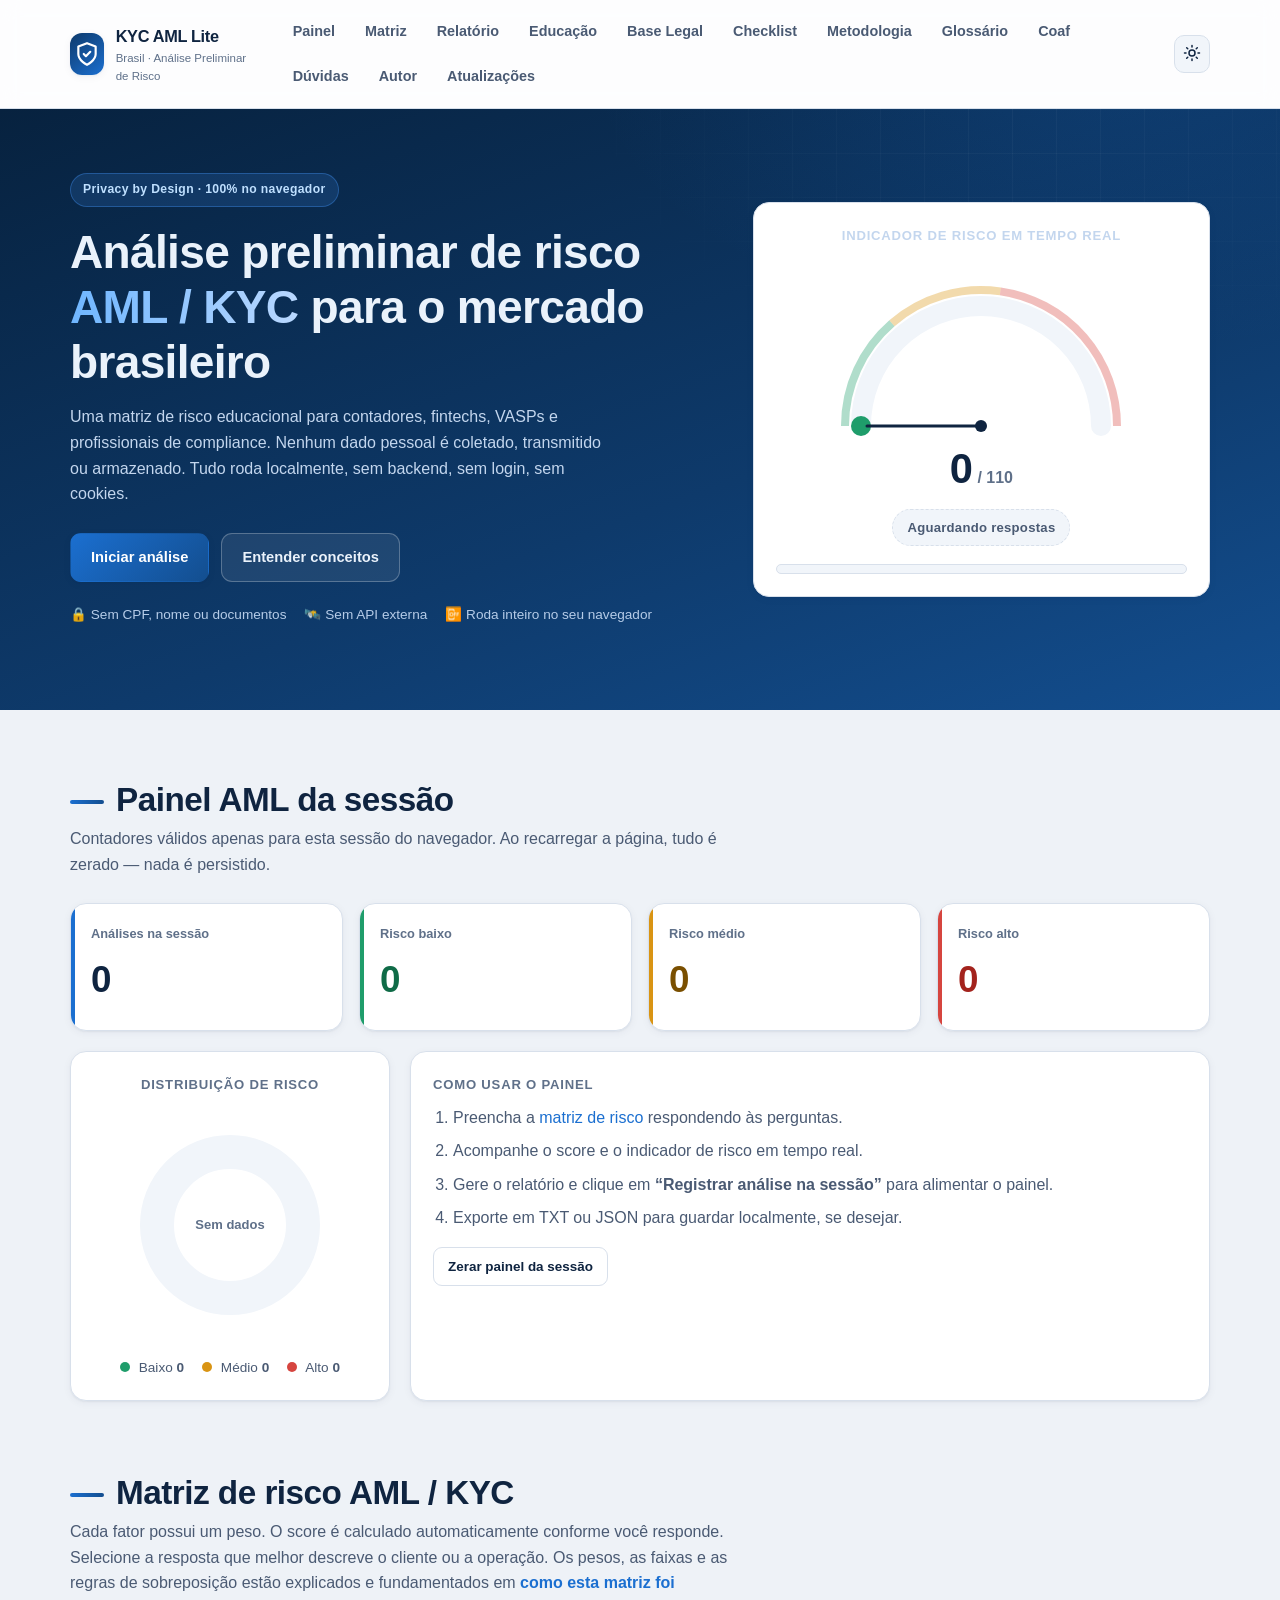
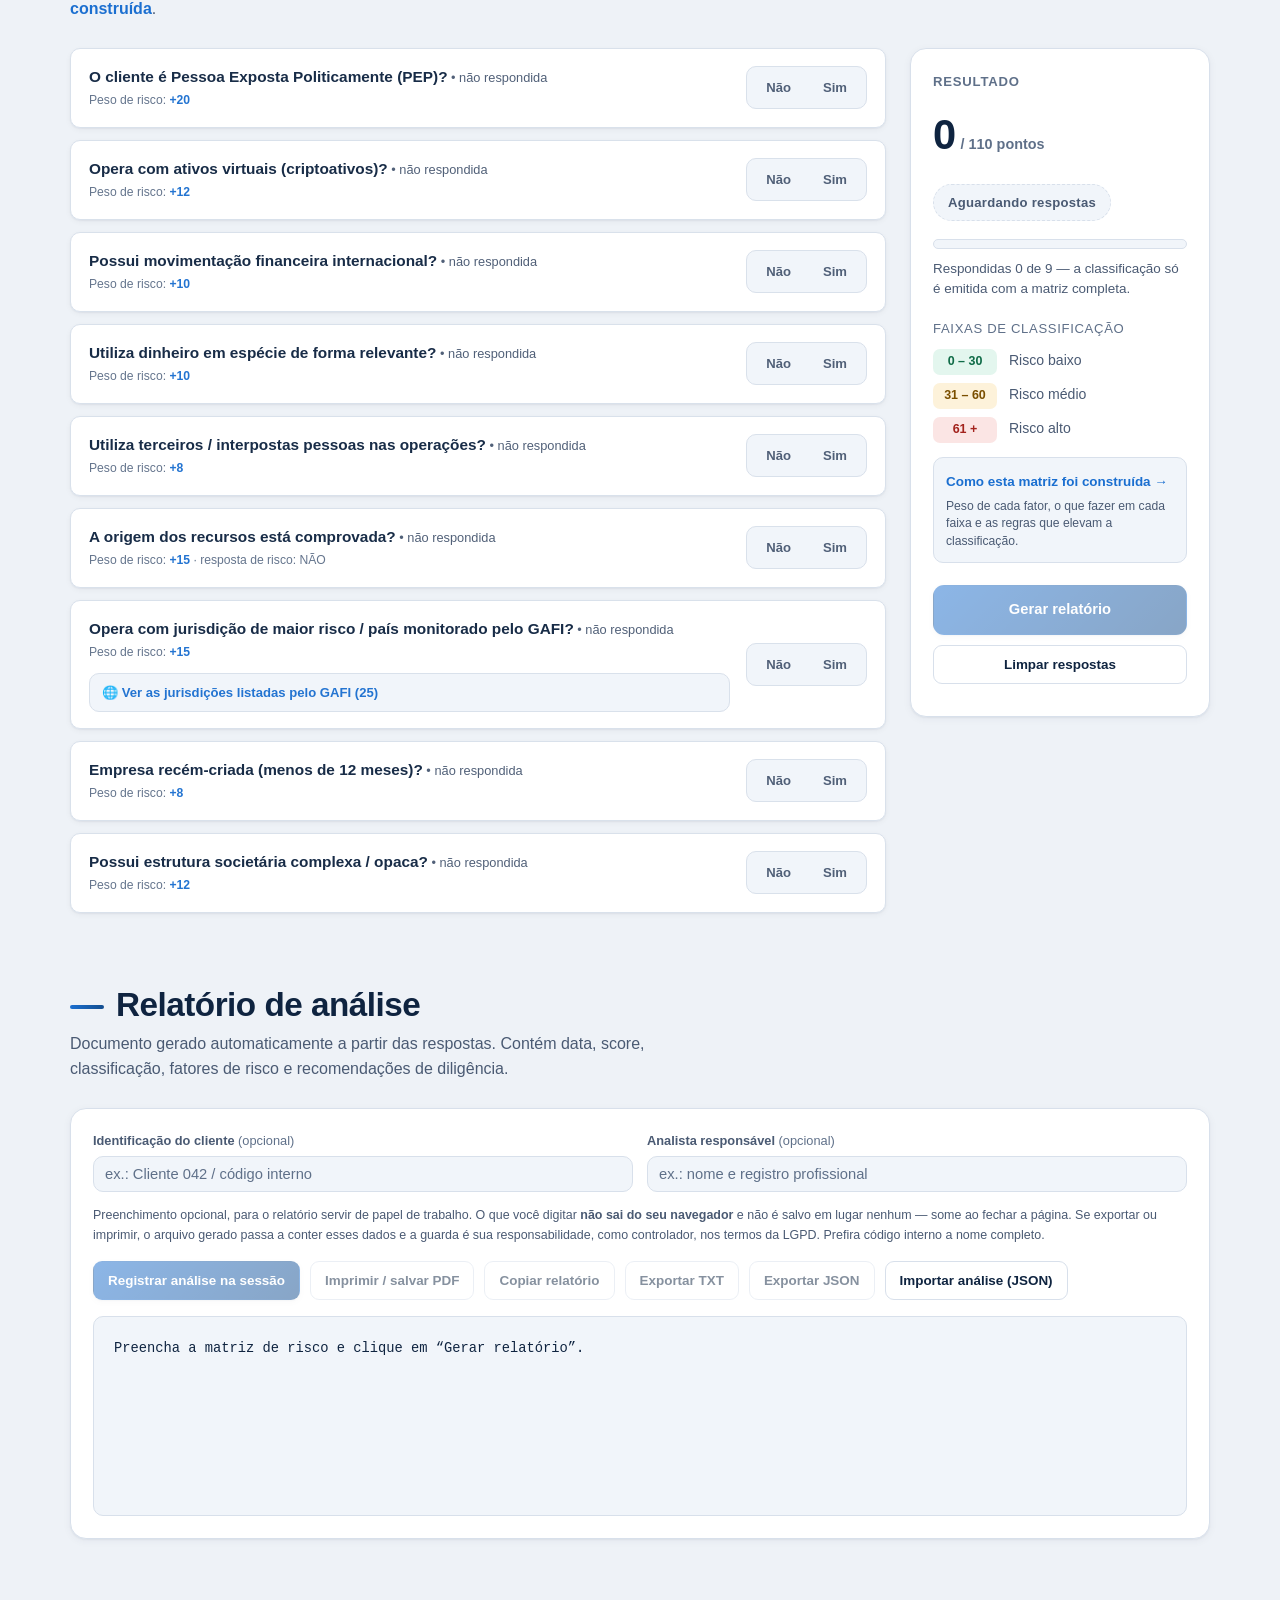
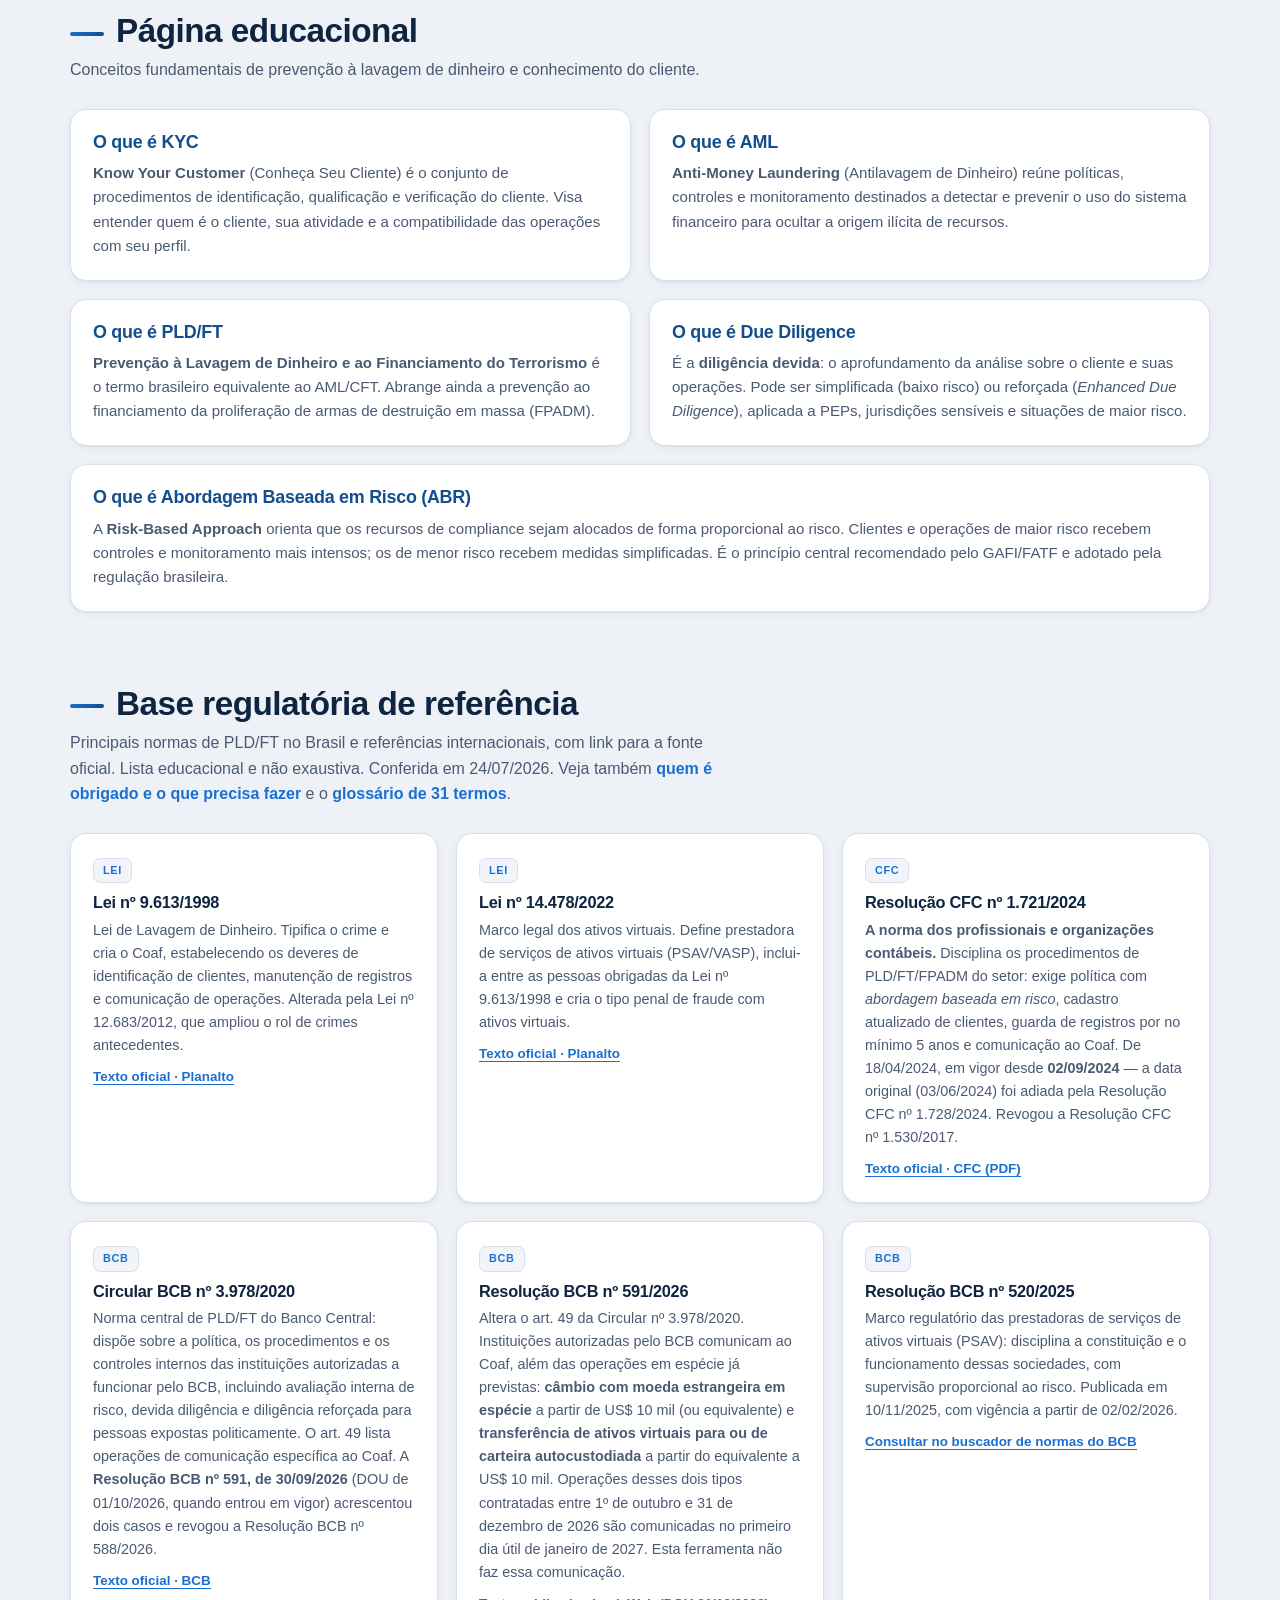
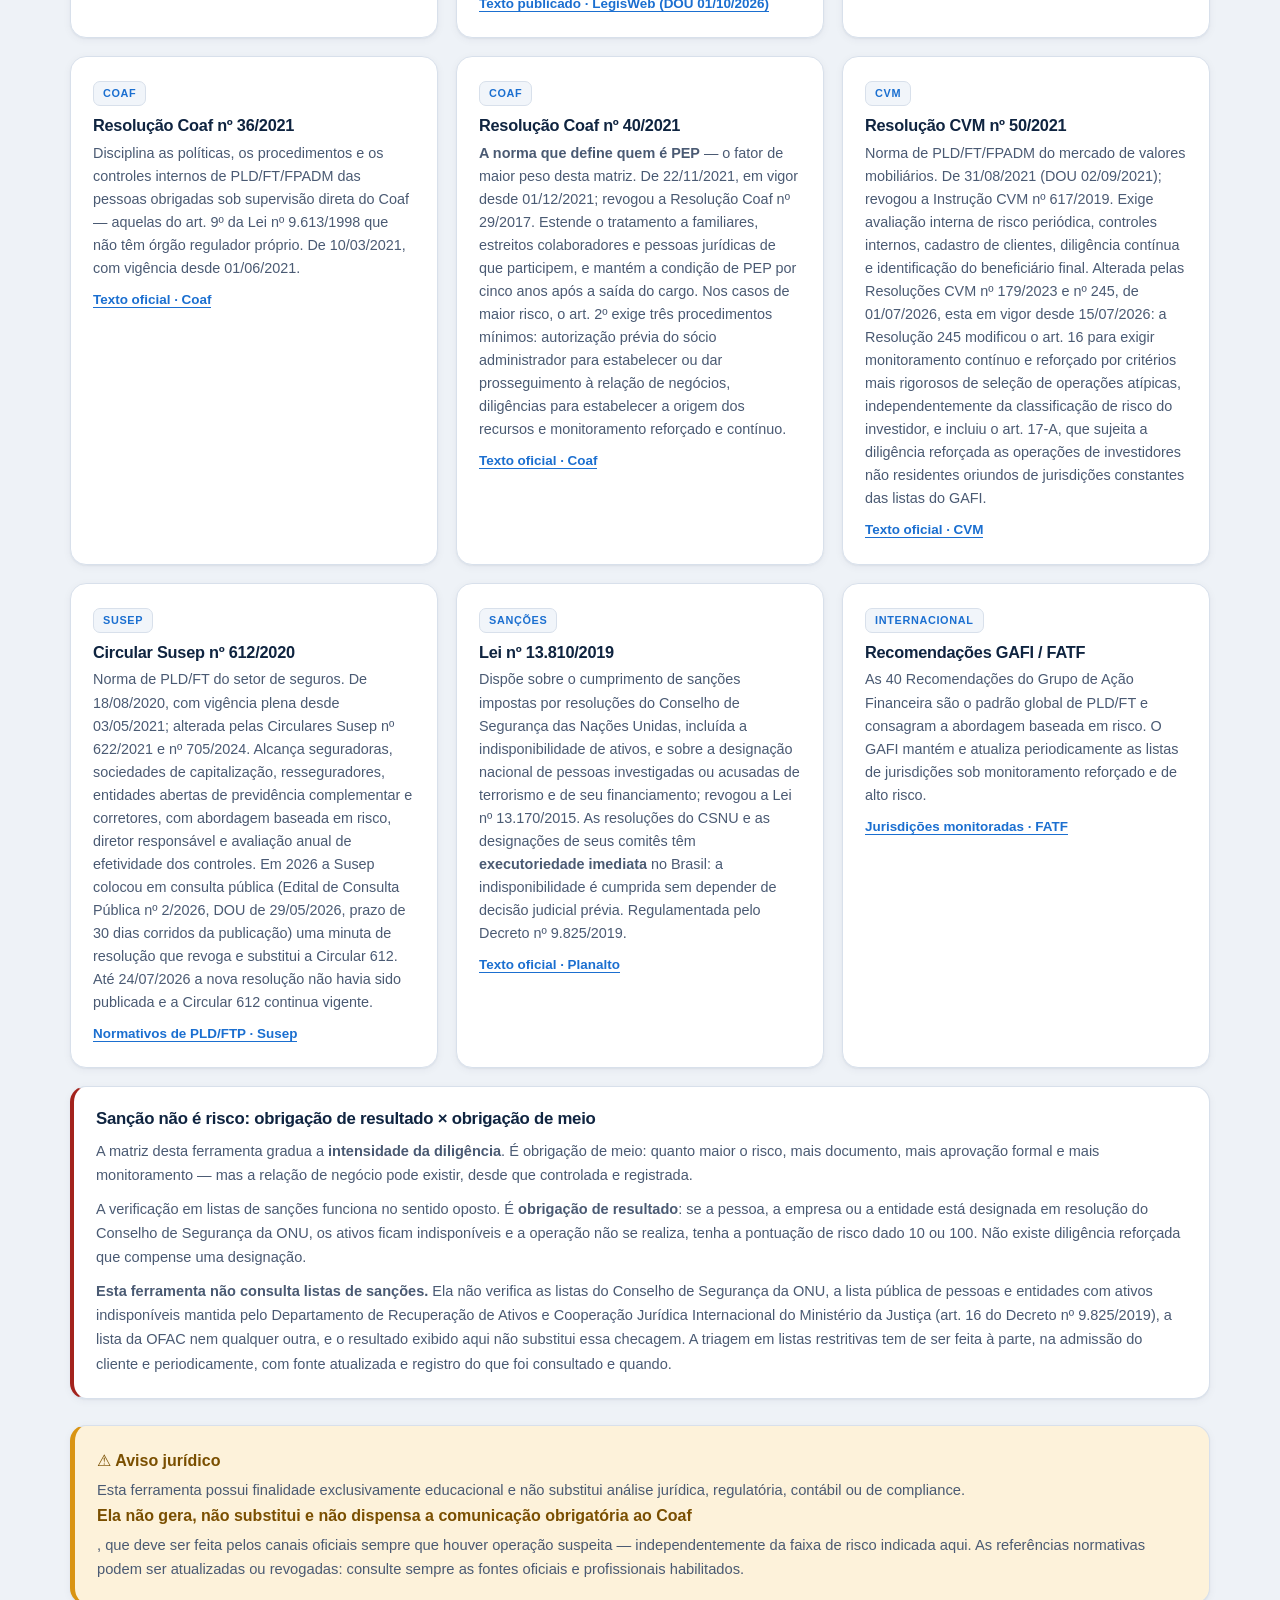
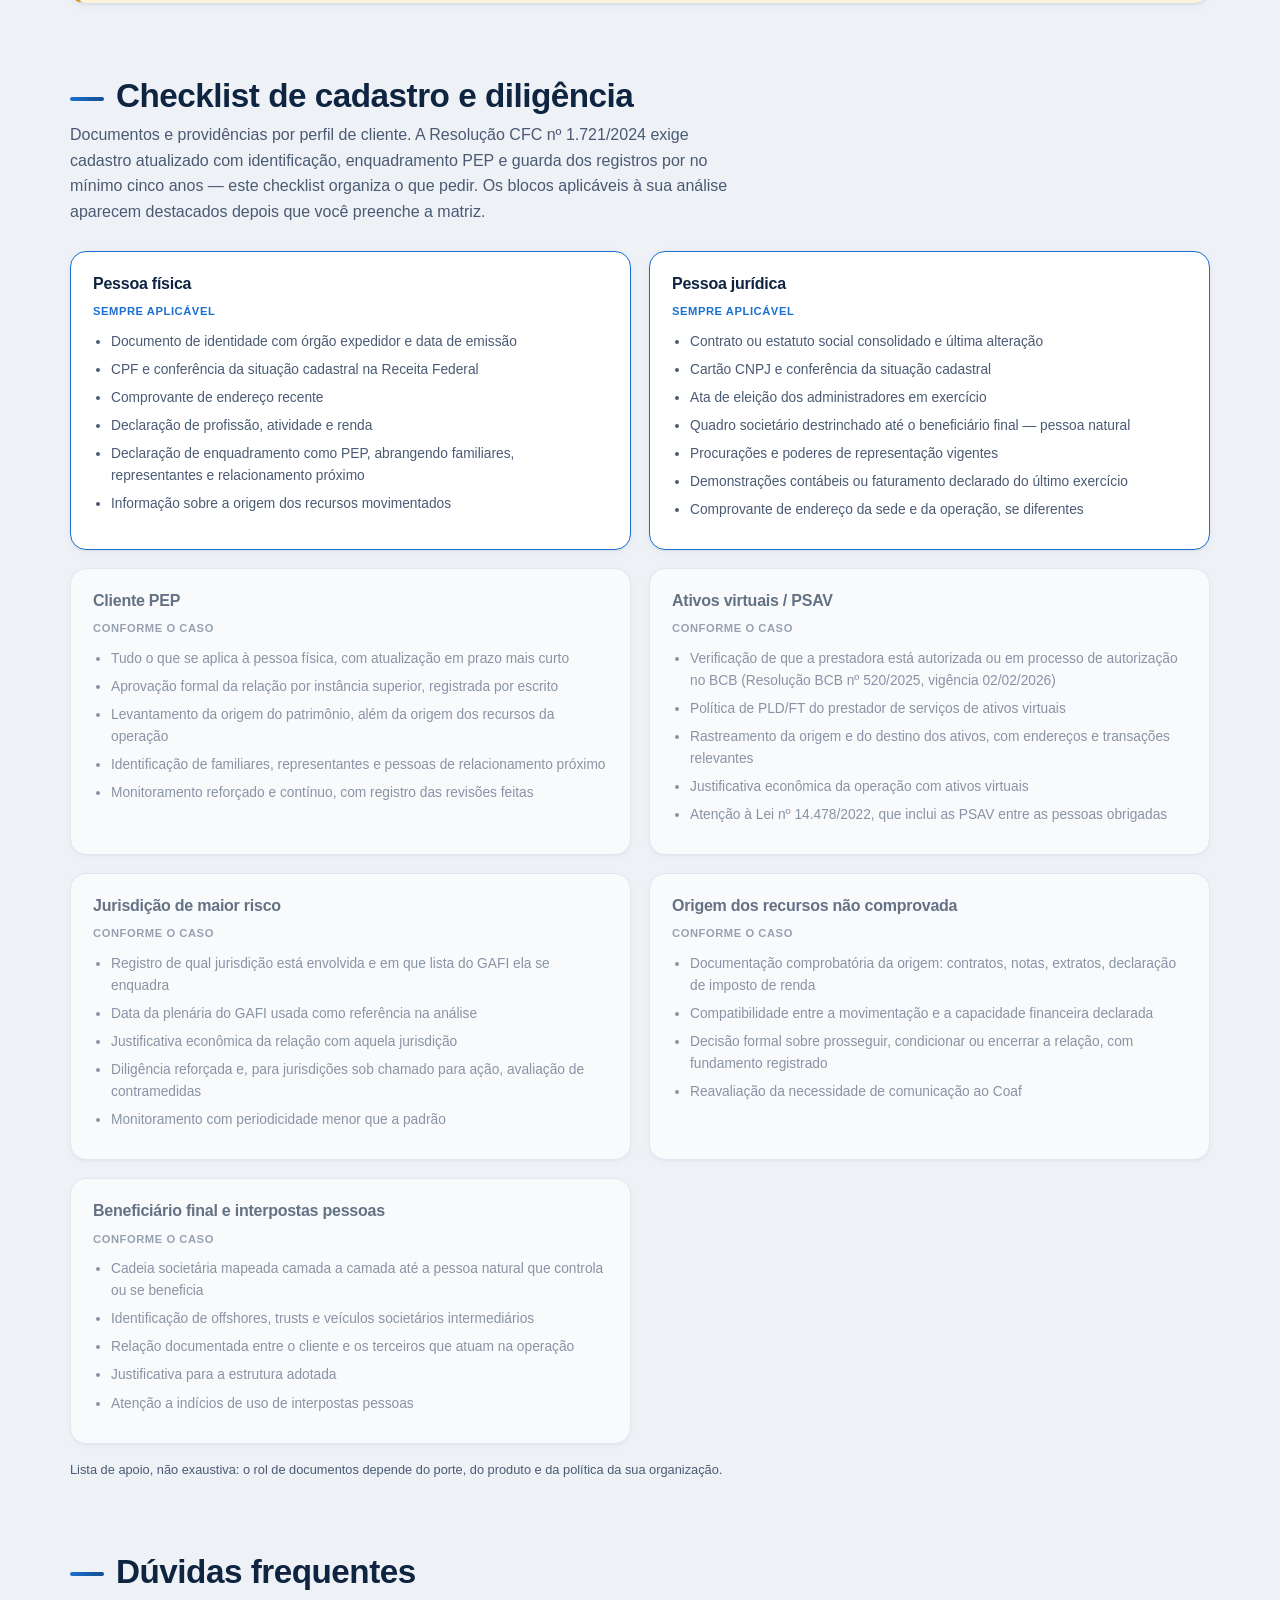
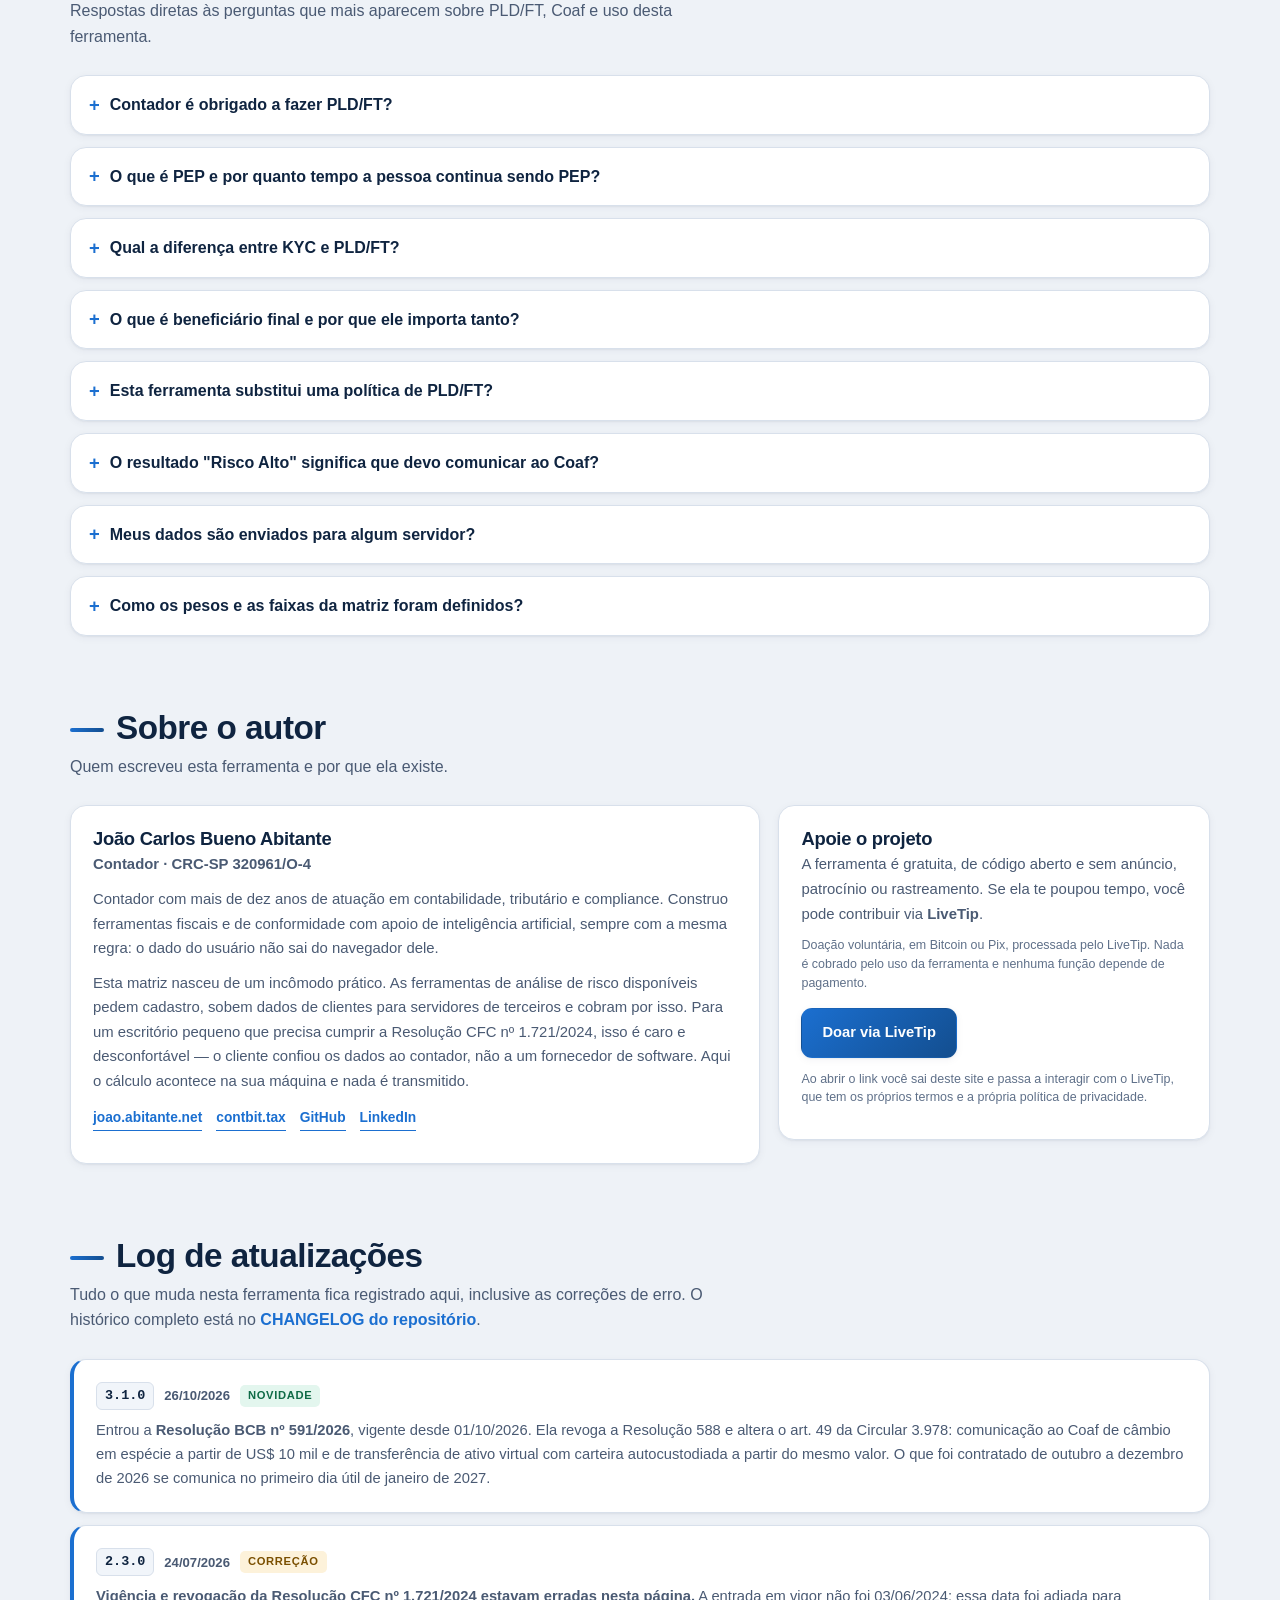
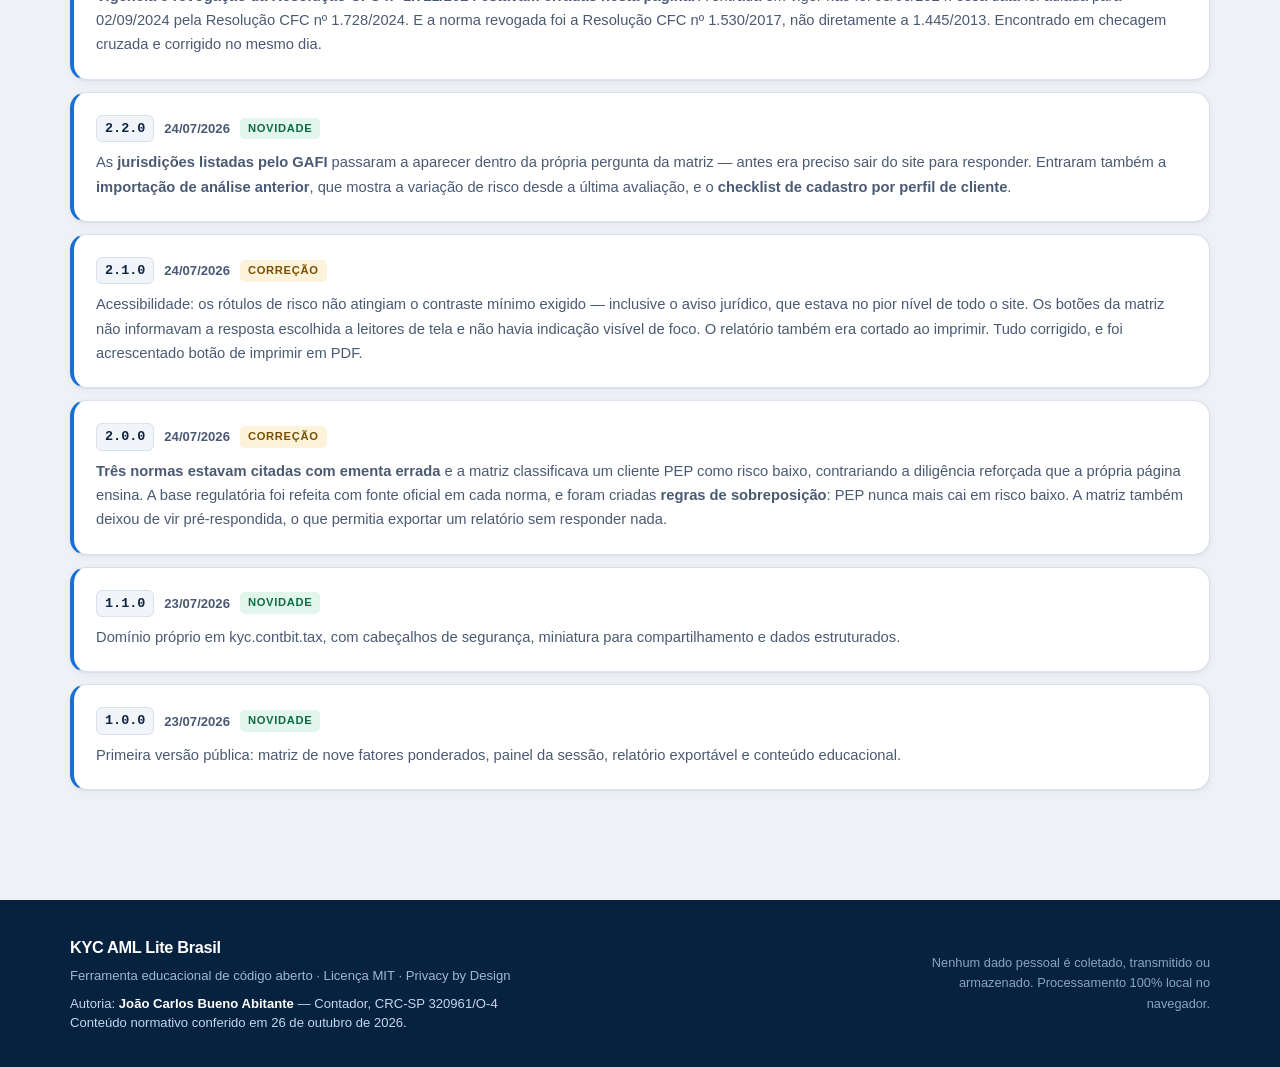
==== commit 234b8ac8: "Registra a Resolução BCB 591 na base de obrigações ao Coaf. A Circular 3.978 passa a incluir câmbio " ====
--- a/index.html
+++ b/index.html
@@ -46,7 +46,7 @@
     "isAccessibleForFree": true,
     "offers": { "@type": "Offer", "price": "0", "priceCurrency": "BRL" },
     "datePublished": "2026-07-23",
-    "dateModified": "2026-07-24",
+    "dateModified": "2026-10-26",
     "author": {
       "@type": "Person",
       "@id": "https://joao.abitante.net/#pessoa",
@@ -920,8 +920,14 @@
         <div class="card reg-card">
           <span class="reg-tag">BCB</span>
           <h3>Circular BCB nº 3.978/2020</h3>
-          <p>Norma central de PLD/FT do Banco Central: dispõe sobre a política, os procedimentos e os controles internos das instituições autorizadas a funcionar pelo BCB, incluindo avaliação interna de risco, devida diligência e diligência reforçada para pessoas expostas politicamente.</p>
+          <p>Norma central de PLD/FT do Banco Central: dispõe sobre a política, os procedimentos e os controles internos das instituições autorizadas a funcionar pelo BCB, incluindo avaliação interna de risco, devida diligência e diligência reforçada para pessoas expostas politicamente. O art. 49 lista operações de comunicação específica ao Coaf. A <strong>Resolução BCB nº 591, de 30/09/2026</strong> (DOU de 01/10/2026, quando entrou em vigor) acrescentou dois casos e revogou a Resolução BCB nº 588/2026.</p>
           <p class="reg-fonte"><a href="https://www.bcb.gov.br/estabilidadefinanceira/exibenormativo?tipo=Circular&amp;numero=3978" target="_blank" rel="noopener noreferrer">Texto oficial · BCB</a></p>
+        </div>
+        <div class="card reg-card">
+          <span class="reg-tag">BCB</span>
+          <h3>Resolução BCB nº 591/2026</h3>
+          <p>Altera o art. 49 da Circular nº 3.978/2020. Instituições autorizadas pelo BCB comunicam ao Coaf, além das operações em espécie já previstas: <strong>câmbio com moeda estrangeira em espécie</strong> a partir de US$ 10 mil (ou equivalente) e <strong>transferência de ativos virtuais para ou de carteira autocustodiada</strong> a partir do equivalente a US$ 10 mil. Operações desses dois tipos contratadas entre 1º de outubro e 31 de dezembro de 2026 são comunicadas no primeiro dia útil de janeiro de 2027. Esta ferramenta não faz essa comunicação.</p>
+          <p class="reg-fonte"><a href="https://www.legisweb.com.br/legislacao/?id=502373" target="_blank" rel="noopener noreferrer">Texto publicado · LegisWeb (DOU 01/10/2026)</a></p>
         </div>
         <div class="card reg-card">
           <span class="reg-tag">BCB</span>
@@ -1073,6 +1079,15 @@
       <div class="log-list">
         <article class="card log-item">
           <header class="log-head">
+            <span class="log-versao">3.1.0</span>
+            <time datetime="2026-10-26">26/10/2026</time>
+            <span class="log-tag log-novo">novidade</span>
+          </header>
+          <p>Entrou a <strong>Resolução BCB nº 591/2026</strong>, vigente desde 01/10/2026. Ela revoga a Resolução 588 e altera o art. 49 da Circular 3.978: comunicação ao Coaf de câmbio em espécie a partir de US$ 10 mil e de transferência de ativo virtual com carteira autocustodiada a partir do mesmo valor. O que foi contratado de outubro a dezembro de 2026 se comunica no primeiro dia útil de janeiro de 2027.</p>
+        </article>
+
+        <article class="card log-item">
+          <header class="log-head">
             <span class="log-versao">2.3.0</span>
             <time datetime="2026-07-24">24/07/2026</time>
             <span class="log-tag log-fix">correção</span>
@@ -1135,7 +1150,7 @@
         <span class="brand-title">KYC AML Lite Brasil</span>
         <p class="footer-note">Ferramenta educacional de código aberto · Licença MIT · Privacy by Design</p>
         <p class="footer-autor">Autoria: <strong>João Carlos Bueno Abitante</strong> — Contador, CRC-SP 320961/O-4<br />
-          Conteúdo normativo conferido em <time datetime="2026-07-24">24 de julho de 2026</time>.</p>
+          Conteúdo normativo conferido em <time datetime="2026-10-26">26 de outubro de 2026</time>.</p>
       </div>
       <p class="footer-mini">Nenhum dado pessoal é coletado, transmitido ou armazenado. Processamento 100% local no navegador.</p>
     </div>
